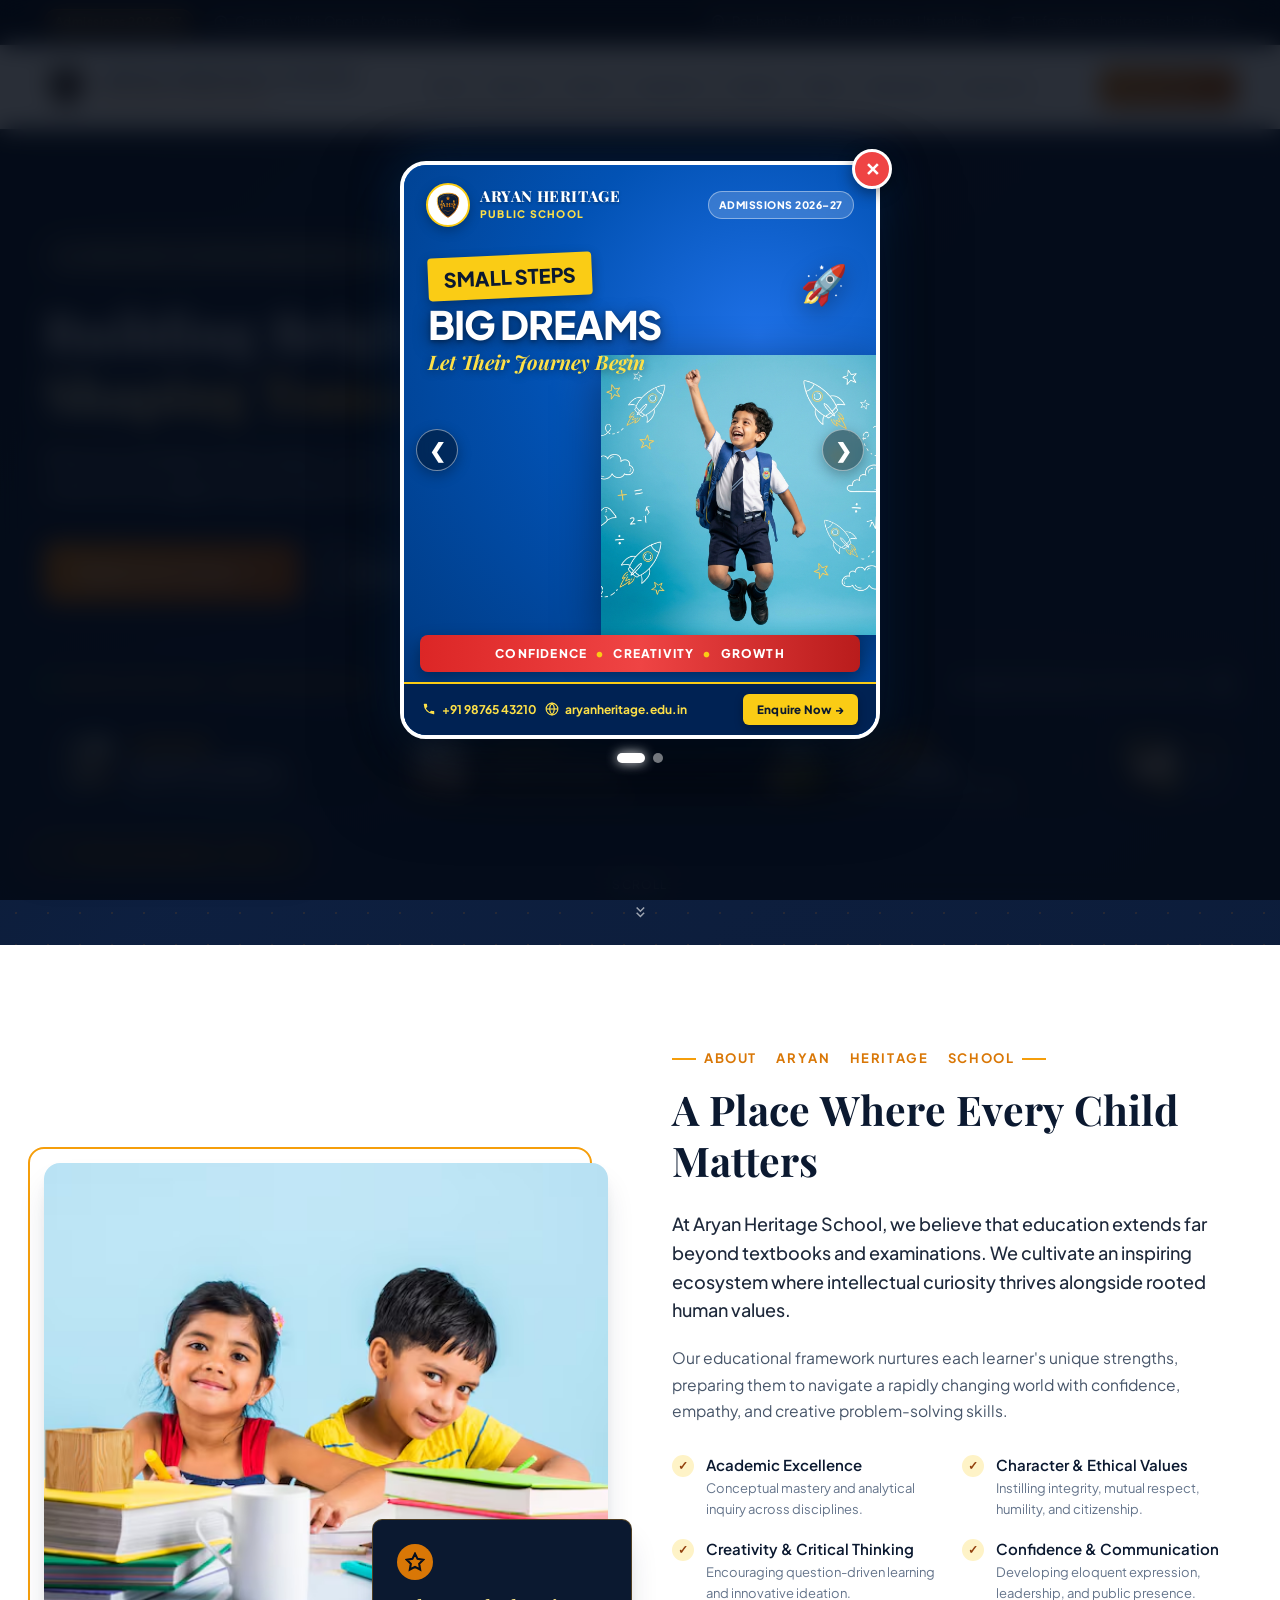
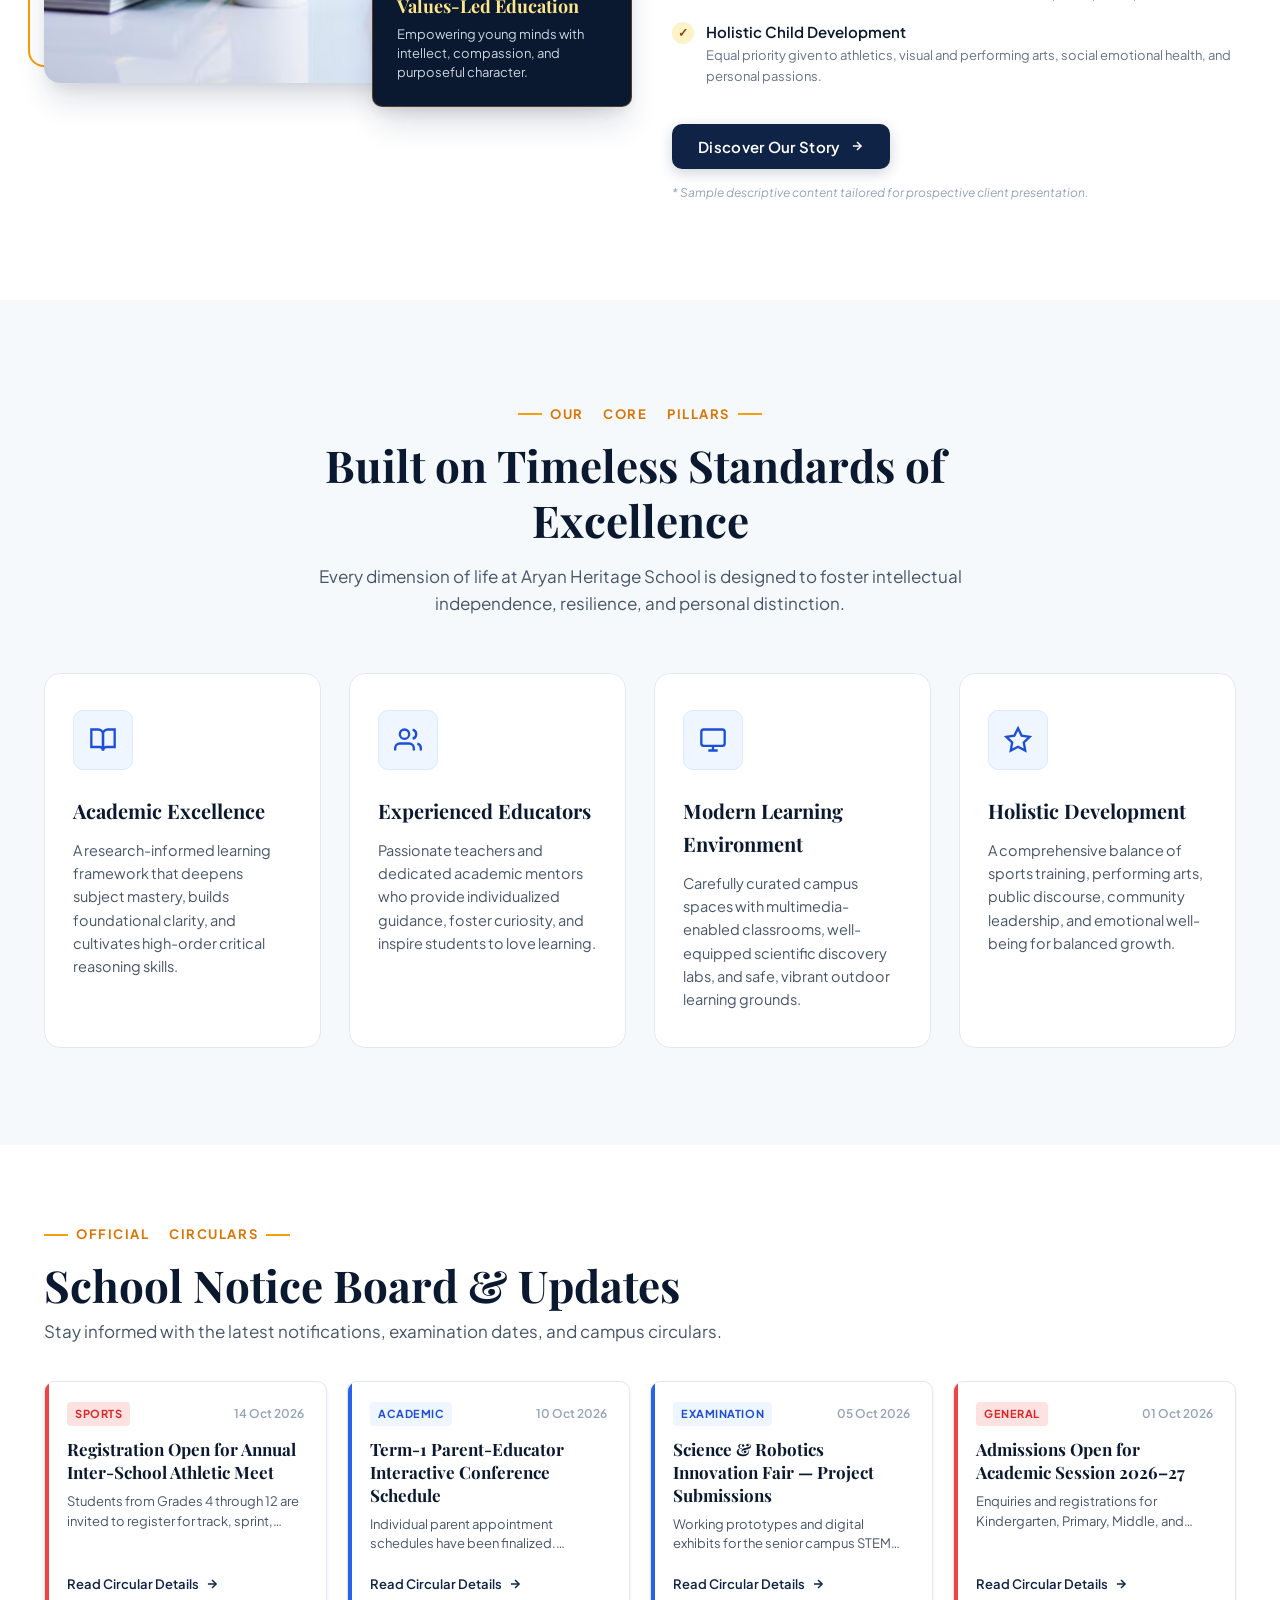
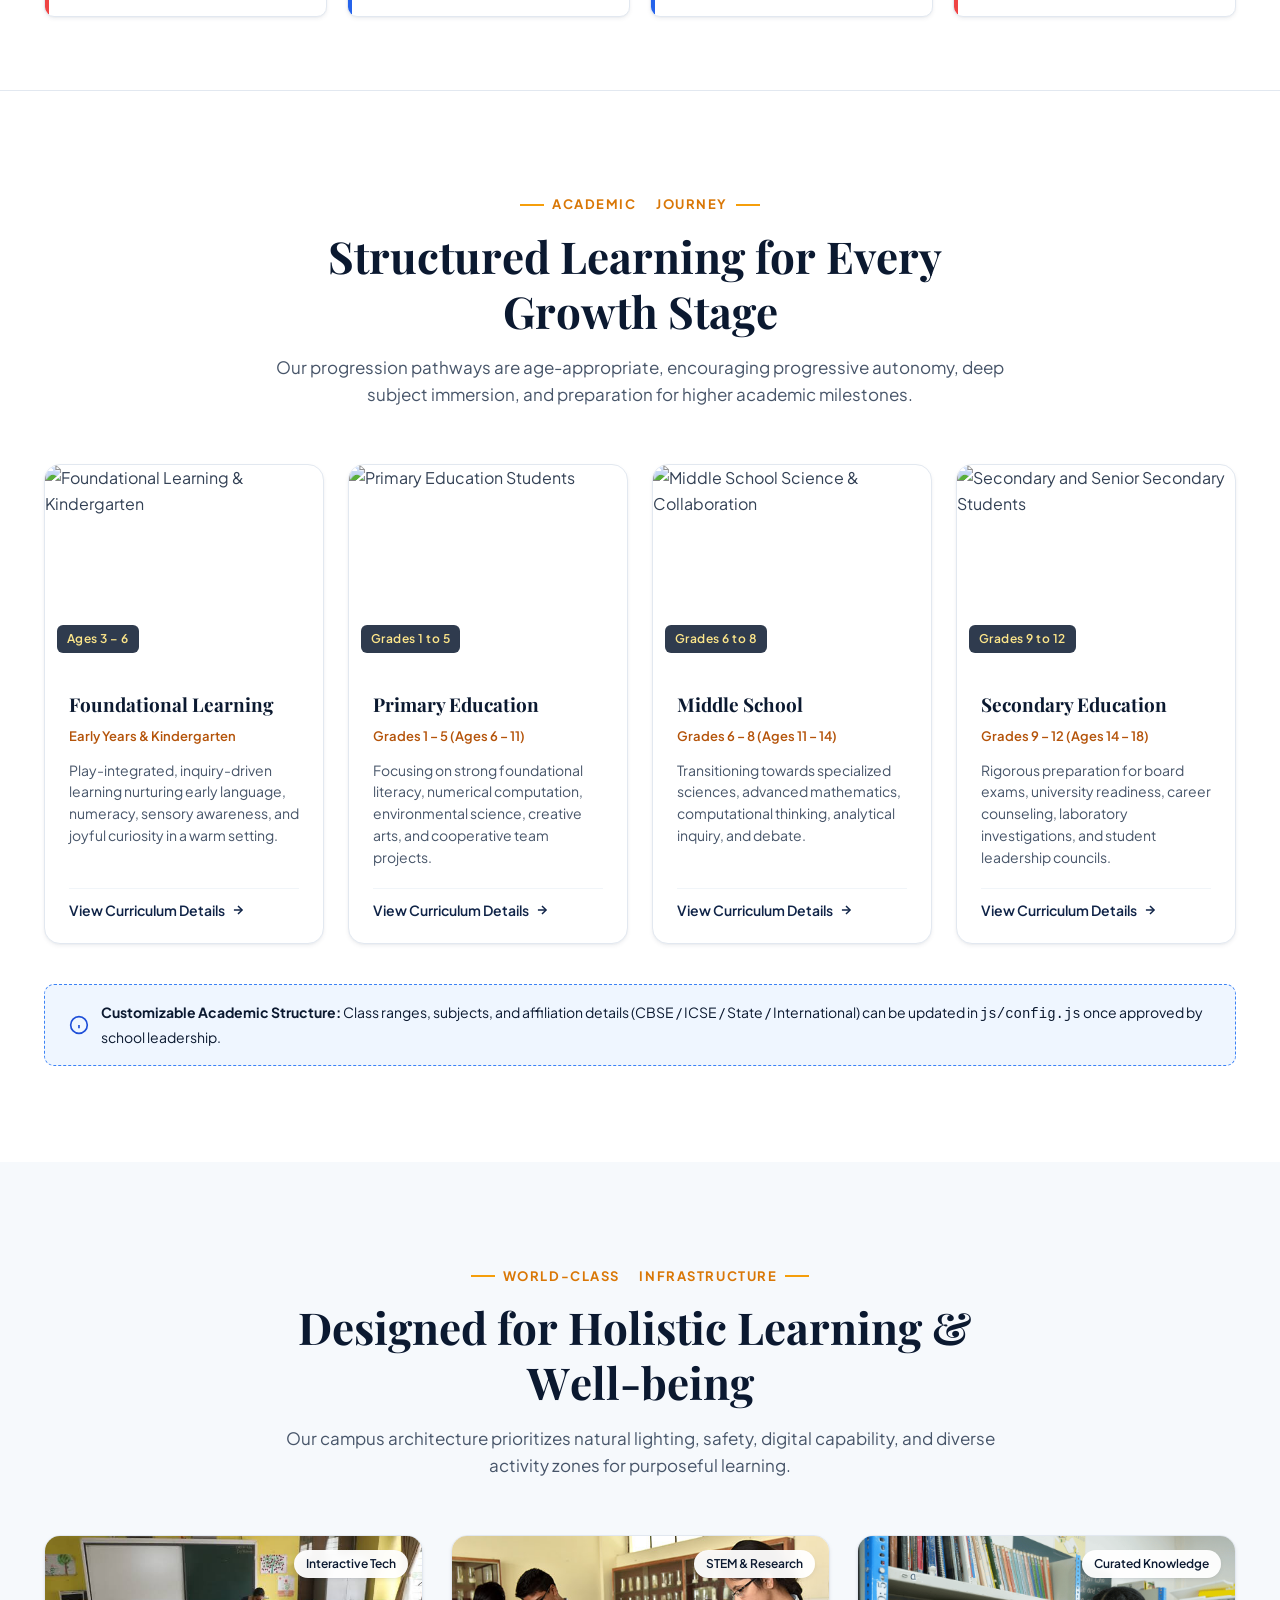
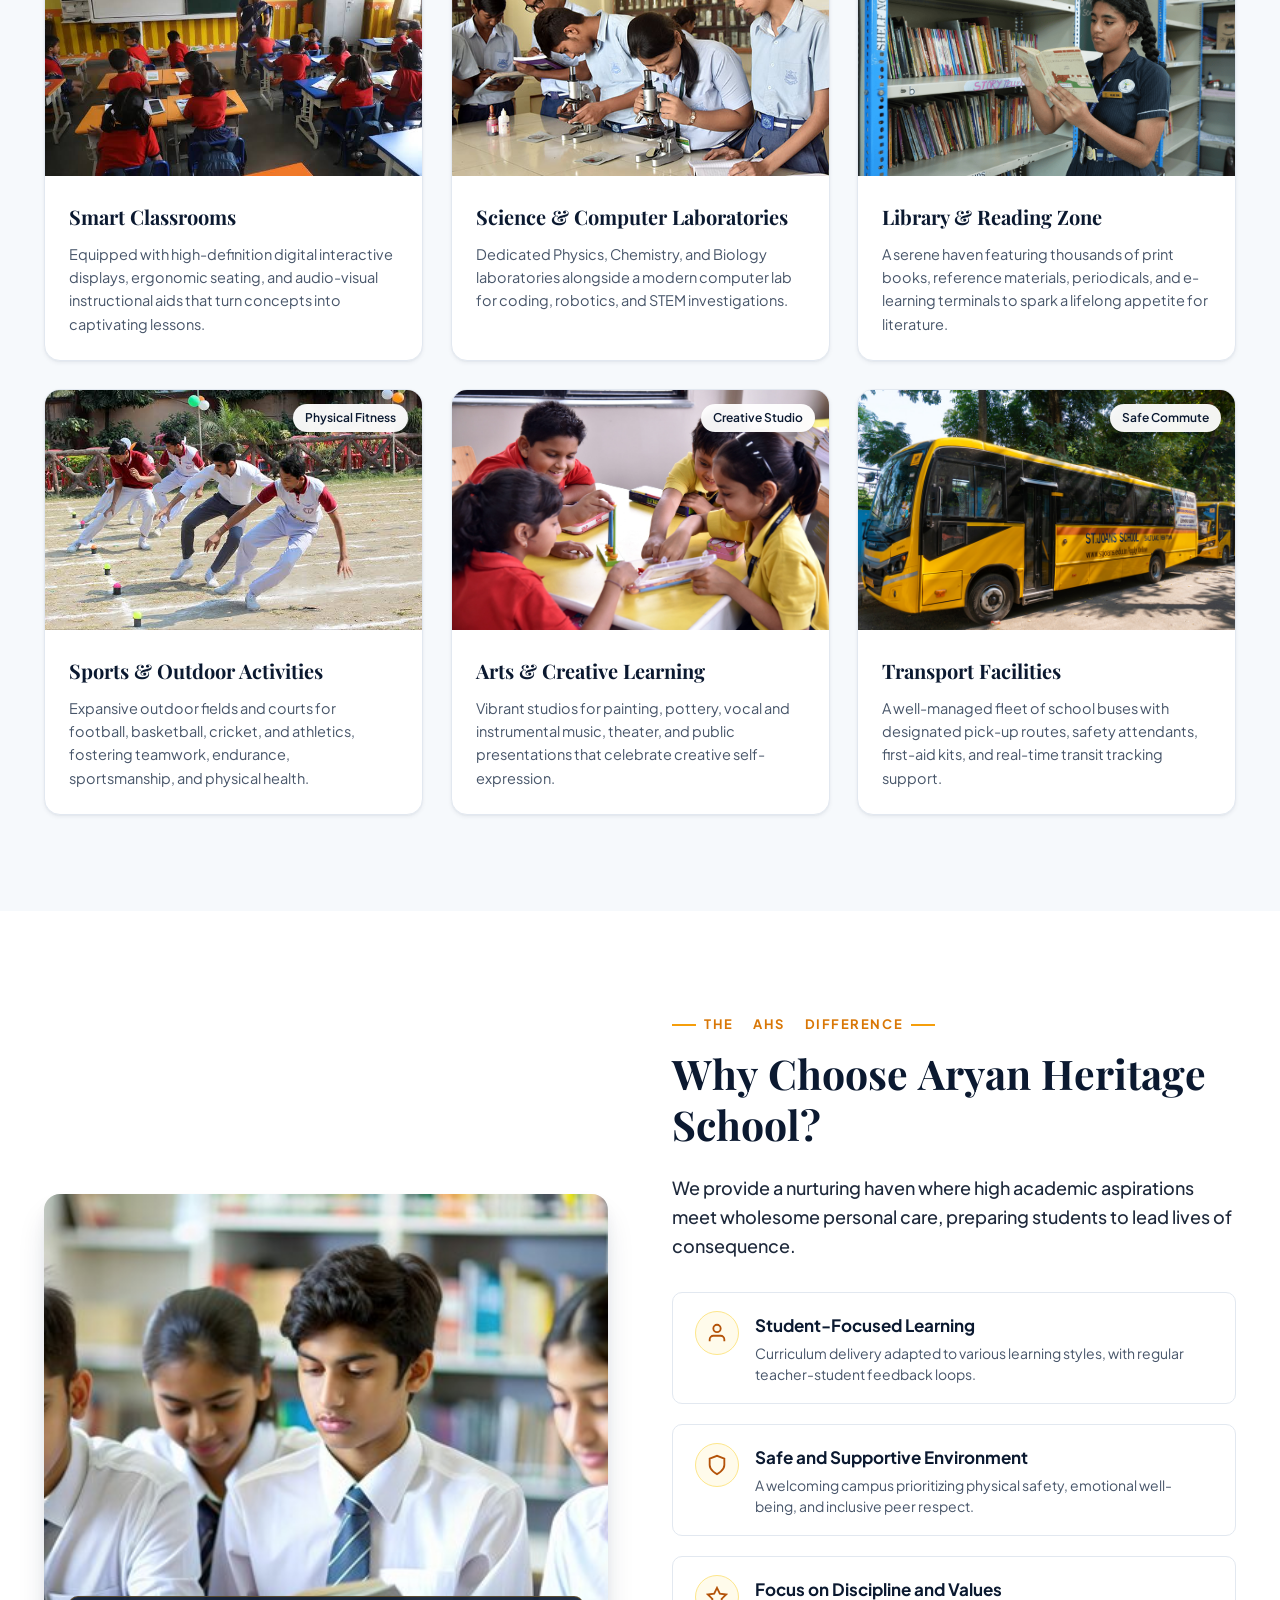
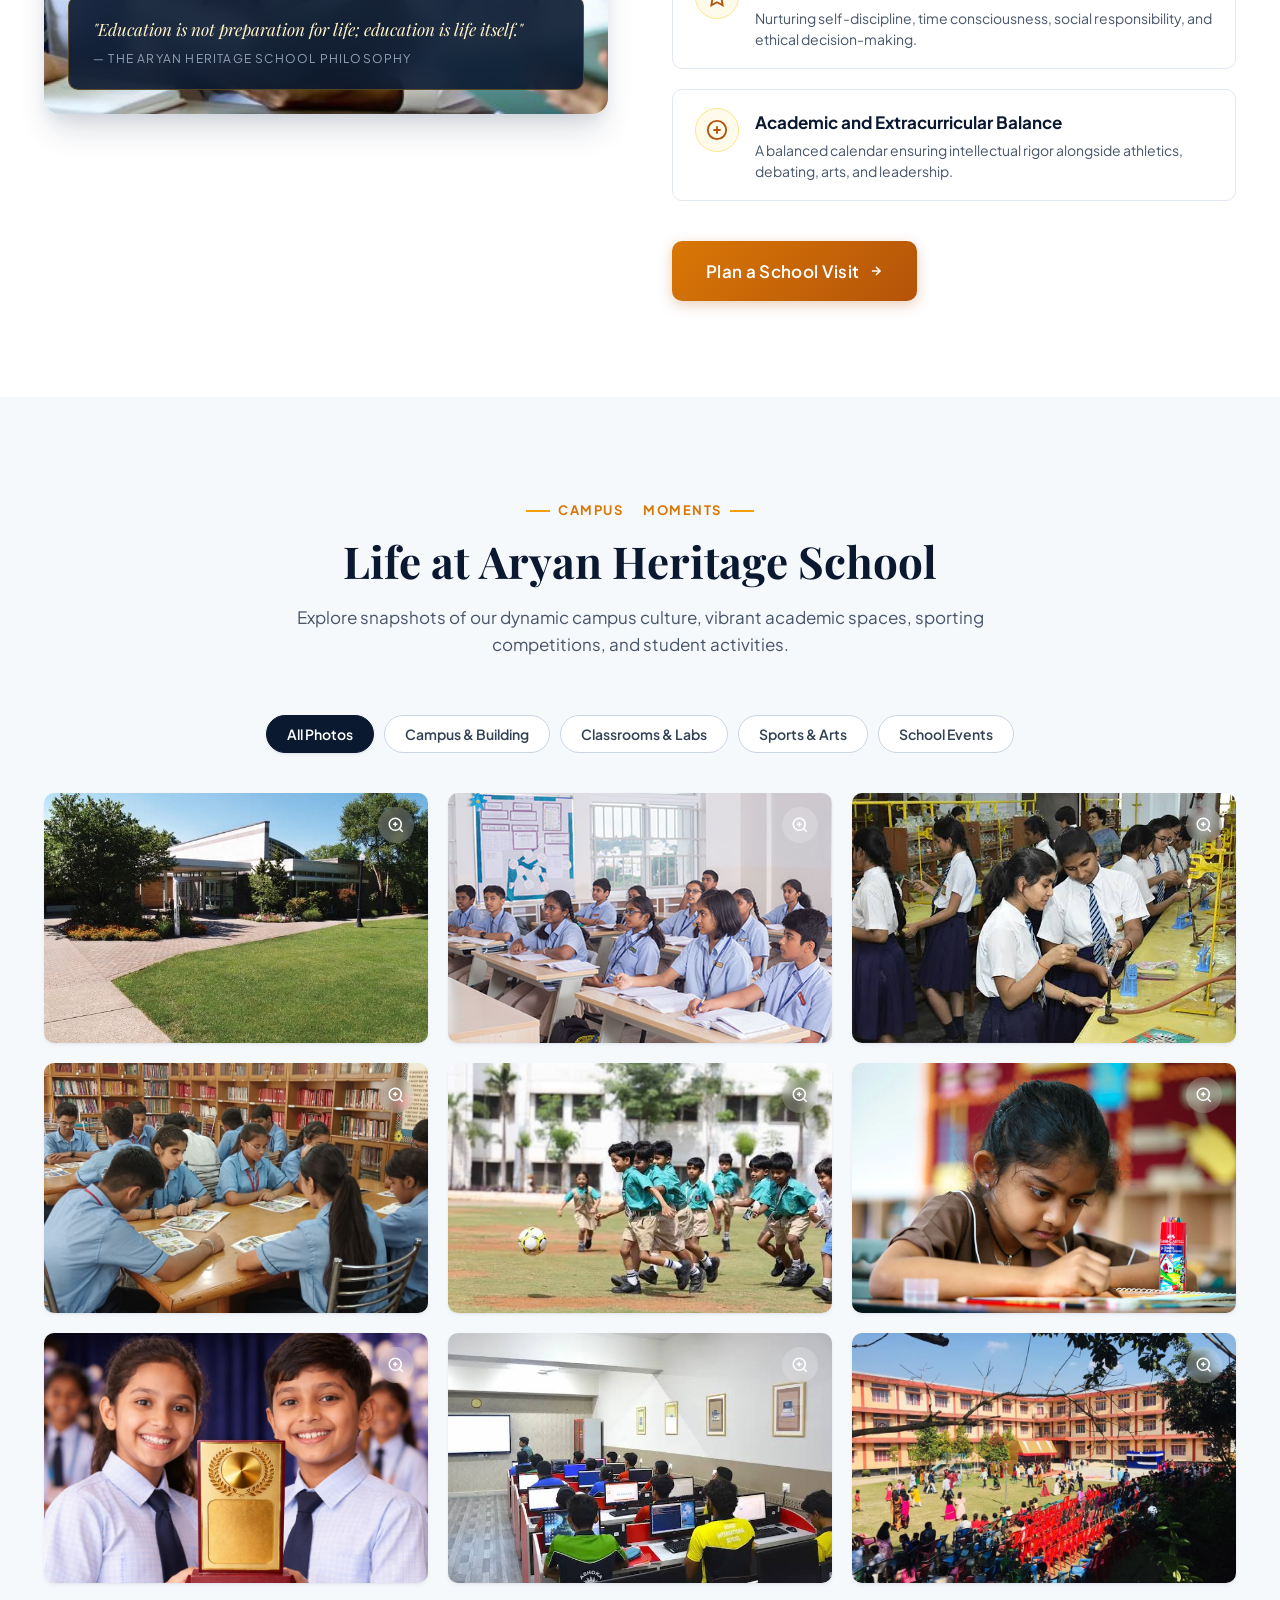
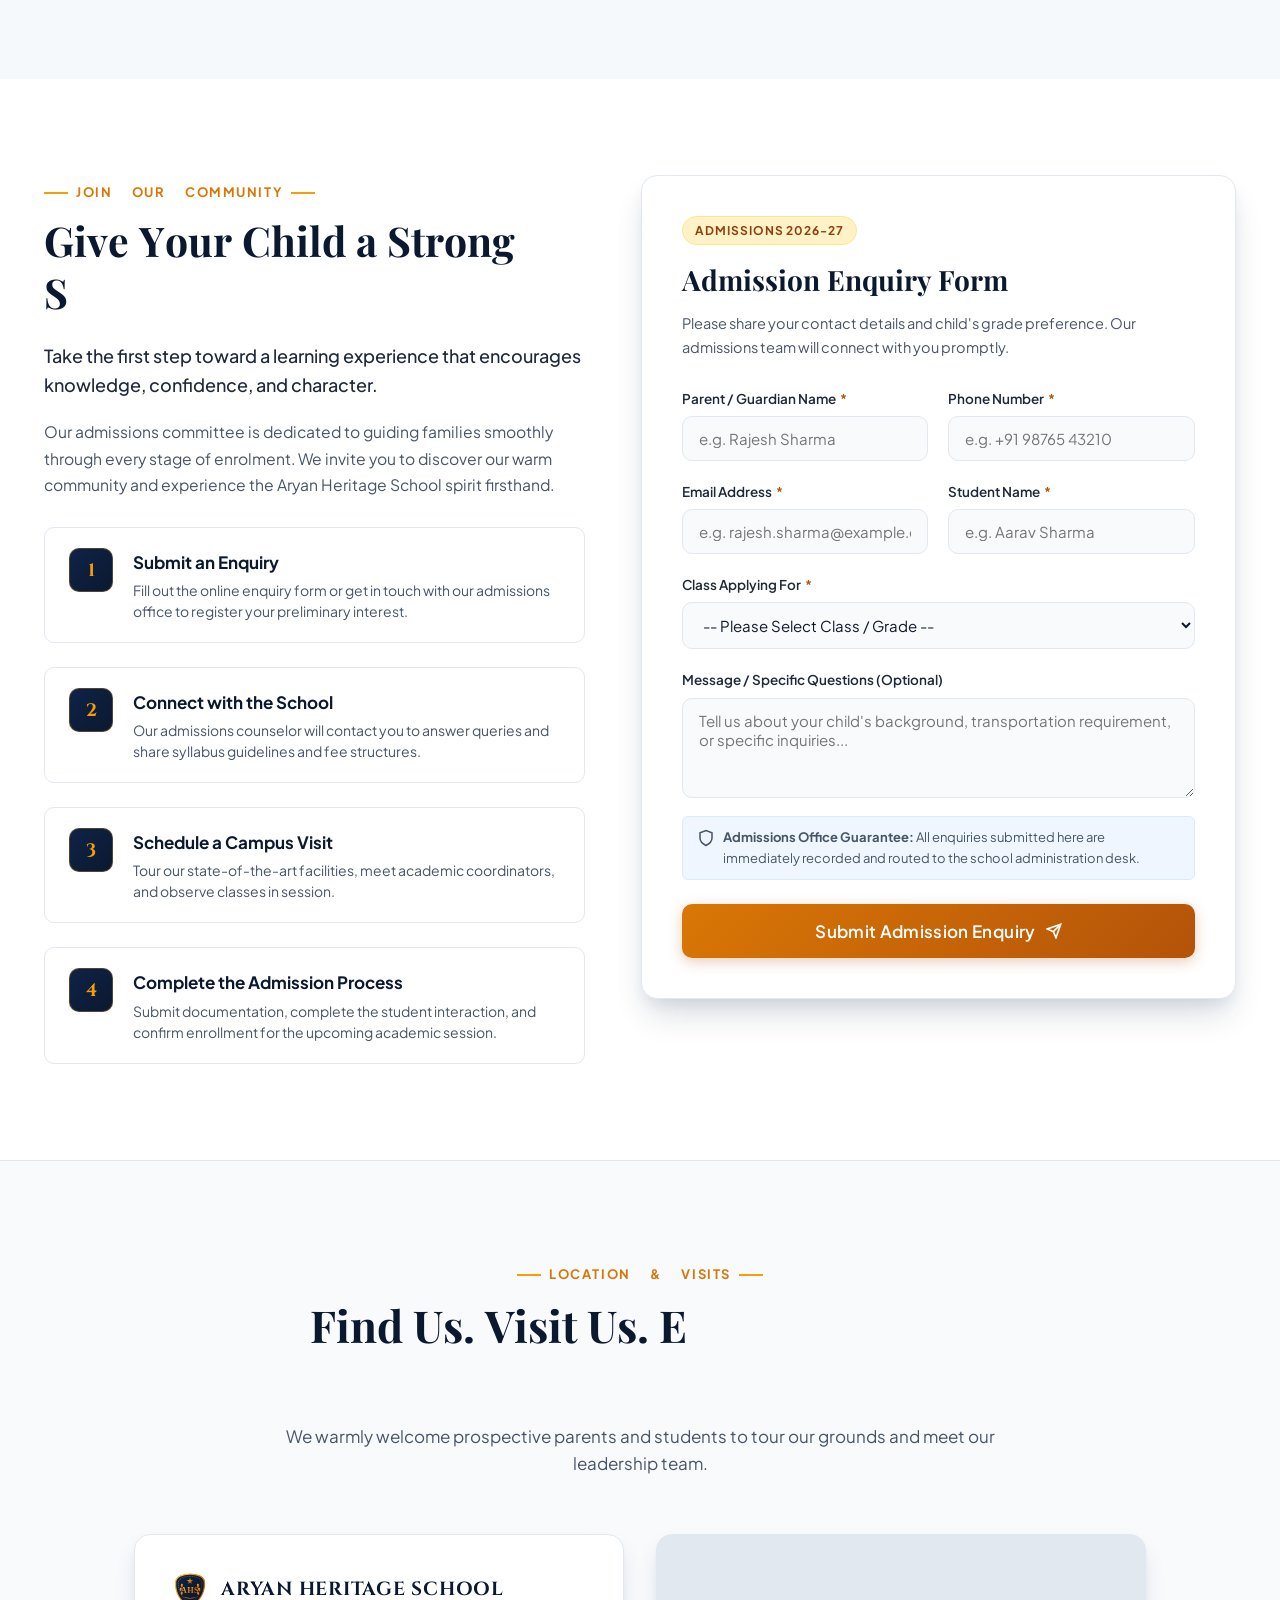
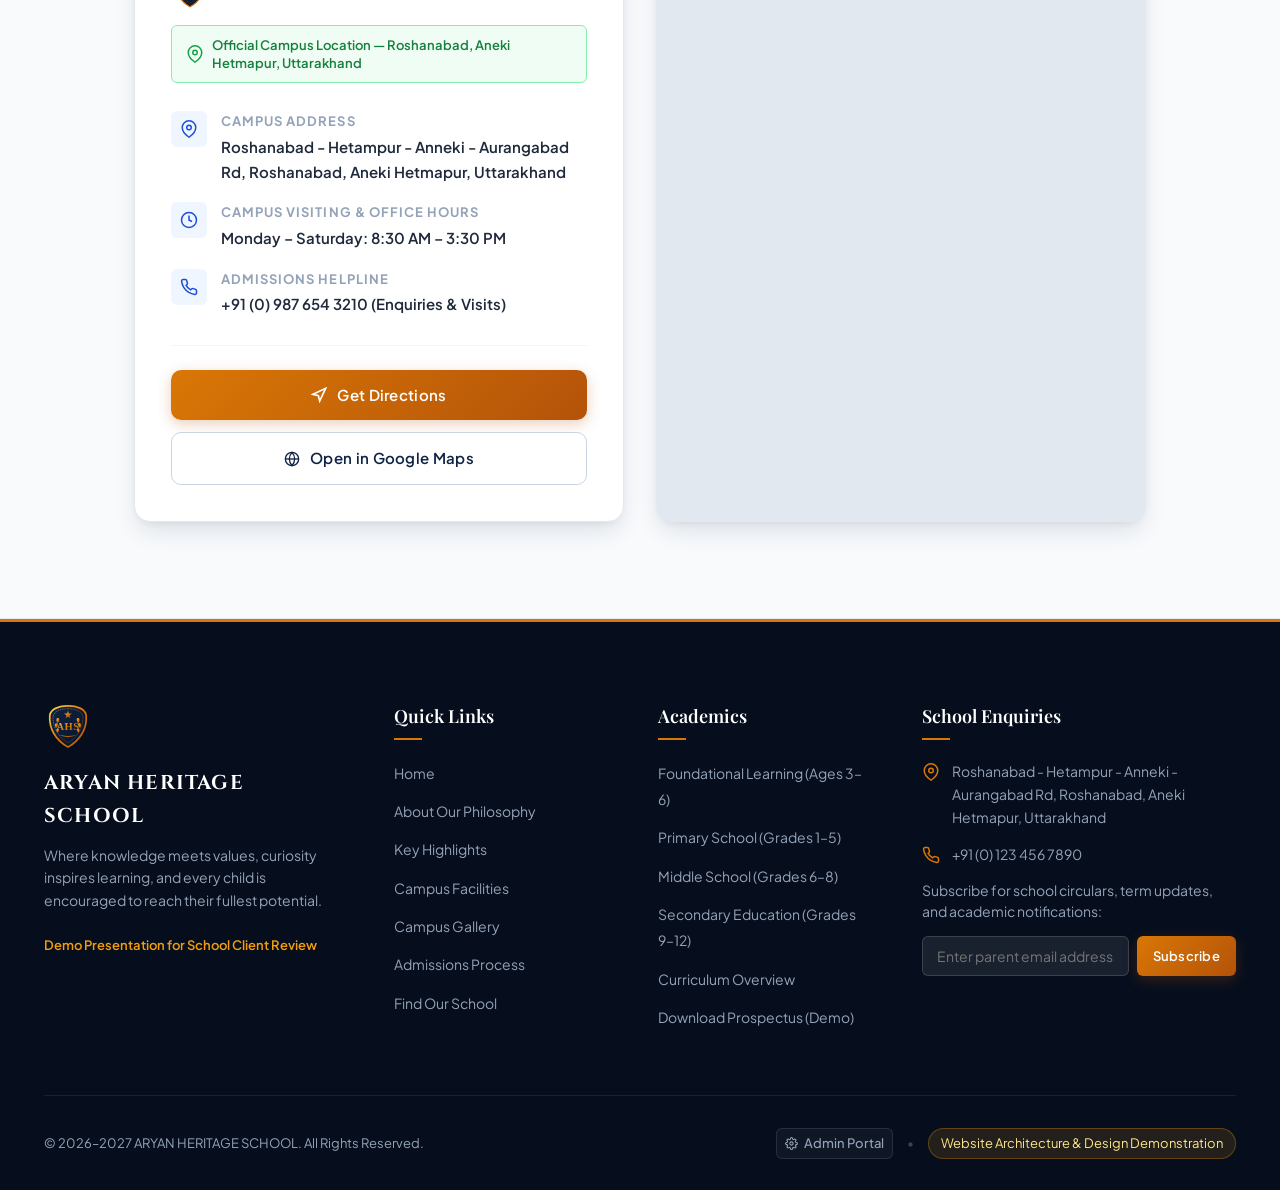
==== index.html @ 0de284b8 "fix" ====
<!DOCTYPE html>
<html lang="en">

<head>
  <meta charset="UTF-8">
  <meta name="viewport" content="width=device-width, initial-scale=1.0">
  <title>Aryan Heritage School | Building Bright Minds. Shaping Tomorrow.</title>
  <meta name="description"
    content="Aryan Heritage School is a premier educational institution committed to academic excellence, character building, modern learning environments, and holistic development.">
  <meta name="keywords"
    content="Aryan Heritage School, AHS, best school, holistic education, academic excellence, admissions, modern campus">

  <!-- Favicon -->
  <link rel="icon" type="image/svg+xml" href="assets/favicon.svg">

  <!-- Google Fonts: Playfair Display, Cinzel & Plus Jakarta Sans -->
  <link rel="preconnect" href="https://fonts.googleapis.com">
  <link rel="preconnect" href="https://fonts.gstatic.com" crossorigin>
  <link
    href="https://fonts.googleapis.com/css2?family=Cinzel:wght@600;700;800&family=Playfair+Display:ital,wght@0,500;0,600;0,700;0,800;1,400;1,600&family=Plus+Jakarta+Sans:wght@300;400;500;600;700&display=swap"
    rel="stylesheet">

  <!-- Stylesheet -->
  <link rel="stylesheet" href="css/style.css">
</head>

<body>

  <!-- Top Announcement Bar -->
  <aside class="top-bar" aria-label="Announcement Bar">
    <div class="container">
      <div class="top-bar-inner">
        <div class="top-bar-left">
          <span class="top-bar-badge">Admissions 2026-27</span>
          <span class="top-bar-item">
            <svg width="14" height="14" viewBox="0 0 24 24" fill="none" stroke="currentColor" stroke-width="2">
              <circle cx="12" cy="12" r="10"></circle>
              <polyline points="12 6 12 12 16 14"></polyline>
            </svg>
            Campus Visits Open by Appointment
          </span>
        </div>
        <div class="top-bar-right">
          <a href="#location" class="top-bar-item">
            <svg width="14" height="14" viewBox="0 0 24 24" fill="none" stroke="currentColor" stroke-width="2">
              <path d="M21 10c0 7-9 13-9 13s-9-6-9-13a9 9 0 0 1 18 0z"></path>
              <circle cx="12" cy="10" r="3"></circle>
            </svg>
            <span>Roshanabad, Aneki Hetmapur, Uttarakhand</span>
          </a>
          <a href="#contact" class="top-bar-item">
            <svg width="14" height="14" viewBox="0 0 24 24" fill="none" stroke="currentColor" stroke-width="2">
              <path d="M4 4h16c1.1 0 2 .9 2 2v12c0 1.1-.9 2-2 2H4c-1.1 0-2-.9-2-2V6c0-1.1.9-2 2-2z"></path>
              <polyline points="22,6 12,13 2,6"></polyline>
            </svg>
            <span>info@aryanheritageschool.demo</span>
          </a>
        </div>
      </div>
    </div>
  </aside>

  <!-- Sticky Navbar -->
  <header class="navbar-wrapper" id="mainHeader">
    <div class="container">
      <div class="navbar-inner">

        <!-- School Crest Logo -->
        <a href="#home" class="brand" aria-label="Aryan Heritage School Homepage">
          <img src="assets/favicon.svg" alt="AHS Crest Emblem" class="brand-crest" width="52" height="52">
          <div class="brand-info">
            <span class="brand-name">ARYAN HERITAGE SCHOOL</span>
            <span class="brand-tagline">Excellence in Education</span>
          </div>
        </a>

        <!-- Desktop Navigation Links -->
        <nav aria-label="Main Navigation">
          <ul class="nav-menu">
            <li><a href="#home" class="nav-link active">Home</a></li>
            <li><a href="#about" class="nav-link">About Us</a></li>
            <li><a href="#notices" class="nav-link">Notices</a></li>
            <li><a href="#academics" class="nav-link">Academics</a></li>
            <li><a href="#facilities" class="nav-link">Facilities</a></li>
            <li><a href="#gallery" class="nav-link">Gallery</a></li>
            <li><a href="#admissions" class="nav-link">Admissions</a></li>
            <li><a href="#location" class="nav-link">Contact Us</a></li>
          </ul>
        </nav>

        <!-- CTA Button -->
        <div class="nav-cta-wrapper">
          <a href="#admissions" class="btn btn-primary btn-sm">
            <span>Enquire Now</span>
            <svg width="14" height="14" viewBox="0 0 24 24" fill="none" stroke="currentColor" stroke-width="2.5">
              <line x1="5" y1="12" x2="19" y2="12"></line>
              <polyline points="12 5 19 12 12 19"></polyline>
            </svg>
          </a>
        </div>

        <!-- Mobile Hamburger Button -->
        <button class="mobile-toggle" id="mobileToggle" aria-label="Toggle navigation menu" aria-expanded="false">
          <span></span>
          <span></span>
          <span></span>
        </button>

      </div>
    </div>
  </header>

  <!-- Mobile Menu Drawer & Backdrop -->
  <div class="mobile-backdrop" id="mobileBackdrop"></div>
  <aside class="mobile-drawer" id="mobileDrawer" aria-label="Mobile Navigation Drawer">
    <!-- Drawer Header with School Branding & Close Cross Button -->
    <div class="mobile-drawer-header">
      <div class="mobile-drawer-brand">
        <img src="assets/favicon.svg" alt="AHS Crest" width="40" height="40" class="drawer-crest">
        <div>
          <div class="drawer-brand-name">ARYAN HERITAGE</div>
          <div class="drawer-brand-sub">SCHOOL</div>
        </div>
      </div>
      <button class="mobile-drawer-close" id="mobileDrawerClose" aria-label="Close navigation menu">
        <svg width="20" height="20" viewBox="0 0 24 24" fill="none" stroke="currentColor" stroke-width="2.5"
          stroke-linecap="round" stroke-linejoin="round">
          <line x1="18" y1="6" x2="6" y2="18"></line>
          <line x1="6" y1="6" x2="18" y2="18"></line>
        </svg>
      </button>
    </div>

    <!-- Quick Award Badge -->
    <div class="drawer-award-pill">
      <span class="drawer-award-icon">🏆</span>
      <span>Ranked #1 School in Holistic Excellence</span>
    </div>

    <!-- Scrollable Nav Links with Icons -->
    <div class="mobile-drawer-body">
      <ul class="mobile-nav-links">
        <li>
          <a href="#home" class="mobile-nav-link">
            <span class="mobile-nav-icon">
              <svg width="17" height="17" viewBox="0 0 24 24" fill="none" stroke="currentColor" stroke-width="2">
                <path d="M3 9l9-7 9 7v11a2 2 0 0 1-2 2H5a2 2 0 0 1-2-2z"></path>
                <polyline points="9 22 9 12 15 12 15 22"></polyline>
              </svg>
            </span>
            <span class="mobile-nav-text">Home</span>
            <span class="mobile-nav-chevron">›</span>
          </a>
        </li>
        <li>
          <a href="#about" class="mobile-nav-link">
            <span class="mobile-nav-icon">
              <svg width="17" height="17" viewBox="0 0 24 24" fill="none" stroke="currentColor" stroke-width="2">
                <circle cx="12" cy="12" r="10"></circle>
                <line x1="12" y1="16" x2="12" y2="12"></line>
                <line x1="12" y1="8" x2="12.01" y2="8"></line>
              </svg>
            </span>
            <span class="mobile-nav-text">About Us</span>
            <span class="mobile-nav-chevron">›</span>
          </a>
        </li>
        <li>
          <a href="#notices" class="mobile-nav-link">
            <span class="mobile-nav-icon">
              <svg width="17" height="17" viewBox="0 0 24 24" fill="none" stroke="currentColor" stroke-width="2">
                <path d="M18 8A6 6 0 0 0 6 8c0 7-3 9-3 9h18s-3-2-3-9"></path>
                <path d="M13.73 21a2 2 0 0 1-3.46 0"></path>
              </svg>
            </span>
            <span class="mobile-nav-text">Notice Board</span>
            <span class="drawer-badge-pill">New</span>
            <span class="mobile-nav-chevron">›</span>
          </a>
        </li>
        <li>
          <a href="#academics" class="mobile-nav-link">
            <span class="mobile-nav-icon">
              <svg width="17" height="17" viewBox="0 0 24 24" fill="none" stroke="currentColor" stroke-width="2">
                <path d="M22 10v6M2 10l10-5 10 5-10 5z"></path>
                <path d="M6 12v5c3 3 9 3 12 0v-5"></path>
              </svg>
            </span>
            <span class="mobile-nav-text">Academics</span>
            <span class="mobile-nav-chevron">›</span>
          </a>
        </li>
        <li>
          <a href="#facilities" class="mobile-nav-link">
            <span class="mobile-nav-icon">
              <svg width="17" height="17" viewBox="0 0 24 24" fill="none" stroke="currentColor" stroke-width="2">
                <rect x="3" y="3" width="18" height="18" rx="2" ry="2"></rect>
                <line x1="3" y1="9" x2="21" y2="9"></line>
                <line x1="9" y1="21" x2="9" y2="9"></line>
              </svg>
            </span>
            <span class="mobile-nav-text">Facilities</span>
            <span class="mobile-nav-chevron">›</span>
          </a>
        </li>
        <li>
          <a href="#gallery" class="mobile-nav-link">
            <span class="mobile-nav-icon">
              <svg width="17" height="17" viewBox="0 0 24 24" fill="none" stroke="currentColor" stroke-width="2">
                <rect x="3" y="3" width="18" height="18" rx="2" ry="2"></rect>
                <circle cx="8.5" cy="8.5" r="1.5"></circle>
                <polyline points="21 15 16 10 5 21"></polyline>
              </svg>
            </span>
            <span class="mobile-nav-text">Campus Gallery</span>
            <span class="mobile-nav-chevron">›</span>
          </a>
        </li>
        <li>
          <a href="#admissions" class="mobile-nav-link">
            <span class="mobile-nav-icon">
              <svg width="17" height="17" viewBox="0 0 24 24" fill="none" stroke="currentColor" stroke-width="2">
                <path d="M14 2H6a2 2 0 0 0-2 2v16a2 2 0 0 0 2 2h12a2 2 0 0 0 2-2V8z"></path>
                <polyline points="14 2 14 8 20 8"></polyline>
                <line x1="16" y1="13" x2="8" y2="13"></line>
                <line x1="16" y1="17" x2="8" y2="17"></line>
              </svg>
            </span>
            <span class="mobile-nav-text">Admissions</span>
            <span class="mobile-nav-chevron">›</span>
          </a>
        </li>
        <li>
          <a href="#location" class="mobile-nav-link">
            <span class="mobile-nav-icon">
              <svg width="17" height="17" viewBox="0 0 24 24" fill="none" stroke="currentColor" stroke-width="2">
                <path d="M21 10c0 7-9 13-9 13s-9-6-9-13a9 9 0 0 1 18 0z"></path>
                <circle cx="12" cy="10" r="3"></circle>
              </svg>
            </span>
            <span class="mobile-nav-text">Find Our School</span>
            <span class="mobile-nav-chevron">›</span>
          </a>
        </li>
      </ul>
    </div>

    <!-- Drawer Footer with CTAs & Quick Info -->
    <div class="mobile-drawer-footer">
      <a href="#admissions" class="btn btn-primary drawer-enquire-btn">
        <span>Enquire Now</span>
        <svg width="14" height="14" viewBox="0 0 24 24" fill="none" stroke="currentColor" stroke-width="2.5">
          <polyline points="9 18 15 12 9 6"></polyline>
        </svg>
      </a>

      <div class="drawer-contact-quick">
        <a href="tel:+911234567890" class="drawer-phone-link" title="Call School Office">
          <svg width="13" height="13" viewBox="0 0 24 24" fill="none" stroke="currentColor" stroke-width="2">
            <path
              d="M22 16.92v3a2 2 0 0 1-2.18 2 19.79 19.79 0 0 1-8.63-3.07 19.5 19.5 0 0 1-6-6 19.79 19.79 0 0 1-3.07-8.67A2 2 0 0 1 4.11 2h3a2 2 0 0 1 2 1.72 12.84 12.84 0 0 0 .7 2.81 2 2 0 0 1-.45 2.11L8.09 9.91a16 16 0 0 0 6 6l1.27-1.27a2 2 0 0 1 2.11-.45 12.84 12.84 0 0 0 2.81.7A2 2 0 0 1 22 16.92z">
            </path>
          </svg>
          <span>+91 123 456 7890</span>
        </a>
        <a href="admin.html" class="drawer-admin-link">
          <span>Admin Portal</span>
        </a>
      </div>
      <div class="drawer-preview-note">Demo Presentation for School Client Review</div>
    </div>
  </aside>

  <!-- =========================================================================
       HERO SECTION
       ========================================================================= -->
  <section class="hero-section" id="home">
    <!-- Campus Photography Background -->
    <img src="https://images.unsplash.com/photo-1562774053-701939374585?auto=format&fit=crop&w=2000&q=80"
      alt="Aryan Heritage School Modern Campus and Grounds" class="hero-bg" loading="eager">
    <div class="hero-overlay"></div>
    <div class="hero-pattern"></div>

    <div class="container hero-container-inner">
      <div class="hero-grid">

        <!-- Left Column: Hero Text & Action Buttons -->
        <div class="hero-content">

          <!-- Small Heading Eyebrow -->
          <div class="hero-eyebrow-badge">
            <svg width="14" height="14" viewBox="0 0 24 24" fill="currentColor">
              <polygon
                points="12 2 15.09 8.26 22 9.27 17 14.14 18.18 21.02 12 17.77 5.82 21.02 7 14.14 2 9.27 8.91 8.26 12 2">
              </polygon>
            </svg>
            <span>WELCOME TO ARYAN HERITAGE SCHOOL</span>
          </div>

          <!-- Main Heading -->
          <h1 class="hero-title">
            Building Bright Minds.<br>
            <span>Shaping Tomorrow.</span>
          </h1>

          <!-- Supporting Text -->
          <p class="hero-lead">
            Where knowledge meets values, curiosity inspires learning, and every child is encouraged to reach their
            fullest potential.
          </p>

          <!-- CTA Dual Buttons -->
          <div class="hero-actions">
            <a href="#about" class="btn btn-primary btn-lg">
              <span>Explore Our School</span>
              <svg width="16" height="16" viewBox="0 0 24 24" fill="none" stroke="currentColor" stroke-width="2.5">
                <path d="M7 17l9.2-9.2M17 17V8H8"></path>
              </svg>
            </a>
            <a href="#admissions" class="btn btn-outline-white btn-lg">
              <span>Enquire About Admissions</span>
            </a>
          </div>

        </div>

      </div>

      <!-- 4 Divs Continuous Running Marquee Showcase at Hero Bottom -->
      <div class="hero-pillars-rotator-container" id="heroPillarsRotator"
        aria-label="Campus Core Pillars Running Showcase">

        <!-- Live Status & Controls Header -->
        <div class="hero-pillars-header">
          <div class="hero-pillars-live-badge">
            <span class="live-pulse-dot"></span>
            <span class="live-badge-text">CAMPUS SPOTLIGHT • CORE FOUNDATIONS</span>
          </div>
          <div class="hero-pillars-nav">
            <span class="hero-pillars-cycle-text" id="pillarsCycleIndicator">Running Continuously • Hover to
              Pause</span>
            <button class="hero-pillars-pause-btn" id="pillarsPauseBtn" aria-label="Pause / Play Marquee"
              title="Pause Marquee">
              <svg width="12" height="12" viewBox="0 0 24 24" fill="currentColor" id="pillarsPauseIcon">
                <rect x="6" y="4" width="4" height="16"></rect>
                <rect x="14" y="4" width="4" height="16"></rect>
              </svg>
            </button>
          </div>
        </div>

        <!-- Marquee Viewport with Edge Fade Masks -->
        <div class="hero-pillars-marquee-viewport" id="heroPillarsViewport">
          <div class="hero-pillars-marquee-track" id="heroPillarsTrack">

            <!-- Group 1: 7 Cards with Images -->
            <div class="hero-marquee-group">
              <!-- Card 1 -->
              <div class="hero-pillar-item" data-target="#academics" role="button" tabindex="0"
                title="Click to view Academics">
                <div class="hero-pillar-media">
                  <img src="assets/library.png" alt="Academic Excellence" class="hero-pillar-img" loading="lazy">
                </div>
                <div class="hero-pillar-text">
                  <span class="pillar-tag">✦ Intellect</span>
                  <h4>Academic Excellence</h4>
                  <p>Rigorous conceptual growth</p>
                </div>
                <div class="hero-pillar-arrow">
                  <svg width="14" height="14" viewBox="0 0 24 24" fill="none" stroke="currentColor" stroke-width="2.5">
                    <path d="M5 12h14M12 5l7 7-7 7"></path>
                  </svg>
                </div>
              </div>

              <!-- Card 2 -->
              <div class="hero-pillar-item" data-target="#about" role="button" tabindex="0"
                title="Click to view Values & Heritage">
                <div class="hero-pillar-media">
                  <img src="assets/school-classrooms.jpg" alt="Character and Ethics" class="hero-pillar-img"
                    loading="lazy">
                </div>
                <div class="hero-pillar-text">
                  <span class="pillar-tag">✦ Integrity</span>
                  <h4>Character & Ethics</h4>
                  <p>Lifelong moral grounding</p>
                </div>
                <div class="hero-pillar-arrow">
                  <svg width="14" height="14" viewBox="0 0 24 24" fill="none" stroke="currentColor" stroke-width="2.5">
                    <path d="M5 12h14M12 5l7 7-7 7"></path>
                  </svg>
                </div>
              </div>

              <!-- Card 3 -->
              <div class="hero-pillar-item" data-target="#facilities" role="button" tabindex="0"
                title="Click to view Modern Campus">
                <div class="hero-pillar-media">
                  <img src="assets/school-grounds.jpg" alt="Modern Campus and STEM Labs" class="hero-pillar-img"
                    loading="lazy">
                </div>
                <div class="hero-pillar-text">
                  <span class="pillar-tag">✦ Innovation</span>
                  <h4>Modern Campus</h4>
                  <p>Equipped STEM & smart spaces</p>
                </div>
                <div class="hero-pillar-arrow">
                  <svg width="14" height="14" viewBox="0 0 24 24" fill="none" stroke="currentColor" stroke-width="2.5">
                    <path d="M5 12h14M12 5l7 7-7 7"></path>
                  </svg>
                </div>
              </div>

              <!-- Card 4 -->
              <div class="hero-pillar-item" data-target="#highlights" role="button" tabindex="0"
                title="Click to view Student Life">
                <div class="hero-pillar-media">
                  <img src="assets/school-labs.jpg" alt="Holistic Well-being" class="hero-pillar-img" loading="lazy">
                </div>
                <div class="hero-pillar-text">
                  <span class="pillar-tag">✦ Flourish</span>
                  <h4>Holistic Well-being</h4>
                  <p>Nurturing every individuality</p>
                </div>
                <div class="hero-pillar-arrow">
                  <svg width="14" height="14" viewBox="0 0 24 24" fill="none" stroke="currentColor" stroke-width="2.5">
                    <path d="M5 12h14M12 5l7 7-7 7"></path>
                  </svg>
                </div>
              </div>

              <!-- Card 5 (Added) -->
              <div class="hero-pillar-item" data-target="#facilities" role="button" tabindex="0"
                title="Click to view Sports Facilities">
                <div class="hero-pillar-media">
                  <img
                    src="https://images.unsplash.com/photo-1574629810360-7efbbe195018?auto=format&fit=crop&w=300&q=80"
                    alt="Sports and Athletics" class="hero-pillar-img" loading="lazy">
                </div>
                <div class="hero-pillar-text">
                  <span class="pillar-tag">✦ Champions</span>
                  <h4>Sports & Athletics</h4>
                  <p>Turfs, stamina & team spirit</p>
                </div>
                <div class="hero-pillar-arrow">
                  <svg width="14" height="14" viewBox="0 0 24 24" fill="none" stroke="currentColor" stroke-width="2.5">
                    <path d="M5 12h14M12 5l7 7-7 7"></path>
                  </svg>
                </div>
              </div>

              <!-- Card 6 (Added) -->
              <div class="hero-pillar-item" data-target="#gallery" role="button" tabindex="0"
                title="Click to view Arts and Gallery">
                <div class="hero-pillar-media">
                  <img src="assets/school-craft.webp" alt="Creative Arts Studio" class="hero-pillar-img" loading="lazy">
                </div>
                <div class="hero-pillar-text">
                  <span class="pillar-tag">✦ Creativity</span>
                  <h4>Creative Arts</h4>
                  <p>Visual arts, music & theatre</p>
                </div>
                <div class="hero-pillar-arrow">
                  <svg width="14" height="14" viewBox="0 0 24 24" fill="none" stroke="currentColor" stroke-width="2.5">
                    <path d="M5 12h14M12 5l7 7-7 7"></path>
                  </svg>
                </div>
              </div>

              <!-- Card 7 (Added) -->
              <div class="hero-pillar-item" data-target="#about" role="button" tabindex="0"
                title="Click to view Student Leadership">
                <div class="hero-pillar-media">
                  <img
                    src="https://images.unsplash.com/photo-1523240795612-9a054b0db644?auto=format&fit=crop&w=300&q=80"
                    alt="Global Leadership" class="hero-pillar-img" loading="lazy">
                </div>
                <div class="hero-pillar-text">
                  <span class="pillar-tag">✦ Leadership</span>
                  <h4>Global Leadership</h4>
                  <p>Public speaking, MUNs & vision</p>
                </div>
                <div class="hero-pillar-arrow">
                  <svg width="14" height="14" viewBox="0 0 24 24" fill="none" stroke="currentColor" stroke-width="2.5">
                    <path d="M5 12h14M12 5l7 7-7 7"></path>
                  </svg>
                </div>
              </div>
            </div>

            <!-- Group 2: Duplicate for seamless infinite loop -->
            <div class="hero-marquee-group" aria-hidden="true">
              <!-- Card 1 -->
              <div class="hero-pillar-item" data-target="#academics" role="button" tabindex="-1">
                <div class="hero-pillar-media">
                  <img
                    src="https://images.unsplash.com/photo-1509062522246-3755977927d7?auto=format&fit=crop&w=300&q=80"
                    alt="Academic Excellence" class="hero-pillar-img" loading="lazy">
                </div>
                <div class="hero-pillar-text">
                  <span class="pillar-tag">✦ Intellect</span>
                  <h4>Academic Excellence</h4>
                  <p>Rigorous conceptual growth</p>
                </div>
                <div class="hero-pillar-arrow">
                  <svg width="14" height="14" viewBox="0 0 24 24" fill="none" stroke="currentColor" stroke-width="2.5">
                    <path d="M5 12h14M12 5l7 7-7 7"></path>
                  </svg>
                </div>
              </div>

              <!-- Card 2 -->
              <div class="hero-pillar-item" data-target="#about" role="button" tabindex="-1">
                <div class="hero-pillar-media">
                  <img
                    src="https://images.unsplash.com/photo-1577896851231-70ef18881754?auto=format&fit=crop&w=300&q=80"
                    alt="Character and Ethics" class="hero-pillar-img" loading="lazy">
                </div>
                <div class="hero-pillar-text">
                  <span class="pillar-tag">✦ Integrity</span>
                  <h4>Character & Ethics</h4>
                  <p>Lifelong moral grounding</p>
                </div>
                <div class="hero-pillar-arrow">
                  <svg width="14" height="14" viewBox="0 0 24 24" fill="none" stroke="currentColor" stroke-width="2.5">
                    <path d="M5 12h14M12 5l7 7-7 7"></path>
                  </svg>
                </div>
              </div>

              <!-- Card 3 -->
              <div class="hero-pillar-item" data-target="#facilities" role="button" tabindex="-1">
                <div class="hero-pillar-media">
                  <img
                    src="https://images.unsplash.com/photo-1580582932707-520aed937b7b?auto=format&fit=crop&w=300&q=80"
                    alt="Modern Campus and STEM Labs" class="hero-pillar-img" loading="lazy">
                </div>
                <div class="hero-pillar-text">
                  <span class="pillar-tag">✦ Innovation</span>
                  <h4>Modern Campus</h4>
                  <p>Equipped STEM & smart spaces</p>
                </div>
                <div class="hero-pillar-arrow">
                  <svg width="14" height="14" viewBox="0 0 24 24" fill="none" stroke="currentColor" stroke-width="2.5">
                    <path d="M5 12h14M12 5l7 7-7 7"></path>
                  </svg>
                </div>
              </div>

              <!-- Card 4 -->
              <div class="hero-pillar-item" data-target="#highlights" role="button" tabindex="-1">
                <div class="hero-pillar-media">
                  <img src="https://images.unsplash.com/photo-1544717305-2782549b5136?auto=format&fit=crop&w=300&q=80"
                    alt="Holistic Well-being" class="hero-pillar-img" loading="lazy">
                </div>
                <div class="hero-pillar-text">
                  <span class="pillar-tag">✦ Flourish</span>
                  <h4>Holistic Well-being</h4>
                  <p>Nurturing every individuality</p>
                </div>
                <div class="hero-pillar-arrow">
                  <svg width="14" height="14" viewBox="0 0 24 24" fill="none" stroke="currentColor" stroke-width="2.5">
                    <path d="M5 12h14M12 5l7 7-7 7"></path>
                  </svg>
                </div>
              </div>

              <!-- Card 5 (Added) -->
              <div class="hero-pillar-item" data-target="#facilities" role="button" tabindex="-1">
                <div class="hero-pillar-media">
                  <img
                    src="https://images.unsplash.com/photo-1574629810360-7efbbe195018?auto=format&fit=crop&w=300&q=80"
                    alt="Sports and Athletics" class="hero-pillar-img" loading="lazy">
                </div>
                <div class="hero-pillar-text">
                  <span class="pillar-tag">✦ Champions</span>
                  <h4>Sports & Athletics</h4>
                  <p>Turfs, stamina & team spirit</p>
                </div>
                <div class="hero-pillar-arrow">
                  <svg width="14" height="14" viewBox="0 0 24 24" fill="none" stroke="currentColor" stroke-width="2.5">
                    <path d="M5 12h14M12 5l7 7-7 7"></path>
                  </svg>
                </div>
              </div>

              <!-- Card 6 (Added) -->
              <div class="hero-pillar-item" data-target="#gallery" role="button" tabindex="-1">
                <div class="hero-pillar-media">
                  <img
                    src="https://images.unsplash.com/photo-1513364776144-60967b0f800f?auto=format&fit=crop&w=300&q=80"
                    alt="Creative Arts Studio" class="hero-pillar-img" loading="lazy">
                </div>
                <div class="hero-pillar-text">
                  <span class="pillar-tag">✦ Creativity</span>
                  <h4>Creative Arts</h4>
                  <p>Visual arts, music & theatre</p>
                </div>
                <div class="hero-pillar-arrow">
                  <svg width="14" height="14" viewBox="0 0 24 24" fill="none" stroke="currentColor" stroke-width="2.5">
                    <path d="M5 12h14M12 5l7 7-7 7"></path>
                  </svg>
                </div>
              </div>

              <!-- Card 7 (Added) -->
              <div class="hero-pillar-item" data-target="#about" role="button" tabindex="-1">
                <div class="hero-pillar-media">
                  <img
                    src="https://images.unsplash.com/photo-1523240795612-9a054b0db644?auto=format&fit=crop&w=300&q=80"
                    alt="Global Leadership" class="hero-pillar-img" loading="lazy">
                </div>
                <div class="hero-pillar-text">
                  <span class="pillar-tag">✦ Leadership</span>
                  <h4>Global Leadership</h4>
                  <p>Public speaking, MUNs & vision</p>
                </div>
                <div class="hero-pillar-arrow">
                  <svg width="14" height="14" viewBox="0 0 24 24" fill="none" stroke="currentColor" stroke-width="2.5">
                    <path d="M5 12h14M12 5l7 7-7 7"></path>
                  </svg>
                </div>
              </div>
            </div>

            <!-- Group 3: Duplicate for ultra-wide screen seamlessness -->
            <div class="hero-marquee-group" aria-hidden="true">
              <!-- Card 1 -->
              <div class="hero-pillar-item" data-target="#academics" role="button" tabindex="-1">
                <div class="hero-pillar-media">
                  <img
                    src="https://images.unsplash.com/photo-1509062522246-3755977927d7?auto=format&fit=crop&w=300&q=80"
                    alt="Academic Excellence" class="hero-pillar-img" loading="lazy">
                </div>
                <div class="hero-pillar-text">
                  <span class="pillar-tag">✦ Intellect</span>
                  <h4>Academic Excellence</h4>
                  <p>Rigorous conceptual growth</p>
                </div>
                <div class="hero-pillar-arrow">
                  <svg width="14" height="14" viewBox="0 0 24 24" fill="none" stroke="currentColor" stroke-width="2.5">
                    <path d="M5 12h14M12 5l7 7-7 7"></path>
                  </svg>
                </div>
              </div>

              <!-- Card 2 -->
              <div class="hero-pillar-item" data-target="#about" role="button" tabindex="-1">
                <div class="hero-pillar-media">
                  <img
                    src="https://images.unsplash.com/photo-1577896851231-70ef18881754?auto=format&fit=crop&w=300&q=80"
                    alt="Character and Ethics" class="hero-pillar-img" loading="lazy">
                </div>
                <div class="hero-pillar-text">
                  <span class="pillar-tag">✦ Integrity</span>
                  <h4>Character & Ethics</h4>
                  <p>Lifelong moral grounding</p>
                </div>
                <div class="hero-pillar-arrow">
                  <svg width="14" height="14" viewBox="0 0 24 24" fill="none" stroke="currentColor" stroke-width="2.5">
                    <path d="M5 12h14M12 5l7 7-7 7"></path>
                  </svg>
                </div>
              </div>

              <!-- Card 3 -->
              <div class="hero-pillar-item" data-target="#facilities" role="button" tabindex="-1">
                <div class="hero-pillar-media">
                  <img
                    src="https://images.unsplash.com/photo-1580582932707-520aed937b7b?auto=format&fit=crop&w=300&q=80"
                    alt="Modern Campus and STEM Labs" class="hero-pillar-img" loading="lazy">
                </div>
                <div class="hero-pillar-text">
                  <span class="pillar-tag">✦ Innovation</span>
                  <h4>Modern Campus</h4>
                  <p>Equipped STEM & smart spaces</p>
                </div>
                <div class="hero-pillar-arrow">
                  <svg width="14" height="14" viewBox="0 0 24 24" fill="none" stroke="currentColor" stroke-width="2.5">
                    <path d="M5 12h14M12 5l7 7-7 7"></path>
                  </svg>
                </div>
              </div>

              <!-- Card 4 -->
              <div class="hero-pillar-item" data-target="#highlights" role="button" tabindex="-1">
                <div class="hero-pillar-media">
                  <img src="https://images.unsplash.com/photo-1544717305-2782549b5136?auto=format&fit=crop&w=300&q=80"
                    alt="Holistic Well-being" class="hero-pillar-img" loading="lazy">
                </div>
                <div class="hero-pillar-text">
                  <span class="pillar-tag">✦ Flourish</span>
                  <h4>Holistic Well-being</h4>
                  <p>Nurturing every individuality</p>
                </div>
                <div class="hero-pillar-arrow">
                  <svg width="14" height="14" viewBox="0 0 24 24" fill="none" stroke="currentColor" stroke-width="2.5">
                    <path d="M5 12h14M12 5l7 7-7 7"></path>
                  </svg>
                </div>
              </div>

              <!-- Card 5 (Added) -->
              <div class="hero-pillar-item" data-target="#facilities" role="button" tabindex="-1">
                <div class="hero-pillar-media">
                  <img
                    src="https://images.unsplash.com/photo-1574629810360-7efbbe195018?auto=format&fit=crop&w=300&q=80"
                    alt="Sports and Athletics" class="hero-pillar-img" loading="lazy">
                </div>
                <div class="hero-pillar-text">
                  <span class="pillar-tag">✦ Champions</span>
                  <h4>Sports & Athletics</h4>
                  <p>Turfs, stamina & team spirit</p>
                </div>
                <div class="hero-pillar-arrow">
                  <svg width="14" height="14" viewBox="0 0 24 24" fill="none" stroke="currentColor" stroke-width="2.5">
                    <path d="M5 12h14M12 5l7 7-7 7"></path>
                  </svg>
                </div>
              </div>

              <!-- Card 6 (Added) -->
              <div class="hero-pillar-item" data-target="#gallery" role="button" tabindex="-1">
                <div class="hero-pillar-media">
                  <img
                    src="https://images.unsplash.com/photo-1513364776144-60967b0f800f?auto=format&fit=crop&w=300&q=80"
                    alt="Creative Arts Studio" class="hero-pillar-img" loading="lazy">
                </div>
                <div class="hero-pillar-text">
                  <span class="pillar-tag">✦ Creativity</span>
                  <h4>Creative Arts</h4>
                  <p>Visual arts, music & theatre</p>
                </div>
                <div class="hero-pillar-arrow">
                  <svg width="14" height="14" viewBox="0 0 24 24" fill="none" stroke="currentColor" stroke-width="2.5">
                    <path d="M5 12h14M12 5l7 7-7 7"></path>
                  </svg>
                </div>
              </div>

              <!-- Card 7 (Added) -->
              <div class="hero-pillar-item" data-target="#about" role="button" tabindex="-1">
                <div class="hero-pillar-media">
                  <img
                    src="https://images.unsplash.com/photo-1523240795612-9a054b0db644?auto=format&fit=crop&w=300&q=80"
                    alt="Global Leadership" class="hero-pillar-img" loading="lazy">
                </div>
                <div class="hero-pillar-text">
                  <span class="pillar-tag">✦ Leadership</span>
                  <h4>Global Leadership</h4>
                  <p>Public speaking, MUNs & vision</p>
                </div>
                <div class="hero-pillar-arrow">
                  <svg width="14" height="14" viewBox="0 0 24 24" fill="none" stroke="currentColor" stroke-width="2.5">
                    <path d="M5 12h14M12 5l7 7-7 7"></path>
                  </svg>
                </div>
              </div>
            </div>

          </div>
        </div>
      </div>
    </div>

    <!-- Scroll Indicator -->
    <a href="#about" class="scroll-indicator" aria-label="Scroll down to About section">
      <span>Scroll</span>
      <svg width="18" height="18" viewBox="0 0 24 24" fill="none" stroke="currentColor" stroke-width="2">
        <path d="M7 13l5 5 5-5M7 6l5 5 5-5" />
      </svg>
    </a>
  </section>

  <!-- =========================================================================
       WELCOME / ABOUT OUR SCHOOL
       ========================================================================= -->
  <section class="section section-light" id="about">
    <div class="container">
      <div class="about-grid">

        <!-- School Image with Accent & Floating Card -->
        <div class="about-image-wrapper">
          <div class="about-image-accent"></div>
          <img src="assets/child-matters.avif" alt="Students engaged in dynamic interactive classroom discussion"
            class="about-image-main" loading="lazy">
          <div class="about-floating-card">
            <div class="about-floating-card-icon">
              <svg width="20" height="20" viewBox="0 0 24 24" fill="none" stroke="currentColor" stroke-width="2.5">
                <path d="M12 2l3.09 6.26L22 9.27l-5 4.87 1.18 6.88L12 17.77l-6.18 3.25L7 14.14 2 9.27l6.91-1.01L12 2z">
                </path>
              </svg>
            </div>
            <h4>Values-Led Education</h4>
            <p>Empowering young minds with intellect, compassion, and purposeful character.</p>
          </div>
        </div>

        <!-- Text & Pillars -->
        <div class="about-content">
          <div class="section-eyebrow">ABOUT ARYAN HERITAGE SCHOOL</div>
          <h2 class="about-title">A Place Where Every Child Matters</h2>

          <p class="about-lead">
            At Aryan Heritage School, we believe that education extends far beyond textbooks and examinations. We
            cultivate an inspiring ecosystem where intellectual curiosity thrives alongside rooted human values.
          </p>

          <p class="about-text">
            Our educational framework nurtures each learner's unique strengths, preparing them to navigate a rapidly
            changing world with confidence, empathy, and creative problem-solving skills.
          </p>

          <!-- Core Commitments -->
          <div class="about-commitments">
            <div class="commitment-item">
              <div class="commitment-dot">✓</div>
              <div class="commitment-text">
                <h5>Academic Excellence</h5>
                <p>Conceptual mastery and analytical inquiry across disciplines.</p>
              </div>
            </div>

            <div class="commitment-item">
              <div class="commitment-dot">✓</div>
              <div class="commitment-text">
                <h5>Character & Ethical Values</h5>
                <p>Instilling integrity, mutual respect, humility, and citizenship.</p>
              </div>
            </div>

            <div class="commitment-item">
              <div class="commitment-dot">✓</div>
              <div class="commitment-text">
                <h5>Creativity & Critical Thinking</h5>
                <p>Encouraging question-driven learning and innovative ideation.</p>
              </div>
            </div>

            <div class="commitment-item">
              <div class="commitment-dot">✓</div>
              <div class="commitment-text">
                <h5>Confidence & Communication</h5>
                <p>Developing eloquent expression, leadership, and public presence.</p>
              </div>
            </div>

            <div class="commitment-item" style="grid-column: span 2;">
              <div class="commitment-dot">✓</div>
              <div class="commitment-text">
                <h5>Holistic Child Development</h5>
                <p>Equal priority given to athletics, visual and performing arts, social emotional health, and personal
                  passions.</p>
              </div>
            </div>
          </div>

          <div>
            <button class="btn btn-navy" id="discoverStoryBtn">
              <span>Discover Our Story</span>
              <svg width="14" height="14" viewBox="0 0 24 24" fill="none" stroke="currentColor" stroke-width="2.5">
                <line x1="5" y1="12" x2="19" y2="12"></line>
                <polyline points="12 5 19 12 12 19"></polyline>
              </svg>
            </button>
          </div>

          <div class="sample-disclaimer">
            * Sample descriptive content tailored for prospective client presentation.
          </div>

        </div>

      </div>
    </div>
  </section>

  <!-- =========================================================================
       KEY HIGHLIGHTS (4 CARDS)
       ========================================================================= -->
  <section class="section section-soft-blue" id="highlights">
    <div class="container">

      <div class="section-header">
        <div class="section-eyebrow">OUR CORE PILLARS</div>
        <h2 class="section-title">Built on Timeless Standards of Excellence</h2>
        <p class="section-subtitle">
          Every dimension of life at Aryan Heritage School is designed to foster intellectual independence, resilience,
          and personal distinction.
        </p>
      </div>

      <div class="highlights-grid">

        <!-- Card 1: Academic Excellence -->
        <div class="highlight-card">
          <div class="highlight-icon-box">
            <svg width="28" height="28" viewBox="0 0 24 24" fill="none" stroke="currentColor" stroke-width="2">
              <path d="M2 3h6a4 4 0 0 1 4 4v14a3 3 0 0 0-3-3H2z"></path>
              <path d="M22 3h-6a4 4 0 0 0-4 4v14a3 3 0 0 1 3-3h7z"></path>
            </svg>
          </div>
          <h3 class="highlight-title">Academic Excellence</h3>
          <p class="highlight-desc">
            A research-informed learning framework that deepens subject mastery, builds foundational clarity, and
            cultivates high-order critical reasoning skills.
          </p>
        </div>

        <!-- Card 2: Experienced Educators -->
        <div class="highlight-card">
          <div class="highlight-icon-box">
            <svg width="28" height="28" viewBox="0 0 24 24" fill="none" stroke="currentColor" stroke-width="2">
              <path d="M17 21v-2a4 4 0 0 0-4-4H5a4 4 0 0 0-4 4v2"></path>
              <circle cx="9" cy="7" r="4"></circle>
              <path d="M23 21v-2a4 4 0 0 0-3-3.87"></path>
              <path d="M16 3.13a4 4 0 0 1 0 7.75"></path>
            </svg>
          </div>
          <h3 class="highlight-title">Experienced Educators</h3>
          <p class="highlight-desc">
            Passionate teachers and dedicated academic mentors who provide individualized guidance, foster curiosity,
            and inspire students to love learning.
          </p>
        </div>

        <!-- Card 3: Modern Learning Environment -->
        <div class="highlight-card">
          <div class="highlight-icon-box">
            <svg width="28" height="28" viewBox="0 0 24 24" fill="none" stroke="currentColor" stroke-width="2">
              <rect x="2" y="3" width="20" height="14" rx="2" ry="2"></rect>
              <line x1="8" y1="21" x2="16" y2="21"></line>
              <line x1="12" y1="17" x2="12" y2="21"></line>
            </svg>
          </div>
          <h3 class="highlight-title">Modern Learning Environment</h3>
          <p class="highlight-desc">
            Carefully curated campus spaces with multimedia-enabled classrooms, well-equipped scientific discovery labs,
            and safe, vibrant outdoor learning grounds.
          </p>
        </div>

        <!-- Card 4: Holistic Development -->
        <div class="highlight-card">
          <div class="highlight-icon-box">
            <svg width="28" height="28" viewBox="0 0 24 24" fill="none" stroke="currentColor" stroke-width="2">
              <polygon
                points="12 2 15.09 8.26 22 9.27 17 14.14 18.18 21.02 12 17.77 5.82 21.02 7 14.14 2 9.27 8.91 8.26 12 2">
              </polygon>
            </svg>
          </div>
          <h3 class="highlight-title">Holistic Development</h3>
          <p class="highlight-desc">
            A comprehensive balance of sports training, performing arts, public discourse, community leadership, and
            emotional well-being for balanced growth.
          </p>
        </div>

      </div>

    </div>
  </section>

  <!-- =========================================================================
       SCHOOL NOTICES & CIRCULARS (LIVE CONTENT MANAGER)
       ========================================================================= -->
  <section class="section section-light" id="notices"
    style="padding-top: 72px; padding-bottom: 72px; border-bottom: 1px solid var(--color-slate-200);">
    <div class="container">

      <div
        style="display: flex; align-items: flex-end; justify-content: space-between; flex-wrap: wrap; gap: 16px; margin-bottom: 36px;">
        <div>
          <div class="section-eyebrow">OFFICIAL CIRCULARS</div>
          <h2 class="section-title" style="margin-bottom: 6px;">School Notice Board & Updates</h2>
          <p class="section-subtitle" style="margin-bottom: 0;">Stay informed with the latest notifications, examination
            dates, and campus circulars.</p>
        </div>
      </div>

      <!-- Live Dynamic Notices Grid -->
      <div class="notices-grid" id="liveNoticesGrid">
        <!-- Rendered dynamically by JavaScript -->
      </div>

    </div>
  </section>

  <!-- =========================================================================
       ACADEMICS SECTION
       ========================================================================= -->
  <section class="section section-light" id="academics">
    <div class="container">

      <div class="section-header">
        <div class="section-eyebrow">ACADEMIC JOURNEY</div>
        <h2 class="section-title">Structured Learning for Every Growth Stage</h2>
        <p class="section-subtitle">
          Our progression pathways are age-appropriate, encouraging progressive autonomy, deep subject immersion, and
          preparation for higher academic milestones.
        </p>
      </div>

      <!-- Configurable Academic Stages -->
      <div class="academics-grid">

        <!-- Stage 1: Foundational -->
        <div class="academic-card">
          <div class="academic-img-wrapper">
            <img src="https://images.unsplash.com/photo-1503676260728-1c00da094a0b?auto=format&fit=crop&w=800&q=80"
              alt="Foundational Learning & Kindergarten" class="academic-img" loading="lazy">
            <span class="academic-badge">Ages 3 – 6</span>
          </div>
          <div class="academic-body">
            <h3 class="academic-stage-title">Foundational Learning</h3>
            <div class="academic-stage-sub">Early Years & Kindergarten</div>
            <p class="academic-stage-desc">
              Play-integrated, inquiry-driven learning nurturing early language, numeracy, sensory awareness, and joyful
              curiosity in a warm setting.
            </p>
            <button class="academic-btn academic-learn-more-btn" data-stage="foundational">
              <span>View Curriculum Details</span>
              <svg width="14" height="14" viewBox="0 0 24 24" fill="none" stroke="currentColor" stroke-width="2.5">
                <line x1="5" y1="12" x2="19" y2="12"></line>
                <polyline points="12 5 19 12 12 19"></polyline>
              </svg>
            </button>
          </div>
        </div>

        <!-- Stage 2: Primary -->
        <div class="academic-card">
          <div class="academic-img-wrapper">
            <img src="https://images.unsplash.com/photo-1580582932707-520aed937b7b?auto=format&fit=crop&w=800&q=80"
              alt="Primary Education Students" class="academic-img" loading="lazy">
            <span class="academic-badge">Grades 1 to 5</span>
          </div>
          <div class="academic-body">
            <h3 class="academic-stage-title">Primary Education</h3>
            <div class="academic-stage-sub">Grades 1 – 5 (Ages 6 – 11)</div>
            <p class="academic-stage-desc">
              Focusing on strong foundational literacy, numerical computation, environmental science, creative arts, and
              cooperative team projects.
            </p>
            <button class="academic-btn academic-learn-more-btn" data-stage="primary">
              <span>View Curriculum Details</span>
              <svg width="14" height="14" viewBox="0 0 24 24" fill="none" stroke="currentColor" stroke-width="2.5">
                <line x1="5" y1="12" x2="19" y2="12"></line>
                <polyline points="12 5 19 12 12 19"></polyline>
              </svg>
            </button>
          </div>
        </div>

        <!-- Stage 3: Middle School -->
        <div class="academic-card">
          <div class="academic-img-wrapper">
            <img src="https://images.unsplash.com/photo-1577896851231-70ef18881754?auto=format&fit=crop&w=800&q=80"
              alt="Middle School Science & Collaboration" class="academic-img" loading="lazy">
            <span class="academic-badge">Grades 6 to 8</span>
          </div>
          <div class="academic-body">
            <h3 class="academic-stage-title">Middle School</h3>
            <div class="academic-stage-sub">Grades 6 – 8 (Ages 11 – 14)</div>
            <p class="academic-stage-desc">
              Transitioning towards specialized sciences, advanced mathematics, computational thinking, analytical
              inquiry, and debate.
            </p>
            <button class="academic-btn academic-learn-more-btn" data-stage="middle">
              <span>View Curriculum Details</span>
              <svg width="14" height="14" viewBox="0 0 24 24" fill="none" stroke="currentColor" stroke-width="2.5">
                <line x1="5" y1="12" x2="19" y2="12"></line>
                <polyline points="12 5 19 12 12 19"></polyline>
              </svg>
            </button>
          </div>
        </div>

        <!-- Stage 4: Secondary -->
        <div class="academic-card">
          <div class="academic-img-wrapper">
            <img src="https://images.unsplash.com/photo-1523240795612-9a054b0db644?auto=format&fit=crop&w=800&q=80"
              alt="Secondary and Senior Secondary Students" class="academic-img" loading="lazy">
            <span class="academic-badge">Grades 9 to 12</span>
          </div>
          <div class="academic-body">
            <h3 class="academic-stage-title">Secondary Education</h3>
            <div class="academic-stage-sub">Grades 9 – 12 (Ages 14 – 18)</div>
            <p class="academic-stage-desc">
              Rigorous preparation for board exams, university readiness, career counseling, laboratory investigations,
              and student leadership councils.
            </p>
            <button class="academic-btn academic-learn-more-btn" data-stage="secondary">
              <span>View Curriculum Details</span>
              <svg width="14" height="14" viewBox="0 0 24 24" fill="none" stroke="currentColor" stroke-width="2.5">
                <line x1="5" y1="12" x2="19" y2="12"></line>
                <polyline points="12 5 19 12 12 19"></polyline>
              </svg>
            </button>
          </div>
        </div>

      </div>

      <!-- Config Notice Box -->
      <div class="academic-config-notice">
        <div style="display: flex; align-items: center; gap: 12px;">
          <svg width="22" height="22" viewBox="0 0 24 24" fill="none" stroke="var(--color-blue-600)" stroke-width="2">
            <circle cx="12" cy="12" r="10"></circle>
            <line x1="12" y1="16" x2="12" y2="12"></line>
            <line x1="12" y1="8" x2="12.01" y2="8"></line>
          </svg>
          <span><strong>Customizable Academic Structure:</strong> Class ranges, subjects, and affiliation details (CBSE
            / ICSE / State / International) can be updated in <code>js/config.js</code> once approved by school
            leadership.</span>
        </div>
      </div>

    </div>
  </section>

  <!-- =========================================================================
       SCHOOL FACILITIES
       ========================================================================= -->
  <section class="section section-soft-blue" id="facilities">
    <div class="container">

      <div class="section-header">
        <div class="section-eyebrow">WORLD-CLASS INFRASTRUCTURE</div>
        <h2 class="section-title">Designed for Holistic Learning & Well-being</h2>
        <p class="section-subtitle">
          Our campus architecture prioritizes natural lighting, safety, digital capability, and diverse activity zones
          for purposeful learning.
        </p>
      </div>

      <div class="facilities-grid">

        <!-- 1. Smart Classrooms -->
        <div class="facility-card">
          <div class="facility-media">
            <img src="assets/smart-classrooms.jpg" alt="Interactive Smart Classrooms" class="facility-img"
              loading="lazy">
            <span class="facility-tag">Interactive Tech</span>
          </div>
          <div class="facility-body">
            <h3 class="facility-title">Smart Classrooms</h3>
            <p class="facility-desc">
              Equipped with high-definition digital interactive displays, ergonomic seating, and audio-visual
              instructional aids that turn concepts into captivating lessons.
            </p>
          </div>
        </div>

        <!-- 2. Science & Computer Labs -->
        <div class="facility-card">
          <div class="facility-media">
            <img src="assets/laboratory.jpg" alt="Science and Computer Laboratories" class="facility-img"
              loading="lazy">
            <span class="facility-tag">STEM & Research</span>
          </div>
          <div class="facility-body">
            <h3 class="facility-title">Science & Computer Laboratories</h3>
            <p class="facility-desc">
              Dedicated Physics, Chemistry, and Biology laboratories alongside a modern computer lab for coding,
              robotics, and STEM investigations.
            </p>
          </div>
        </div>

        <!-- 3. Library & Reading Zone -->
        <div class="facility-card">
          <div class="facility-media">
            <img src="assets/library.png" alt="Library and Quiet Reading Space" class="facility-img" loading="lazy">
            <span class="facility-tag">Curated Knowledge</span>
          </div>
          <div class="facility-body">
            <h3 class="facility-title">Library & Reading Zone</h3>
            <p class="facility-desc">
              A serene haven featuring thousands of print books, reference materials, periodicals, and e-learning
              terminals to spark a lifelong appetite for literature.
            </p>
          </div>
        </div>

        <!-- 4. Sports & Outdoor Activities -->
        <div class="facility-card">
          <div class="facility-media">
            <img src="assets/sports.jpg" alt="Outdoor Sports Field and Athletics" class="facility-img" loading="lazy">
            <span class="facility-tag">Physical Fitness</span>
          </div>
          <div class="facility-body">
            <h3 class="facility-title">Sports & Outdoor Activities</h3>
            <p class="facility-desc">
              Expansive outdoor fields and courts for football, basketball, cricket, and athletics, fostering teamwork,
              endurance, sportsmanship, and physical health.
            </p>
          </div>
        </div>

        <!-- 5. Arts & Creative Learning -->
        <div class="facility-card">
          <div class="facility-media">
            <img src="assets/creative.jpg" alt="Arts, Music and Creative Workshop" class="facility-img" loading="lazy">
            <span class="facility-tag">Creative Studio</span>
          </div>
          <div class="facility-body">
            <h3 class="facility-title">Arts & Creative Learning</h3>
            <p class="facility-desc">
              Vibrant studios for painting, pottery, vocal and instrumental music, theater, and public presentations
              that celebrate creative self-expression.
            </p>
          </div>
        </div>

        <!-- 6. Transport Facilities -->
        <div class="facility-card">
          <div class="facility-media">
            <img src="assets/transport.jpg" alt="School Safe Bus Transportation" class="facility-img" loading="lazy">
            <span class="facility-tag">Safe Commute</span>
          </div>
          <div class="facility-body">
            <h3 class="facility-title">Transport Facilities</h3>
            <p class="facility-desc">
              A well-managed fleet of school buses with designated pick-up routes, safety attendants, first-aid kits,
              and real-time transit tracking support.
            </p>
          </div>
        </div>

      </div>

    </div>
  </section>

  <!-- WHY CHOOSE ARYAN HERITAGE SCHOOL? -->
  <section class="section section-light" id="why-choose">
    <div class="container">
      <div class="why-us-grid">

        <!-- Left: Image with Quote Overlay -->
        <div class="why-us-image-wrapper">
          <img src="assets/students-studying.jpg" alt="Aryan Heritage School Students Celebrating Knowledge"
            class="why-us-img" loading="lazy">
          <div class="why-quote-card">
            <p class="why-quote-text">
              "Education is not preparation for life; education is life itself."
            </p>
            <div class="why-quote-author">— The Aryan Heritage School Philosophy</div>
          </div>
        </div>

        <!-- Right: Educational Values List -->
        <div>
          <div class="section-eyebrow">THE AHS DIFFERENCE</div>
          <h2 class="about-title">Why Choose Aryan Heritage School?</h2>
          <p class="about-lead">
            We provide a nurturing haven where high academic aspirations meet wholesome personal care, preparing
            students to lead lives of consequence.
          </p>

          <div class="why-values-list">

            <div class="value-item">
              <div class="value-icon">
                <svg width="22" height="22" viewBox="0 0 24 24" fill="none" stroke="currentColor" stroke-width="2">
                  <path d="M20 21v-2a4 4 0 0 0-4-4H8a4 4 0 0 0-4 4v2"></path>
                  <circle cx="12" cy="7" r="4"></circle>
                </svg>
              </div>
              <div class="value-content">
                <h4>Student-Focused Learning</h4>
                <p>Curriculum delivery adapted to various learning styles, with regular teacher-student feedback loops.
                </p>
              </div>
            </div>

            <div class="value-item">
              <div class="value-icon">
                <svg width="22" height="22" viewBox="0 0 24 24" fill="none" stroke="currentColor" stroke-width="2">
                  <path d="M12 22s8-4 8-10V5l-8-3-8 3v7c0 6 8 10 8 10z"></path>
                </svg>
              </div>
              <div class="value-content">
                <h4>Safe and Supportive Environment</h4>
                <p>A welcoming campus prioritizing physical safety, emotional well-being, and inclusive peer respect.
                </p>
              </div>
            </div>

            <div class="value-item">
              <div class="value-icon">
                <svg width="22" height="22" viewBox="0 0 24 24" fill="none" stroke="currentColor" stroke-width="2">
                  <polygon
                    points="12 2 15.09 8.26 22 9.27 17 14.14 18.18 21.02 12 17.77 5.82 21.02 7 14.14 2 9.27 8.91 8.26 12 2">
                  </polygon>
                </svg>
              </div>
              <div class="value-content">
                <h4>Focus on Discipline and Values</h4>
                <p>Nurturing self-discipline, time consciousness, social responsibility, and ethical decision-making.
                </p>
              </div>
            </div>

            <div class="value-item">
              <div class="value-icon">
                <svg width="22" height="22" viewBox="0 0 24 24" fill="none" stroke="currentColor" stroke-width="2">
                  <circle cx="12" cy="12" r="10"></circle>
                  <path d="M8 12h8M12 8v8"></path>
                </svg>
              </div>
              <div class="value-content">
                <h4>Academic and Extracurricular Balance</h4>
                <p>A balanced calendar ensuring intellectual rigor alongside athletics, debating, arts, and leadership.
                </p>
              </div>
            </div>
          </div>

          <div>
            <a href="#admissions" class="btn btn-primary btn-lg">
              <span>Plan a School Visit</span>
              <svg width="14" height="14" viewBox="0 0 24 24" fill="none" stroke="currentColor" stroke-width="2.5">
                <line x1="5" y1="12" x2="19" y2="12"></line>
                <polyline points="12 5 19 12 12 19"></polyline>
              </svg>
            </a>
          </div>

        </div>

      </div>
    </div>
  </section>

  <!-- =========================================================================
       CAMPUS GALLERY
       ========================================================================= -->
  <section class="section section-soft-blue" id="gallery">
    <div class="container">

      <div class="section-header">
        <div class="section-eyebrow">CAMPUS MOMENTS</div>
        <h2 class="section-title">Life at Aryan Heritage School</h2>
        <p class="section-subtitle">
          Explore snapshots of our dynamic campus culture, vibrant academic spaces, sporting competitions, and student
          activities.
        </p>
      </div>

      <!-- Category Filter Pills -->
      <div class="gallery-filters" role="tablist" aria-label="Gallery category filters">
        <button class="gallery-filter-btn active" data-filter="all">All Photos</button>
        <button class="gallery-filter-btn" data-filter="campus">Campus & Building</button>
        <button class="gallery-filter-btn" data-filter="academics">Classrooms & Labs</button>
        <button class="gallery-filter-btn" data-filter="activities">Sports & Arts</button>
        <button class="gallery-filter-btn" data-filter="events">School Events</button>
      </div>

      <!-- Responsive Image Grid (9 Curated Photos) -->
      <div class="gallery-grid" id="galleryGrid">

        <!-- Photo 1: Campus -->
        <div class="gallery-item" data-category="campus" data-title="Main Academic Pavilion & Grounds">
          <img src="assets/school-grounds.jpg" alt="Aryan Heritage School Campus" loading="lazy">
          <div class="gallery-zoom-icon">
            <svg width="18" height="18" viewBox="0 0 24 24" fill="none" stroke="currentColor" stroke-width="2">
              <circle cx="11" cy="11" r="8"></circle>
              <line x1="21" y1="21" x2="16.65" y2="16.65"></line>
              <line x1="11" y1="8" x2="11" y2="14"></line>
              <line x1="8" y1="11" x2="14" y2="11"></line>
            </svg>
          </div>
          <div class="gallery-item-overlay">
            <span class="gallery-item-category">Campus & Building</span>
            <h4 class="gallery-item-title">Main Academic Pavilion & Grounds</h4>
          </div>
        </div>

        <!-- Photo 2: Academics -->
        <div class="gallery-item" data-category="academics" data-title="Interactive Classroom Discussion">
          <img src="assets/school-classrooms.jpg" alt="Students in Classroom" loading="lazy">
          <div class="gallery-zoom-icon">
            <svg width="18" height="18" viewBox="0 0 24 24" fill="none" stroke="currentColor" stroke-width="2">
              <circle cx="11" cy="11" r="8"></circle>
              <line x1="21" y1="21" x2="16.65" y2="16.65"></line>
              <line x1="11" y1="8" x2="11" y2="14"></line>
              <line x1="8" y1="11" x2="14" y2="11"></line>
            </svg>
          </div>
          <div class="gallery-item-overlay">
            <span class="gallery-item-category">Classrooms</span>
            <h4 class="gallery-item-title">Interactive Classroom Discussion</h4>
          </div>
        </div>

        <!-- Photo 3: Academics / Labs -->
        <div class="gallery-item" data-category="academics" data-title="Science Discovery Laboratory">
          <img src="assets/school-labs.jpg" alt="Science Laboratory" loading="lazy">
          <div class="gallery-zoom-icon">
            <svg width="18" height="18" viewBox="0 0 24 24" fill="none" stroke="currentColor" stroke-width="2">
              <circle cx="11" cy="11" r="8"></circle>
              <line x1="21" y1="21" x2="16.65" y2="16.65"></line>
              <line x1="11" y1="8" x2="11" y2="14"></line>
              <line x1="8" y1="11" x2="14" y2="11"></line>
            </svg>
          </div>
          <div class="gallery-item-overlay">
            <span class="gallery-item-category">Laboratories</span>
            <h4 class="gallery-item-title">Science Discovery Laboratory</h4>
          </div>
        </div>

        <!-- Photo 4: Academics / Library -->
        <div class="gallery-item" data-category="academics" data-title="Central Reference Library">
          <img src="assets/school-library.jpeg" alt="Library Hall" loading="lazy">
          <div class="gallery-zoom-icon">
            <svg width="18" height="18" viewBox="0 0 24 24" fill="none" stroke="currentColor" stroke-width="2">
              <circle cx="11" cy="11" r="8"></circle>
              <line x1="21" y1="21" x2="16.65" y2="16.65"></line>
              <line x1="11" y1="8" x2="11" y2="14"></line>
              <line x1="8" y1="11" x2="14" y2="11"></line>
            </svg>
          </div>
          <div class="gallery-item-overlay">
            <span class="gallery-item-category">Library</span>
            <h4 class="gallery-item-title">Central Reference Library</h4>
          </div>
        </div>

        <!-- Photo 5: Activities / Sports -->
        <div class="gallery-item" data-category="activities" data-title="Athletics & Sports League">
          <img src="assets/school-sports.jpg" alt="Athletics and Football Ground" loading="lazy">
          <div class="gallery-zoom-icon">
            <svg width="18" height="18" viewBox="0 0 24 24" fill="none" stroke="currentColor" stroke-width="2">
              <circle cx="11" cy="11" r="8"></circle>
              <line x1="21" y1="21" x2="16.65" y2="16.65"></line>
              <line x1="11" y1="8" x2="11" y2="14"></line>
              <line x1="8" y1="11" x2="14" y2="11"></line>
            </svg>
          </div>
          <div class="gallery-item-overlay">
            <span class="gallery-item-category">Sports</span>
            <h4 class="gallery-item-title">Athletics & Sports League</h4>
          </div>
        </div>

        <!-- Photo 6: Activities / Arts -->
        <div class="gallery-item" data-category="activities" data-title="Visual Arts & Design Studio">
          <img src="assets/school-craft.webp" alt="Creative Arts Studio" loading="lazy">
          <div class="gallery-zoom-icon">
            <svg width="18" height="18" viewBox="0 0 24 24" fill="none" stroke="currentColor" stroke-width="2">
              <circle cx="11" cy="11" r="8"></circle>
              <line x1="21" y1="21" x2="16.65" y2="16.65"></line>
              <line x1="11" y1="8" x2="11" y2="14"></line>
              <line x1="8" y1="11" x2="14" y2="11"></line>
            </svg>
          </div>
          <div class="gallery-item-overlay">
            <span class="gallery-item-category">Creative Arts</span>
            <h4 class="gallery-item-title">Visual Arts & Design Studio</h4>
          </div>
        </div>

        <!-- Photo 7: Events -->
        <div class="gallery-item" data-category="events" data-title="Annual School Day & Honors">
          <img src="assets/school-awards.jpg" alt="School Celebration and Awards" class="img-awards" loading="lazy"
            style="object-position: center 6%;">
          <div class="gallery-zoom-icon">
            <svg width="18" height="18" viewBox="0 0 24 24" fill="none" stroke="currentColor" stroke-width="2">
              <circle cx="11" cy="11" r="8"></circle>
              <line x1="21" y1="21" x2="16.65" y2="16.65"></line>
              <line x1="11" y1="8" x2="11" y2="14"></line>
              <line x1="8" y1="11" x2="14" y2="11"></line>
            </svg>
          </div>
          <div class="gallery-item-overlay">
            <span class="gallery-item-category">School Events</span>
            <h4 class="gallery-item-title">Annual School Day & Honors</h4>
          </div>
        </div>

        <!-- Photo 8: Campus / Digital Literacy -->
        <div class="gallery-item" data-category="academics" data-title="STEM & Computer Learning Center">
          <img src="assets/school-computer.jpg" alt="Computer Learning Hub" loading="lazy">
          <div class="gallery-zoom-icon">
            <svg width="18" height="18" viewBox="0 0 24 24" fill="none" stroke="currentColor" stroke-width="2">
              <circle cx="11" cy="11" r="8"></circle>
              <line x1="21" y1="21" x2="16.65" y2="16.65"></line>
              <line x1="11" y1="8" x2="11" y2="14"></line>
              <line x1="8" y1="11" x2="14" y2="11"></line>
            </svg>
          </div>
          <div class="gallery-item-overlay">
            <span class="gallery-item-category">STEM</span>
            <h4 class="gallery-item-title">STEM & Computer Learning Center</h4>
          </div>
        </div>

        <!-- Photo 9: Campus / Student Life & Heritage Courtyard -->
        <div class="gallery-item" data-category="campus" data-title="Student Life & Heritage Courtyard">
          <img src="assets/school-campus.avif" alt="Students in Heritage Campus Courtyard" loading="lazy">
          <div class="gallery-zoom-icon">
            <svg width="18" height="18" viewBox="0 0 24 24" fill="none" stroke="currentColor" stroke-width="2">
              <circle cx="11" cy="11" r="8"></circle>
              <line x1="21" y1="21" x2="16.65" y2="16.65"></line>
              <line x1="11" y1="8" x2="11" y2="14"></line>
              <line x1="8" y1="11" x2="14" y2="11"></line>
            </svg>
          </div>
          <div class="gallery-item-overlay">
            <span class="gallery-item-category">Campus & Community</span>
            <h4 class="gallery-item-title">Student Lift & Heritage Courtyard</h4>
          </div>
        </div>
      </div>

    </div>
  </section>

  <!-- Lightbox Modal -->
  <div class="lightbox-modal" id="galleryLightbox" role="dialog" aria-modal="true" aria-label="Campus Photo Viewer">
    <div class="lightbox-content-box">
      <button class="lightbox-close-btn" id="lightboxClose" aria-label="Close photo preview">✕</button>

      <button class="lightbox-nav-btn lightbox-prev" id="lightboxPrev" aria-label="Previous photo">❮</button>
      <button class="lightbox-nav-btn lightbox-next" id="lightboxNext" aria-label="Next photo">❯</button>

      <div class="lightbox-img-wrapper">
        <img src="" alt="" id="lightboxImg" class="lightbox-img">
      </div>

      <div class="lightbox-caption-bar">
        <h4 class="lightbox-caption-title" id="lightboxTitle">Campus Photography</h4>
        <span class="lightbox-counter" id="lightboxCounter">1 of 9</span>
      </div>
    </div>
  </div>

  <!-- =========================================================================
       ADMISSIONS SECTION & ENQUIRY FORM
       ========================================================================= -->
  <section class="section section-light" id="admissions">
    <div class="container">

      <div class="admissions-wrapper">

        <!-- Left: Process Information -->
        <div>
          <div class="section-eyebrow">JOIN OUR COMMUNITY</div>
          <h2 class="about-title">Give Your Child a Strong Start.</h2>
          <p class="about-lead">
            Take the first step toward a learning experience that encourages knowledge, confidence, and character.
          </p>

          <p class="about-text">
            Our admissions committee is dedicated to guiding families smoothly through every stage of enrolment. We
            invite you to discover our warm community and experience the Aryan Heritage School spirit firsthand.
          </p>

          <!-- 4-Step Process -->
          <div class="admissions-steps">

            <div class="step-card">
              <div class="step-number">1</div>
              <div class="step-info">
                <h4>Submit an Enquiry</h4>
                <p>Fill out the online enquiry form or get in touch with our admissions office to register your
                  preliminary interest.</p>
              </div>
            </div>

            <div class="step-card">
              <div class="step-number">2</div>
              <div class="step-info">
                <h4>Connect with the School</h4>
                <p>Our admissions counselor will contact you to answer queries and share syllabus guidelines and fee
                  structures.</p>
              </div>
            </div>

            <div class="step-card">
              <div class="step-number">3</div>
              <div class="step-info">
                <h4>Schedule a Campus Visit</h4>
                <p>Tour our state-of-the-art facilities, meet academic coordinators, and observe classes in session.</p>
              </div>
            </div>

            <div class="step-card">
              <div class="step-number">4</div>
              <div class="step-info">
                <h4>Complete the Admission Process</h4>
                <p>Submit documentation, complete the student interaction, and confirm enrollment for the upcoming
                  academic session.</p>
              </div>
            </div>

          </div>
        </div>

        <!-- Right: Frontend Enquiry Form Card -->
        <div class="enquiry-card">
          <div class="enquiry-header">
            <span class="enquiry-badge">Admissions 2026-27</span>
            <h3 class="enquiry-card-title">Admission Enquiry Form</h3>
            <p class="enquiry-card-desc">
              Please share your contact details and child's grade preference. Our admissions team will connect with
              you
              promptly.
            </p>
          </div>

          <!-- Form Element -->
          <form id="enquiryForm" novalidate>
            <div class="form-grid">

              <!-- Parent Name -->
              <div class="form-group">
                <label for="parentName" class="form-label">
                  Parent / Guardian Name <span class="required">*</span>
                </label>
                <input type="text" id="parentName" class="form-input" placeholder="e.g. Rajesh Sharma" required>
                <span class="error-text" id="parentName-error">Parent name is required.</span>
              </div>

              <!-- Phone Number -->
              <div class="form-group">
                <label for="phone" class="form-label">
                  Phone Number <span class="required">*</span>
                </label>
                <input type="tel" id="phone" class="form-input" placeholder="e.g. +91 98765 43210" required>
                <span class="error-text" id="phone-error">Please provide a valid phone number.</span>
              </div>

              <!-- Email Address -->
              <div class="form-group">
                <label for="email" class="form-label">
                  Email Address <span class="required">*</span>
                </label>
                <input type="email" id="email" class="form-input" placeholder="e.g. rajesh.sharma@example.com" required>
                <span class="error-text" id="email-error">Please enter a valid email address.</span>
              </div>

              <!-- Student Name -->
              <div class="form-group">
                <label for="studentName" class="form-label">
                  Student Name <span class="required">*</span>
                </label>
                <input type="text" id="studentName" class="form-input" placeholder="e.g. Aarav Sharma" required>
                <span class="error-text" id="studentName-error">Student name is required.</span>
              </div>

              <!-- Class Applying For -->
              <div class="form-group form-group-full">
                <label for="classApplying" class="form-label">
                  Class Applying For <span class="required">*</span>
                </label>
                <select id="classApplying" class="form-select" required>
                  <option value="">-- Please Select Class / Grade --</option>
                  <option value="kindergarten">Kindergarten / Foundational</option>
                  <option value="grade1">Grade 1</option>
                  <option value="grade2">Grade 2</option>
                  <option value="grade3">Grade 3</option>
                  <option value="grade4">Grade 4</option>
                  <option value="grade5">Grade 5</option>
                  <option value="grade6">Grade 6</option>
                  <option value="grade7">Grade 7</option>
                  <option value="grade8">Grade 8</option>
                  <option value="grade9">Grade 9</option>
                  <option value="grade10">Grade 10</option>
                  <option value="grade11">Grade 11 (Science / Commerce / Arts)</option>
                  <option value="grade12">Grade 12</option>
                </select>
                <span class="error-text" id="classApplying-error">Please select the applying class.</span>
              </div>

              <!-- Message / Queries -->
              <div class="form-group form-group-full">
                <label for="message" class="form-label">
                  Message / Specific Questions (Optional)
                </label>
                <textarea id="message" class="form-textarea"
                  placeholder="Tell us about your child's background, transportation requirement, or specific inquiries..."></textarea>
              </div>

            </div>

            <!-- Admissions Notice Badge -->
            <div class="demo-form-badge">
              <svg width="18" height="18" viewBox="0 0 24 24" fill="none" stroke="currentColor" stroke-width="2"
                style="flex-shrink: 0; margin-top: 2px;">
                <path d="M12 22s8-4 8-10V5l-8-3-8 3v7c0 6 8 10 8 10z"></path>
              </svg>
              <span><strong>Admissions Office Guarantee:</strong> All enquiries submitted here are immediately recorded
                and routed to the school administration desk.</span>
            </div>

            <div style="margin-top: 24px;">
              <button type="submit" class="btn btn-primary btn-lg" id="submitEnquiryBtn" style="width: 100%;">
                <span>Submit Admission Enquiry</span>
                <svg width="16" height="16" viewBox="0 0 24 24" fill="none" stroke="currentColor" stroke-width="2.5">
                  <line x1="22" y1="2" x2="11" y2="13"></line>
                  <polygon points="22 2 15 22 11 13 2 9 22 2"></polygon>
                </svg>
              </button>
            </div>
          </form>

          <!-- Success State -->
          <div class="form-success-box" id="enquirySuccessBox">
            <div class="success-icon-wrap">
              <svg width="34" height="34" viewBox="0 0 24 24" fill="none" stroke="currentColor" stroke-width="3">
                <polyline points="20 6 9 17 4 12"></polyline>
              </svg>
            </div>
            <h4 class="success-title">Enquiry Successfully Received!</h4>
            <p class="success-desc">
              Thank you for your enquiry. Your application has been securely recorded and routed to the Aryan Heritage
              School Admissions Office. Our admissions counselor will review the details and get in touch shortly.
            </p>
            <button class="btn btn-navy btn-sm" id="resetEnquiryBtn">
              <span>Submit Another Enquiry</span>
            </button>
          </div>

        </div>

      </div>

    </div>
  </section>

  <!-- =========================================================================
       GOOGLE MAPS — FIND OUR SCHOOL
       ========================================================================= -->
  <section class="section map-section" id="location">
    <div class="container">

      <div class="section-header">
        <div class="section-eyebrow">LOCATION & VISITS</div>
        <h2 class="section-title">Find Us. Visit Us. Experience the Difference.</h2>
        <p class="section-subtitle">
          We warmly welcome prospective parents and students to tour our grounds and meet our leadership team.
        </p>
      </div>

      <div class="map-layout">

        <!-- Location Information Card -->
        <div class="location-info-card">
          <div class="location-card-top">

            <div class="school-name-badge">
              <img src="assets/favicon.svg" alt="AHS Crest" class="school-crest-mini">
              <span class="location-school-name">ARYAN HERITAGE SCHOOL</span>
            </div>

            <!-- Verified Location Banner -->
            <div class="official-location-banner" id="locationDemoNotice">
              <svg width="18" height="18" viewBox="0 0 24 24" fill="none" stroke="currentColor" stroke-width="2"
                style="flex-shrink: 0;">
                <path d="M21 10c0 7-9 13-9 13s-9-6-9-13a9 9 0 0 1 18 0z"></path>
                <circle cx="12" cy="10" r="3"></circle>
              </svg>
              <span>Verified Campus Location — Roshanabad, Aneki Hetmapur, Uttarakhand</span>
            </div>

            <div class="location-details-list">

              <!-- Verified School Address -->
              <div class="location-detail-item">
                <div class="location-detail-icon">
                  <svg width="18" height="18" viewBox="0 0 24 24" fill="none" stroke="currentColor" stroke-width="2">
                    <path d="M21 10c0 7-9 13-9 13s-9-6-9-13a9 9 0 0 1 18 0z"></path>
                    <circle cx="12" cy="10" r="3"></circle>
                  </svg>
                </div>
                <div class="location-detail-text">
                  <h5>Campus Address</h5>
                  <p id="locationAddressText">Roshanabad - Hetampur - Anneki - Aurangabad Rd, Roshanabad, Aneki
                    Hetmapur, Uttarakhand</p>
                </div>
              </div>

              <!-- Campus Visiting Hours -->
              <div class="location-detail-item">
                <div class="location-detail-icon">
                  <svg width="18" height="18" viewBox="0 0 24 24" fill="none" stroke="currentColor" stroke-width="2">
                    <circle cx="12" cy="12" r="10"></circle>
                    <polyline points="12 6 12 12 16 14"></polyline>
                  </svg>
                </div>
                <div class="location-detail-text">
                  <h5>Campus Visiting & Office Hours</h5>
                  <p>Monday – Saturday: 8:30 AM – 3:30 PM</p>
                </div>
              </div>

              <!-- Direct Contact -->
              <div class="location-detail-item">
                <div class="location-detail-icon">
                  <svg width="18" height="18" viewBox="0 0 24 24" fill="none" stroke="currentColor" stroke-width="2">
                    <path
                      d="M22 16.92v3a2 2 0 0 1-2.18 2 19.79 19.79 0 0 1-8.63-3.07 19.5 19.5 0 0 1-6-6 19.79 19.79 0 0 1-3.07-8.67A2 2 0 0 1 4.11 2h3a2 2 0 0 1 2 1.72 12.84 12.84 0 0 0 .7 2.81 2 2 0 0 1-.45 2.11L8.09 9.91a16 16 0 0 0 6 6l1.27-1.27a2 2 0 0 1 2.11-.45 12.84 12.84 0 0 0 2.81.7A2 2 0 0 1 22 16.92z">
                    </path>
                  </svg>
                </div>
                <div class="location-detail-text">
                  <h5>Admissions Helpline</h5>
                  <p>+91 (0) 987 654 3210 (Enquiries & Visits)</p>
                </div>
              </div>

            </div>
          </div>

          <!-- Actions: Get Directions & Open Maps -->
          <div class="location-actions">
            <a href="https://www.google.com/maps/dir/?api=1&destination=Aryan+Heritage+School,+Roshanabad+-+Hetampur+-+Anneki+-+Aurangabad+Rd,+Roshanabad,+Aneki+Hetmapur,+Uttarakhand"
              target="_blank" rel="noopener noreferrer" class="btn btn-primary" id="getDirectionsBtn">
              <svg width="16" height="16" viewBox="0 0 24 24" fill="none" stroke="currentColor" stroke-width="2.5">
                <polygon points="3 11 22 2 13 21 11 13 3 11"></polygon>
              </svg>
              <span>Get Directions</span>
            </a>

            <a href="https://maps.google.com/maps?cid=15473775087595393311&q=Aryan+Heritage+School,+Roshanabad+-+Hetampur+-+Anneki+-+Aurangabad+Rd,+Roshanabad,+Aneki+Hetmapur,+Uttarakhand"
              target="_blank" rel="noopener noreferrer" class="btn btn-outline" id="openGoogleMapsLink">
              <svg width="16" height="16" viewBox="0 0 24 24" fill="none" stroke="currentColor" stroke-width="2">
                <circle cx="12" cy="12" r="10"></circle>
                <line x1="2" y1="12" x2="22" y2="12"></line>
                <path d="M12 2a15.3 15.3 0 0 1 4 10 15.3 15.3 0 0 1-4 10 15.3 15.3 0 0 1-4-10 15.3 15.3 0 0 1 4-10z">
                </path>
              </svg>
              <span>Open in Google Maps</span>
            </a>
          </div>

        </div>

        <!-- Embedded Google Map Direct to Aryan Heritage School -->
        <div class="map-container">
          <iframe id="mapEmbedIframe" class="map-iframe" title="Aryan Heritage School Campus Map Location"
            src="https://maps.google.com/maps?q=Aryan+Heritage+School,+Roshanabad+-+Hetampur+-+Anneki+-+Aurangabad+Rd,+Roshanabad,+Aneki+Hetmapur,+Uttarakhand&t=&z=16&ie=UTF8&iwloc=&output=embed"
            allowfullscreen="" loading="lazy" referrerpolicy="no-referrer-when-downgrade"></iframe>
        </div>

      </div>

    </div>
  </section>

  <!-- =========================================================================
       FOOTER
       ========================================================================= -->
  <footer class="footer" id="contact">
    <div class="container">

      <div class="footer-top">

        <!-- Col 1: Brand & Bio -->
        <div class="footer-col-brand">
          <img src="assets/favicon.svg" alt="AHS Crest Emblem" class="footer-brand-crest">
          <div class="footer-brand-title">ARYAN HERITAGE SCHOOL</div>
          <p class="footer-brand-desc">
            Where knowledge meets values, curiosity inspires learning, and every child is encouraged to reach their
            fullest potential.
          </p>
          <div style="font-size: 0.8125rem; color: var(--color-gold-300); font-weight: 600;">
            Demo Presentation for School Client Review
          </div>
        </div>

        <!-- Col 2: Quick Links -->
        <div class="footer-col-links">
          <h4 class="footer-title">Quick Links</h4>
          <ul class="footer-links">
            <li><a href="#home">Home</a></li>
            <li><a href="#about">About Our Philosophy</a></li>
            <li><a href="#highlights">Key Highlights</a></li>
            <li><a href="#facilities">Campus Facilities</a></li>
            <li><a href="#gallery">Campus Gallery</a></li>
            <li><a href="#admissions">Admissions Process</a></li>
            <li><a href="#location">Find Our School</a></li>
          </ul>
        </div>

        <!-- Col 3: Academic Stages -->
        <div class="footer-col-academics">
          <h4 class="footer-title">Academics</h4>
          <ul class="footer-links">
            <li><a href="#academics">Foundational Learning (Ages 3–6)</a></li>
            <li><a href="#academics">Primary School (Grades 1–5)</a></li>
            <li><a href="#academics">Middle School (Grades 6–8)</a></li>
            <li><a href="#academics">Secondary Education (Grades 9–12)</a></li>
            <li><a href="#academics">Curriculum Overview</a></li>
            <li><a href="#admissions">Download Prospectus (Demo)</a></li>
          </ul>
        </div>

        <!-- Col 4: Newsletter & Contact -->
        <div class="footer-col-contact">
          <h4 class="footer-title">School Enquiries</h4>
          <div class="footer-contact-item">
            <svg width="18" height="18" viewBox="0 0 24 24" fill="none" stroke="currentColor" stroke-width="2">
              <path d="M21 10c0 7-9 13-9 13s-9-6-9-13a9 9 0 0 1 18 0z"></path>
              <circle cx="12" cy="10" r="3"></circle>
            </svg>
            <span>Roshanabad - Hetampur - Anneki - Aurangabad Rd, Roshanabad, Aneki Hetmapur, Uttarakhand</span>
          </div>

          <div class="footer-contact-item">
            <svg width="18" height="18" viewBox="0 0 24 24" fill="none" stroke="currentColor" stroke-width="2">
              <path
                d="M22 16.92v3a2 2 0 0 1-2.18 2 19.79 19.79 0 0 1-8.63-3.07 19.5 19.5 0 0 1-6-6 19.79 19.79 0 0 1-3.07-8.67A2 2 0 0 1 4.11 2h3a2 2 0 0 1 2 1.72 12.84 12.84 0 0 0 .7 2.81 2 2 0 0 1-.45 2.11L8.09 9.91a16 16 0 0 0 6 6l1.27-1.27a2 2 0 0 1 2.11-.45 12.84 12.84 0 0 0 2.81.7A2 2 0 0 1 22 16.92z">
              </path>
            </svg>
            <span>+91 (0) 123 456 7890</span>
          </div>

          <p class="footer-newsletter-text">
            Subscribe for school circulars, term updates, and academic notifications:
          </p>
          <form class="footer-newsletter-form" id="newsletterForm">
            <input type="email" placeholder="Enter parent email address" class="footer-newsletter-input" required>
            <button type="submit" class="btn btn-primary btn-sm">Subscribe</button>
          </form>
        </div>

      </div>

      <div class="footer-bottom">
        <div>
          © 2026–2027 ARYAN HERITAGE SCHOOL. All Rights Reserved.
        </div>
        <div style="display: flex; align-items: center; gap: 14px; flex-wrap: wrap;">
          <a href="admin.html" class="footer-admin-link admin-trigger-btn" title="Open School Admin Portal">
            <svg width="13" height="13" viewBox="0 0 24 24" fill="none" stroke="currentColor" stroke-width="2">
              <circle cx="12" cy="12" r="3"></circle>
              <path
                d="M19.4 15a1.65 1.65 0 0 0 .33 1.82l.06.06a2 2 0 0 1 0 2.83 2 2 0 0 1-2.83 0l-.06-.06a1.65 1.65 0 0 0-1.82-.33 1.65 1.65 0 0 0-1 1.51V21a2 2 0 0 1-2 2 2 2 0 0 1-2-2v-.09A1.65 1.65 0 0 0 9 19.4a1.65 1.65 0 0 0-1.82.33l-.06.06a2 2 0 0 1-2.83 0 2 2 0 0 1 0-2.83l.06-.06a1.65 1.65 0 0 0 .33-1.82 1.65 1.65 0 0 0-1.51-1H3a2 2 0 0 1-2-2 2 2 0 0 1 2-2h.09A1.65 1.65 0 0 0 4.6 9a1.65 1.65 0 0 0-.33-1.82l-.06-.06a2 2 0 0 1 0-2.83 2 2 0 0 1 2.83 0l.06.06a1.65 1.65 0 0 0 1.82.33H9a1.65 1.65 0 0 0 1-1.51V3a2 2 0 0 1 2-2 2 2 0 0 1 2 2v.09a1.65 1.65 0 0 0 1 1.51 1.65 1.65 0 0 0 1.82-.33l.06-.06a2 2 0 0 1 2.83 0 2 2 0 0 1 0 2.83l-.06.06a1.65 1.65 0 0 0-.33 1.82V9a1.65 1.65 0 0 0 1.51 1H21a2 2 0 0 1 2 2 2 2 0 0 1-2 2h-.09a1.65 1.65 0 0 0-1.51 1z">
              </path>
            </svg>
            <span>Admin Portal</span>
          </a>
          <span style="opacity: 0.35;">•</span>
          <div class="footer-client-badge">
            Website Architecture & Design Demonstration
          </div>
        </div>
      </div>

    </div>
  </footer>

  <!-- =========================================================================
       MODALS
       ========================================================================= -->

  <!-- Modal 1: Academic Stage Details -->
  <div class="modal-overlay" id="stageModal" role="dialog" aria-modal="true" aria-labelledby="modalStageTitle">
    <div class="modal-dialog">
      <button class="modal-close-btn" aria-label="Close modal dialog">✕</button>

      <span class="modal-header-badge" id="modalStageBadge">Stage Overview</span>
      <h3 class="modal-title" id="modalStageTitle">Academic Stage</h3>
      <div class="modal-subtitle" id="modalStageSub">Detailed Learning Program</div>

      <p class="modal-body-text" id="modalStageDesc">
        Program curriculum and developmental milestones overview.
      </p>

      <h4 class="modal-highlights-title">Key Learning Pillars</h4>
      <ul class="modal-list" id="modalStageHighlights">
        <!-- Injected via JavaScript -->
      </ul>

      <div class="modal-footer-note">
        <strong>Curriculum Specification:</strong> <span id="modalStageNote">Configurable upon official school board
          affiliation.</span>
      </div>

      <div style="margin-top: 24px; text-align: right;">
        <a href="#admissions" class="btn btn-primary btn-sm"
          onclick="closeModal(document.getElementById('stageModal'))">
          Apply For This Stage
        </a>
      </div>
    </div>
  </div>

  <!-- Modal 2: Discover Our Story / Mission -->
  <div class="modal-overlay" id="storyModal" role="dialog" aria-modal="true" aria-labelledby="storyModalTitle">
    <div class="modal-dialog">
      <button class="modal-close-btn" aria-label="Close modal dialog">✕</button>

      <span class="modal-header-badge">Our Educational Creed</span>
      <h3 class="modal-title" id="storyModalTitle">The Aryan Heritage Philosophy</h3>
      <div class="modal-subtitle">Nurturing Intellect, Cultivating Character</div>

      <p class="modal-body-text">
        Aryan Heritage School was conceived with a vision to deliver comprehensive education that marries rigorous
        modern academic standards with time-honored human values.
      </p>

      <h4 class="modal-highlights-title">Our Guiding Tenets</h4>
      <ul class="modal-list">
        <li class="modal-list-item">
          <svg width="18" height="18" viewBox="0 0 24 24" fill="none" stroke="currentColor" stroke-width="2.5">
            <polyline points="20 6 9 17 4 12"></polyline>
          </svg>
          <span><strong>Intellectual Autonomy:</strong> Encouraging children to question, experiment, and derive
            understanding rather than passive rote memorization.</span>
        </li>
        <li class="modal-list-item">
          <svg width="18" height="18" viewBox="0 0 24 24" fill="none" stroke="currentColor" stroke-width="2.5">
            <polyline points="20 6 9 17 4 12"></polyline>
          </svg>
          <span><strong>Ethical Citizenship:</strong> Building a strong moral compass that champions empathy,
            inclusivity, and integrity in every action.</span>
        </li>
        <li class="modal-list-item">
          <svg width="18" height="18" viewBox="0 0 24 24" fill="none" stroke="currentColor" stroke-width="2.5">
            <polyline points="20 6 9 17 4 12"></polyline>
          </svg>
          <span><strong>Equitable Growth:</strong> Ensuring each child receives personal encouragement regardless of
            whether their natural forte is academics, sports, or the arts.</span>
        </li>
      </ul>

      <div class="modal-footer-note">
        <strong>Client Demonstration Note:</strong> This philosophy and mission statement can be adapted to mirror the
        specific charter, vision, and heritage of your institution.
      </div>

      <div style="margin-top: 24px; text-align: right;">
        <a href="#admissions" class="btn btn-navy btn-sm" onclick="closeModal(document.getElementById('storyModal'))">
          Schedule a Campus Visit
        </a>
      </div>
    </div>
  </div>

  <!-- Modal 3: Notice Circular Detail View -->
  <div class="modal-overlay" id="noticeDetailModal" role="dialog" aria-modal="true" aria-labelledby="noticeModalTitle">
    <div class="modal-dialog">
      <button class="modal-close-btn" aria-label="Close circular dialog">✕</button>
      <div style="display: flex; align-items: center; justify-content: space-between; margin-bottom: 12px;">
        <span class="modal-header-badge" id="noticeModalCategory">Official Circular</span>
        <span id="noticeModalDate" style="font-size: 0.8125rem; color: var(--color-slate-400); font-weight: 600;">14 Oct
          2026</span>
      </div>
      <h3 class="modal-title" id="noticeModalTitle">Circular Headline</h3>
      <div id="noticeModalPriority" style="margin-bottom: 16px;"></div>
      <div class="modal-body-text" id="noticeModalBody"
        style="font-size: 1rem; line-height: 1.7; white-space: pre-line;">
        Circular content...
      </div>
      <div class="modal-footer-note" style="margin-top: 24px;">
        Issued by the Academic Directorate, Aryan Heritage School.
      </div>
    </div>
  </div>

  <!-- Modal 4: Admin Quick Showcase Modal -->
  <div class="modal-overlay" id="adminQuickModal" role="dialog" aria-modal="true" aria-labelledby="adminModalHeading">
    <div class="modal-dialog" style="max-width: 680px;">
      <button class="modal-close-btn" aria-label="Close admin modal">✕</button>

      <!-- Admin Top Header -->
      <div
        style="display: flex; align-items: center; justify-content: space-between; border-bottom: 1px solid var(--color-slate-200); padding-bottom: 16px; margin-bottom: 20px;">
        <div style="display: flex; align-items: center; gap: 10px;">
          <div
            style="width: 36px; height: 36px; border-radius: 8px; background: var(--color-navy-900); color: var(--color-gold-400); display: flex; align-items: center; justify-content: center; font-size: 1.1rem;">
            ⚙️</div>
          <div>
            <h3 class="modal-title" id="adminModalHeading" style="font-size: 1.35rem; margin-bottom: 2px;">School Admin
              Showcase</h3>
            <div style="font-size: 0.75rem; color: var(--color-slate-500);">Live Content Management Demonstration</div>
          </div>
        </div>
        <a href="admin.html" class="btn btn-outline btn-sm" style="font-size: 0.75rem;">
          <span>Open Full Dashboard ↗</span>
        </a>
      </div>

      <!-- Tab Buttons: Notice vs Gallery -->
      <div
        style="display: flex; gap: 8px; margin-bottom: 24px; border-bottom: 1px solid var(--color-slate-200); padding-bottom: 12px;">
        <button type="button" class="btn btn-primary btn-sm admin-tab-btn active" id="tabBtnNotice" data-tab="notice">
          <span>📢 Add Notice / Circular</span>
        </button>
        <button type="button" class="btn btn-outline btn-sm admin-tab-btn" id="tabBtnGallery" data-tab="gallery">
          <span>🖼️ Add Gallery Photo</span>
        </button>
      </div>

      <!-- Tab Content: Add Notice -->
      <div id="adminTabContentNotice" class="admin-tab-pane">
        <form id="quickNoticeForm">
          <div class="form-group" style="margin-bottom: 14px;">
            <label class="form-label">Notice Title <span class="required">*</span></label>
            <input type="text" id="quickNoticeTitle" class="form-input"
              placeholder="e.g. Annual Sports Meet Schedule & Guidelines" required>
          </div>

          <div style="display: grid; grid-template-columns: 1fr 1fr; gap: 14px; margin-bottom: 14px;">
            <div class="form-group">
              <label class="form-label">Category</label>
              <select id="quickNoticeCategory" class="form-select">
                <option value="Academic">Academic Notice</option>
                <option value="Examination">Examinations</option>
                <option value="Events">School Events</option>
                <option value="Sports">Sports & Athletics</option>
                <option value="General">General Circular</option>
              </select>
            </div>
            <div class="form-group">
              <label class="form-label">Priority</label>
              <select id="quickNoticePriority" class="form-select">
                <option value="Normal">Standard</option>
                <option value="Urgent">Important / Urgent Pin</option>
              </select>
            </div>
          </div>

          <div class="form-group" style="margin-bottom: 18px;">
            <label class="form-label">Notice Details <span class="required">*</span></label>
            <textarea id="quickNoticeContent" class="form-textarea"
              placeholder="Enter circular instructions for parents and students..." style="min-height: 90px;"
              required></textarea>
          </div>

          <button type="submit" class="btn btn-primary btn-sm" style="width: 100%;">
            <span>Publish Notice Live to Website</span>
          </button>
        </form>
      </div>

      <!-- Tab Content: Add Gallery Photo -->
      <div id="adminTabContentGallery" class="admin-tab-pane" style="display: none;">
        <form id="quickGalleryForm">
          <div class="form-group" style="margin-bottom: 14px;">
            <label class="form-label">Photo Title / Caption <span class="required">*</span></label>
            <input type="text" id="quickGalleryTitle" class="form-input"
              placeholder="e.g. Science Discovery Lab Session" required>
          </div>

          <div class="form-group" style="margin-bottom: 14px;">
            <label class="form-label">Gallery Category</label>
            <select id="quickGalleryCategory" class="form-select">
              <option value="campus">Campus & Grounds</option>
              <option value="academics">Classrooms & Laboratories</option>
              <option value="activities">Sports & Creative Arts</option>
              <option value="events">School Events & Celebrations</option>
            </select>
          </div>

          <div class="form-group" style="margin-bottom: 10px;">
            <label class="form-label">Image Source URL</label>
            <input type="url" id="quickGalleryUrl" class="form-input"
              placeholder="Paste image web link or pick preset below...">
          </div>

          <!-- Quick Presets -->
          <div style="display: flex; gap: 6px; flex-wrap: wrap; margin-bottom: 14px;">
            <button type="button" class="quick-preset-btn btn-sm"
              data-url="https://images.unsplash.com/photo-1577896851231-70ef18881754?auto=format&fit=crop&w=800&q=80">Classroom
              Debate</button>
            <button type="button" class="quick-preset-btn btn-sm"
              data-url="https://images.unsplash.com/photo-1544717305-2782549b5136?auto=format&fit=crop&w=800&q=80">Library
              Reading</button>
            <button type="button" class="quick-preset-btn btn-sm"
              data-url="https://images.unsplash.com/photo-1511632765486-a01980e01a18?auto=format&fit=crop&w=800&q=80">Auditorium
              Event</button>
            <button type="button" class="quick-preset-btn btn-sm"
              data-url="https://images.unsplash.com/photo-1546519638-68e109498ffc?auto=format&fit=crop&w=800&q=80">Basketball
              Court</button>
          </div>

          <button type="submit" class="btn btn-navy btn-sm" style="width: 100%;">
            <span>Add Photo to Live Campus Gallery</span>
          </button>
        </form>
      </div>

    </div>
  </div>

  <!-- DYNAMIC ANNOUNCEMENT & CITATION POPUP CAROUSEL (LOOPING 2 CARDS) -->
  <div class="welcome-modal-overlay" id="bestSchoolModalOverlay" role="dialog" aria-modal="true"
    aria-labelledby="modalPosterTitle1">

    <div class="poster-modal-container" id="posterModalContainer">
      <!-- Floating Red Circular Close Button (top-right as in screenshot) -->
      <button class="poster-modal-close" id="closeBestSchoolCardBtn" aria-label="Close Announcement">
        ✕
      </button>

      <!-- Prev & Next Arrows (matching screenshot) -->
      <button class="poster-nav-btn poster-prev" id="posterPrevBtn" aria-label="Previous Slide">
        ❮
      </button>
      <button class="poster-nav-btn poster-next" id="posterNextBtn" aria-label="Next Slide">
        ❯
      </button>

      <!-- Slides Track -->
      <div class="poster-slides-viewport">
        <div class="poster-slides-track" id="posterSlidesTrack">

          <!-- ==================== CARD 1: ADMISSIONS POSTER ==================== -->
          <div class="poster-slide active" data-slide-index="0">
            <div class="poster-card poster-card-admissions">

              <!-- Header Bar with School Logo & Name -->
              <div class="poster-header-bar">
                <div class="poster-brand">
                  <div class="poster-crest">
                    <img src="assets/favicon.svg" alt="Aryan Heritage School Crest" width="28" height="28">
                  </div>
                  <div class="poster-brand-text">
                    <span class="poster-brand-name">ARYAN HERITAGE</span>
                    <span class="poster-brand-sub">PUBLIC SCHOOL</span>
                  </div>
                </div>
                <div class="poster-header-tag">
                  <span>ADMISSIONS 2026–27</span>
                </div>
              </div>

              <!-- Main Visual & Typography Section -->
              <div class="poster-content-area">
                <!-- Left/Floating Poster Graphics & Headings -->
                <div class="poster-copy-box">
                  <div class="poster-badge-yellow">
                    <span>SMALL STEPS</span>
                  </div>
                  <h2 class="poster-headline-white" id="modalPosterTitle1">
                    BIG DREAMS
                  </h2>
                  <div class="poster-script-yellow">
                    Let Their Journey Begin
                  </div>
                </div>

                <!-- Featured Hero Student Illustration -->
                <div class="poster-hero-image-wrap">
                  <img src="assets/admission-poster-boy.jpg" alt="Student Reaching for Big Dreams"
                    class="poster-hero-img">
                </div>

                <!-- Floating Doodles / Rocket Accent -->
                <div class="poster-rocket-badge">
                  <span class="rocket-icon">🚀</span>
                </div>
              </div>

              <!-- Ribbon Banner -->
              <div class="poster-ribbon-bar">
                <span>CONFIDENCE</span>
                <span class="poster-ribbon-dot">•</span>
                <span>CREATIVITY</span>
                <span class="poster-ribbon-dot">•</span>
                <span>GROWTH</span>
              </div>

              <!-- Bottom Gold Strip Contact Bar -->
              <div class="poster-footer-strip">
                <div class="poster-contact-item">
                  <svg width="14" height="14" viewBox="0 0 24 24" fill="currentColor">
                    <path
                      d="M6.62 10.79a15.053 15.053 0 006.59 6.59l2.2-2.2a1 1 0 011.01-.24c1.12.37 2.33.57 3.58.57a1 1 0 011 1V20a1 1 0 01-1 1A17 17 0 013 4a1 1 0 011-1h3.5a1 1 0 011 1c0 1.25.2 2.46.57 3.58a1 1 0 01-.24 1.01l-2.2 2.2z" />
                  </svg>
                  <span>+91 98765 43210</span>
                </div>
                <div class="poster-contact-item">
                  <svg width="14" height="14" viewBox="0 0 24 24" fill="currentColor">
                    <circle cx="12" cy="12" r="10" fill="none" stroke="currentColor" stroke-width="2" />
                    <line x1="2" y1="12" x2="22" y2="12" stroke="currentColor" stroke-width="2" />
                    <path d="M12 2a15.3 15.3 0 014 10 15.3 15.3 0 01-4 10 15.3 15.3 0 01-4-10 15.3 15.3 0 014-10z"
                      fill="none" stroke="currentColor" stroke-width="2" />
                  </svg>
                  <span>aryanheritage.edu.in</span>
                </div>
                <a href="#admissions" class="poster-cta-btn" id="welcomeAdmissionsBtn">
                  <span>Enquire Now →</span>
                </a>
              </div>

            </div>
          </div>

          <!-- ==================== CARD 2: EXCELLENCE CITATION POSTER ==================== -->
          <div class="poster-slide" data-slide-index="1">
            <div class="poster-card poster-card-awards">

              <!-- Header Bar with Crest & Accreditation Seal -->
              <div class="poster-header-bar">
                <div class="poster-brand">
                  <div class="poster-crest">
                    <img src="assets/favicon.svg" alt="Aryan Heritage School Crest" width="28" height="28">
                  </div>
                  <div class="poster-brand-text">
                    <span class="poster-brand-name">ARYAN HERITAGE</span>
                    <span class="poster-brand-sub">NATIONAL CITATION</span>
                  </div>
                </div>
                <div class="poster-header-tag poster-tag-gold">
                  <span>ANNUAL RANKING 2026–27</span>
                </div>
              </div>

              <!-- Main Visual & Typography Section -->
              <div class="poster-content-area">
                <!-- Left/Floating Poster Graphics & Headings -->
                <div class="poster-copy-box">
                  <div class="poster-badge-yellow poster-badge-amber">
                    <span>CONFERRED #1 RANK</span>
                  </div>
                  <h2 class="poster-headline-white">
                    ACADEMIC EXCELLENCE
                  </h2>
                  <div class="poster-script-yellow poster-script-gold">
                    Shaping Tomorrow's Leaders
                  </div>
                </div>

                <!-- Featured Hero Students with Trophy Illustration -->
                <div class="poster-hero-image-wrap">
                  <img src="assets/school-awards.jpg" alt="Students with Academic Excellence Trophy"
                    class="poster-hero-img poster-hero-awards">
                </div>

                <!-- Floating Trophy Accent Badge -->
                <div class="poster-rocket-badge poster-trophy-badge">
                  <span class="rocket-icon">🏆</span>
                </div>
              </div>

              <!-- Ribbon Banner -->
              <div class="poster-ribbon-bar poster-ribbon-gold">
                <span>100% DISTINCTIONS</span>
                <span class="poster-ribbon-dot">•</span>
                <span>12-ACRE CAMPUS</span>
                <span class="poster-ribbon-dot">•</span>
                <span>15:1 MENTORSHIP</span>
              </div>

              <!-- Bottom Gold Strip Contact Bar -->
              <div class="poster-footer-strip poster-footer-gold">
                <div class="poster-contact-item">
                  <svg width="14" height="14" viewBox="0 0 24 24" fill="none" stroke="currentColor" stroke-width="2.5">
                    <path d="M12 22s8-4 8-10V5l-8-3-8 3v7c0 6 8 10 8 10z"></path>
                  </svg>
                  <span>Accredited Honor</span>
                </div>
                <div class="poster-contact-item citation-quote-mini">
                  <span>“The benchmark in modern K-12 education”</span>
                </div>
                <a href="#about" class="poster-cta-btn poster-cta-gold" id="welcomeExploreBtn">
                  <span>Explore Vision →</span>
                </a>
              </div>

            </div>
          </div>

        </div>
      </div>

      <!-- Bottom Carousel Dots Indicator -->
      <div class="poster-dots" id="posterDots">
        <button class="poster-dot active" data-slide="0" aria-label="Go to slide 1"></button>
        <button class="poster-dot" data-slide="1" aria-label="Go to slide 2"></button>
      </div>

    </div>
  </div>

  <!-- Docked Re-open Floating Pill (Bottom-Left) -->
  <button class="best-school-floating-badge" id="reopenBestSchoolCardBtn" title="View National Excellence Citation">
    <img src="assets/favicon.svg" alt="AHS Crest" width="18" height="18" class="badge-crest-icon">
    <span class="badge-pill-text">#1 School of Excellence • 2026–27</span>
  </button>

  <!-- Back to Top Floating Button -->
  <button class="back-to-top" id="backToTop" aria-label="Return to top of page">
    <svg width="20" height="20" viewBox="0 0 24 24" fill="none" stroke="currentColor" stroke-width="2.5">
      <polyline points="18 15 12 9 6 15"></polyline>
    </svg>
  </button>

  <!-- Scripts -->
  <script src="js/config.js"></script>
  <script src="js/main.js"></script>
</body>

</html>
---- css/style.css ----
/* ==========================================================================
   ARYAN HERITAGE SCHOOL - Premium Stylesheet
   Color Palette: Deep Navy, Royal Blue, Pure White, Warm Gold Accents
   Typography: Playfair Display / Cinzel (Headings) & Plus Jakarta Sans (Body)
   ========================================================================== */

/* --------------------------------------------------------------------------
   CSS Variables & Design Tokens
   -------------------------------------------------------------------------- */
:root {
  /* Brand Primary - Deep Navy */
  --color-navy-950: #060e1d;
  --color-navy-900: #0b1930;
  --color-navy-800: #0f2347;
  --color-navy-700: #173266;
  --color-navy-600: #1f4287;
  
  /* Brand Secondary - Royal Blue */
  --color-blue-600: #1d4ed8;
  --color-blue-500: #2563eb;
  --color-blue-400: #3b82f6;
  --color-blue-100: #dbeafe;
  --color-blue-50:  #eff6ff;
  
  /* Warm Gold Accents */
  --color-gold-600: #92400e;
  --color-gold-500: #b45309;
  --color-gold-400: #d97706;
  --color-gold-300: #f59e0b;
  --color-gold-200: #fde68a;
  --color-gold-100: #fef3c7;
  --color-gold-50:  #fffbeb;

  /* Neutrals */
  --color-white: #ffffff;
  --color-slate-50:  #f8fafc;
  --color-slate-100: #f1f5f9;
  --color-slate-200: #e2e8f0;
  --color-slate-300: #cbd5e1;
  --color-slate-400: #94a3b8;
  --color-slate-500: #64748b;
  --color-slate-600: #475569;
  --color-slate-700: #334155;
  --color-slate-800: #1e293b;
  --color-slate-900: #0f172a;

  /* Status Colors */
  --color-success: #15803d;
  --color-success-bg: #dcfce7;
  --color-error: #b91c1c;
  --color-error-bg: #fee2e2;

  /* Typography */
  --font-serif: 'Playfair Display', Georgia, serif;
  --font-display: 'Cinzel', 'Playfair Display', serif;
  --font-sans: 'Plus Jakarta Sans', -apple-system, BlinkMacSystemFont, 'Segoe UI', Roboto, Helvetica, Arial, sans-serif;

  /* Shadows */
  --shadow-xs: 0 1px 2px rgba(15, 35, 71, 0.05);
  --shadow-sm: 0 2px 4px rgba(15, 35, 71, 0.06), 0 1px 2px rgba(15, 35, 71, 0.04);
  --shadow-md: 0 4px 12px rgba(15, 35, 71, 0.08), 0 2px 4px rgba(15, 35, 71, 0.04);
  --shadow-lg: 0 12px 24px -4px rgba(15, 35, 71, 0.12), 0 4px 8px -2px rgba(15, 35, 71, 0.06);
  --shadow-xl: 0 20px 32px -6px rgba(15, 35, 71, 0.16), 0 8px 16px -4px rgba(15, 35, 71, 0.08);
  --shadow-gold: 0 4px 16px rgba(217, 119, 6, 0.25);

  /* Radius */
  --radius-sm: 6px;
  --radius-md: 10px;
  --radius-lg: 16px;
  --radius-xl: 24px;
  --radius-full: 9999px;

  /* Layout */
  --container-max: 1240px;
  --navbar-height: 84px;
  --transition: all 0.25s cubic-bezier(0.16, 1, 0.3, 1);
}

/* --------------------------------------------------------------------------
   Reset & Base Styles
   -------------------------------------------------------------------------- */
*, *::before, *::after {
  box-sizing: border-box;
  margin: 0;
  padding: 0;
}

html {
  font-size: 16px;
  scroll-behavior: smooth;
  -webkit-font-smoothing: antialiased;
  -moz-osx-font-smoothing: grayscale;
}

body {
  font-family: var(--font-sans);
  color: var(--color-slate-700);
  background-color: var(--color-white);
  line-height: 1.65;
  overflow-x: hidden;
}

img, svg {
  display: block;
  max-width: 100%;
}

a {
  color: inherit;
  text-decoration: none;
  transition: var(--transition);
}

button {
  font-family: inherit;
  cursor: pointer;
  border: none;
  background: transparent;
}

input, select, textarea {
  font-family: inherit;
}

/* --------------------------------------------------------------------------
   Layout Utilities
   -------------------------------------------------------------------------- */
.container {
  width: 100%;
  max-width: var(--container-max);
  margin-left: auto;
  margin-right: auto;
  padding-left: 24px;
  padding-right: 24px;
}

.section {
  padding-top: 96px;
  padding-bottom: 96px;
  position: relative;
}

.section-light {
  background-color: var(--color-white);
}

.section-soft-blue {
  background-color: #f6f9fc;
}

.section-navy {
  background-color: var(--color-navy-900);
  color: var(--color-white);
}

/* Section Header Typography */
.section-header {
  text-align: center;
  max-width: 760px;
  margin: 0 auto 56px auto;
}

.section-eyebrow {
  display: inline-flex;
  align-items: center;
  gap: 8px;
  font-size: 0.8125rem;
  font-weight: 700;
  letter-spacing: 0.12em;
  text-transform: uppercase;
  color: var(--color-gold-400);
  margin-bottom: 12px;
}

.section-eyebrow::before,
.section-eyebrow::after {
  content: "";
  display: inline-block;
  width: 24px;
  height: 2px;
  background-color: var(--color-gold-300);
}

.section-title {
  font-family: var(--font-serif);
  font-size: clamp(2rem, 3.5vw, 2.75rem);
  font-weight: 700;
  color: var(--color-navy-900);
  line-height: 1.25;
  margin-bottom: 16px;
}

.section-navy .section-title {
  color: var(--color-white);
}

.section-subtitle {
  font-size: 1.0625rem;
  color: var(--color-slate-600);
  line-height: 1.6;
}

.section-navy .section-subtitle {
  color: var(--color-slate-300);
}

/* --------------------------------------------------------------------------
   Buttons & CTAs
   -------------------------------------------------------------------------- */
.btn {
  display: inline-flex;
  align-items: center;
  justify-content: center;
  gap: 10px;
  padding: 13px 26px;
  font-size: 0.9375rem;
  font-weight: 600;
  border-radius: var(--radius-md);
  transition: var(--transition);
  white-space: nowrap;
  letter-spacing: 0.02em;
}

.btn-primary {
  background: linear-gradient(135deg, var(--color-gold-400), var(--color-gold-500));
  color: var(--color-white);
  box-shadow: 0 4px 14px rgba(180, 83, 9, 0.28);
}

.btn-primary:hover {
  background: linear-gradient(135deg, var(--color-gold-300), var(--color-gold-400));
  box-shadow: 0 6px 20px rgba(180, 83, 9, 0.38);
  transform: translateY(-2px);
}

.btn-navy {
  background-color: var(--color-navy-800);
  color: var(--color-white);
  box-shadow: 0 4px 14px rgba(15, 35, 71, 0.2);
}

.btn-navy:hover {
  background-color: var(--color-navy-700);
  box-shadow: 0 6px 20px rgba(15, 35, 71, 0.3);
  transform: translateY(-2px);
}

.btn-outline {
  border: 1.5px solid var(--color-slate-300);
  background-color: var(--color-white);
  color: var(--color-navy-800);
}

.btn-outline:hover {
  border-color: var(--color-gold-400);
  color: var(--color-gold-500);
  transform: translateY(-2px);
  box-shadow: var(--shadow-sm);
}

.btn-outline-white {
  border: 1.5px solid rgba(255, 255, 255, 0.5);
  background-color: rgba(255, 255, 255, 0.08);
  color: var(--color-white);
  backdrop-filter: blur(8px);
}

.btn-outline-white:hover {
  background-color: var(--color-white);
  color: var(--color-navy-900);
  border-color: var(--color-white);
  transform: translateY(-2px);
  box-shadow: 0 8px 24px rgba(0, 0, 0, 0.2);
}

.btn-sm {
  padding: 8px 16px;
  font-size: 0.8125rem;
  border-radius: var(--radius-sm);
}

.btn-lg {
  padding: 16px 34px;
  font-size: 1.0625rem;
}

/* --------------------------------------------------------------------------
   Top Notification Banner
   -------------------------------------------------------------------------- */
.top-bar {
  background-color: var(--color-navy-950);
  color: var(--color-slate-300);
  font-size: 0.8125rem;
  padding: 9px 0;
  border-bottom: 1px solid rgba(255, 255, 255, 0.08);
}

.top-bar-inner {
  display: flex;
  align-items: center;
  justify-content: space-between;
  flex-wrap: wrap;
  gap: 12px;
}

.top-bar-left, .top-bar-right {
  display: flex;
  align-items: center;
  gap: 20px;
}

.top-bar-item {
  display: inline-flex;
  align-items: center;
  gap: 7px;
  color: var(--color-slate-300);
}

.top-bar-item:hover {
  color: var(--color-gold-200);
}

.top-bar-badge {
  background-color: rgba(217, 119, 6, 0.2);
  color: var(--color-gold-200);
  border: 1px solid rgba(217, 119, 6, 0.4);
  padding: 2px 10px;
  border-radius: var(--radius-full);
  font-size: 0.75rem;
  font-weight: 600;
  letter-spacing: 0.04em;
}

/* --------------------------------------------------------------------------
   Sticky Navigation Bar
   -------------------------------------------------------------------------- */
.navbar-wrapper {
  position: sticky;
  top: 0;
  z-index: 1000;
  background-color: rgba(255, 255, 255, 0.98);
  backdrop-filter: blur(12px);
  box-shadow: 0 2px 14px rgba(15, 35, 71, 0.08);
  transition: all 0.3s ease;
}

.navbar-wrapper.scrolled {
  box-shadow: 0 4px 20px rgba(15, 35, 71, 0.12);
  background-color: rgba(255, 255, 255, 0.99);
}

.navbar-container {
  max-width: 1400px;
}

.navbar-inner {
  display: flex;
  align-items: center;
  justify-content: space-between;
  height: var(--navbar-height);
  gap: 16px;
}

/* Brand / Crest */
.brand {
  display: flex;
  align-items: center;
  gap: 12px;
  text-decoration: none;
  flex-shrink: 0;
}

.brand-crest {
  width: 44px;
  height: 44px;
  filter: drop-shadow(0 2px 6px rgba(15, 35, 71, 0.15));
  transition: transform 0.3s ease;
}

.brand:hover .brand-crest {
  transform: scale(1.05);
}

.brand-info {
  display: flex;
  flex-direction: column;
}

.brand-name {
  font-family: var(--font-display);
  font-size: 1.0625rem;
  font-weight: 700;
  letter-spacing: 0.06em;
  color: var(--color-navy-900);
  line-height: 1.15;
  white-space: nowrap;
}

.brand-tagline {
  font-size: 0.625rem;
  font-weight: 600;
  text-transform: uppercase;
  letter-spacing: 0.14em;
  color: var(--color-gold-500);
  margin-top: 2px;
  white-space: nowrap;
}

/* Nav Links Desktop - Single-Line "In One Go" */
.nav-menu {
  display: flex;
  align-items: center;
  list-style: none;
  gap: clamp(10px, 1.35vw, 22px);
  margin: 0;
  padding: 0;
}

.nav-link {
  font-size: 0.875rem;
  font-weight: 500;
  color: var(--color-slate-700);
  position: relative;
  padding: 6px 0;
  transition: var(--transition);
  white-space: nowrap; /* Ensures "About Us", "Contact Us", etc. stay in one go */
  display: inline-block;
  line-height: 1.2;
}

.nav-link::after {
  content: "";
  position: absolute;
  bottom: 0;
  left: 0;
  width: 0%;
  height: 2px;
  background: linear-gradient(90deg, var(--color-gold-400), var(--color-blue-600));
  transition: width 0.3s ease;
  border-radius: 2px;
}

.nav-link:hover,
.nav-link.active {
  color: var(--color-navy-900);
  font-weight: 600;
}

.nav-link:hover::after,
.nav-link.active::after {
  width: 100%;
}

.nav-cta-wrapper {
  display: flex;
  align-items: center;
  gap: 10px;
  flex-shrink: 0;
}

.nav-cta-wrapper .btn-sm {
  padding: 8px 14px;
  font-size: 0.8125rem;
  white-space: nowrap;
}

/* Mobile Hamburger Toggle */
.mobile-toggle {
  display: none;
  flex-direction: column;
  justify-content: center;
  align-items: center;
  width: 44px;
  height: 44px;
  border-radius: var(--radius-sm);
  background-color: var(--color-slate-100);
  border: 1px solid var(--color-slate-200);
  gap: 5px;
  cursor: pointer;
  z-index: 1010;
}

.mobile-toggle span {
  display: block;
  width: 22px;
  height: 2.2px;
  background-color: var(--color-navy-900);
  border-radius: 2px;
  transition: transform 0.3s ease, opacity 0.3s ease;
}

.mobile-toggle.active span:nth-child(1) {
  transform: translateY(7.2px) rotate(45deg);
}

.mobile-toggle.active span:nth-child(2) {
  opacity: 0;
}

.mobile-toggle.active span:nth-child(3) {
  transform: translateY(-7.2px) rotate(-45deg);
}

/* --------------------------------------------------------------------------
   Mobile Menu Drawer (Elevated Design with Header Close Button)
   -------------------------------------------------------------------------- */
.mobile-drawer {
  position: fixed;
  top: 0;
  right: -100%;
  width: 330px;
  max-width: 88vw;
  height: 100vh;
  height: 100dvh;
  background: linear-gradient(180deg, #ffffff 0%, #fafbfc 100%);
  border-left: 1px solid rgba(245, 158, 11, 0.25);
  box-shadow: -14px 0 42px rgba(11, 25, 48, 0.25);
  z-index: 1005;
  padding: 0;
  display: flex;
  flex-direction: column;
  justify-content: space-between;
  transition: right 0.35s cubic-bezier(0.16, 1, 0.3, 1);
  overflow: hidden;
}

.mobile-drawer.active {
  right: 0;
}

.mobile-backdrop {
  position: fixed;
  top: 0;
  left: 0;
  width: 100vw;
  height: 100vh;
  background-color: rgba(9, 21, 41, 0.65);
  backdrop-filter: blur(6px);
  -webkit-backdrop-filter: blur(6px);
  z-index: 1002;
  opacity: 0;
  visibility: hidden;
  transition: opacity 0.3s ease, visibility 0.3s ease;
}

.mobile-backdrop.active {
  opacity: 1;
  visibility: visible;
}

/* Drawer Header with Close Button */
.mobile-drawer-header {
  display: flex;
  align-items: center;
  justify-content: space-between;
  padding: 18px 18px 14px 20px;
  border-bottom: 1px solid var(--color-slate-100);
  background: #ffffff;
  position: relative;
  z-index: 2;
}

.mobile-drawer-brand {
  display: flex;
  align-items: center;
  gap: 12px;
}

.drawer-crest {
  width: 38px;
  height: 38px;
  flex-shrink: 0;
  filter: drop-shadow(0 2px 6px rgba(245, 158, 11, 0.25));
}

.drawer-brand-name {
  font-family: var(--font-display);
  font-weight: 700;
  color: var(--color-navy-900);
  font-size: 1rem;
  letter-spacing: 0.04em;
  line-height: 1.15;
}

.drawer-brand-sub {
  font-size: 0.65rem;
  color: var(--color-gold-500);
  letter-spacing: 0.12em;
  font-weight: 700;
  margin-top: 2px;
}

/* Close (Cross) Button at Upper Right Side */
.mobile-drawer-close {
  width: 36px;
  height: 36px;
  border-radius: 50%;
  background: rgba(11, 25, 48, 0.05);
  border: 1px solid rgba(11, 25, 48, 0.1);
  color: var(--color-navy-900);
  display: flex;
  align-items: center;
  justify-content: center;
  cursor: pointer;
  transition: all 0.25s ease;
  flex-shrink: 0;
  margin-left: 10px;
}

.mobile-drawer-close:hover,
.mobile-drawer-close:active {
  background: rgba(239, 68, 68, 0.12);
  border-color: rgba(239, 68, 68, 0.35);
  color: #dc2626;
  transform: rotate(90deg) scale(1.05);
}

/* Quick Award Banner in Drawer */
.drawer-award-pill {
  display: flex;
  align-items: center;
  gap: 8px;
  background: rgba(245, 158, 11, 0.08);
  border: 1px solid rgba(245, 158, 11, 0.25);
  border-radius: var(--radius-full);
  padding: 6px 12px;
  margin: 12px 18px 4px 18px;
  font-size: 0.72rem;
  font-weight: 700;
  color: var(--color-gold-600);
}

.drawer-award-icon {
  font-size: 0.95rem;
}

/* Scrollable Drawer Body with Custom Smooth Scrollbar */
.mobile-drawer-body {
  flex: 1 1 auto;
  overflow-y: auto;
  -webkit-overflow-scrolling: touch;
  padding: 8px 12px 12px 12px;
  scrollbar-width: thin;
  scrollbar-color: rgba(245, 158, 11, 0.25) transparent;
}

.mobile-drawer-body::-webkit-scrollbar {
  width: 4px;
}

.mobile-drawer-body::-webkit-scrollbar-track {
  background: transparent;
}

.mobile-drawer-body::-webkit-scrollbar-thumb {
  background: rgba(245, 158, 11, 0.25);
  border-radius: 4px;
}

.mobile-nav-links {
  list-style: none;
  display: flex;
  flex-direction: column;
  gap: 3px;
  padding: 0;
  margin: 0;
}

.mobile-nav-link {
  display: flex;
  align-items: center;
  gap: 12px;
  padding: 10px 12px;
  border-radius: 10px;
  font-size: 0.9375rem;
  font-weight: 600;
  color: var(--color-slate-800);
  text-decoration: none;
  transition: all 0.2s cubic-bezier(0.16, 1, 0.3, 1);
  border: 1px solid transparent;
}

.mobile-nav-icon {
  width: 32px;
  height: 32px;
  border-radius: 8px;
  background: rgba(11, 25, 48, 0.04);
  display: flex;
  align-items: center;
  justify-content: center;
  color: var(--color-navy-800);
  flex-shrink: 0;
  transition: all 0.2s ease;
}

.mobile-nav-text {
  flex: 1;
}

.mobile-nav-chevron {
  color: var(--color-slate-400);
  font-size: 1.2rem;
  font-weight: 400;
  line-height: 1;
  transition: transform 0.2s ease, color 0.2s ease;
}

.drawer-badge-pill {
  background: #fee2e2;
  color: #dc2626;
  font-size: 0.65rem;
  font-weight: 800;
  text-transform: uppercase;
  padding: 2px 7px;
  border-radius: 10px;
  letter-spacing: 0.04em;
  margin-right: 4px;
}

.mobile-nav-link:hover,
.mobile-nav-link:active {
  background: rgba(245, 158, 11, 0.09);
  color: var(--color-navy-950);
  border-color: rgba(245, 158, 11, 0.22);
  transform: translateX(3px);
}

.mobile-nav-link:hover .mobile-nav-icon,
.mobile-nav-link:active .mobile-nav-icon {
  background: var(--color-gold-400);
  color: var(--color-navy-950);
}

.mobile-nav-link:hover .mobile-nav-chevron,
.mobile-nav-link:active .mobile-nav-chevron {
  color: var(--color-gold-500);
  transform: translateX(3px);
}

/* Drawer Footer */
.mobile-drawer-footer {
  padding: 14px 18px 18px 18px;
  background: #ffffff;
  border-top: 1px solid var(--color-slate-100);
  box-shadow: 0 -6px 18px rgba(0, 0, 0, 0.03);
  position: relative;
  z-index: 2;
}

.drawer-enquire-btn {
  width: 100%;
  display: flex;
  align-items: center;
  justify-content: center;
  gap: 8px;
  padding: 11px 18px;
  font-size: 0.875rem;
  font-weight: 700;
  border-radius: 10px;
  margin-bottom: 10px;
  box-shadow: 0 4px 14px rgba(217, 119, 6, 0.35);
}

.drawer-contact-quick {
  display: flex;
  align-items: center;
  justify-content: space-between;
  margin-bottom: 6px;
  padding: 0 2px;
}

.drawer-phone-link {
  display: inline-flex;
  align-items: center;
  gap: 6px;
  font-size: 0.78rem;
  font-weight: 600;
  color: var(--color-navy-900);
  text-decoration: none;
  transition: color 0.2s ease;
}

.drawer-phone-link svg {
  color: var(--color-gold-500);
}

.drawer-phone-link:hover {
  color: var(--color-gold-600);
}

.drawer-admin-link {
  font-size: 0.75rem;
  font-weight: 600;
  color: var(--color-slate-500);
  text-decoration: none;
  padding: 2px 6px;
  border-radius: 4px;
  background: var(--color-slate-100);
  transition: all 0.2s ease;
}

.drawer-admin-link:hover {
  background: var(--color-navy-900);
  color: #ffffff;
}

.drawer-preview-note {
  font-size: 0.6875rem;
  color: var(--color-slate-400);
  text-align: center;
  margin-top: 4px;
}

/* --------------------------------------------------------------------------
   Hero Section
   -------------------------------------------------------------------------- */
.hero-section {
  position: relative;
  min-height: calc(100vh - var(--navbar-height));
  display: flex;
  align-items: center;
  background-color: var(--color-navy-950);
  overflow: hidden;
  padding: 100px 0 80px 0;
}

.hero-bg {
  position: absolute;
  top: 0;
  left: 0;
  width: 100%;
  height: 100%;
  object-fit: cover;
  object-position: center;
  transform: scale(1.02);
  transition: transform 10s ease-out;
}

.hero-section:hover .hero-bg {
  transform: scale(1.06);
}

.hero-overlay {
  position: absolute;
  top: 0;
  left: 0;
  width: 100%;
  height: 100%;
  background: linear-gradient(
    135deg,
    rgba(11, 25, 48, 0.92) 0%,
    rgba(15, 35, 71, 0.82) 45%,
    rgba(15, 35, 71, 0.7) 100%
  );
}

.hero-pattern {
  position: absolute;
  inset: 0;
  background-image: radial-gradient(rgba(217, 119, 6, 0.12) 1px, transparent 1px);
  background-size: 32px 32px;
  pointer-events: none;
}

/* Hero Layout with 4 Dynamic Changing Divs */
.hero-container-inner {
  position: relative;
  z-index: 2;
  width: 100%;
}

.hero-grid {
  display: block;
  margin-bottom: 44px;
}

.hero-content {
  position: relative;
  z-index: 2;
  max-width: 820px;
}

.hero-eyebrow-badge {
  display: inline-flex;
  align-items: center;
  gap: 10px;
  background-color: rgba(255, 255, 255, 0.1);
  border: 1px solid rgba(245, 158, 11, 0.4);
  backdrop-filter: blur(8px);
  color: var(--color-gold-200);
  padding: 8px 18px;
  border-radius: var(--radius-full);
  font-size: 0.8125rem;
  font-weight: 700;
  letter-spacing: 0.14em;
  text-transform: uppercase;
  margin-bottom: 24px;
}

.hero-title {
  font-family: var(--font-serif);
  font-size: clamp(2.3rem, 4.2vw, 3.8rem);
  font-weight: 700;
  color: var(--color-white);
  line-height: 1.15;
  margin-bottom: 20px;
}

.hero-title span {
  background: linear-gradient(135deg, #fef3c7 20%, #f59e0b 80%);
  -webkit-background-clip: text;
  -webkit-text-fill-color: transparent;
}

.hero-lead {
  font-size: clamp(1rem, 1.5vw, 1.15rem);
  color: rgba(255, 255, 255, 0.9);
  line-height: 1.65;
  max-width: 600px;
  margin-bottom: 36px;
}

.hero-actions {
  display: flex;
  align-items: center;
  gap: 16px;
  flex-wrap: wrap;
}

/* ==========================================================================
   4 Dynamic Showcase Divs (Auto-Rotating & Changing by Themselves)
   ========================================================================== */
/* =========================================================================
   HERO 4 PILLARS CONTINUOUS RUNNER MARQUEE
   ========================================================================= */
.hero-pillars-rotator-container {
  position: relative;
  padding-top: 22px;
  border-top: 1px solid rgba(255, 255, 255, 0.15);
  margin-top: 28px;
  margin-bottom: 36px;
}

.hero-pillars-header {
  display: flex;
  align-items: center;
  justify-content: space-between;
  margin-bottom: 14px;
  gap: 16px;
}

.hero-pillars-live-badge {
  display: inline-flex;
  align-items: center;
  gap: 8px;
  font-size: 0.75rem;
  font-weight: 700;
  letter-spacing: 0.12em;
  text-transform: uppercase;
  color: var(--color-gold-300);
}

.live-pulse-dot {
  width: 7px;
  height: 7px;
  border-radius: 50%;
  background-color: #22c55e;
  box-shadow: 0 0 10px #22c55e;
  animation: liveDotPulse 2s infinite ease-in-out;
}

@keyframes liveDotPulse {
  0%, 100% { transform: scale(1); opacity: 1; }
  50% { transform: scale(1.4); opacity: 0.6; }
}

.hero-pillars-nav {
  display: flex;
  align-items: center;
  gap: 12px;
}

.hero-pillars-cycle-text {
  font-size: 0.75rem;
  font-weight: 600;
  color: rgba(255, 255, 255, 0.75);
  letter-spacing: 0.04em;
}

.hero-pillars-pause-btn {
  background: rgba(255, 255, 255, 0.08);
  border: 1px solid rgba(255, 255, 255, 0.18);
  color: var(--color-slate-200);
  border-radius: 6px;
  width: 28px;
  height: 28px;
  display: flex;
  align-items: center;
  justify-content: center;
  cursor: pointer;
  transition: all 0.2s ease;
}

.hero-pillars-pause-btn:hover {
  background: rgba(245, 158, 11, 0.2);
  border-color: var(--color-gold-400);
  color: var(--color-gold-300);
  transform: scale(1.05);
}

/* Marquee Viewport with sleek gradient mask fade edges */
.hero-pillars-marquee-viewport {
  width: 100%;
  overflow: hidden;
  position: relative;
  padding: 8px 0 14px 0;
  -webkit-mask-image: linear-gradient(to right, transparent 0%, black 5%, black 95%, transparent 100%);
  mask-image: linear-gradient(to right, transparent 0%, black 5%, black 95%, transparent 100%);
}

.hero-pillars-marquee-track {
  display: flex;
  gap: 20px;
  width: max-content;
  will-change: transform;
}

.hero-marquee-group {
  display: flex;
  gap: 20px;
  flex-shrink: 0;
  animation: heroPillarsScroll 38s linear infinite;
}

/* Infinite continuous scroll loop */
@keyframes heroPillarsScroll {
  0% {
    transform: translateX(0);
  }
  100% {
    transform: translateX(calc(-100% - 20px));
  }
}

/* Pause running when hovered or paused via button */
.hero-pillars-marquee-viewport:hover .hero-marquee-group,
.hero-pillars-marquee-track.is-paused .hero-marquee-group {
  animation-play-state: paused;
}

/* Card Styling */
.hero-pillar-item {
  display: flex;
  align-items: center;
  gap: 14px;
  width: 335px;
  flex-shrink: 0;
  padding: 10px 14px;
  border-radius: var(--radius-md);
  background: rgba(11, 25, 48, 0.5);
  border: 1px solid rgba(255, 255, 255, 0.12);
  backdrop-filter: blur(12px);
  -webkit-backdrop-filter: blur(12px);
  cursor: pointer;
  transition: transform 0.28s cubic-bezier(0.16, 1, 0.3, 1),
              background-color 0.28s ease,
              border-color 0.28s ease,
              box-shadow 0.28s ease;
  position: relative;
  overflow: hidden;
  user-select: none;
}

.hero-pillar-item::before {
  content: "";
  position: absolute;
  top: 0;
  left: 0;
  width: 3px;
  height: 100%;
  background: linear-gradient(180deg, var(--color-gold-400), #f59e0b);
  opacity: 0;
  transition: opacity 0.25s ease;
}

.hero-pillar-item:hover,
.hero-pillar-item:focus-visible {
  background: rgba(15, 35, 71, 0.82);
  border-color: rgba(245, 158, 11, 0.6);
  transform: translateY(-3px);
  box-shadow: 0 12px 28px rgba(0, 0, 0, 0.4), 0 0 20px rgba(245, 158, 11, 0.2);
  outline: none;
}

.hero-pillar-item:hover::before,
.hero-pillar-item:focus-visible::before {
  opacity: 1;
}

/* Card Photo Thumbnail Media */
.hero-pillar-media {
  width: 54px;
  height: 54px;
  border-radius: 10px;
  overflow: hidden;
  position: relative;
  border: 1.5px solid rgba(245, 158, 11, 0.35);
  background: rgba(11, 25, 48, 0.6);
  flex-shrink: 0;
  box-shadow: 0 4px 12px rgba(0, 0, 0, 0.35);
  transition: all 0.28s cubic-bezier(0.16, 1, 0.3, 1);
}

.hero-pillar-img {
  width: 100%;
  height: 100%;
  object-fit: cover;
  display: block;
  transition: transform 0.4s cubic-bezier(0.16, 1, 0.3, 1), filter 0.3s ease;
  filter: brightness(0.92) contrast(1.05);
}

.hero-pillar-item:hover .hero-pillar-media,
.hero-pillar-item:focus-visible .hero-pillar-media {
  border-color: var(--color-gold-300);
  box-shadow: 0 0 16px rgba(245, 158, 11, 0.5);
}

.hero-pillar-item:hover .hero-pillar-img,
.hero-pillar-item:focus-visible .hero-pillar-img {
  transform: scale(1.12);
  filter: brightness(1.05) contrast(1.08);
}

.hero-pillar-icon {
  width: 44px;
  height: 44px;
  border-radius: 10px;
  background: rgba(245, 158, 11, 0.14);
  border: 1.5px solid rgba(245, 158, 11, 0.35);
  display: flex;
  align-items: center;
  justify-content: center;
  color: var(--color-gold-300);
  flex-shrink: 0;
  transition: all 0.28s cubic-bezier(0.16, 1, 0.3, 1);
}

.hero-pillar-item:hover .hero-pillar-icon,
.hero-pillar-item:focus-visible .hero-pillar-icon {
  background: var(--color-gold-400);
  color: var(--color-navy-950);
  border-color: var(--color-gold-200);
  box-shadow: 0 0 16px rgba(245, 158, 11, 0.5);
  transform: scale(1.06);
}

.hero-pillar-text {
  flex: 1;
  min-width: 0;
}

.pillar-tag {
  display: inline-block;
  font-size: 0.65rem;
  font-weight: 700;
  letter-spacing: 0.08em;
  text-transform: uppercase;
  color: var(--color-gold-300);
  background: rgba(245, 158, 11, 0.15);
  padding: 1px 6px;
  border-radius: 4px;
  margin-bottom: 3px;
}

.hero-pillar-text h4 {
  font-size: 0.9375rem;
  font-weight: 600;
  color: var(--color-white);
  line-height: 1.25;
  white-space: nowrap;
  overflow: hidden;
  text-overflow: ellipsis;
}

.hero-pillar-text p {
  font-size: 0.75rem;
  color: rgba(255, 255, 255, 0.75);
  margin-top: 3px;
  line-height: 1.35;
  white-space: nowrap;
  overflow: hidden;
  text-overflow: ellipsis;
}

.hero-pillar-arrow {
  color: rgba(255, 255, 255, 0.35);
  transition: all 0.25s ease;
  display: flex;
  align-items: center;
  margin-left: 4px;
}

.hero-pillar-item:hover .hero-pillar-arrow,
.hero-pillar-item:focus-visible .hero-pillar-arrow {
  color: var(--color-gold-300);
  transform: translateX(3px);
}

.scroll-indicator {
  position: absolute;
  bottom: 24px;
  left: 50%;
  transform: translateX(-50%);
  display: flex;
  flex-direction: column;
  align-items: center;
  gap: 8px;
  color: rgba(255, 255, 255, 0.6);
  font-size: 0.75rem;
  letter-spacing: 0.1em;
  text-transform: uppercase;
  z-index: 2;
  animation: bounce 2s infinite;
}

@keyframes bounce {
  0%, 20%, 50%, 80%, 100% { transform: translate(-50%, 0); }
  40% { transform: translate(-50%, -8px); }
  60% { transform: translate(-50%, -4px); }
}

/* --------------------------------------------------------------------------
   Welcome / About Section
   -------------------------------------------------------------------------- */
.about-grid {
  display: grid;
  grid-template-columns: 1fr 1fr;
  gap: 64px;
  align-items: center;
}

.about-image-wrapper {
  position: relative;
}

.about-image-main {
  width: 100%;
  height: 520px;
  object-fit: cover;
  border-radius: var(--radius-lg);
  box-shadow: var(--shadow-xl);
}

.about-image-accent {
  position: absolute;
  top: -16px;
  left: -16px;
  width: 100%;
  height: 100%;
  border: 2px solid var(--color-gold-300);
  border-radius: var(--radius-lg);
  z-index: -1;
}

.about-floating-card {
  position: absolute;
  bottom: -24px;
  right: -24px;
  background-color: var(--color-navy-900);
  color: var(--color-white);
  padding: 24px;
  border-radius: var(--radius-md);
  box-shadow: var(--shadow-xl);
  max-width: 260px;
  border: 1px solid rgba(245, 158, 11, 0.3);
}

.about-floating-card-icon {
  width: 36px;
  height: 36px;
  background-color: var(--color-gold-400);
  border-radius: 50%;
  display: flex;
  align-items: center;
  justify-content: center;
  margin-bottom: 12px;
  color: var(--color-navy-950);
}

.about-floating-card h4 {
  font-family: var(--font-serif);
  font-size: 1.125rem;
  color: var(--color-gold-200);
  margin-bottom: 4px;
}

.about-floating-card p {
  font-size: 0.8125rem;
  color: var(--color-slate-300);
  line-height: 1.45;
}

.about-content .section-eyebrow {
  margin-bottom: 14px;
}

.about-title {
  font-family: var(--font-serif);
  font-size: clamp(2rem, 3.2vw, 2.75rem);
  color: var(--color-navy-900);
  line-height: 1.25;
  margin-bottom: 24px;
}

.about-lead {
  font-size: 1.125rem;
  color: var(--color-slate-800);
  font-weight: 500;
  margin-bottom: 20px;
  line-height: 1.6;
}

.about-text {
  font-size: 0.98rem;
  color: var(--color-slate-600);
  margin-bottom: 28px;
  line-height: 1.7;
}

.about-commitments {
  display: grid;
  grid-template-columns: repeat(2, 1fr);
  gap: 16px;
  margin-bottom: 36px;
}

.commitment-item {
  display: flex;
  align-items: flex-start;
  gap: 12px;
}

.commitment-dot {
  width: 22px;
  height: 22px;
  border-radius: 50%;
  background-color: var(--color-gold-100);
  color: var(--color-gold-600);
  display: flex;
  align-items: center;
  justify-content: center;
  font-size: 0.75rem;
  font-weight: bold;
  flex-shrink: 0;
  margin-top: 2px;
}

.commitment-text h5 {
  font-size: 0.9375rem;
  font-weight: 600;
  color: var(--color-navy-900);
}

.commitment-text p {
  font-size: 0.8125rem;
  color: var(--color-slate-500);
}

.sample-disclaimer {
  display: inline-flex;
  align-items: center;
  gap: 6px;
  font-size: 0.75rem;
  color: var(--color-slate-400);
  margin-top: 14px;
  font-style: italic;
}

/* --------------------------------------------------------------------------
   Key Highlights (4 Cards)
   -------------------------------------------------------------------------- */
.highlights-grid {
  display: grid;
  grid-template-columns: repeat(4, 1fr);
  gap: 28px;
}

.highlight-card {
  background-color: var(--color-white);
  border: 1px solid var(--color-slate-200);
  border-radius: var(--radius-lg);
  padding: 36px 28px;
  transition: var(--transition);
  position: relative;
  overflow: hidden;
  display: flex;
  flex-direction: column;
}

.highlight-card::before {
  content: "";
  position: absolute;
  top: 0;
  left: 0;
  width: 100%;
  height: 4px;
  background: linear-gradient(90deg, var(--color-navy-800), var(--color-gold-400));
  opacity: 0;
  transition: opacity 0.3s ease;
}

.highlight-card:hover {
  transform: translateY(-8px);
  box-shadow: var(--shadow-xl);
  border-color: rgba(217, 119, 6, 0.3);
}

.highlight-card:hover::before {
  opacity: 1;
}

.highlight-icon-box {
  width: 60px;
  height: 60px;
  border-radius: var(--radius-md);
  background-color: var(--color-blue-50);
  border: 1px solid var(--color-blue-100);
  color: var(--color-blue-600);
  display: flex;
  align-items: center;
  justify-content: center;
  margin-bottom: 24px;
  transition: var(--transition);
}

.highlight-card:hover .highlight-icon-box {
  background-color: var(--color-navy-900);
  color: var(--color-gold-300);
  border-color: var(--color-navy-800);
}

.highlight-title {
  font-family: var(--font-serif);
  font-size: 1.25rem;
  color: var(--color-navy-900);
  font-weight: 700;
  margin-bottom: 12px;
}

.highlight-desc {
  font-size: 0.90625rem;
  color: var(--color-slate-600);
  line-height: 1.6;
}

/* --------------------------------------------------------------------------
   Academics Section
   -------------------------------------------------------------------------- */
.academics-grid {
  display: grid;
  grid-template-columns: repeat(4, 1fr);
  gap: 24px;
  margin-bottom: 40px;
}

.academic-card {
  background-color: var(--color-white);
  border-radius: var(--radius-lg);
  overflow: hidden;
  box-shadow: var(--shadow-sm);
  border: 1px solid var(--color-slate-200);
  transition: var(--transition);
  display: flex;
  flex-direction: column;
}

.academic-card:hover {
  transform: translateY(-6px);
  box-shadow: var(--shadow-xl);
  border-color: var(--color-blue-400);
}

.academic-img-wrapper {
  position: relative;
  height: 200px;
  overflow: hidden;
}

.academic-img {
  width: 100%;
  height: 100%;
  object-fit: cover;
  transition: transform 0.6s ease;
}

.academic-card:hover .academic-img {
  transform: scale(1.08);
}

.academic-badge {
  position: absolute;
  bottom: 12px;
  left: 12px;
  background-color: rgba(11, 25, 48, 0.85);
  backdrop-filter: blur(4px);
  color: var(--color-gold-200);
  padding: 4px 10px;
  border-radius: var(--radius-sm);
  font-size: 0.75rem;
  font-weight: 600;
  letter-spacing: 0.04em;
}

.academic-body {
  padding: 24px;
  display: flex;
  flex-direction: column;
  flex-grow: 1;
}

.academic-stage-title {
  font-family: var(--font-serif);
  font-size: 1.1875rem;
  color: var(--color-navy-900);
  font-weight: 700;
  margin-bottom: 6px;
}

.academic-stage-sub {
  font-size: 0.8125rem;
  color: var(--color-gold-500);
  font-weight: 600;
  margin-bottom: 12px;
}

.academic-stage-desc {
  font-size: 0.875rem;
  color: var(--color-slate-600);
  line-height: 1.55;
  margin-bottom: 20px;
  flex-grow: 1;
}

.academic-btn {
  display: inline-flex;
  align-items: center;
  gap: 6px;
  font-size: 0.875rem;
  font-weight: 600;
  color: var(--color-navy-800);
  transition: var(--transition);
  padding-top: 12px;
  border-top: 1px solid var(--color-slate-100);
}

.academic-btn:hover {
  color: var(--color-gold-500);
  gap: 10px;
}

.academic-config-notice {
  background-color: var(--color-blue-50);
  border: 1px dashed var(--color-blue-400);
  border-radius: var(--radius-md);
  padding: 16px 24px;
  display: flex;
  align-items: center;
  justify-content: space-between;
  gap: 16px;
  font-size: 0.875rem;
  color: var(--color-navy-900);
}

/* --------------------------------------------------------------------------
   School Facilities Section
   -------------------------------------------------------------------------- */
.facilities-grid {
  display: grid;
  grid-template-columns: repeat(3, 1fr);
  gap: 28px;
}

.facility-card {
  background-color: var(--color-white);
  border-radius: var(--radius-lg);
  overflow: hidden;
  box-shadow: var(--shadow-sm);
  border: 1px solid var(--color-slate-200);
  transition: var(--transition);
}

.facility-card:hover {
  transform: translateY(-6px);
  box-shadow: var(--shadow-xl);
}

.facility-media {
  position: relative;
  height: 240px;
  overflow: hidden;
}

.facility-img {
  width: 100%;
  height: 100%;
  object-fit: cover;
  transition: transform 0.6s ease;
}

.facility-card:hover .facility-img {
  transform: scale(1.08);
}

.facility-tag {
  position: absolute;
  top: 14px;
  right: 14px;
  background-color: rgba(255, 255, 255, 0.95);
  backdrop-filter: blur(4px);
  color: var(--color-navy-900);
  padding: 4px 12px;
  border-radius: var(--radius-full);
  font-size: 0.75rem;
  font-weight: 600;
  box-shadow: var(--shadow-sm);
}

.facility-body {
  padding: 24px;
}

.facility-title {
  font-family: var(--font-serif);
  font-size: 1.25rem;
  color: var(--color-navy-900);
  font-weight: 700;
  margin-bottom: 10px;
}

.facility-desc {
  font-size: 0.90625rem;
  color: var(--color-slate-600);
  line-height: 1.6;
}

/* --------------------------------------------------------------------------
   Why Choose Aryan Heritage School
   -------------------------------------------------------------------------- */
.why-us-grid {
  display: grid;
  grid-template-columns: 1fr 1fr;
  gap: 64px;
  align-items: center;
}

.why-us-image-wrapper {
  position: relative;
}

.why-us-img {
  width: 100%;
  height: 520px;
  object-fit: cover;
  border-radius: var(--radius-lg);
  box-shadow: var(--shadow-xl);
}

.why-quote-card {
  position: absolute;
  bottom: 24px;
  left: 24px;
  right: 24px;
  background: rgba(11, 25, 48, 0.9);
  backdrop-filter: blur(10px);
  border: 1px solid rgba(245, 158, 11, 0.3);
  padding: 20px 24px;
  border-radius: var(--radius-md);
  color: var(--color-white);
}

.why-quote-text {
  font-family: var(--font-serif);
  font-style: italic;
  font-size: 1.0625rem;
  line-height: 1.5;
  color: var(--color-gold-100);
  margin-bottom: 6px;
}

.why-quote-author {
  font-size: 0.75rem;
  letter-spacing: 0.1em;
  text-transform: uppercase;
  color: var(--color-slate-400);
}

.why-values-list {
  display: flex;
  flex-direction: column;
  gap: 20px;
  margin-top: 32px;
  margin-bottom: 40px;
}

.value-item {
  display: flex;
  align-items: flex-start;
  gap: 16px;
  background-color: var(--color-white);
  padding: 18px 22px;
  border-radius: var(--radius-md);
  border: 1px solid var(--color-slate-200);
  transition: var(--transition);
}

.value-item:hover {
  border-color: var(--color-gold-400);
  transform: translateX(6px);
  box-shadow: var(--shadow-md);
}

.value-icon {
  width: 44px;
  height: 44px;
  border-radius: 50%;
  background-color: var(--color-gold-50);
  border: 1px solid var(--color-gold-200);
  color: var(--color-gold-500);
  display: flex;
  align-items: center;
  justify-content: center;
  flex-shrink: 0;
}

.value-content h4 {
  font-size: 1.0625rem;
  font-weight: 700;
  color: var(--color-navy-900);
  margin-bottom: 4px;
}

.value-content p {
  font-size: 0.875rem;
  color: var(--color-slate-600);
  line-height: 1.5;
}

/* --------------------------------------------------------------------------
   Campus Gallery Section
   -------------------------------------------------------------------------- */
.gallery-filters {
  display: flex;
  align-items: center;
  justify-content: center;
  gap: 10px;
  flex-wrap: wrap;
  margin-bottom: 40px;
}

.gallery-filter-btn {
  padding: 9px 20px;
  font-size: 0.875rem;
  font-weight: 600;
  border-radius: var(--radius-full);
  border: 1px solid var(--color-slate-300);
  background-color: var(--color-white);
  color: var(--color-slate-700);
  transition: var(--transition);
}

.gallery-filter-btn:hover,
.gallery-filter-btn.active {
  background-color: var(--color-navy-900);
  color: var(--color-white);
  border-color: var(--color-navy-900);
  box-shadow: var(--shadow-sm);
}

.gallery-grid {
  display: grid;
  grid-template-columns: repeat(3, 1fr);
  gap: 20px;
}

.gallery-item {
  position: relative;
  height: 250px;
  border-radius: var(--radius-md);
  overflow: hidden;
  cursor: pointer;
  box-shadow: var(--shadow-sm);
  transition: var(--transition);
}

.gallery-item:hover {
  transform: translateY(-4px);
  box-shadow: var(--shadow-lg);
}

.gallery-item img {
  width: 100%;
  height: 100%;
  object-fit: cover;
  transition: transform 0.6s cubic-bezier(0.16, 1, 0.3, 1);
}

.gallery-item img[src*="school-awards"],
.gallery-item img.img-awards,
.gallery-item[data-title*="Honors"] img {
  object-position: center 6%;
}

.gallery-item:hover img {
  transform: scale(1.1);
}

.gallery-item-overlay {
  position: absolute;
  inset: 0;
  background: linear-gradient(to top, rgba(11, 25, 48, 0.85) 0%, rgba(11, 25, 48, 0.2) 60%, transparent 100%);
  opacity: 0;
  display: flex;
  flex-direction: column;
  justify-content: flex-end;
  padding: 20px;
  transition: opacity 0.3s ease;
}

.gallery-item:hover .gallery-item-overlay {
  opacity: 1;
}

.gallery-item-category {
  font-size: 0.6875rem;
  font-weight: 700;
  letter-spacing: 0.1em;
  text-transform: uppercase;
  color: var(--color-gold-300);
  margin-bottom: 4px;
}

.gallery-item-title {
  font-family: var(--font-serif);
  font-size: 1.0625rem;
  color: var(--color-white);
  font-weight: 600;
}

.gallery-zoom-icon {
  position: absolute;
  top: 14px;
  right: 14px;
  width: 36px;
  height: 36px;
  border-radius: 50%;
  background-color: rgba(255, 255, 255, 0.2);
  backdrop-filter: blur(4px);
  display: flex;
  align-items: center;
  justify-content: center;
  color: var(--color-white);
}

/* Custom Emerald & Teal Styled Gallery Card */
.gallery-item.gallery-item-emerald {
  border: 2px solid rgba(16, 185, 129, 0.4);
  box-shadow: 0 4px 16px rgba(16, 185, 129, 0.15);
}

.gallery-item.gallery-item-emerald:hover {
  transform: translateY(-5px);
  border-color: rgba(52, 211, 153, 0.85);
  box-shadow: 0 14px 30px rgba(5, 150, 105, 0.3);
}

.gallery-item .gallery-mint-badge {
  position: absolute;
  top: 14px;
  left: 14px;
  background: linear-gradient(135deg, #059669 0%, #0d9488 100%);
  color: #ffffff;
  font-size: 0.6875rem;
  font-weight: 700;
  letter-spacing: 0.08em;
  text-transform: uppercase;
  padding: 4px 12px;
  border-radius: var(--radius-full);
  box-shadow: 0 4px 12px rgba(5, 150, 105, 0.45);
  border: 1px solid rgba(167, 243, 208, 0.45);
  z-index: 2;
  transition: transform 0.3s ease, box-shadow 0.3s ease;
}

.gallery-item.gallery-item-emerald:hover .gallery-mint-badge {
  transform: translateY(-2px) scale(1.04);
  box-shadow: 0 6px 16px rgba(5, 150, 105, 0.6);
}

.gallery-item.gallery-item-emerald .gallery-item-overlay {
  background: linear-gradient(
    to top,
    rgba(4, 47, 46, 0.94) 0%,
    rgba(13, 148, 136, 0.65) 55%,
    rgba(16, 185, 129, 0.15) 100%
  );
}

.gallery-item.gallery-item-emerald .gallery-item-category {
  color: #6ee7b7;
  font-weight: 800;
  letter-spacing: 0.12em;
}

.gallery-item.gallery-item-emerald .gallery-zoom-icon {
  background-color: rgba(16, 185, 129, 0.35);
  border: 1px solid rgba(110, 231, 183, 0.5);
  color: #ecfdf5;
  transition: transform 0.3s ease, background-color 0.3s ease;
}

.gallery-item.gallery-item-emerald:hover .gallery-zoom-icon {
  background-color: #059669;
  color: #ffffff;
  transform: scale(1.1);
}

/* Lightbox Modal */
.lightbox-modal {
  position: fixed;
  inset: 0;
  background-color: rgba(6, 14, 29, 0.95);
  backdrop-filter: blur(10px);
  z-index: 2000;
  display: flex;
  align-items: center;
  justify-content: center;
  padding: 40px 24px;
  opacity: 0;
  visibility: hidden;
  transition: all 0.3s ease;
}

.lightbox-modal.active {
  opacity: 1;
  visibility: visible;
}

.lightbox-content-box {
  position: relative;
  max-width: 960px;
  width: 100%;
  display: flex;
  flex-direction: column;
  align-items: center;
}

.lightbox-img-wrapper {
  position: relative;
  max-height: 70vh;
  width: 100%;
  display: flex;
  justify-content: center;
}

.lightbox-img {
  max-height: 70vh;
  max-width: 100%;
  border-radius: var(--radius-md);
  box-shadow: 0 20px 50px rgba(0, 0, 0, 0.5);
  object-fit: contain;
}

.lightbox-caption-bar {
  width: 100%;
  display: flex;
  align-items: center;
  justify-content: space-between;
  margin-top: 16px;
  color: var(--color-white);
}

.lightbox-caption-title {
  font-family: var(--font-serif);
  font-size: 1.25rem;
  color: var(--color-gold-200);
}

.lightbox-counter {
  font-size: 0.875rem;
  color: var(--color-slate-400);
}

.lightbox-close-btn {
  position: absolute;
  top: -44px;
  right: 0;
  width: 40px;
  height: 40px;
  border-radius: 50%;
  background-color: rgba(255, 255, 255, 0.15);
  color: var(--color-white);
  display: flex;
  align-items: center;
  justify-content: center;
  cursor: pointer;
  transition: var(--transition);
}

.lightbox-close-btn:hover {
  background-color: var(--color-gold-500);
  transform: rotate(9deg);
}

.lightbox-nav-btn {
  position: absolute;
  top: 50%;
  transform: translateY(-50%);
  width: 48px;
  height: 48px;
  border-radius: 50%;
  background-color: rgba(255, 255, 255, 0.15);
  color: var(--color-white);
  display: flex;
  align-items: center;
  justify-content: center;
  cursor: pointer;
  transition: var(--transition);
  border: 1px solid rgba(255, 255, 255, 0.2);
}

.lightbox-nav-btn:hover {
  background-color: var(--color-gold-500);
  border-color: var(--color-gold-400);
}

.lightbox-prev {
  left: -64px;
}

.lightbox-next {
  right: -64px;
}

/* --------------------------------------------------------------------------
   Admissions Section
   -------------------------------------------------------------------------- */
.admissions-wrapper {
  display: grid;
  grid-template-columns: 1fr 1.1fr;
  gap: 56px;
  align-items: flex-start;
}

.admissions-steps {
  display: flex;
  flex-direction: column;
  gap: 24px;
  margin-top: 28px;
}

.step-card {
  display: flex;
  align-items: flex-start;
  gap: 20px;
  background-color: var(--color-white);
  border: 1px solid var(--color-slate-200);
  border-radius: var(--radius-md);
  padding: 20px 24px;
  transition: var(--transition);
}

.step-card:hover {
  border-color: var(--color-gold-400);
  box-shadow: var(--shadow-md);
  transform: translateY(-2px);
}

.step-number {
  width: 44px;
  height: 44px;
  border-radius: var(--radius-md);
  background: linear-gradient(135deg, var(--color-navy-800), var(--color-navy-900));
  color: var(--color-gold-300);
  display: flex;
  align-items: center;
  justify-content: center;
  font-family: var(--font-display);
  font-weight: 700;
  font-size: 1.125rem;
  flex-shrink: 0;
  border: 1px solid rgba(245, 158, 11, 0.3);
}

.step-info h4 {
  font-size: 1.0625rem;
  font-weight: 700;
  color: var(--color-navy-900);
  margin-bottom: 4px;
}

.step-info p {
  font-size: 0.875rem;
  color: var(--color-slate-600);
  line-height: 1.5;
}

/* Enquiry Form Card */
.enquiry-card {
  background-color: var(--color-white);
  border-radius: var(--radius-lg);
  padding: 40px;
  box-shadow: var(--shadow-xl);
  border: 1px solid var(--color-slate-200);
  position: relative;
}

.enquiry-header {
  margin-bottom: 28px;
}

.enquiry-badge {
  display: inline-block;
  background-color: var(--color-gold-100);
  color: var(--color-gold-600);
  border: 1px solid var(--color-gold-200);
  padding: 4px 12px;
  border-radius: var(--radius-full);
  font-size: 0.75rem;
  font-weight: 700;
  text-transform: uppercase;
  letter-spacing: 0.08em;
  margin-bottom: 12px;
}

.enquiry-card-title {
  font-family: var(--font-serif);
  font-size: 1.75rem;
  color: var(--color-navy-900);
  margin-bottom: 8px;
}

.enquiry-card-desc {
  font-size: 0.90625rem;
  color: var(--color-slate-600);
}

.form-grid {
  display: grid;
  grid-template-columns: 1fr 1fr;
  gap: 20px;
}

.form-group-full {
  grid-column: span 2;
}

.form-group {
  display: flex;
  flex-direction: column;
  gap: 6px;
}

.form-label {
  font-size: 0.84375rem;
  font-weight: 600;
  color: var(--color-slate-800);
  display: flex;
  align-items: center;
  gap: 4px;
}

.form-label .required {
  color: var(--color-gold-500);
}

.form-input,
.form-select,
.form-textarea {
  width: 100%;
  padding: 12px 16px;
  border: 1.5px solid var(--color-slate-200);
  border-radius: var(--radius-md);
  font-size: 0.9375rem;
  color: var(--color-slate-900);
  background-color: var(--color-slate-50);
  transition: var(--transition);
}

.form-input:focus,
.form-select:focus,
.form-textarea:focus {
  outline: none;
  border-color: var(--color-blue-500);
  background-color: var(--color-white);
  box-shadow: 0 0 0 3px rgba(37, 99, 235, 0.12);
}

.form-input.error,
.form-select.error {
  border-color: var(--color-error);
  background-color: #fffaf0;
}

.error-text {
  font-size: 0.75rem;
  color: var(--color-error);
  display: none;
}

.error-text.show {
  display: block;
}

.form-textarea {
  resize: vertical;
  min-height: 100px;
}

.demo-form-badge {
  background-color: var(--color-blue-50);
  border: 1px solid var(--color-blue-100);
  border-radius: var(--radius-sm);
  padding: 10px 14px;
  font-size: 0.8125rem;
  color: var(--color-slate-600);
  margin-top: 18px;
  display: flex;
  align-items: flex-start;
  gap: 8px;
}

/* Success Card */
.form-success-box {
  display: none;
  text-align: center;
  padding: 36px 20px;
}

.form-success-box.show {
  display: block;
}

.success-icon-wrap {
  width: 68px;
  height: 68px;
  border-radius: 50%;
  background-color: var(--color-success-bg);
  color: var(--color-success);
  display: flex;
  align-items: center;
  justify-content: center;
  margin: 0 auto 20px auto;
}

.success-title {
  font-family: var(--font-serif);
  font-size: 1.625rem;
  color: var(--color-navy-900);
  margin-bottom: 12px;
}

.success-desc {
  font-size: 0.9375rem;
  color: var(--color-slate-600);
  max-width: 440px;
  margin: 0 auto 24px auto;
  line-height: 1.6;
}

/* --------------------------------------------------------------------------
   Google Maps & Location Section
   -------------------------------------------------------------------------- */
.map-section {
  background-color: var(--color-slate-50);
  border-top: 1px solid var(--color-slate-200);
  border-bottom: 1px solid var(--color-slate-200);
}

.map-layout {
  display: grid;
  grid-template-columns: repeat(2, minmax(320px, 490px));
  justify-content: center;
  gap: 32px;
  align-items: stretch;
  max-width: 1040px;
  margin: 0 auto;
}

.location-info-card {
  background-color: var(--color-white);
  border-radius: var(--radius-lg);
  padding: 36px;
  border: 1px solid var(--color-slate-200);
  box-shadow: var(--shadow-lg);
  display: flex;
  flex-direction: column;
  justify-content: space-between;
  height: 100%;
}

.location-card-top {
  display: flex;
  flex-direction: column;
  gap: 16px;
}

.school-name-badge {
  display: flex;
  align-items: center;
  gap: 12px;
}

.school-crest-mini {
  width: 38px;
  height: 38px;
}

.location-school-name {
  font-family: var(--font-display);
  font-size: 1.1875rem;
  font-weight: 700;
  color: var(--color-navy-900);
  letter-spacing: 0.04em;
}

.demo-location-banner {
  background-color: var(--color-gold-50);
  border: 1px dashed var(--color-gold-400);
  color: var(--color-gold-600);
  padding: 10px 14px;
  border-radius: var(--radius-sm);
  font-size: 0.78125rem;
  font-weight: 600;
  display: flex;
  align-items: center;
  gap: 8px;
  line-height: 1.4;
}

.official-location-banner {
  background-color: #f0fdf4;
  border: 1px solid #86efac;
  color: #15803d;
  padding: 10px 14px;
  border-radius: var(--radius-sm);
  font-size: 0.8125rem;
  font-weight: 600;
  display: flex;
  align-items: center;
  gap: 8px;
  line-height: 1.4;
}

.official-location-banner svg {
  color: #16a34a;
}

.location-details-list {
  display: flex;
  flex-direction: column;
  gap: 18px;
  margin-top: 12px;
}

.location-detail-item {
  display: flex;
  align-items: flex-start;
  gap: 14px;
}

.location-detail-icon {
  width: 36px;
  height: 36px;
  border-radius: var(--radius-sm);
  background-color: var(--color-blue-50);
  color: var(--color-blue-600);
  display: flex;
  align-items: center;
  justify-content: center;
  flex-shrink: 0;
}

.location-detail-text h5 {
  font-size: 0.8125rem;
  text-transform: uppercase;
  letter-spacing: 0.08em;
  color: var(--color-slate-400);
  margin-bottom: 2px;
}

.location-detail-text p {
  font-size: 0.9375rem;
  font-weight: 600;
  color: var(--color-slate-800);
}

.location-actions {
  display: flex;
  flex-direction: column;
  gap: 12px;
  margin-top: 28px;
  padding-top: 24px;
  border-top: 1px solid var(--color-slate-100);
}

.map-container {
  width: 100%;
  height: 100%;
  min-height: 100%;
  border-radius: var(--radius-lg);
  overflow: hidden;
  box-shadow: var(--shadow-lg);
  border: 1px solid var(--color-slate-200);
  position: relative;
  background-color: var(--color-slate-200);
  display: flex;
}

.map-iframe {
  width: 100%;
  height: 100%;
  min-height: 100%;
  border: none;
  display: block;
  flex: 1;
}

/* --------------------------------------------------------------------------
   Footer
   -------------------------------------------------------------------------- */
.footer {
  background-color: var(--color-navy-950);
  color: var(--color-slate-400);
  padding: 80px 0 32px 0;
  border-top: 3px solid var(--color-gold-400);
}

.footer-top {
  display: grid;
  grid-template-columns: 1.4fr 1fr 1fr 1.2fr;
  gap: 48px;
  margin-bottom: 64px;
}

.footer-brand-crest {
  width: 48px;
  height: 48px;
  margin-bottom: 16px;
}

.footer-brand-title {
  font-family: var(--font-display);
  font-size: 1.25rem;
  color: var(--color-white);
  font-weight: 700;
  letter-spacing: 0.06em;
  margin-bottom: 12px;
}

.footer-brand-desc {
  font-size: 0.875rem;
  color: var(--color-slate-400);
  line-height: 1.6;
  margin-bottom: 24px;
}

.footer-title {
  font-family: var(--font-serif);
  font-size: 1.125rem;
  color: var(--color-white);
  font-weight: 600;
  margin-bottom: 20px;
  position: relative;
  padding-bottom: 8px;
}

.footer-title::after {
  content: "";
  position: absolute;
  bottom: 0;
  left: 0;
  width: 28px;
  height: 2px;
  background-color: var(--color-gold-400);
}

.footer-links {
  list-style: none;
  display: flex;
  flex-direction: column;
  gap: 12px;
}

.footer-links a {
  font-size: 0.875rem;
  color: var(--color-slate-400);
  transition: var(--transition);
}

.footer-links a:hover {
  color: var(--color-gold-300);
  padding-left: 6px;
}

.footer-contact-item {
  display: flex;
  align-items: flex-start;
  gap: 12px;
  font-size: 0.875rem;
  color: var(--color-slate-400);
  margin-bottom: 14px;
}

.footer-contact-item svg {
  color: var(--color-gold-400);
  flex-shrink: 0;
  margin-top: 3px;
}

.footer-newsletter-text {
  font-size: 0.875rem;
  color: var(--color-slate-400);
  margin-bottom: 14px;
  line-height: 1.5;
}

.footer-newsletter-form {
  display: flex;
  gap: 8px;
}

.footer-newsletter-input {
  flex-grow: 1;
  padding: 10px 14px;
  background-color: rgba(255, 255, 255, 0.08);
  border: 1px solid rgba(255, 255, 255, 0.15);
  border-radius: var(--radius-sm);
  color: var(--color-white);
  font-size: 0.875rem;
}

.footer-newsletter-input:focus {
  outline: none;
  border-color: var(--color-gold-400);
}

.footer-bottom {
  padding-top: 32px;
  border-top: 1px solid rgba(255, 255, 255, 0.08);
  display: flex;
  align-items: center;
  justify-content: space-between;
  flex-wrap: wrap;
  gap: 16px;
  font-size: 0.8125rem;
}

.footer-client-badge {
  background-color: rgba(245, 158, 11, 0.12);
  border: 1px solid rgba(245, 158, 11, 0.3);
  color: var(--color-gold-200);
  padding: 4px 12px;
  border-radius: var(--radius-full);
}

.footer-admin-link {
  display: inline-flex;
  align-items: center;
  gap: 6px;
  color: var(--color-slate-400);
  font-size: 0.8125rem;
  font-weight: 500;
  text-decoration: none;
  transition: all 0.2s ease;
  padding: 4px 8px;
  border-radius: var(--radius-sm);
  background: rgba(255, 255, 255, 0.04);
  border: 1px solid rgba(255, 255, 255, 0.1);
}

.footer-admin-link:hover {
  color: var(--color-gold-300);
  background: rgba(245, 158, 11, 0.12);
  border-color: rgba(245, 158, 11, 0.35);
  transform: translateY(-1px);
}

/* --------------------------------------------------------------------------
   Modal Component (For Stage Learn More & Story)
   -------------------------------------------------------------------------- */
.modal-overlay {
  position: fixed;
  inset: 0;
  background-color: rgba(6, 14, 29, 0.8);
  backdrop-filter: blur(8px);
  z-index: 2100;
  display: flex;
  align-items: center;
  justify-content: center;
  padding: 24px;
  opacity: 0;
  visibility: hidden;
  transition: all 0.3s ease;
}

.modal-overlay.active {
  opacity: 1;
  visibility: visible;
}

.modal-dialog {
  background-color: var(--color-white);
  border-radius: var(--radius-lg);
  max-width: 640px;
  width: 100%;
  max-height: 90vh;
  overflow-y: auto;
  box-shadow: 0 24px 60px rgba(0, 0, 0, 0.3);
  position: relative;
  padding: 36px;
  transform: translateY(20px);
  transition: transform 0.3s ease;
}

.modal-overlay.active .modal-dialog {
  transform: translateY(0);
}

.modal-close-btn {
  position: absolute;
  top: 20px;
  right: 20px;
  width: 36px;
  height: 36px;
  border-radius: 50%;
  background-color: var(--color-slate-100);
  color: var(--color-slate-600);
  display: flex;
  align-items: center;
  justify-content: center;
  cursor: pointer;
  transition: var(--transition);
}

.modal-close-btn:hover {
  background-color: var(--color-navy-900);
  color: var(--color-white);
}

.modal-header-badge {
  display: inline-block;
  background-color: var(--color-gold-100);
  color: var(--color-gold-600);
  padding: 4px 12px;
  border-radius: var(--radius-full);
  font-size: 0.75rem;
  font-weight: 700;
  text-transform: uppercase;
  margin-bottom: 12px;
}

.modal-title {
  font-family: var(--font-serif);
  font-size: 1.75rem;
  color: var(--color-navy-900);
  margin-bottom: 8px;
}

.modal-subtitle {
  font-size: 0.9375rem;
  color: var(--color-gold-500);
  font-weight: 600;
  margin-bottom: 20px;
}

.modal-body-text {
  font-size: 0.9375rem;
  color: var(--color-slate-600);
  line-height: 1.65;
  margin-bottom: 24px;
}

.modal-highlights-title {
  font-size: 0.9375rem;
  font-weight: 700;
  color: var(--color-navy-900);
  margin-bottom: 12px;
  text-transform: uppercase;
  letter-spacing: 0.04em;
}

.modal-list {
  list-style: none;
  display: flex;
  flex-direction: column;
  gap: 10px;
  margin-bottom: 28px;
}

.modal-list-item {
  display: flex;
  align-items: center;
  gap: 10px;
  font-size: 0.875rem;
  color: var(--color-slate-700);
}

.modal-list-item svg {
  color: var(--color-gold-400);
  flex-shrink: 0;
}

.modal-footer-note {
  background-color: var(--color-slate-50);
  border: 1px dashed var(--color-slate-300);
  padding: 12px 16px;
  border-radius: var(--radius-md);
  font-size: 0.8125rem;
  color: var(--color-slate-500);
}

/* Back to Top Floating Button */
.back-to-top {
  position: fixed;
  bottom: 28px;
  right: 28px;
  width: 46px;
  height: 46px;
  border-radius: 50%;
  background-color: var(--color-navy-900);
  color: var(--color-gold-300);
  border: 1.5px solid var(--color-gold-400);
  box-shadow: var(--shadow-lg);
  display: flex;
  align-items: center;
  justify-content: center;
  cursor: pointer;
  z-index: 990;
  opacity: 0;
  visibility: hidden;
  transform: translateY(12px);
  transition: all 0.3s ease;
}

.back-to-top.show {
  opacity: 1;
  visibility: visible;
  transform: translateY(0);
}

.back-to-top:hover {
  background-color: var(--color-gold-400);
  color: var(--color-navy-950);
  transform: translateY(-4px);
}

/* --------------------------------------------------------------------------
   School Notice Board Section & Cards
   -------------------------------------------------------------------------- */
.notices-grid {
  display: grid;
  grid-template-columns: repeat(auto-fill, minmax(280px, 1fr));
  gap: 20px;
}

.notice-card {
  background-color: var(--color-white);
  border: 1px solid var(--color-slate-200);
  border-radius: var(--radius-md);
  padding: 20px 22px;
  box-shadow: var(--shadow-sm);
  transition: var(--transition);
  display: flex;
  flex-direction: column;
  justify-content: space-between;
  position: relative;
  overflow: hidden;
}

.notice-card::before {
  content: "";
  position: absolute;
  top: 0;
  left: 0;
  width: 4px;
  height: 100%;
  background-color: var(--color-blue-500);
}

.notice-card.urgent::before {
  background-color: #ef4444;
}

.notice-card:hover {
  transform: translateY(-4px);
  box-shadow: var(--shadow-md);
  border-color: var(--color-gold-400);
}

.notice-card-header {
  display: flex;
  align-items: center;
  justify-content: space-between;
  margin-bottom: 12px;
}

.notice-badge {
  font-size: 0.6875rem;
  font-weight: 700;
  text-transform: uppercase;
  letter-spacing: 0.05em;
  padding: 3px 8px;
  border-radius: 4px;
  background-color: var(--color-blue-50);
  color: var(--color-blue-600);
}

.notice-badge.urgent-badge {
  background-color: #fee2e2;
  color: #dc2626;
}

.notice-date {
  font-size: 0.75rem;
  color: var(--color-slate-400);
  font-weight: 600;
}

.notice-title {
  font-family: var(--font-serif);
  font-size: 1.0625rem;
  font-weight: 700;
  color: var(--color-navy-900);
  line-height: 1.35;
  margin-bottom: 8px;
}

.notice-snippet {
  font-size: 0.8125rem;
  color: var(--color-slate-600);
  line-height: 1.5;
  margin-bottom: 16px;
  display: -webkit-box;
  -webkit-line-clamp: 2;
  -webkit-box-orient: vertical;
  overflow: hidden;
}

.notice-read-btn {
  display: inline-flex;
  align-items: center;
  gap: 6px;
  font-size: 0.8125rem;
  font-weight: 600;
  color: var(--color-navy-800);
  cursor: pointer;
  transition: var(--transition);
  padding: 0;
}

.notice-read-btn:hover {
  color: var(--color-gold-500);
  gap: 8px;
}

/* --------------------------------------------------------------------------
   Floating Admin Portal Button (Bottom Left)
   -------------------------------------------------------------------------- */
.floating-admin-btn {
  position: fixed;
  bottom: 28px;
  left: 28px;
  background: var(--color-navy-900);
  color: var(--color-gold-300);
  border: 1.5px solid var(--color-gold-400);
  box-shadow: 0 8px 24px rgba(11, 25, 48, 0.4);
  border-radius: var(--radius-full);
  padding: 10px 18px;
  display: flex;
  align-items: center;
  gap: 8px;
  font-size: 0.8125rem;
  font-weight: 700;
  letter-spacing: 0.04em;
  cursor: pointer;
  z-index: 990;
  transition: var(--transition);
}

.floating-admin-btn:hover {
  background: var(--color-gold-400);
  color: var(--color-navy-950);
  transform: translateY(-3px);
  box-shadow: 0 12px 30px rgba(217, 119, 6, 0.4);
}

.floating-admin-icon {
  font-size: 1rem;
}

.quick-preset-btn {
  background: var(--color-slate-100);
  border: 1px solid var(--color-slate-200);
  border-radius: var(--radius-sm);
  padding: 4px 10px;
  font-size: 0.75rem;
  color: var(--color-slate-700);
  cursor: pointer;
  transition: var(--transition);
}

.quick-preset-btn:hover {
  background: var(--color-navy-900);
  color: #fff;
}

/* --------------------------------------------------------------------------
   Responsive Media Queries (Desktop, Tablet & Mobile Views)
   -------------------------------------------------------------------------- */

/* Large Tablets & Small Laptops (1025px - 1200px) */
@media (max-width: 1200px) {
  .container {
    padding-left: 20px;
    padding-right: 20px;
  }
  .nav-menu {
    gap: 10px;
  }
  .nav-link {
    font-size: 0.8125rem;
  }
  .brand-name {
    font-size: 0.95rem;
  }
  .why-us-grid,
  .about-grid {
    gap: 40px;
  }
}

/* Tablet Landscape & Portrait View (768px - 1024px) */
@media (max-width: 1024px) {
  .nav-menu,
  .nav-cta-wrapper {
    display: none;
  }

  .mobile-toggle {
    display: flex;
  }

  .section {
    padding-top: 76px;
    padding-bottom: 76px;
  }

  .highlights-grid {
    grid-template-columns: repeat(2, 1fr);
    gap: 20px;
  }

  .academics-grid {
    grid-template-columns: repeat(2, 1fr);
    gap: 20px;
  }

  .facilities-grid {
    grid-template-columns: repeat(2, 1fr);
    gap: 20px;
  }

  .gallery-grid {
    grid-template-columns: repeat(2, 1fr);
    gap: 18px;
  }

  .notices-grid {
    grid-template-columns: repeat(2, 1fr);
    gap: 18px;
  }

  .footer-top {
    grid-template-columns: repeat(2, 1fr);
    gap: 40px;
  }

  .about-grid,
  .why-us-grid,
  .admissions-wrapper {
    grid-template-columns: 1fr;
    gap: 40px;
  }

  .about-image-accent {
    display: none;
  }

  .about-image-main,
  .why-us-img {
    height: 380px;
  }

  .about-floating-card {
    position: relative;
    right: auto;
    bottom: auto;
    left: auto;
    margin: -36px auto 0 auto;
    width: calc(100% - 32px);
    max-width: 420px;
    z-index: 2;
    box-shadow: 0 16px 36px rgba(11, 25, 48, 0.35);
  }

  .map-layout {
    grid-template-columns: 1fr;
    max-width: 620px;
    margin: 0 auto;
    gap: 28px;
  }

  .map-container {
    width: 100%;
    height: 380px;
    min-height: 360px;
  }

  .hero-grid {
    grid-template-columns: 1fr;
    gap: 36px;
  }

  .hero-content {
    max-width: 100%;
  }

  .hero-pillar-item {
    width: 310px;
  }

  .welcome-card-dialog {
    max-width: 520px;
    padding: 32px 26px;
  }
}

/* Intermediate Tablet & Large Phone (641px - 820px) */
@media (max-width: 820px) {
  .section-title,
  .about-title {
    font-size: 1.85rem;
  }

  .hero-title {
    font-size: 2.35rem;
  }

  .form-grid {
    grid-template-columns: 1fr;
  }

  .form-group-full {
    grid-column: span 1;
  }
}

/* Mobile Devices View (< 640px) */
@media (max-width: 640px) {
  :root {
    --navbar-height: 72px;
  }

  .section {
    padding-top: 56px;
    padding-bottom: 56px;
  }

  .top-bar {
    display: none; /* Hide top bar on mobile for clean screen space */
  }

  .container {
    padding-left: 16px;
    padding-right: 16px;
  }

  .section-header {
    margin-bottom: 36px;
  }

  .section-title,
  .about-title {
    font-size: clamp(1.45rem, 5.5vw, 1.85rem);
    line-height: 1.3;
  }

  .section-subtitle,
  .about-lead {
    font-size: 0.9rem;
    line-height: 1.6;
  }

  .hero-section {
    padding-top: 100px;
    padding-bottom: 32px;
  }

  .hero-eyebrow-badge {
    font-size: 0.72rem;
    padding: 5px 12px;
  }

  .hero-title {
    font-size: clamp(1.75rem, 7vw, 2.35rem);
    line-height: 1.25;
  }

  .hero-lead {
    font-size: 0.9375rem;
    margin-bottom: 24px;
  }

  .hero-actions {
    flex-direction: column;
    width: 100%;
    gap: 12px;
  }

  .hero-actions .btn {
    width: 100%;
    justify-content: center;
  }

  .hero-pillar-item {
    width: 275px;
    padding: 8px 12px;
    gap: 10px;
  }

  .hero-pillar-media {
    width: 46px;
    height: 46px;
  }

  .highlights-grid,
  .academics-grid,
  .facilities-grid,
  .gallery-grid,
  .notices-grid {
    grid-template-columns: 1fr;
    gap: 16px;
  }

  .gallery-filters {
    display: flex;
    gap: 8px;
    overflow-x: auto;
    padding-bottom: 8px;
    flex-wrap: nowrap;
    -webkit-overflow-scrolling: touch;
    justify-content: flex-start;
  }

  .gallery-filter-btn {
    padding: 7px 14px;
    font-size: 0.78rem;
    white-space: nowrap;
    flex-shrink: 0;
  }

  .about-image-accent {
    display: none !important;
  }

  .about-image-main {
    height: 260px;
    border-radius: var(--radius-md);
  }

  .about-floating-card {
    position: relative !important;
    right: auto !important;
    bottom: auto !important;
    left: auto !important;
    margin: -24px auto 0 auto !important;
    width: calc(100% - 20px) !important;
    max-width: 100% !important;
    padding: 16px 18px !important;
    border-radius: var(--radius-md);
    box-shadow: 0 12px 30px rgba(11, 25, 48, 0.4) !important;
    z-index: 2;
  }

  .about-floating-card-icon {
    width: 32px;
    height: 32px;
    margin-bottom: 8px;
  }

  .about-floating-card h4 {
    font-size: 1.05rem;
    margin-bottom: 4px;
  }

  .about-floating-card p {
    font-size: 0.8125rem;
    line-height: 1.45;
  }

  .about-commitments {
    grid-template-columns: 1fr;
    gap: 12px;
  }

  .commitment-item[style*="grid-column: span 2"] {
    grid-column: span 1 !important;
  }

  .why-us-img {
    height: 280px;
  }

  .why-quote-card {
    position: static;
    margin-top: 12px;
    padding: 14px 16px;
  }

  .why-quote-text {
    font-size: 0.9375rem;
  }

  .enquiry-card {
    padding: 22px 16px;
  }

  .step-card {
    padding: 16px;
    gap: 14px;
  }

  .step-number {
    width: 38px;
    height: 38px;
    font-size: 1rem;
  }

  .location-info-card {
    padding: 22px 16px;
  }

  .map-container {
    height: 300px;
    min-height: 280px;
  }

  /* --------------------------------------------------------------------------
     Compact & Streamlined Footer on Mobile (2-column layout + clearance for badges)
     -------------------------------------------------------------------------- */
  .footer {
    padding-top: 36px !important;
    padding-bottom: 96px !important; /* Prevents floating badge and back-to-top overlap */
  }

  .footer-top {
    display: grid !important;
    grid-template-columns: 1fr 1fr !important;
    gap: 22px 14px !important;
    margin-bottom: 20px !important;
  }

  .footer-col-brand {
    grid-column: span 2 !important;
    text-align: center;
    padding-bottom: 12px;
    border-bottom: 1px solid rgba(255, 255, 255, 0.08);
  }

  .footer-brand-crest {
    width: 38px !important;
    height: 38px !important;
    margin: 0 auto 8px auto !important;
    display: block;
  }

  .footer-brand-title {
    font-size: 1.05rem !important;
    margin-bottom: 6px !important;
    letter-spacing: 0.04em;
  }

  .footer-brand-desc {
    font-size: 0.8125rem !important;
    line-height: 1.45 !important;
    margin-bottom: 8px !important;
    max-width: 360px;
    margin-left: auto;
    margin-right: auto;
  }

  .footer-col-brand > div[style*="color: var(--color-gold-300)"] {
    font-size: 0.75rem !important;
  }

  .footer-col-links,
  .footer-col-academics {
    grid-column: span 1 !important;
  }

  .footer-title {
    font-size: 0.9375rem !important;
    margin-bottom: 10px !important;
    padding-bottom: 5px !important;
  }

  .footer-title::after {
    width: 20px !important;
    height: 2px !important;
  }

  .footer-links {
    gap: 7px !important;
  }

  .footer-links a {
    font-size: 0.8rem !important;
    line-height: 1.35 !important;
    color: var(--color-slate-300);
  }

  .footer-col-contact {
    grid-column: span 2 !important;
    padding-top: 10px;
    border-top: 1px solid rgba(255, 255, 255, 0.08);
  }

  .footer-contact-item {
    font-size: 0.8rem !important;
    margin-bottom: 6px !important;
    gap: 8px !important;
    line-height: 1.4 !important;
  }

  .footer-contact-item svg {
    width: 14px !important;
    height: 14px !important;
    margin-top: 2px !important;
  }

  .footer-newsletter-text {
    font-size: 0.8rem !important;
    margin-bottom: 8px !important;
    line-height: 1.4 !important;
  }

  .footer-newsletter-form {
    display: flex;
    gap: 6px !important;
  }

  .footer-newsletter-input {
    padding: 8px 10px !important;
    font-size: 0.8rem !important;
  }

  .footer-newsletter-form .btn {
    padding: 8px 12px !important;
    font-size: 0.78rem !important;
    white-space: nowrap;
  }

  .footer-bottom {
    padding-top: 16px !important;
    flex-direction: column !important;
    text-align: center !important;
    gap: 10px !important;
    font-size: 0.72rem !important;
  }

  .footer-admin-link {
    justify-content: center !important;
    font-size: 0.75rem !important;
    padding: 4px 10px !important;
  }

  .footer-client-badge {
    font-size: 0.72rem !important;
    padding: 2px 10px !important;
  }

  /* Institutional Citation Card on Mobile (Clean, Non-Scrollable & Prestigious) */
  .welcome-modal-overlay {
    padding: 12px;
    align-items: center;
    justify-content: center;
    overflow: hidden !important;
    overflow-y: hidden !important;
  }

  .citation-card {
    grid-template-columns: 1fr;
    margin: 0 auto;
    width: calc(100% - 16px);
    max-width: 360px;
    padding: 0;
    border-radius: 18px;
    overflow-y: auto !important;
    box-shadow: 0 20px 48px rgba(11, 25, 48, 0.25), 0 0 24px rgba(212, 175, 55, 0.2);
  }

  .citation-media-frame {
    height: 140px;
    min-height: 140px;
  }

  .citation-seal-pill {
    display: none;
  }

  .citation-honor-pill {
    top: 10px;
    left: 10px;
    font-size: 0.58rem;
    padding: 3px 8px;
  }

  .citation-content-col {
    padding: 14px 14px 16px 14px;
    text-align: center;
  }

  .welcome-card-close {
    top: 8px;
    right: 8px;
    width: 28px;
    height: 28px;
    background: rgba(11, 25, 48, 0.65);
    color: #ffffff;
    border-color: rgba(255, 255, 255, 0.3);
  }

  .welcome-card-close svg {
    width: 14px;
    height: 14px;
  }

  .citation-header {
    text-align: center;
    margin-bottom: 6px;
  }

  .citation-eyebrow {
    font-size: 0.58rem;
    letter-spacing: 0.1em;
    margin-bottom: 4px;
  }

  .citation-title {
    font-size: 1.15rem;
    line-height: 1.25;
    margin-bottom: 4px;
  }

  .citation-lead {
    display: none !important; /* Hide long paragraph on mobile so modal stays compact */
  }

  .citation-metrics-row {
    display: grid;
    grid-template-columns: repeat(3, 1fr);
    gap: 6px;
    margin-top: 6px;
    margin-bottom: 10px;
  }

  .citation-metric-col {
    padding: 7px 4px;
    border-radius: 8px;
    background: #ffffff;
    border: 1px solid rgba(212, 175, 55, 0.35);
    text-align: center;
  }

  .citation-stat-number {
    font-size: 1.15rem;
    line-height: 1.15;
    margin-bottom: 2px;
  }

  .citation-stat-label {
    font-size: 0.65rem;
    font-weight: 700;
    line-height: 1.15;
    color: #0b1930;
  }

  .citation-stat-desc {
    display: none !important; /* Hide subtitle on mobile for single-screen fit */
  }

  .citation-endorsement-bar {
    display: none !important; /* Hide extra ribbon on small mobile screens */
  }

  /* Compact side-by-side action buttons with exact equal height and styling */
  .welcome-card-actions {
    display: flex !important;
    flex-direction: row !important;
    align-items: center !important;
    justify-content: center !important;
    width: 100% !important;
    gap: 8px !important;
    margin-top: 10px !important;
    margin-bottom: 2px !important;
  }

  .welcome-action-btn {
    flex: 1 1 0 !important;
    width: 50% !important;
    min-width: 0 !important;
    height: 40px !important;
    min-height: 40px !important;
    max-height: 40px !important;
    padding: 0 8px !important;
    font-size: 0.75rem !important;
    font-weight: 700 !important;
    border-radius: 8px !important;
    border-width: 1.5px !important;
    box-sizing: border-box !important;
    line-height: 1 !important;
    white-space: nowrap !important;
    text-align: center !important;
    justify-content: center !important;
  }

  .welcome-action-btn span {
    white-space: nowrap !important;
    overflow: hidden !important;
    text-overflow: ellipsis !important;
  }

  .best-school-floating-badge {
    bottom: 12px !important;
    left: 10px !important;
    padding: 6px 12px !important;
    font-size: 0.72rem !important;
    gap: 6px !important;
    border-width: 1px !important;
    box-shadow: 0 4px 16px rgba(0, 0, 0, 0.4) !important;
  }

  .badge-crest-icon {
    width: 15px;
    height: 15px;
  }

  .back-to-top {
    bottom: 12px !important;
    right: 10px !important;
    width: 38px !important;
    height: 38px !important;
  }

  .lightbox-content-box {
    padding: 0 10px;
  }

  .lightbox-prev {
    left: 8px;
  }

  .lightbox-next {
    right: 8px;
  }
}

/* Small Smartphone View (< 380px) */
@media (max-width: 380px) {
  .brand-name {
    font-size: 0.875rem;
  }

  .hero-title {
    font-size: 1.65rem;
  }

  .hero-lead {
    font-size: 0.84rem;
  }

  .welcome-card-actions {
    gap: 6px !important;
  }

  .welcome-action-btn {
    height: 38px !important;
    min-height: 38px !important;
    max-height: 38px !important;
    padding: 0 4px !important;
    font-size: 0.7rem !important;
  }

  .about-floating-card {
    width: 100% !important;
    margin: -14px 0 0 0 !important;
    padding: 14px !important;
  }

  .footer-top {
    gap: 16px 10px !important;
  }

  .footer-links a {
    font-size: 0.75rem !important;
  }

  .best-school-floating-badge {
    bottom: 10px !important;
    left: 8px !important;
    padding: 5px 10px !important;
    font-size: 0.68rem !important;
  }

  .best-school-floating-badge .badge-pill-text {
    font-size: 0.68rem;
  }

  .back-to-top {
    bottom: 10px !important;
    right: 8px !important;
    width: 34px !important;
    height: 34px !important;
  }
}

/* --------------------------------------------------------------------------
   Typewriter & Scroll-Triggered Reveal Animations
   -------------------------------------------------------------------------- */
.tw-word {
  display: inline-block;
  white-space: nowrap;
}

.tw-space {
  display: inline-block;
}

.tw-char {
  display: inline-block;
  opacity: 0;
  transform: translateY(4px);
  filter: blur(3px);
  transition: opacity 0.18s cubic-bezier(0.16, 1, 0.3, 1),
              transform 0.18s cubic-bezier(0.16, 1, 0.3, 1),
              filter 0.18s cubic-bezier(0.16, 1, 0.3, 1);
  will-change: opacity, transform, filter;
}

.tw-char.typed {
  opacity: 1;
  transform: translateY(0);
  filter: blur(0);
}

.tw-cursor {
  display: none !important;
}

/* Staggered Cards & Divs Appearing as User Reaches Section */
.typewriter-div {
  opacity: 0;
  transform: translateY(28px) scale(0.98);
  filter: blur(4px);
  transition: opacity 0.65s cubic-bezier(0.16, 1, 0.3, 1),
              transform 0.65s cubic-bezier(0.16, 1, 0.3, 1),
              filter 0.65s cubic-bezier(0.16, 1, 0.3, 1);
  will-change: opacity, transform, filter;
}

.typewriter-div.div-revealed {
  opacity: 1;
  transform: translateY(0) scale(1);
  filter: blur(0);
}

/* Respect user preference for reduced motion */
@media (prefers-reduced-motion: reduce) {
  .tw-char {
    opacity: 1 !important;
    transform: none !important;
    filter: none !important;
  }
  .tw-cursor {
    display: none !important;
  }
  .typewriter-div {
    opacity: 1 !important;
    transform: none !important;
    filter: none !important;
    transition: none !important;
  }
}

/* --------------------------------------------------------------------------
   Creative Welcome Spotlight Modal: #1 Best School Card
   -------------------------------------------------------------------------- */
/* --------------------------------------------------------------------------
   Institutional Accreditation & Academic Excellence Citation Card
   (Authentic, Human-Crafted Editorial Prestige Design - No Emojis)
   -------------------------------------------------------------------------- */
.welcome-modal-overlay {
  position: fixed;
  inset: 0;
  background-color: rgba(4, 10, 20, 0.85);
  backdrop-filter: blur(12px);
  -webkit-backdrop-filter: blur(12px);
  z-index: 2500;
  display: flex;
  align-items: center;
  justify-content: center;
  padding: 20px;
  overflow-y: auto;
  -webkit-overflow-scrolling: touch;
  opacity: 0;
  visibility: hidden;
  transition: opacity 0.35s ease, visibility 0.35s ease;
}

.welcome-modal-overlay.active {
  opacity: 1;
  visibility: visible;
}

/* ==========================================================================
   Announcement & Citation Poster Modal Carousel (Looping 2 Cards)
   ========================================================================== */
.poster-modal-container {
  position: relative;
  max-width: 480px;
  width: calc(100% - 28px);
  margin: auto;
  border: 4px solid #ffffff;
  border-radius: 26px;
  box-shadow: 0 32px 80px rgba(0, 0, 0, 0.7), 0 0 50px rgba(2, 82, 180, 0.35);
  background: #0252b4;
  overflow: visible;
  transform: translateY(20px) scale(0.96);
  transition: transform 0.4s cubic-bezier(0.16, 1, 0.3, 1), opacity 0.35s ease;
}

.welcome-modal-overlay.active .poster-modal-container {
  transform: translateY(0) scale(1);
}

/* Floating Red Circular Close Button matching user screenshot */
.poster-modal-close {
  position: absolute;
  top: -16px;
  right: -16px;
  width: 40px;
  height: 40px;
  border-radius: 50%;
  background: #ef4444;
  border: 3.5px solid #ffffff;
  color: #ffffff;
  font-size: 1.15rem;
  font-weight: 900;
  display: flex;
  align-items: center;
  justify-content: center;
  cursor: pointer;
  z-index: 60;
  box-shadow: 0 4px 16px rgba(0, 0, 0, 0.45);
  transition: transform 0.25s ease, background 0.25s ease;
  line-height: 1;
}

.poster-modal-close:hover {
  background: #dc2626;
  transform: scale(1.12) rotate(90deg);
}

/* Navigation Arrow Buttons matching user screenshot */
.poster-nav-btn {
  position: absolute;
  top: 50%;
  transform: translateY(-50%);
  width: 42px;
  height: 42px;
  border-radius: 50%;
  background: rgba(0, 0, 0, 0.42);
  backdrop-filter: blur(6px);
  border: 1.5px solid rgba(255, 255, 255, 0.45);
  color: #ffffff;
  font-size: 1.25rem;
  font-weight: 700;
  display: flex;
  align-items: center;
  justify-content: center;
  cursor: pointer;
  z-index: 45;
  transition: all 0.25s ease;
  box-shadow: 0 4px 14px rgba(0, 0, 0, 0.3);
  line-height: 1;
}

.poster-prev {
  left: 12px;
}

.poster-next {
  right: 12px;
}

.poster-nav-btn:hover {
  background: rgba(0, 0, 0, 0.8);
  border-color: #ffffff;
  transform: translateY(-50%) scale(1.12);
}

/* Slides Viewport & Track */
.poster-slides-viewport {
  position: relative;
  width: 100%;
  border-radius: 22px;
  overflow: hidden;
  min-height: 570px;
}

.poster-slides-track {
  position: relative;
  width: 100%;
  height: 100%;
}

.poster-slide {
  position: absolute;
  inset: 0;
  opacity: 0;
  visibility: hidden;
  transform: scale(0.96) translateX(20px);
  transition: opacity 0.55s cubic-bezier(0.16, 1, 0.3, 1), transform 0.55s cubic-bezier(0.16, 1, 0.3, 1), visibility 0.55s;
  pointer-events: none;
}

.poster-slide.active {
  opacity: 1;
  visibility: visible;
  transform: scale(1) translateX(0);
  pointer-events: auto;
  position: relative;
}

/* Card Shell */
.poster-card {
  display: flex;
  flex-direction: column;
  width: 100%;
  min-height: 570px;
  color: #ffffff;
  position: relative;
  overflow: hidden;
  user-select: none;
}

.poster-card-admissions {
  background: radial-gradient(circle at 75% 30%, #1e70e6 0%, #0252b4 40%, #003e8a 85%, #002c66 100%);
}

.poster-card-awards {
  background: radial-gradient(circle at 75% 30%, #173673 0%, #0b1d47 40%, #071330 85%, #030a1c 100%);
}

/* Header Bar */
.poster-header-bar {
  display: flex;
  align-items: center;
  justify-content: space-between;
  padding: 18px 22px 10px 22px;
  position: relative;
  z-index: 15;
}

.poster-brand {
  display: flex;
  align-items: center;
  gap: 10px;
}

.poster-crest {
  width: 44px;
  height: 44px;
  border-radius: 50%;
  background: #ffffff;
  border: 2px solid #facc15;
  display: flex;
  align-items: center;
  justify-content: center;
  box-shadow: 0 4px 12px rgba(0, 0, 0, 0.25);
  flex-shrink: 0;
}

.poster-brand-text {
  display: flex;
  flex-direction: column;
}

.poster-brand-name {
  font-family: var(--font-serif);
  font-size: 0.95rem;
  font-weight: 800;
  letter-spacing: 0.04em;
  color: #ffffff;
  line-height: 1.15;
  text-shadow: 0 1px 3px rgba(0, 0, 0, 0.4);
}

.poster-brand-sub {
  font-size: 0.65rem;
  font-weight: 800;
  letter-spacing: 0.12em;
  color: #fde047;
  text-transform: uppercase;
}

.poster-header-tag {
  background: rgba(255, 255, 255, 0.18);
  backdrop-filter: blur(6px);
  border: 1px solid rgba(255, 255, 255, 0.4);
  padding: 4px 10px;
  border-radius: 9999px;
  font-size: 0.65rem;
  font-weight: 800;
  letter-spacing: 0.05em;
  color: #ffffff;
}

.poster-tag-gold {
  background: rgba(212, 175, 55, 0.25);
  border-color: #d4af37;
  color: #fef08a;
}

/* Poster Content Area */
.poster-content-area {
  position: relative;
  flex: 1;
  display: flex;
  flex-direction: column;
  padding: 8px 24px;
  min-height: 350px;
}

.poster-copy-box {
  position: relative;
  z-index: 15;
  margin-top: 10px;
  max-width: 250px;
}

/* Yellow Angled Ribbon Badge */
.poster-badge-yellow {
  display: inline-block;
  background: #facc15;
  color: #0b1930;
  font-family: var(--font-sans);
  font-size: 1.25rem;
  font-weight: 900;
  letter-spacing: -0.01em;
  padding: 5px 16px;
  transform: rotate(-2.5deg);
  box-shadow: 0 4px 12px rgba(0, 0, 0, 0.3);
  border-radius: 4px;
  margin-bottom: 6px;
}

.poster-badge-amber {
  background: linear-gradient(135deg, #f59e0b, #d97706);
  color: #ffffff;
  font-size: 1.05rem;
}

/* Bold White 3D Headline */
.poster-headline-white {
  font-family: var(--font-sans);
  font-size: 2.45rem;
  font-weight: 950;
  letter-spacing: -0.03em;
  color: #ffffff;
  line-height: 1.02;
  text-shadow: 0 4px 16px rgba(0, 0, 0, 0.5), 0 2px 4px rgba(0, 0, 0, 0.3);
  margin: 0 0 6px 0;
}

/* Yellow Script Subtitle */
.poster-script-yellow {
  font-family: 'Playfair Display', cursive, serif;
  font-style: italic;
  font-size: 1.25rem;
  color: #fde047;
  font-weight: 700;
  text-shadow: 0 2px 8px rgba(0, 0, 0, 0.4);
  line-height: 1.2;
}

.poster-script-gold {
  color: #fef08a;
}

/* Hero Character Image */
.poster-hero-image-wrap {
  position: absolute;
  right: -5px;
  bottom: 0;
  width: 280px;
  height: 330px;
  z-index: 10;
  pointer-events: none;
}

.poster-hero-img {
  width: 100%;
  height: 100%;
  object-fit: contain;
  object-position: right bottom;
  filter: drop-shadow(0 14px 24px rgba(0, 0, 0, 0.45));
}

.poster-hero-awards {
  border-radius: 18px;
  object-fit: cover;
  object-position: center 6%;
  width: 240px;
  height: 250px;
  border: 3px solid rgba(212, 175, 55, 0.7);
  box-shadow: 0 16px 36px rgba(0, 0, 0, 0.55);
}

/* Floating Rocket Badge */
.poster-rocket-badge {
  position: absolute;
  top: 14px;
  right: 28px;
  font-size: 2.4rem;
  filter: drop-shadow(0 6px 12px rgba(0, 0, 0, 0.35));
  z-index: 12;
  animation: floatRocketAnim 3s ease-in-out infinite alternate;
}

.poster-trophy-badge {
  font-size: 2.2rem;
}

@keyframes floatRocketAnim {
  0% { transform: translateY(0) rotate(0deg); }
  100% { transform: translateY(-8px) rotate(6deg); }
}

/* Ribbon Banner */
.poster-ribbon-bar {
  background: linear-gradient(90deg, #dc2626 0%, #ef4444 50%, #b91c1c 100%);
  color: #ffffff;
  font-weight: 900;
  font-size: 0.75rem;
  letter-spacing: 0.1em;
  text-align: center;
  padding: 8px 14px;
  margin: 0 16px 10px 16px;
  border-radius: 8px;
  box-shadow: 0 6px 16px rgba(0, 0, 0, 0.35);
  position: relative;
  z-index: 20;
  display: flex;
  align-items: center;
  justify-content: center;
  gap: 8px;
  text-transform: uppercase;
}

.poster-ribbon-gold {
  background: linear-gradient(90deg, #b45309 0%, #d97706 50%, #b45309 100%);
  border: 1px solid rgba(254, 240, 138, 0.4);
}

.poster-ribbon-dot {
  color: #facc15;
  font-size: 0.8rem;
}

/* Bottom Gold Strip Contact Bar */
.poster-footer-strip {
  background: #002253;
  border-top: 2.5px solid #facc15;
  padding: 10px 18px;
  display: flex;
  align-items: center;
  justify-content: space-between;
  gap: 8px;
  font-size: 0.75rem;
  font-weight: 700;
  color: #fde047;
  position: relative;
  z-index: 20;
}

.poster-footer-gold {
  background: #050e1f;
  border-top-color: #d4af37;
  color: #fef08a;
}

.poster-contact-item {
  display: inline-flex;
  align-items: center;
  gap: 6px;
  color: inherit;
}

.poster-contact-item.citation-quote-mini {
  font-style: italic;
  font-size: 0.7rem;
  color: #e2e8f0;
  max-width: 170px;
  white-space: nowrap;
  overflow: hidden;
  text-overflow: ellipsis;
}

.poster-cta-btn {
  background: #facc15;
  color: #0b1930 !important;
  font-weight: 900;
  font-size: 0.72rem;
  letter-spacing: 0.02em;
  padding: 6px 14px;
  border-radius: 6px;
  text-decoration: none;
  white-space: nowrap;
  box-shadow: 0 3px 8px rgba(0, 0, 0, 0.3);
  transition: transform 0.2s ease, background 0.2s ease, box-shadow 0.2s ease;
  margin-left: auto;
}

.poster-cta-btn:hover {
  background: #fde047;
  transform: translateY(-2px);
  box-shadow: 0 5px 12px rgba(0, 0, 0, 0.4);
}

.poster-cta-gold {
  background: linear-gradient(135deg, #d4af37, #b45309);
  color: #ffffff !important;
  border: 1px solid rgba(254, 240, 138, 0.5);
}

.poster-cta-gold:hover {
  background: linear-gradient(135deg, #f59e0b, #d97706);
  color: #ffffff !important;
}

/* Bottom Carousel Dots Indicator */
.poster-dots {
  position: absolute;
  bottom: -28px;
  left: 50%;
  transform: translateX(-50%);
  display: flex;
  align-items: center;
  gap: 8px;
  z-index: 50;
}

.poster-dot {
  width: 10px;
  height: 10px;
  border-radius: 50%;
  background: rgba(255, 255, 255, 0.45);
  border: none;
  cursor: pointer;
  transition: all 0.25s ease;
  padding: 0;
}

.poster-dot:hover {
  background: rgba(255, 255, 255, 0.8);
}

.poster-dot.active {
  width: 28px;
  border-radius: 9999px;
  background: #ffffff;
  box-shadow: 0 0 12px rgba(255, 255, 255, 0.9);
}

/* Mobile Media Queries */
@media (max-width: 640px) {
  .poster-modal-container {
    max-width: 360px;
    border-width: 3px;
    border-radius: 20px;
  }

  .poster-modal-close {
    top: -12px;
    right: -12px;
    width: 34px;
    height: 34px;
    font-size: 1rem;
    border-width: 2.5px;
  }

  .poster-nav-btn {
    width: 34px;
    height: 34px;
    font-size: 1rem;
  }

  .poster-prev {
    left: 6px;
  }

  .poster-next {
    right: 6px;
  }

  .poster-slides-viewport,
  .poster-card {
    min-height: 500px;
  }

  .poster-headline-white {
    font-size: 1.95rem;
  }

  .poster-badge-yellow {
    font-size: 1.05rem;
    padding: 3px 12px;
  }

  .poster-script-yellow {
    font-size: 1.05rem;
  }

  .poster-hero-image-wrap {
    width: 220px;
    height: 270px;
  }

  .poster-hero-awards {
    width: 190px;
    height: 210px;
  }

  .poster-footer-strip {
    font-size: 0.68rem;
    padding: 8px 12px;
  }

  .poster-contact-item:nth-child(2) {
    display: none;
  }

  .poster-ribbon-bar {
    font-size: 0.68rem;
    padding: 6px 10px;
    margin: 0 10px 8px 10px;
  }
}

/* Docked Re-open Floating Pill (Bottom-Left) */
.best-school-floating-badge {
  position: fixed;
  bottom: 28px;
  left: 28px;
  background: var(--color-navy-900);
  color: var(--color-gold-300);
  border: 1.5px solid var(--color-gold-400);
  border-radius: var(--radius-full);
  padding: 8px 16px;
  display: flex;
  align-items: center;
  gap: 8px;
  font-size: 0.8125rem;
  font-weight: 700;
  cursor: pointer;
  box-shadow: 0 8px 24px rgba(11, 25, 48, 0.45), 0 0 16px rgba(245, 158, 11, 0.2);
  z-index: 990;
  transition: all 0.3s cubic-bezier(0.16, 1, 0.3, 1);
}

.best-school-floating-badge:hover {
  background: var(--color-gold-400);
  color: var(--color-navy-950);
  transform: translateY(-3px) scale(1.02);
  box-shadow: 0 12px 28px rgba(217, 119, 6, 0.45);
}

.badge-crest-icon {
  width: 18px;
  height: 18px;
  object-fit: contain;
  flex-shrink: 0;
}

@media (max-width: 640px) {
  .best-school-floating-badge {
    bottom: 12px !important;
    left: 10px !important;
    padding: 6px 12px !important;
    font-size: 0.72rem !important;
    gap: 6px !important;
  }
}
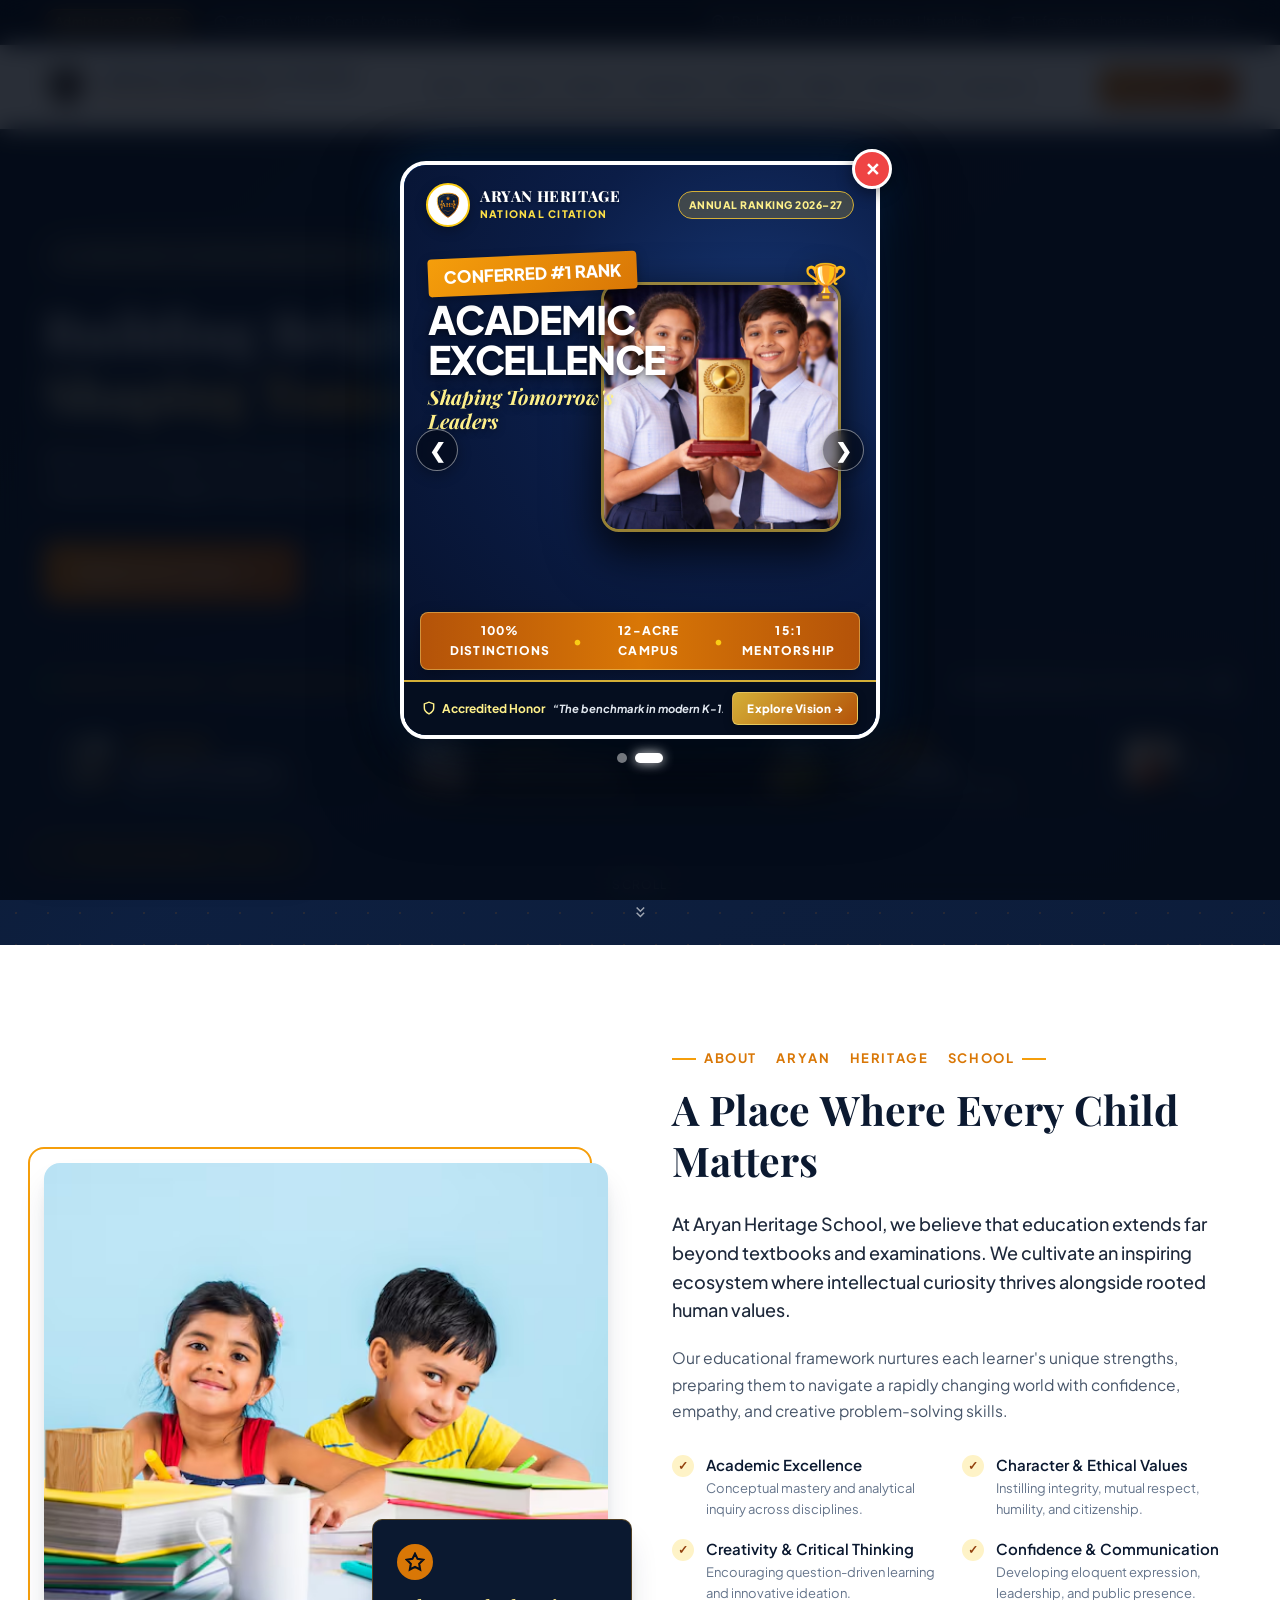
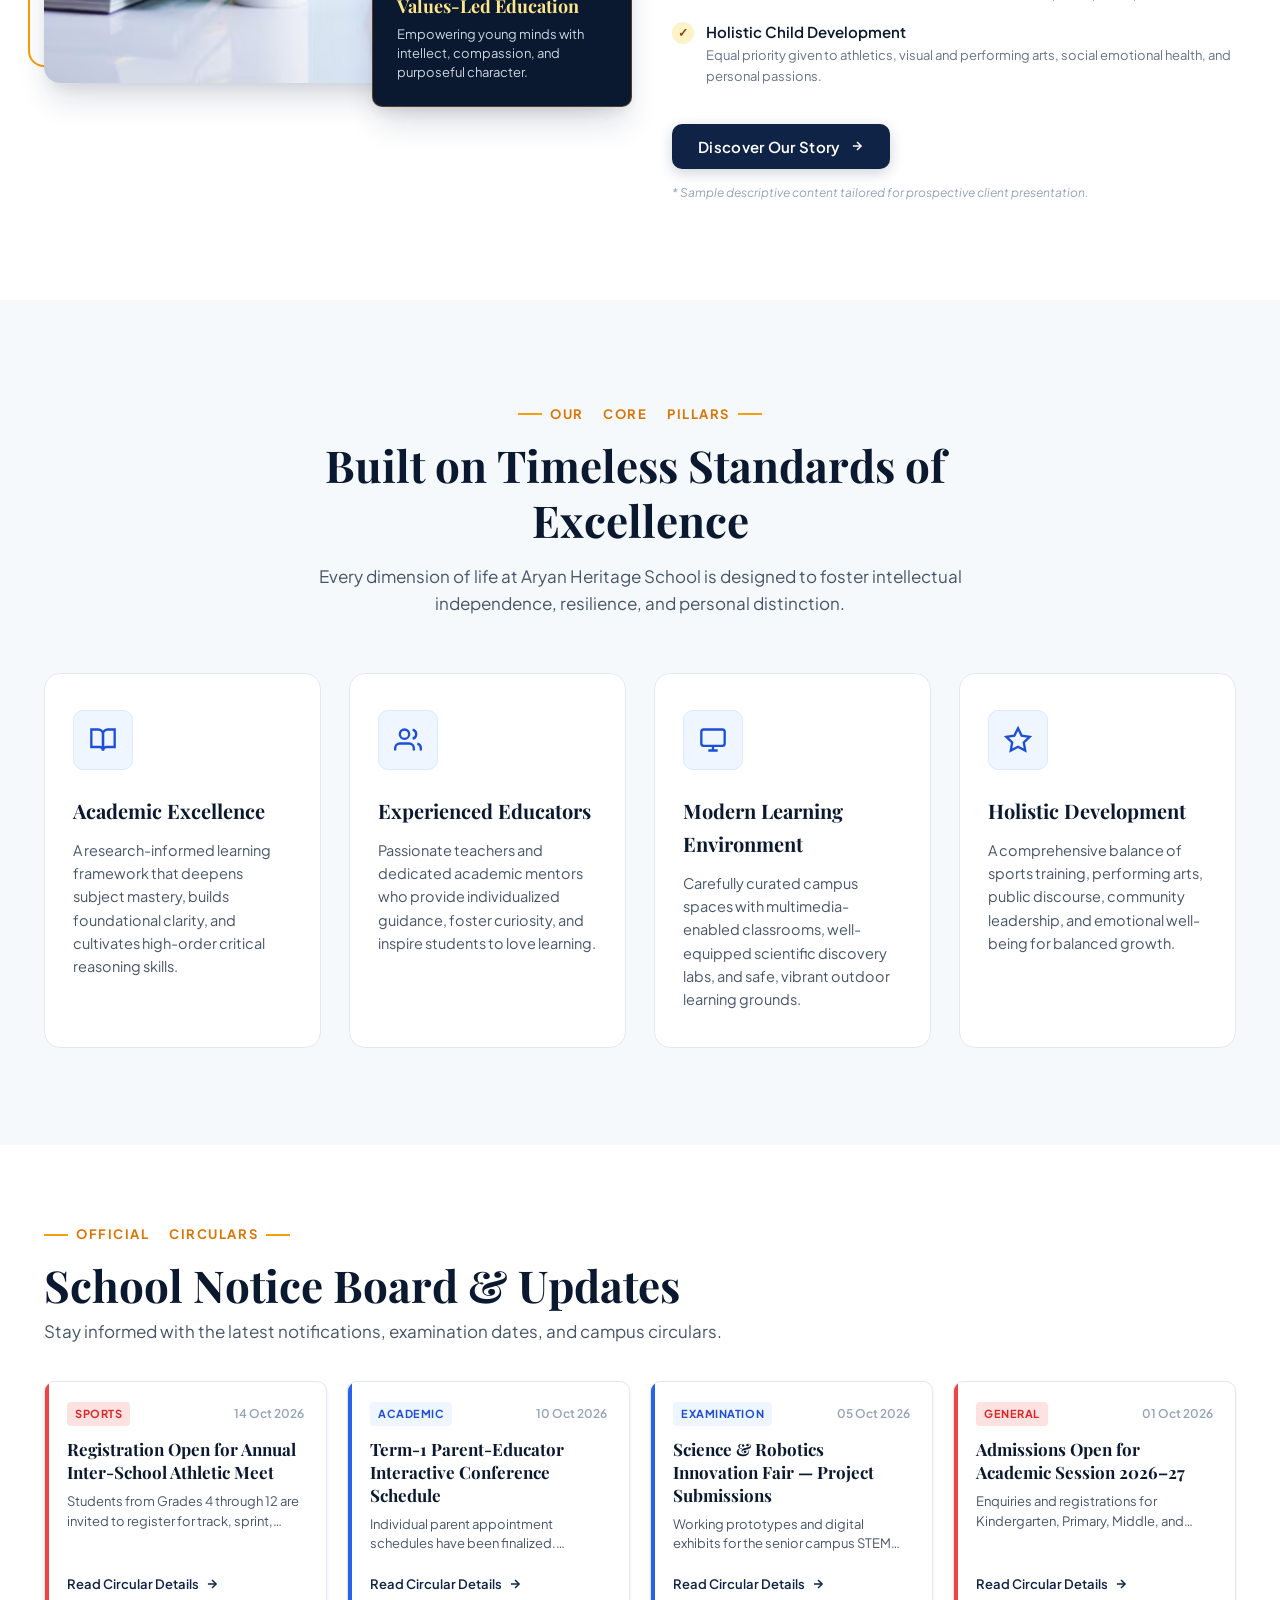
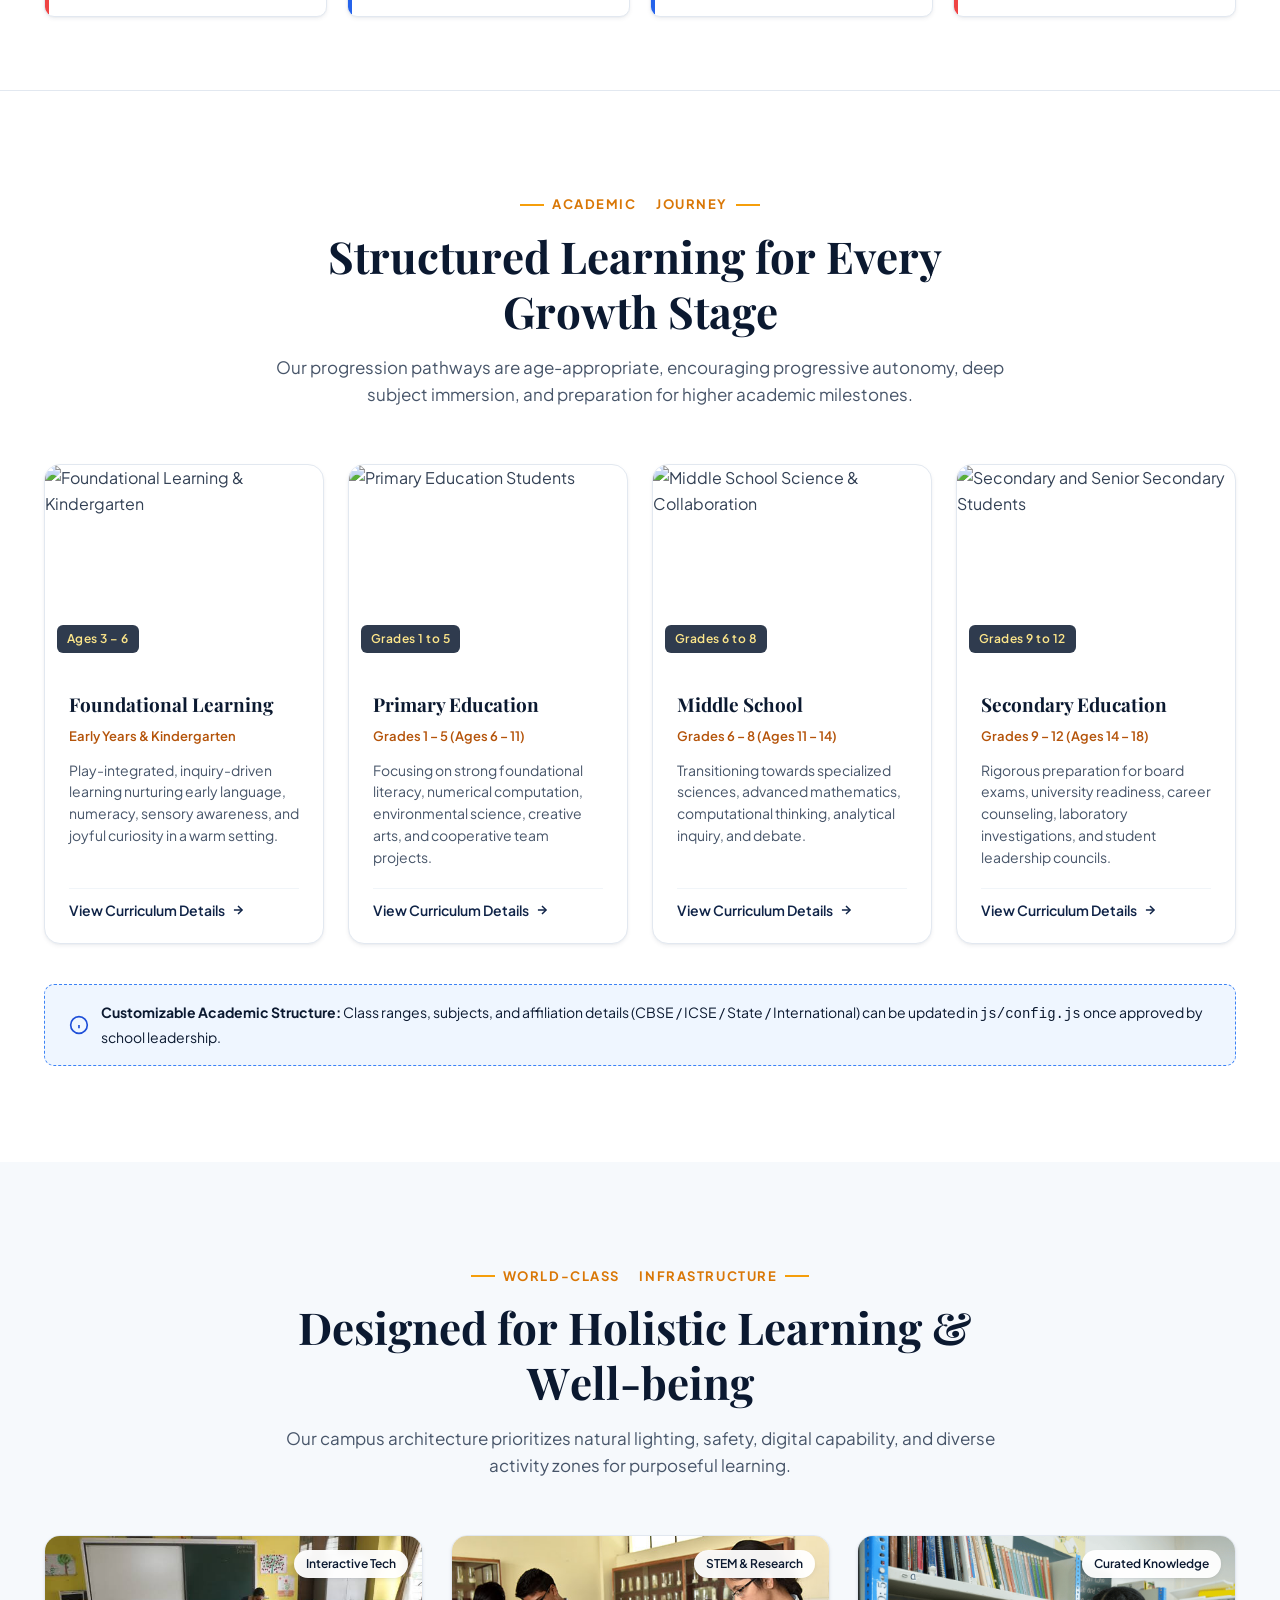
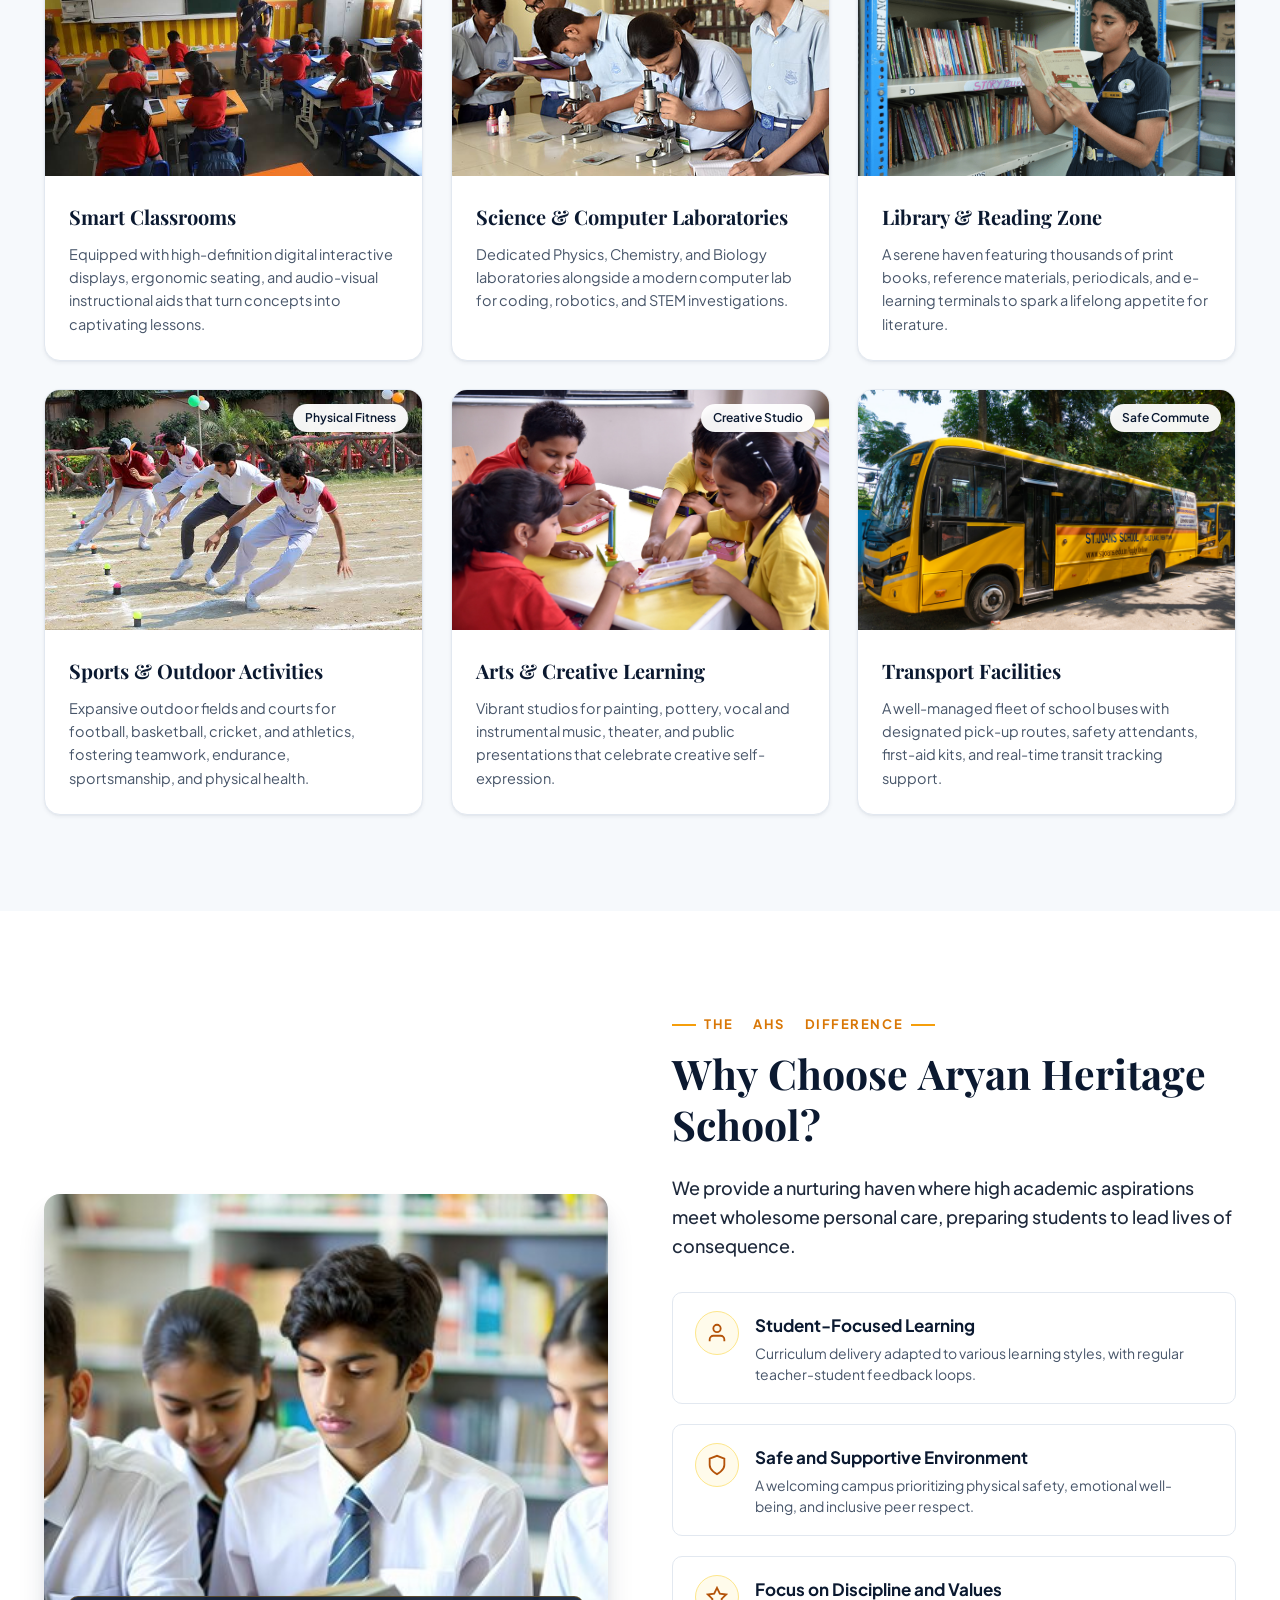
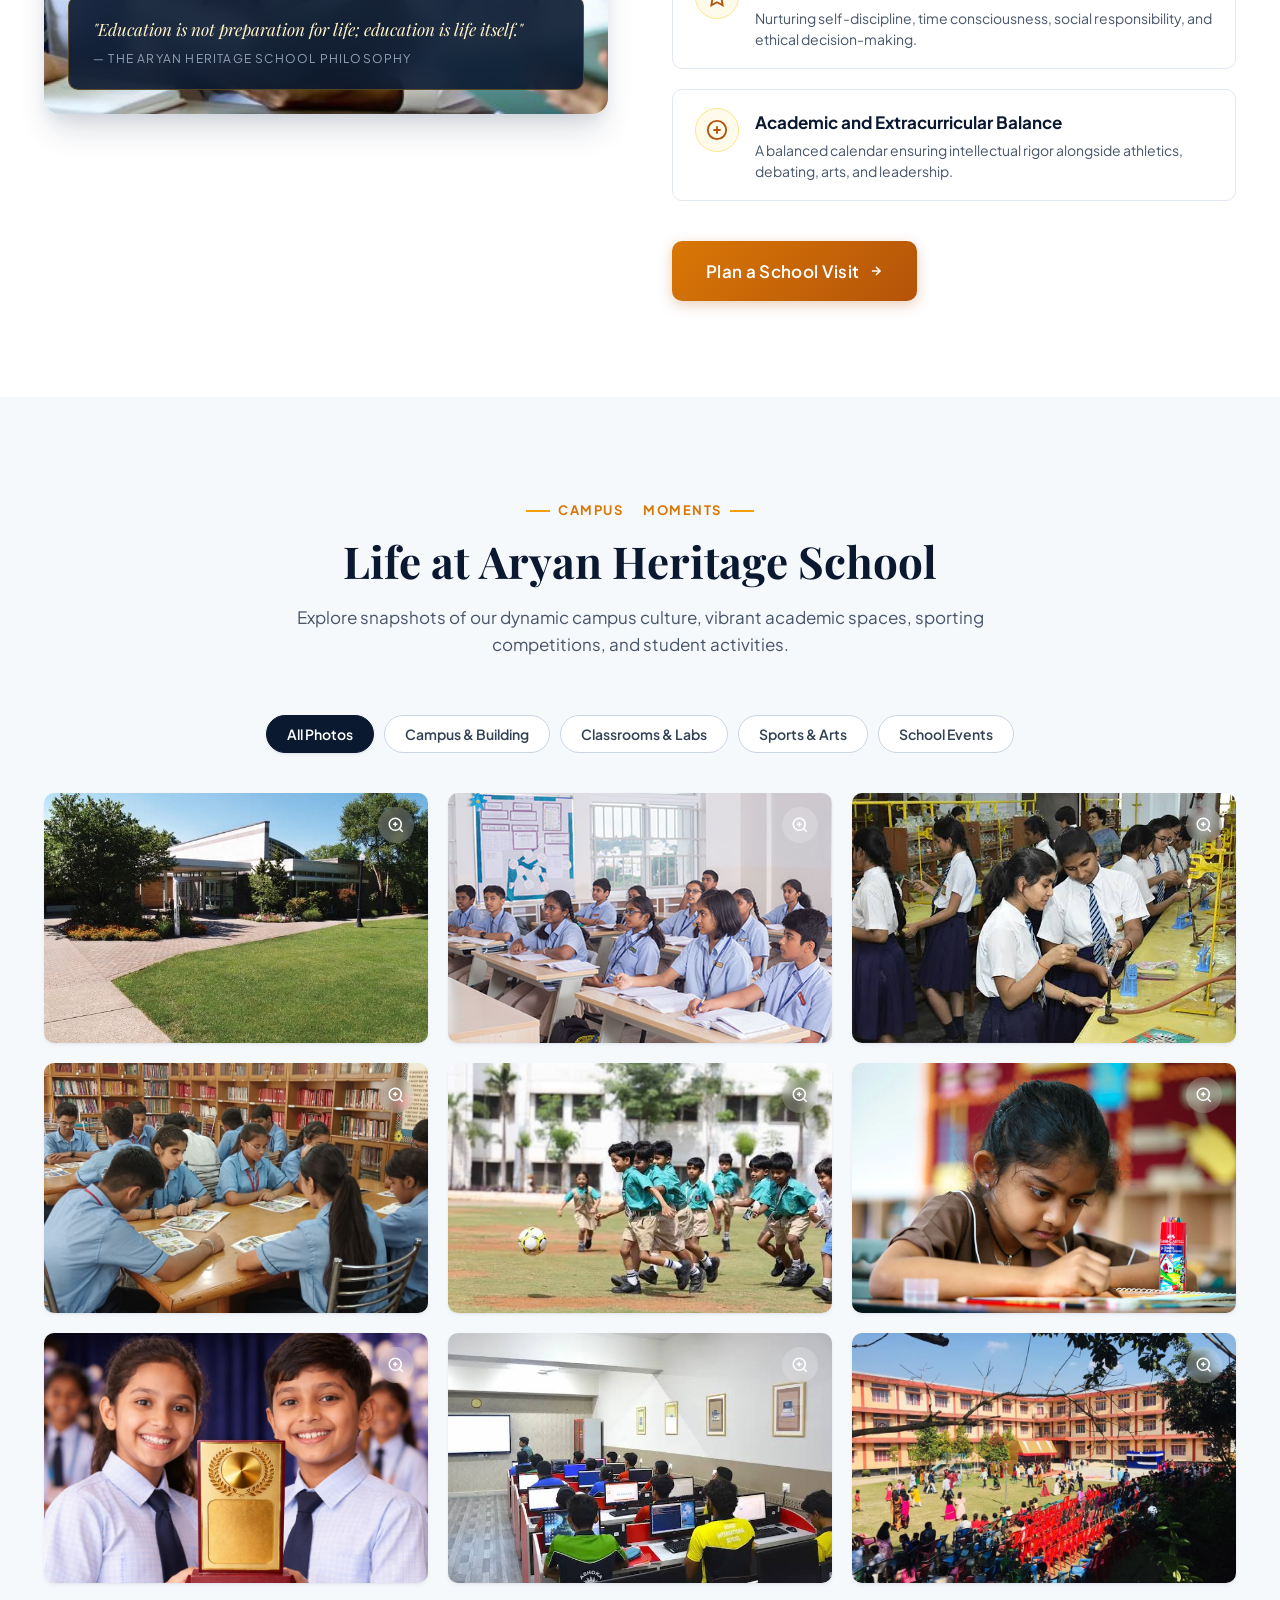
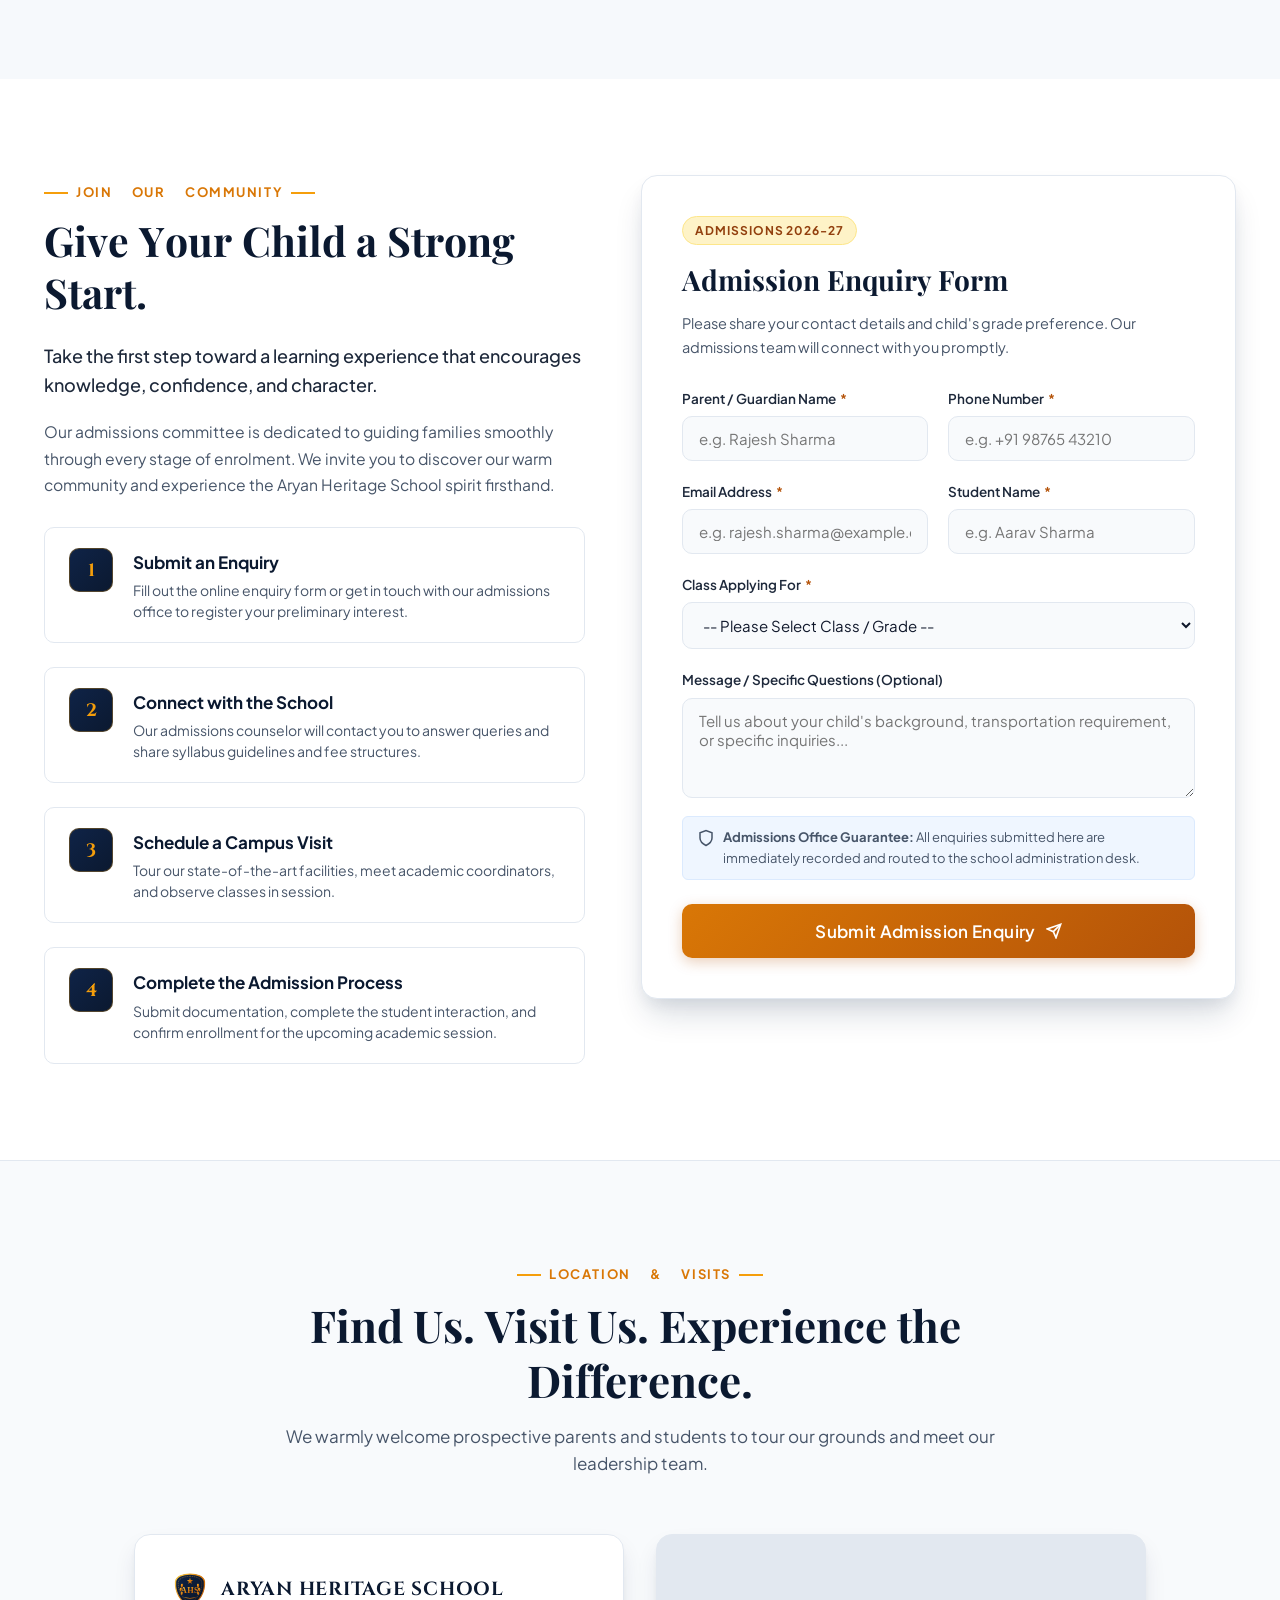
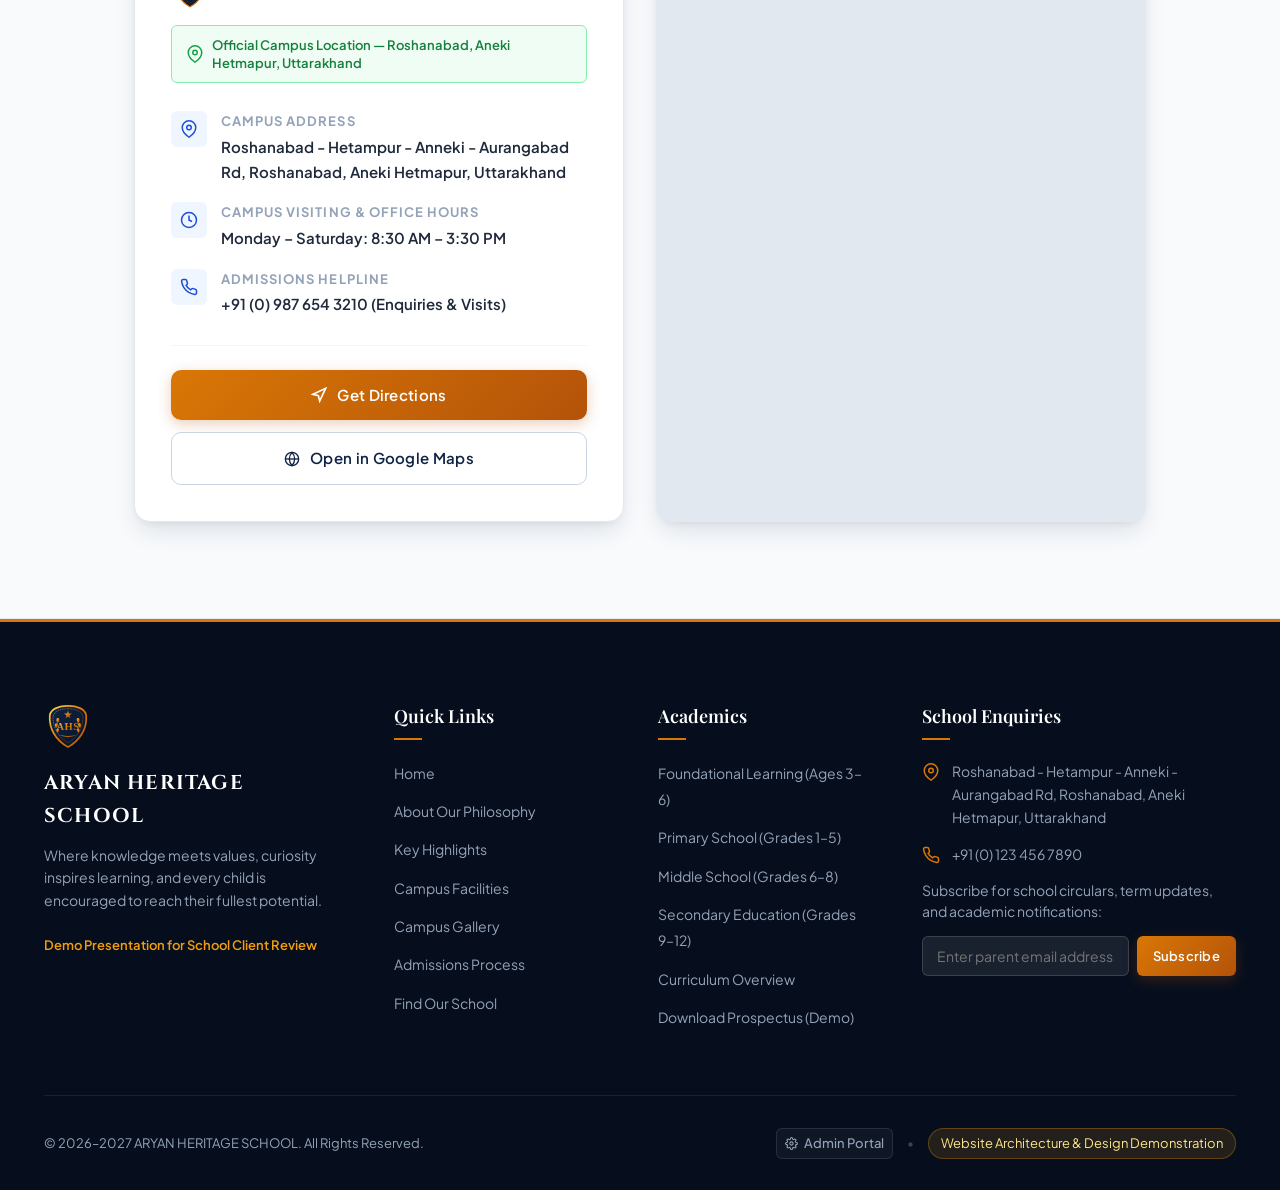
==== commit e1b279df: "fix" ====
--- a/index.html
+++ b/index.html
@@ -415,7 +415,7 @@
               <div class="hero-pillar-item" data-target="#highlights" role="button" tabindex="0"
                 title="Click to view Student Life">
                 <div class="hero-pillar-media">
-                  <img src="assets/school-labs.jpg" alt="Holistic Well-being" class="hero-pillar-img" loading="lazy">
+                  <img src="assets/wellbeing.jpg" alt="Holistic Well-being" class="hero-pillar-img" loading="lazy">
                 </div>
                 <div class="hero-pillar-text">
                   <span class="pillar-tag">✦ Flourish</span>
@@ -433,9 +433,7 @@
               <div class="hero-pillar-item" data-target="#facilities" role="button" tabindex="0"
                 title="Click to view Sports Facilities">
                 <div class="hero-pillar-media">
-                  <img
-                    src="https://images.unsplash.com/photo-1574629810360-7efbbe195018?auto=format&fit=crop&w=300&q=80"
-                    alt="Sports and Athletics" class="hero-pillar-img" loading="lazy">
+                  <img src="assets/sports-ball.jpg" alt="Sports and Athletics" class="hero-pillar-img" loading="lazy">
                 </div>
                 <div class="hero-pillar-text">
                   <span class="pillar-tag">✦ Champions</span>
@@ -453,7 +451,7 @@
               <div class="hero-pillar-item" data-target="#gallery" role="button" tabindex="0"
                 title="Click to view Arts and Gallery">
                 <div class="hero-pillar-media">
-                  <img src="assets/school-craft.webp" alt="Creative Arts Studio" class="hero-pillar-img" loading="lazy">
+                  <img src="assets/art-paint.jpg" alt="Creative Arts Studio" class="hero-pillar-img" loading="lazy">
                 </div>
                 <div class="hero-pillar-text">
                   <span class="pillar-tag">✦ Creativity</span>
@@ -471,9 +469,7 @@
               <div class="hero-pillar-item" data-target="#about" role="button" tabindex="0"
                 title="Click to view Student Leadership">
                 <div class="hero-pillar-media">
-                  <img
-                    src="https://images.unsplash.com/photo-1523240795612-9a054b0db644?auto=format&fit=crop&w=300&q=80"
-                    alt="Global Leadership" class="hero-pillar-img" loading="lazy">
+                  <img src="assets/leadership.jpg" alt="Global Leadership" class="hero-pillar-img" loading="lazy">
                 </div>
                 <div class="hero-pillar-text">
                   <span class="pillar-tag">✦ Leadership</span>
@@ -493,9 +489,7 @@
               <!-- Card 1 -->
               <div class="hero-pillar-item" data-target="#academics" role="button" tabindex="-1">
                 <div class="hero-pillar-media">
-                  <img
-                    src="https://images.unsplash.com/photo-1509062522246-3755977927d7?auto=format&fit=crop&w=300&q=80"
-                    alt="Academic Excellence" class="hero-pillar-img" loading="lazy">
+                  <img src="assets/library.png" alt="Academic Excellence" class="hero-pillar-img" loading="lazy">
                 </div>
                 <div class="hero-pillar-text">
                   <span class="pillar-tag">✦ Intellect</span>
@@ -512,9 +506,7 @@
               <!-- Card 2 -->
               <div class="hero-pillar-item" data-target="#about" role="button" tabindex="-1">
                 <div class="hero-pillar-media">
-                  <img
-                    src="https://images.unsplash.com/photo-1577896851231-70ef18881754?auto=format&fit=crop&w=300&q=80"
-                    alt="Character and Ethics" class="hero-pillar-img" loading="lazy">
+                  <img src="assets/school-classrooms.jpg" alt="Character and Ethics" class="hero-pillar-img" loading="lazy">
                 </div>
                 <div class="hero-pillar-text">
                   <span class="pillar-tag">✦ Integrity</span>
@@ -531,9 +523,7 @@
               <!-- Card 3 -->
               <div class="hero-pillar-item" data-target="#facilities" role="button" tabindex="-1">
                 <div class="hero-pillar-media">
-                  <img
-                    src="https://images.unsplash.com/photo-1580582932707-520aed937b7b?auto=format&fit=crop&w=300&q=80"
-                    alt="Modern Campus and STEM Labs" class="hero-pillar-img" loading="lazy">
+                  <img src="assets/school-grounds.jpg" alt="Modern Campus and STEM Labs" class="hero-pillar-img" loading="lazy">
                 </div>
                 <div class="hero-pillar-text">
                   <span class="pillar-tag">✦ Innovation</span>
@@ -550,8 +540,7 @@
               <!-- Card 4 -->
               <div class="hero-pillar-item" data-target="#highlights" role="button" tabindex="-1">
                 <div class="hero-pillar-media">
-                  <img src="https://images.unsplash.com/photo-1544717305-2782549b5136?auto=format&fit=crop&w=300&q=80"
-                    alt="Holistic Well-being" class="hero-pillar-img" loading="lazy">
+                  <img src="assets/wellbeing.jpg" alt="Holistic Well-being" class="hero-pillar-img" loading="lazy">
                 </div>
                 <div class="hero-pillar-text">
                   <span class="pillar-tag">✦ Flourish</span>
@@ -568,9 +557,7 @@
               <!-- Card 5 (Added) -->
               <div class="hero-pillar-item" data-target="#facilities" role="button" tabindex="-1">
                 <div class="hero-pillar-media">
-                  <img
-                    src="https://images.unsplash.com/photo-1574629810360-7efbbe195018?auto=format&fit=crop&w=300&q=80"
-                    alt="Sports and Athletics" class="hero-pillar-img" loading="lazy">
+                  <img src="assets/sports-ball.jpg" alt="Sports and Athletics" class="hero-pillar-img" loading="lazy">
                 </div>
                 <div class="hero-pillar-text">
                   <span class="pillar-tag">✦ Champions</span>
@@ -587,9 +574,7 @@
               <!-- Card 6 (Added) -->
               <div class="hero-pillar-item" data-target="#gallery" role="button" tabindex="-1">
                 <div class="hero-pillar-media">
-                  <img
-                    src="https://images.unsplash.com/photo-1513364776144-60967b0f800f?auto=format&fit=crop&w=300&q=80"
-                    alt="Creative Arts Studio" class="hero-pillar-img" loading="lazy">
+                  <img src="assets/art-paint.jpg" alt="Creative Arts Studio" class="hero-pillar-img" loading="lazy">
                 </div>
                 <div class="hero-pillar-text">
                   <span class="pillar-tag">✦ Creativity</span>
@@ -606,9 +591,7 @@
               <!-- Card 7 (Added) -->
               <div class="hero-pillar-item" data-target="#about" role="button" tabindex="-1">
                 <div class="hero-pillar-media">
-                  <img
-                    src="https://images.unsplash.com/photo-1523240795612-9a054b0db644?auto=format&fit=crop&w=300&q=80"
-                    alt="Global Leadership" class="hero-pillar-img" loading="lazy">
+                  <img src="assets/leadership.jpg" alt="Global Leadership" class="hero-pillar-img" loading="lazy">
                 </div>
                 <div class="hero-pillar-text">
                   <span class="pillar-tag">✦ Leadership</span>
@@ -628,9 +611,7 @@
               <!-- Card 1 -->
               <div class="hero-pillar-item" data-target="#academics" role="button" tabindex="-1">
                 <div class="hero-pillar-media">
-                  <img
-                    src="https://images.unsplash.com/photo-1509062522246-3755977927d7?auto=format&fit=crop&w=300&q=80"
-                    alt="Academic Excellence" class="hero-pillar-img" loading="lazy">
+                  <img src="assets/library.png" alt="Academic Excellence" class="hero-pillar-img" loading="lazy">
                 </div>
                 <div class="hero-pillar-text">
                   <span class="pillar-tag">✦ Intellect</span>
@@ -647,9 +628,7 @@
               <!-- Card 2 -->
               <div class="hero-pillar-item" data-target="#about" role="button" tabindex="-1">
                 <div class="hero-pillar-media">
-                  <img
-                    src="https://images.unsplash.com/photo-1577896851231-70ef18881754?auto=format&fit=crop&w=300&q=80"
-                    alt="Character and Ethics" class="hero-pillar-img" loading="lazy">
+                  <img src="assets/school-classrooms.jpg" alt="Character and Ethics" class="hero-pillar-img" loading="lazy">
                 </div>
                 <div class="hero-pillar-text">
                   <span class="pillar-tag">✦ Integrity</span>
@@ -666,9 +645,7 @@
               <!-- Card 3 -->
               <div class="hero-pillar-item" data-target="#facilities" role="button" tabindex="-1">
                 <div class="hero-pillar-media">
-                  <img
-                    src="https://images.unsplash.com/photo-1580582932707-520aed937b7b?auto=format&fit=crop&w=300&q=80"
-                    alt="Modern Campus and STEM Labs" class="hero-pillar-img" loading="lazy">
+                  <img src="assets/school-grounds.jpg" alt="Modern Campus and STEM Labs" class="hero-pillar-img" loading="lazy">
                 </div>
                 <div class="hero-pillar-text">
                   <span class="pillar-tag">✦ Innovation</span>
@@ -685,8 +662,7 @@
               <!-- Card 4 -->
               <div class="hero-pillar-item" data-target="#highlights" role="button" tabindex="-1">
                 <div class="hero-pillar-media">
-                  <img src="https://images.unsplash.com/photo-1544717305-2782549b5136?auto=format&fit=crop&w=300&q=80"
-                    alt="Holistic Well-being" class="hero-pillar-img" loading="lazy">
+                  <img src="assets/wellbeing.jpg" alt="Holistic Well-being" class="hero-pillar-img" loading="lazy">
                 </div>
                 <div class="hero-pillar-text">
                   <span class="pillar-tag">✦ Flourish</span>
@@ -703,9 +679,7 @@
               <!-- Card 5 (Added) -->
               <div class="hero-pillar-item" data-target="#facilities" role="button" tabindex="-1">
                 <div class="hero-pillar-media">
-                  <img
-                    src="https://images.unsplash.com/photo-1574629810360-7efbbe195018?auto=format&fit=crop&w=300&q=80"
-                    alt="Sports and Athletics" class="hero-pillar-img" loading="lazy">
+                  <img src="assets/sports-ball.jpg" alt="Sports and Athletics" class="hero-pillar-img" loading="lazy">
                 </div>
                 <div class="hero-pillar-text">
                   <span class="pillar-tag">✦ Champions</span>
@@ -722,9 +696,7 @@
               <!-- Card 6 (Added) -->
               <div class="hero-pillar-item" data-target="#gallery" role="button" tabindex="-1">
                 <div class="hero-pillar-media">
-                  <img
-                    src="https://images.unsplash.com/photo-1513364776144-60967b0f800f?auto=format&fit=crop&w=300&q=80"
-                    alt="Creative Arts Studio" class="hero-pillar-img" loading="lazy">
+                  <img src="assets/art-paint.jpg" alt="Creative Arts Studio" class="hero-pillar-img" loading="lazy">
                 </div>
                 <div class="hero-pillar-text">
                   <span class="pillar-tag">✦ Creativity</span>
@@ -741,9 +713,7 @@
               <!-- Card 7 (Added) -->
               <div class="hero-pillar-item" data-target="#about" role="button" tabindex="-1">
                 <div class="hero-pillar-media">
-                  <img
-                    src="https://images.unsplash.com/photo-1523240795612-9a054b0db644?auto=format&fit=crop&w=300&q=80"
-                    alt="Global Leadership" class="hero-pillar-img" loading="lazy">
+                  <img src="assets/leadership.jpg" alt="Global Leadership" class="hero-pillar-img" loading="lazy">
                 </div>
                 <div class="hero-pillar-text">
                   <span class="pillar-tag">✦ Leadership</span>
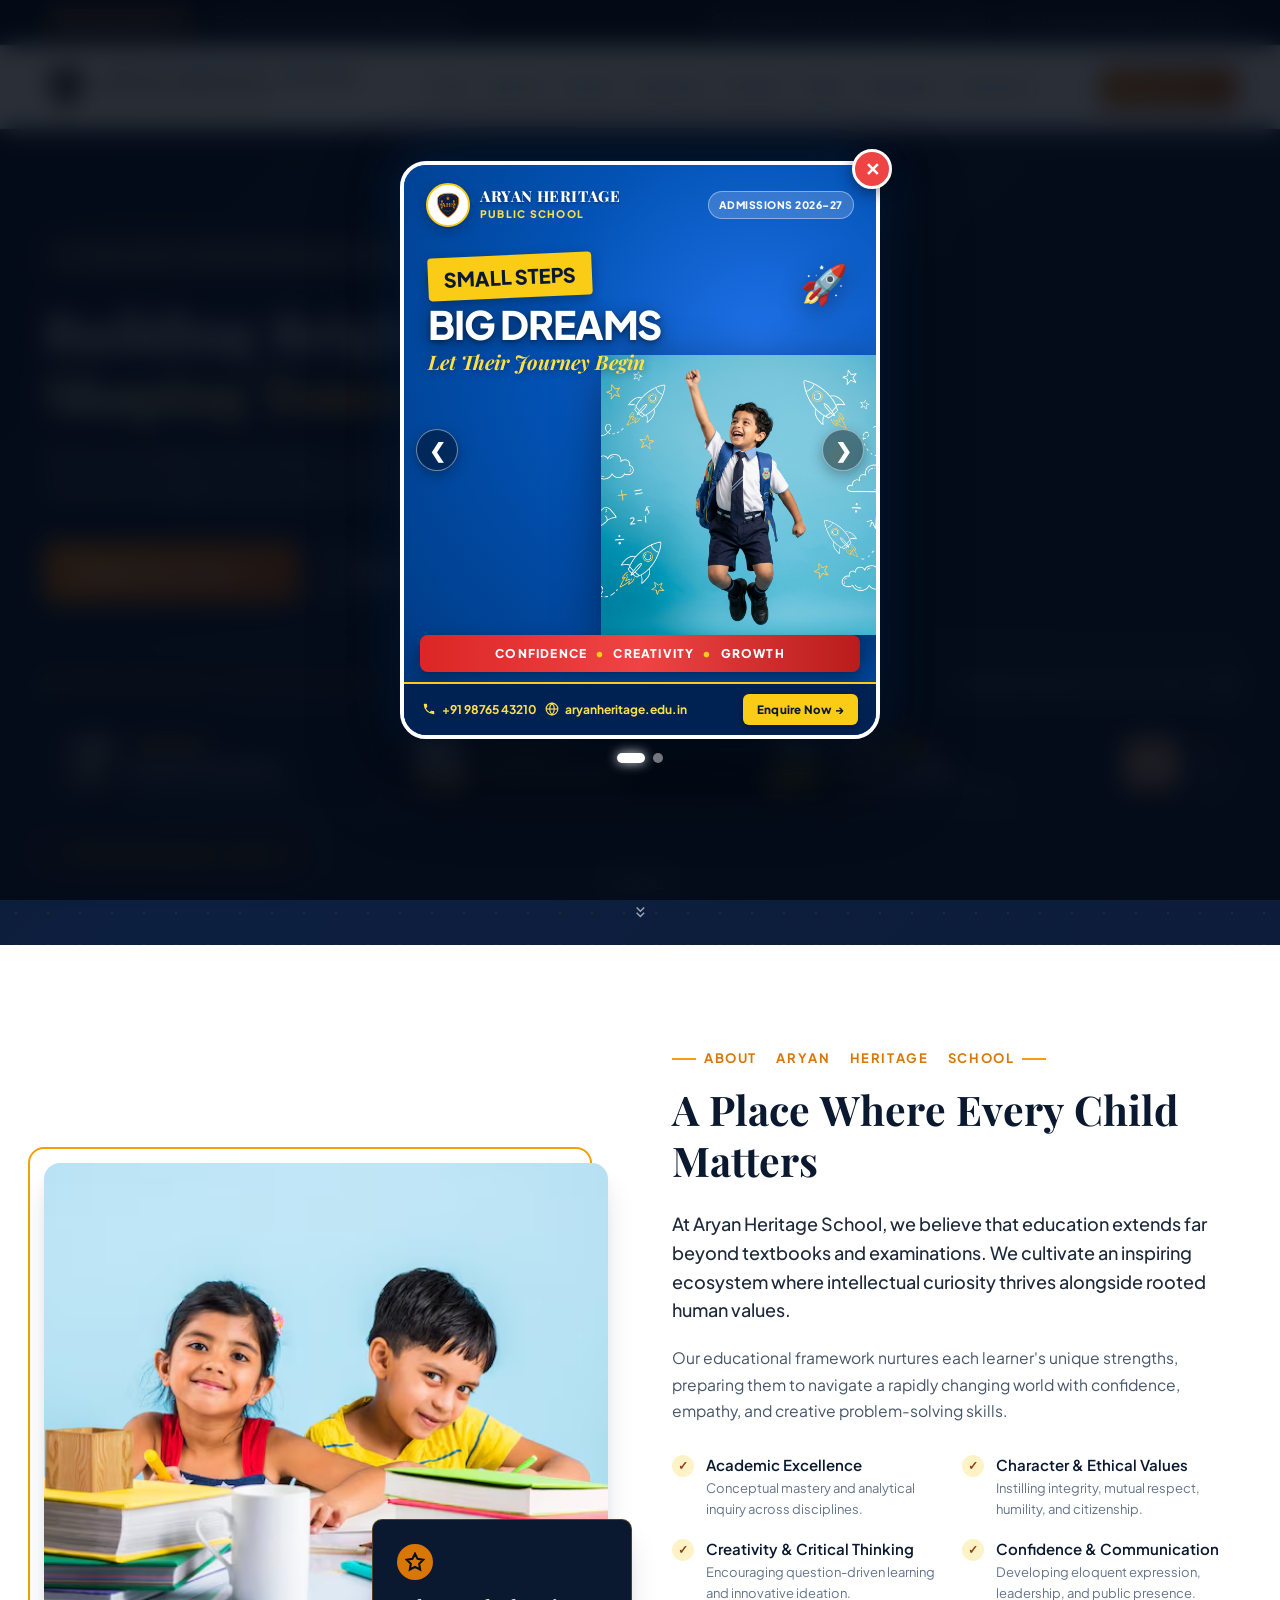
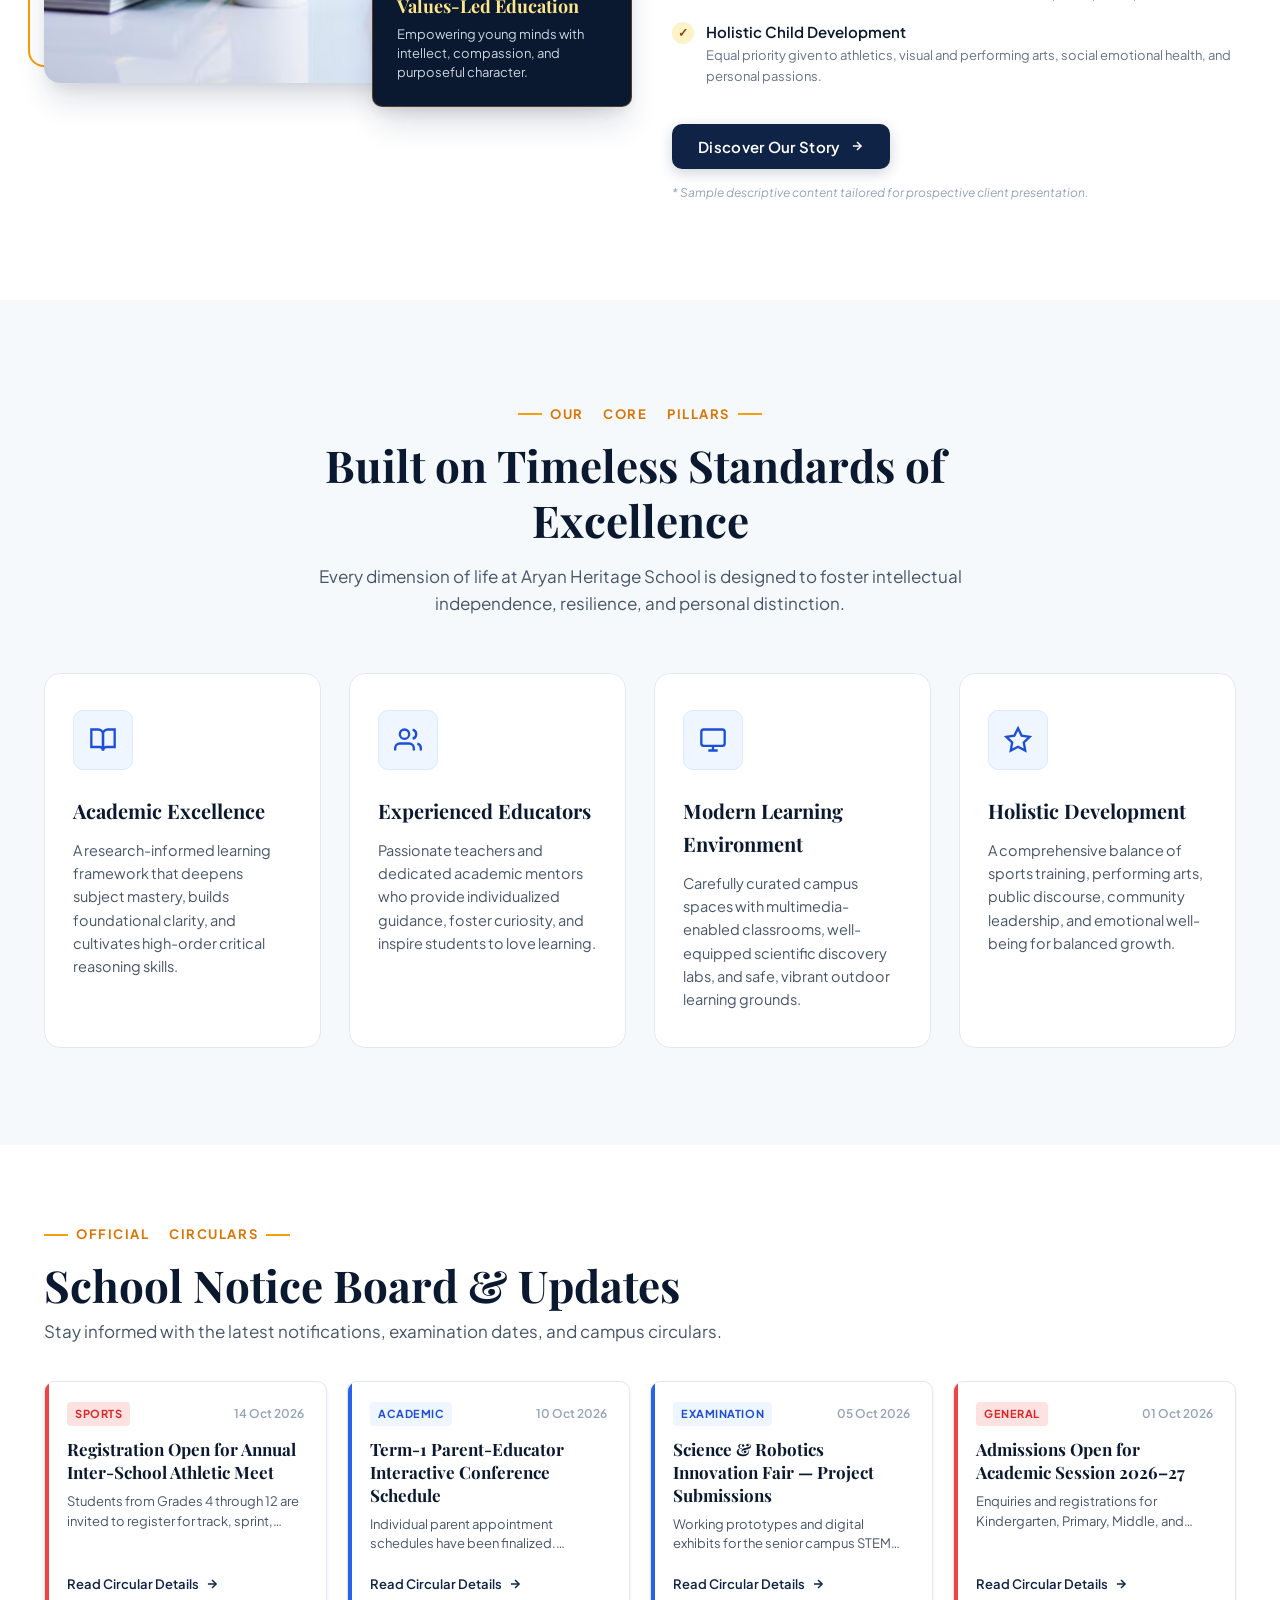
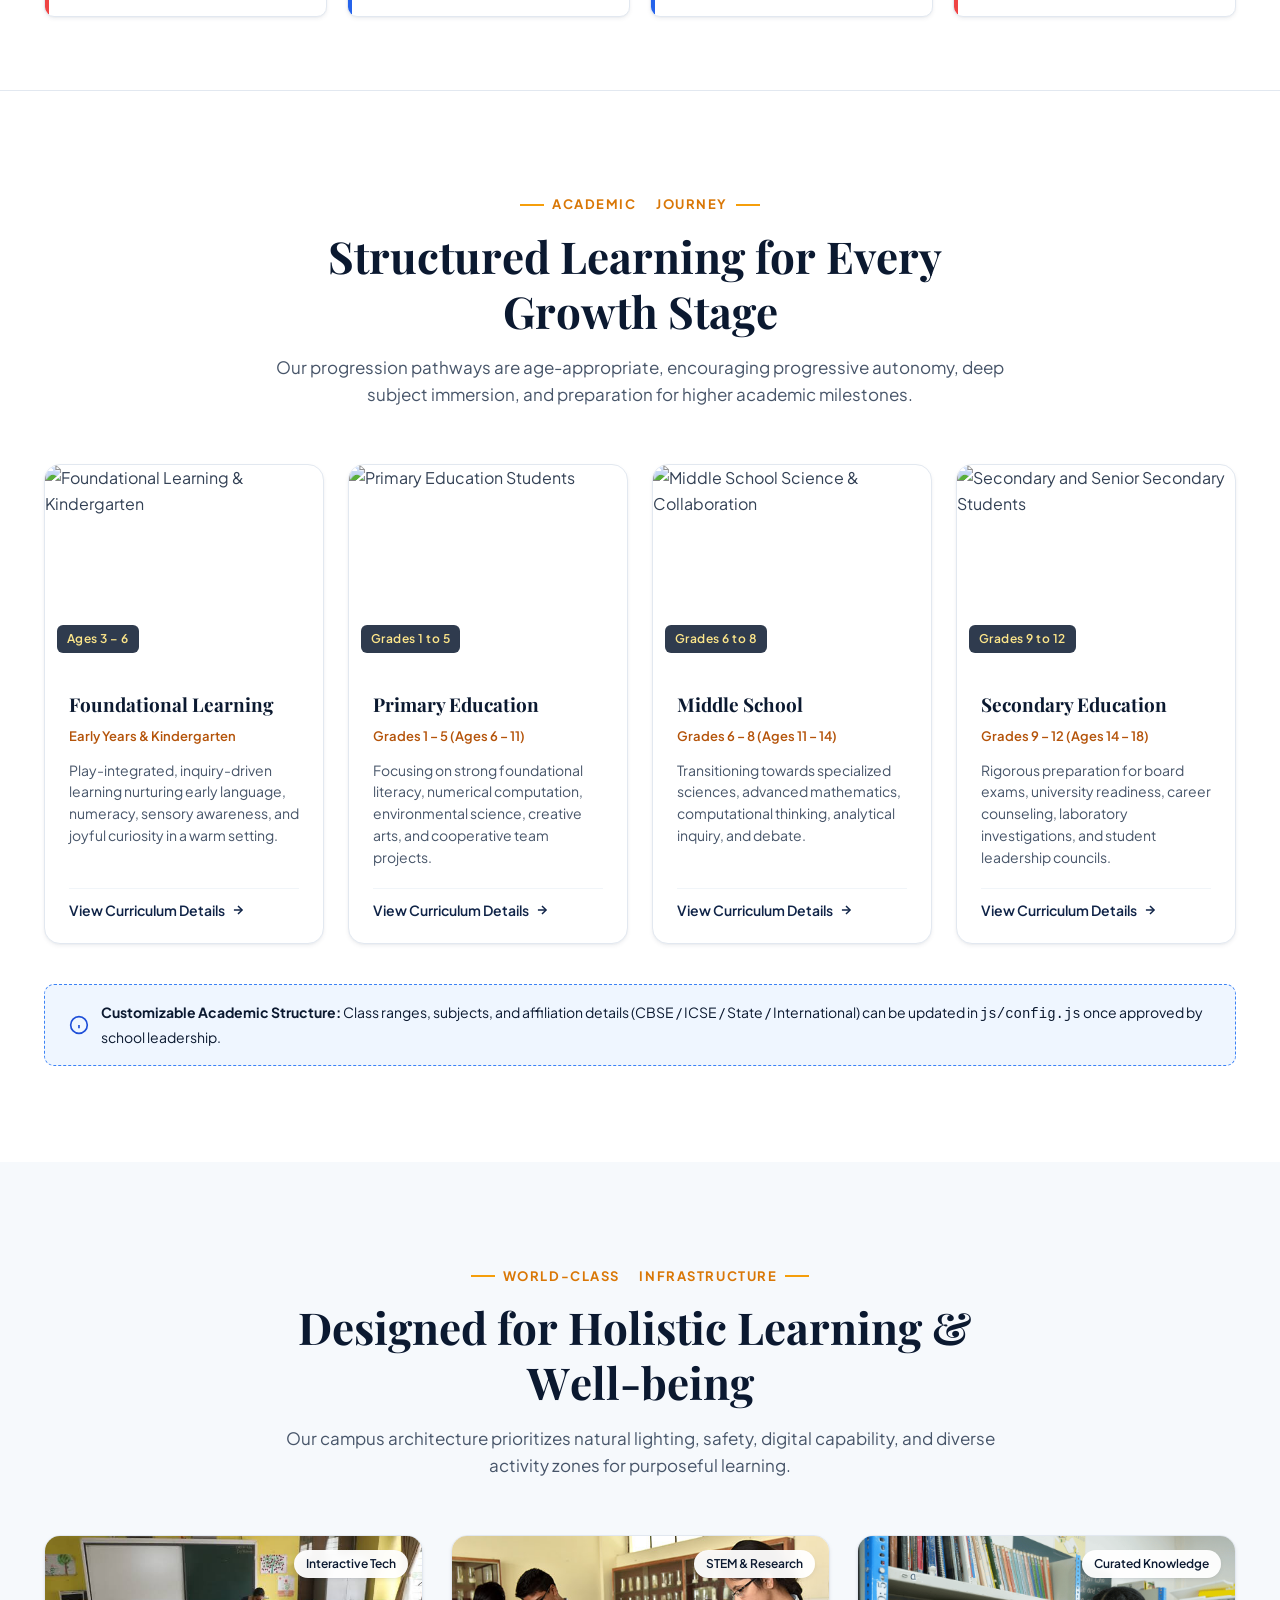
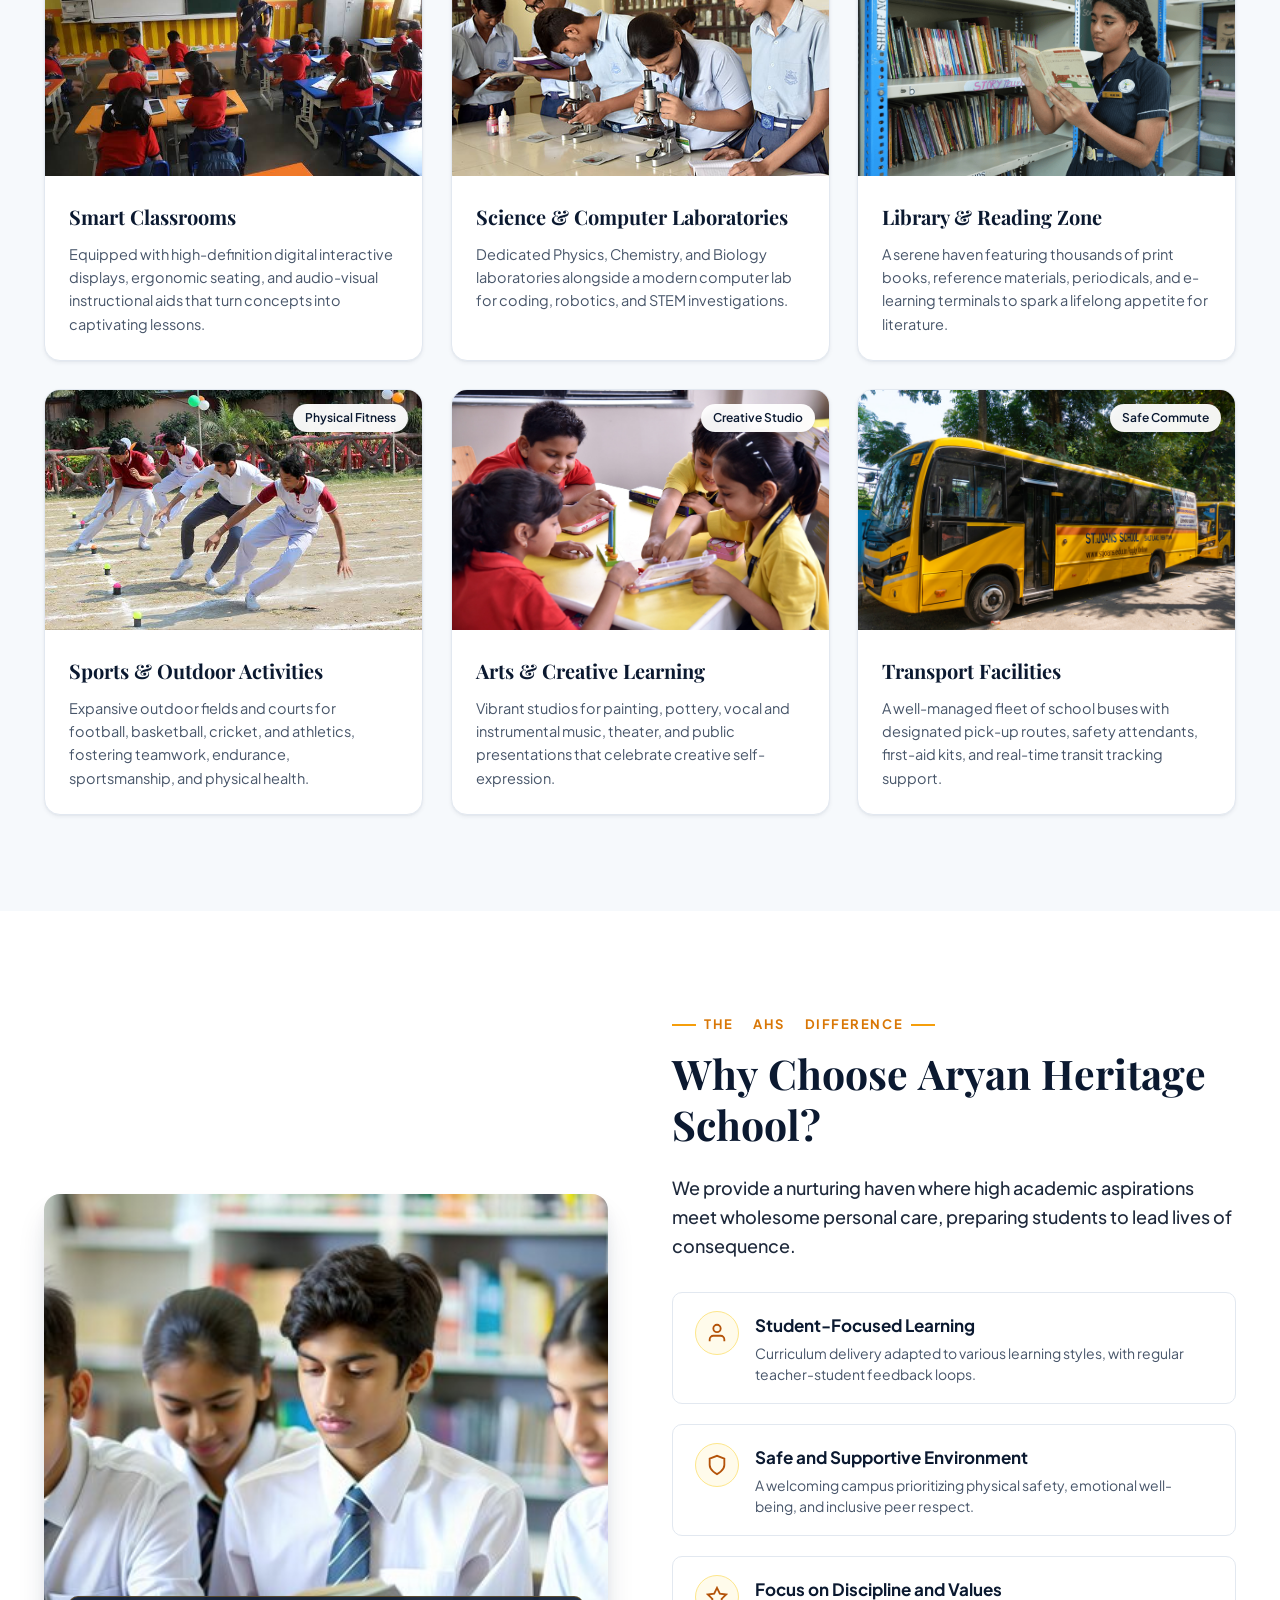
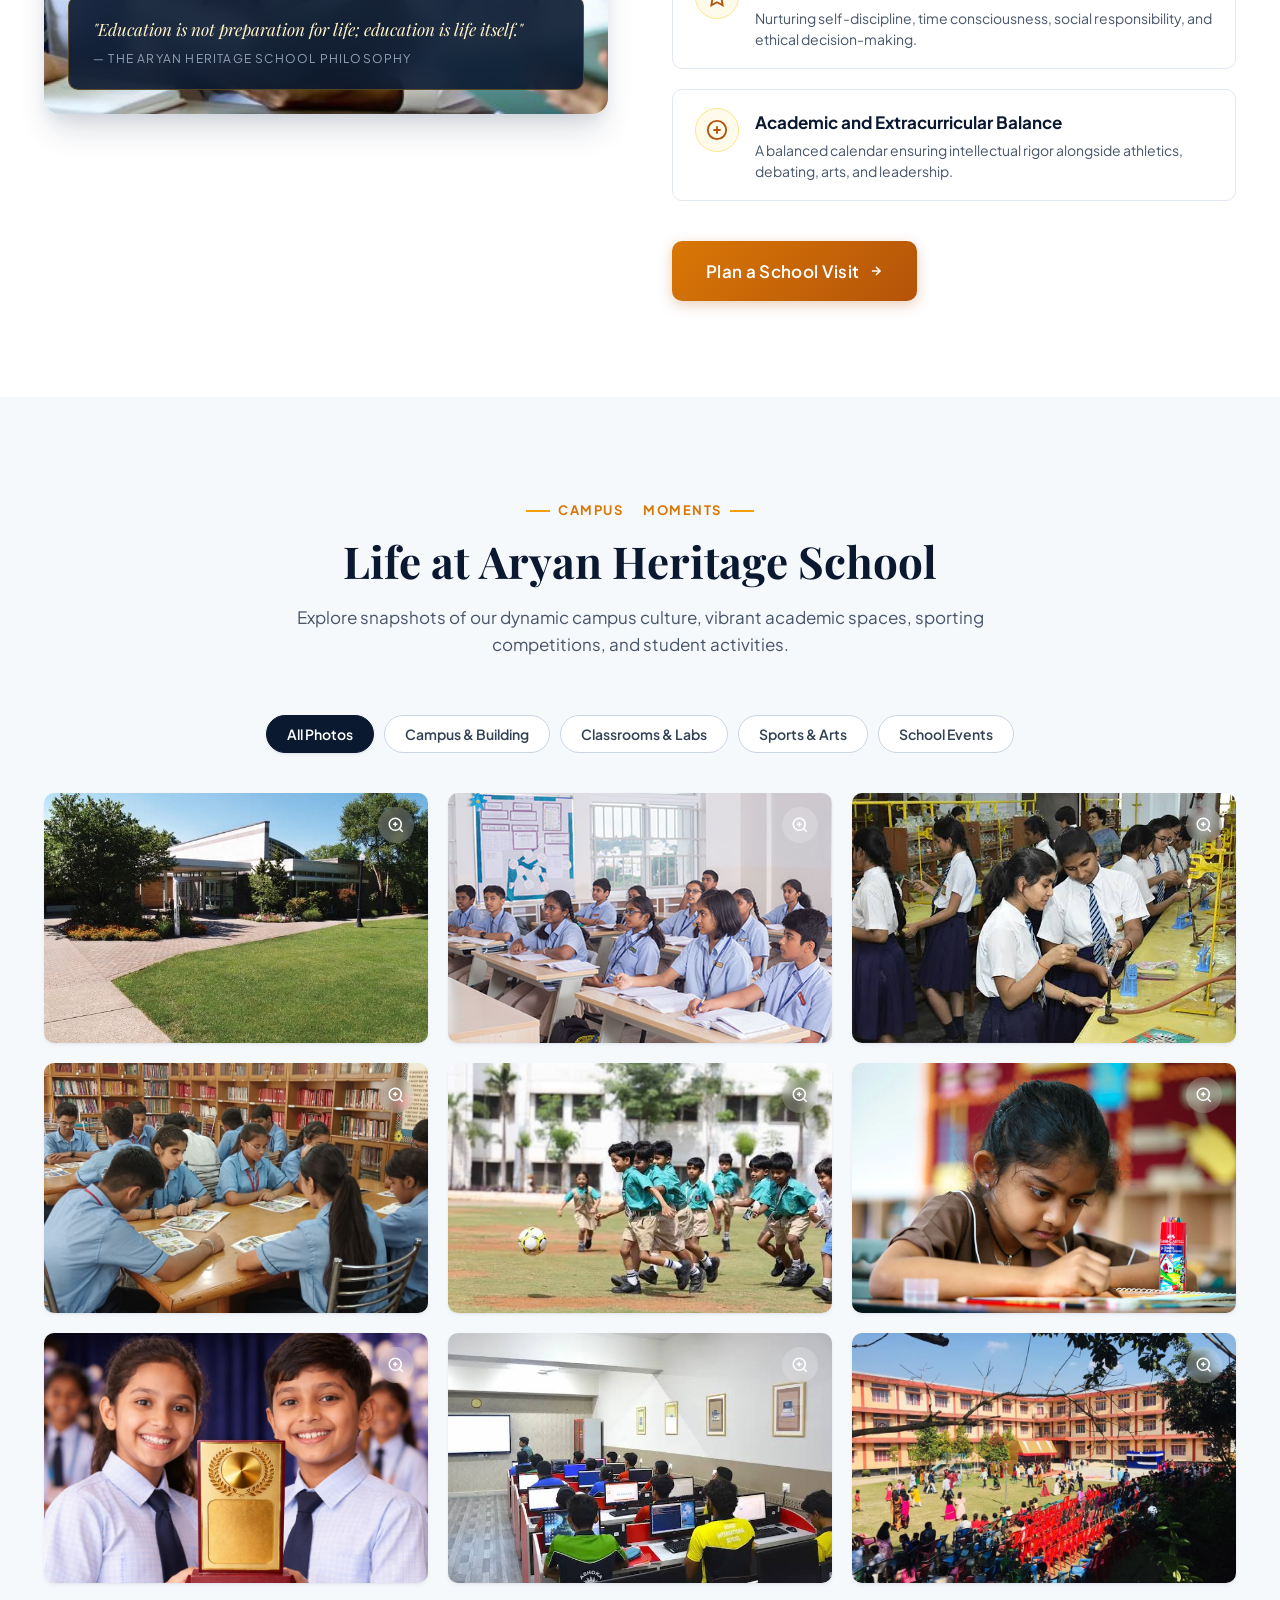
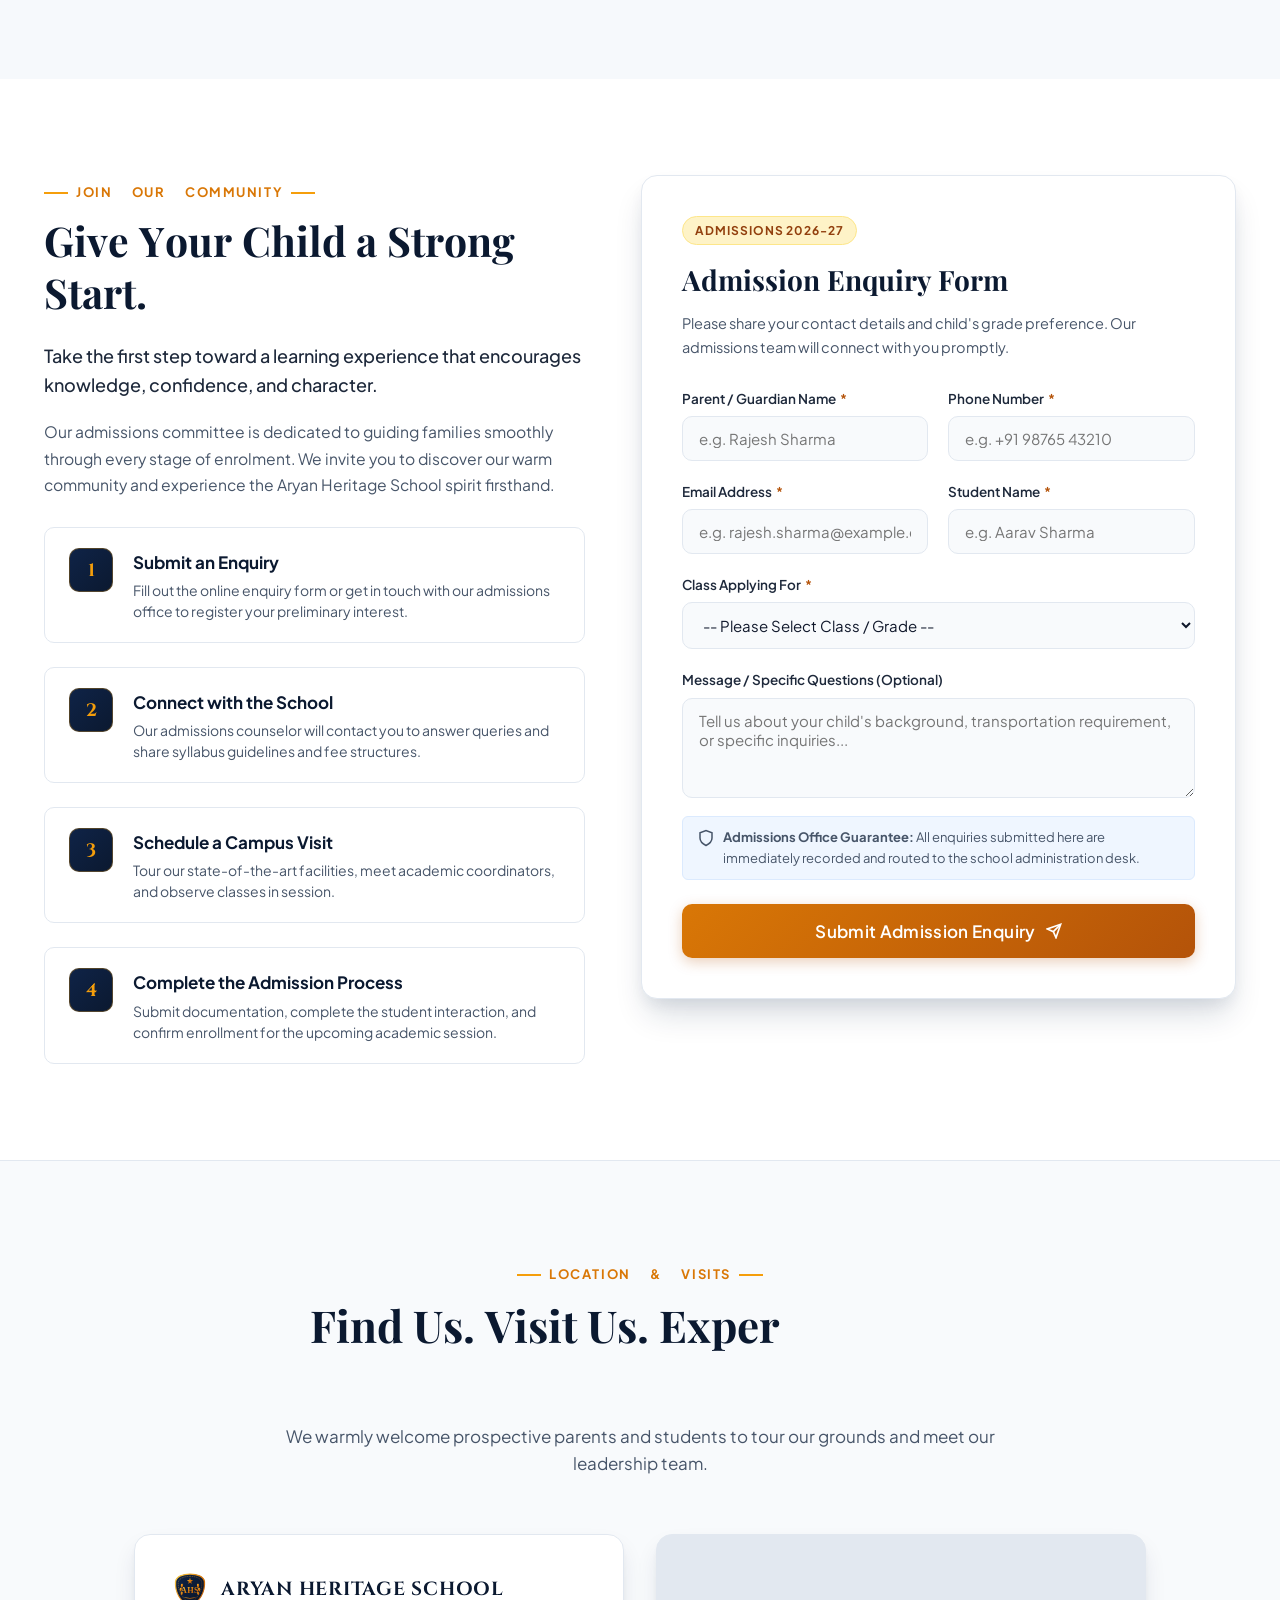
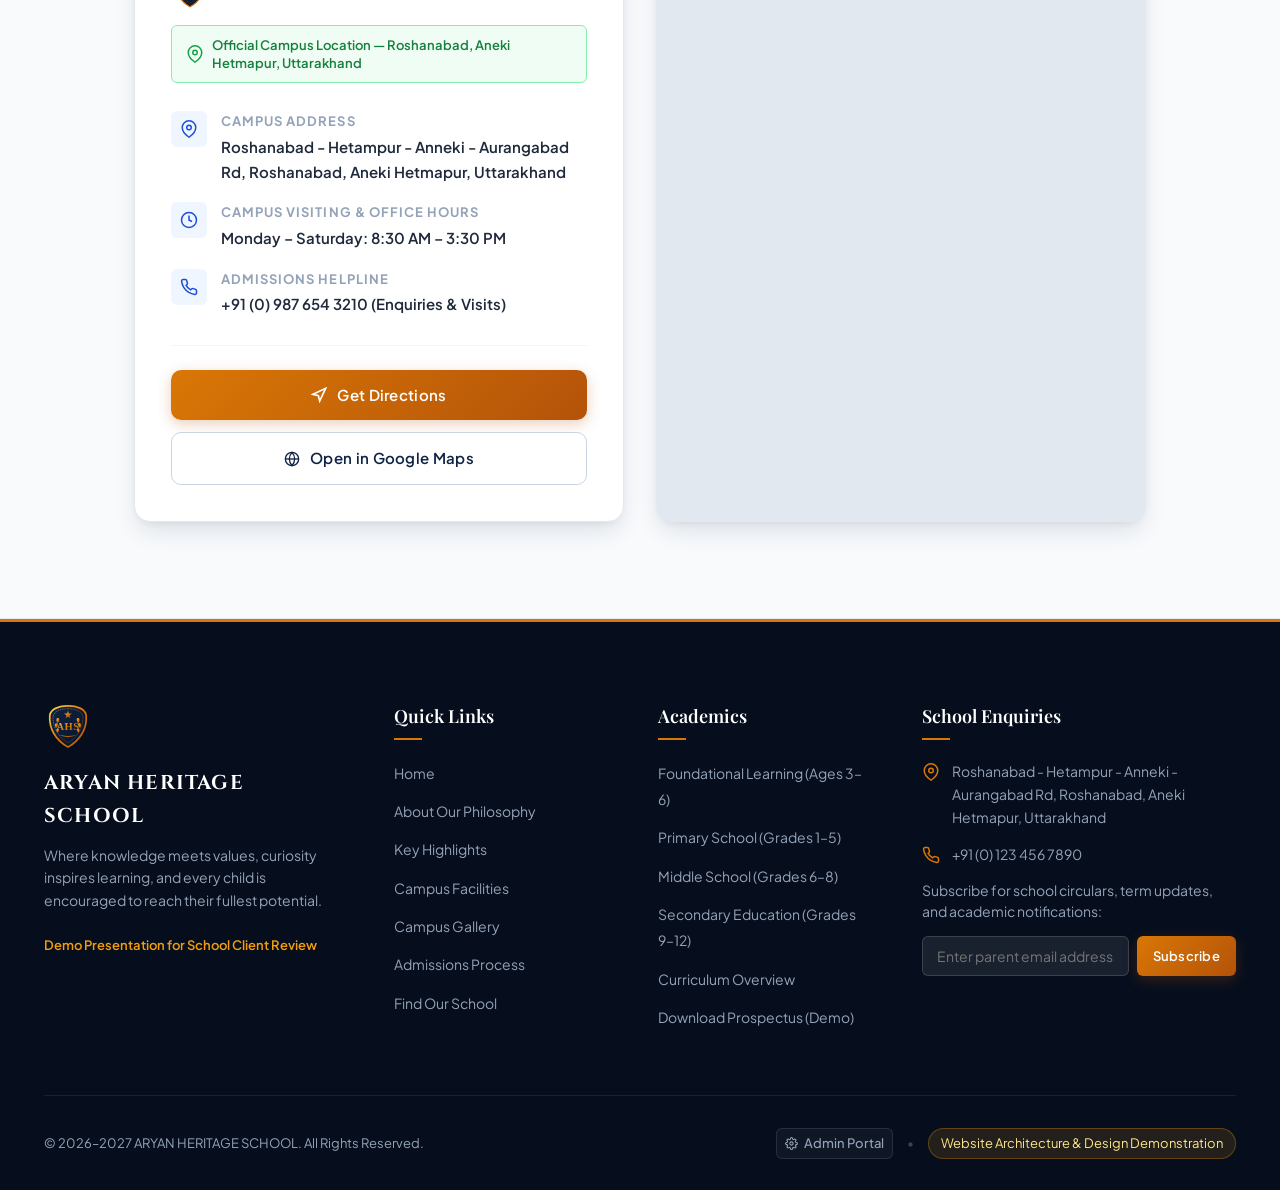
==== commit 0d11b6c3: "fix" ====
--- a/index.html
+++ b/index.html
@@ -415,7 +415,7 @@
               <div class="hero-pillar-item" data-target="#highlights" role="button" tabindex="0"
                 title="Click to view Student Life">
                 <div class="hero-pillar-media">
-                  <img src="assets/wellbeing.jpg" alt="Holistic Well-being" class="hero-pillar-img" loading="lazy">
+                  <img src="assets/card2.jpg" alt="Holistic Well-being" class="hero-pillar-img pillar-img-student-girl" loading="lazy">
                 </div>
                 <div class="hero-pillar-text">
                   <span class="pillar-tag">✦ Flourish</span>
@@ -469,7 +469,7 @@
               <div class="hero-pillar-item" data-target="#about" role="button" tabindex="0"
                 title="Click to view Student Leadership">
                 <div class="hero-pillar-media">
-                  <img src="assets/leadership.jpg" alt="Global Leadership" class="hero-pillar-img" loading="lazy">
+                  <img src="assets/card1.avif" alt="Global Leadership" class="hero-pillar-img pillar-img-student-leaders" loading="lazy">
                 </div>
                 <div class="hero-pillar-text">
                   <span class="pillar-tag">✦ Leadership</span>
--- a/css/style.css
+++ b/css/style.css
@@ -1120,6 +1120,14 @@
   filter: brightness(0.92) contrast(1.05);
 }
 
+.pillar-img-student-girl {
+  object-position: center 20%;
+}
+
+.pillar-img-student-leaders {
+  object-position: center 16%;
+}
+
 .hero-pillar-item:hover .hero-pillar-media,
 .hero-pillar-item:focus-visible .hero-pillar-media {
   border-color: var(--color-gold-300);
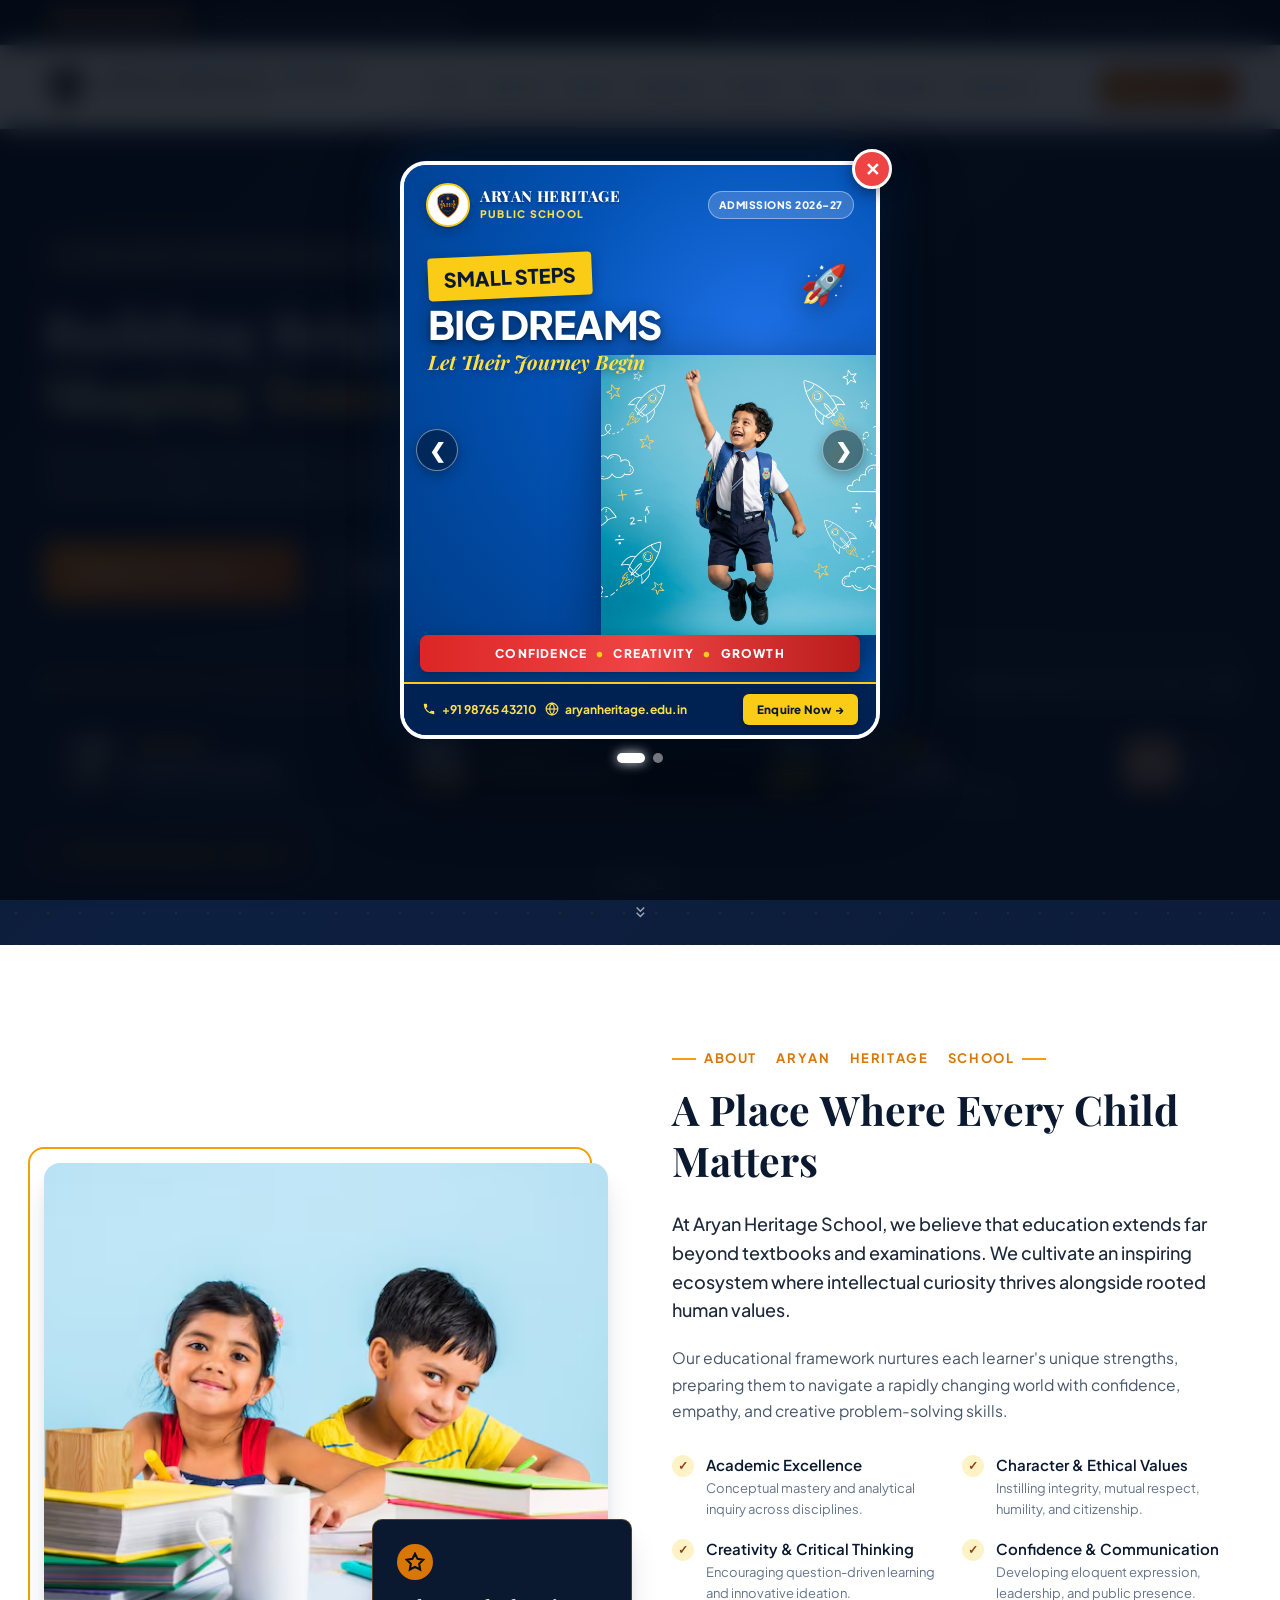
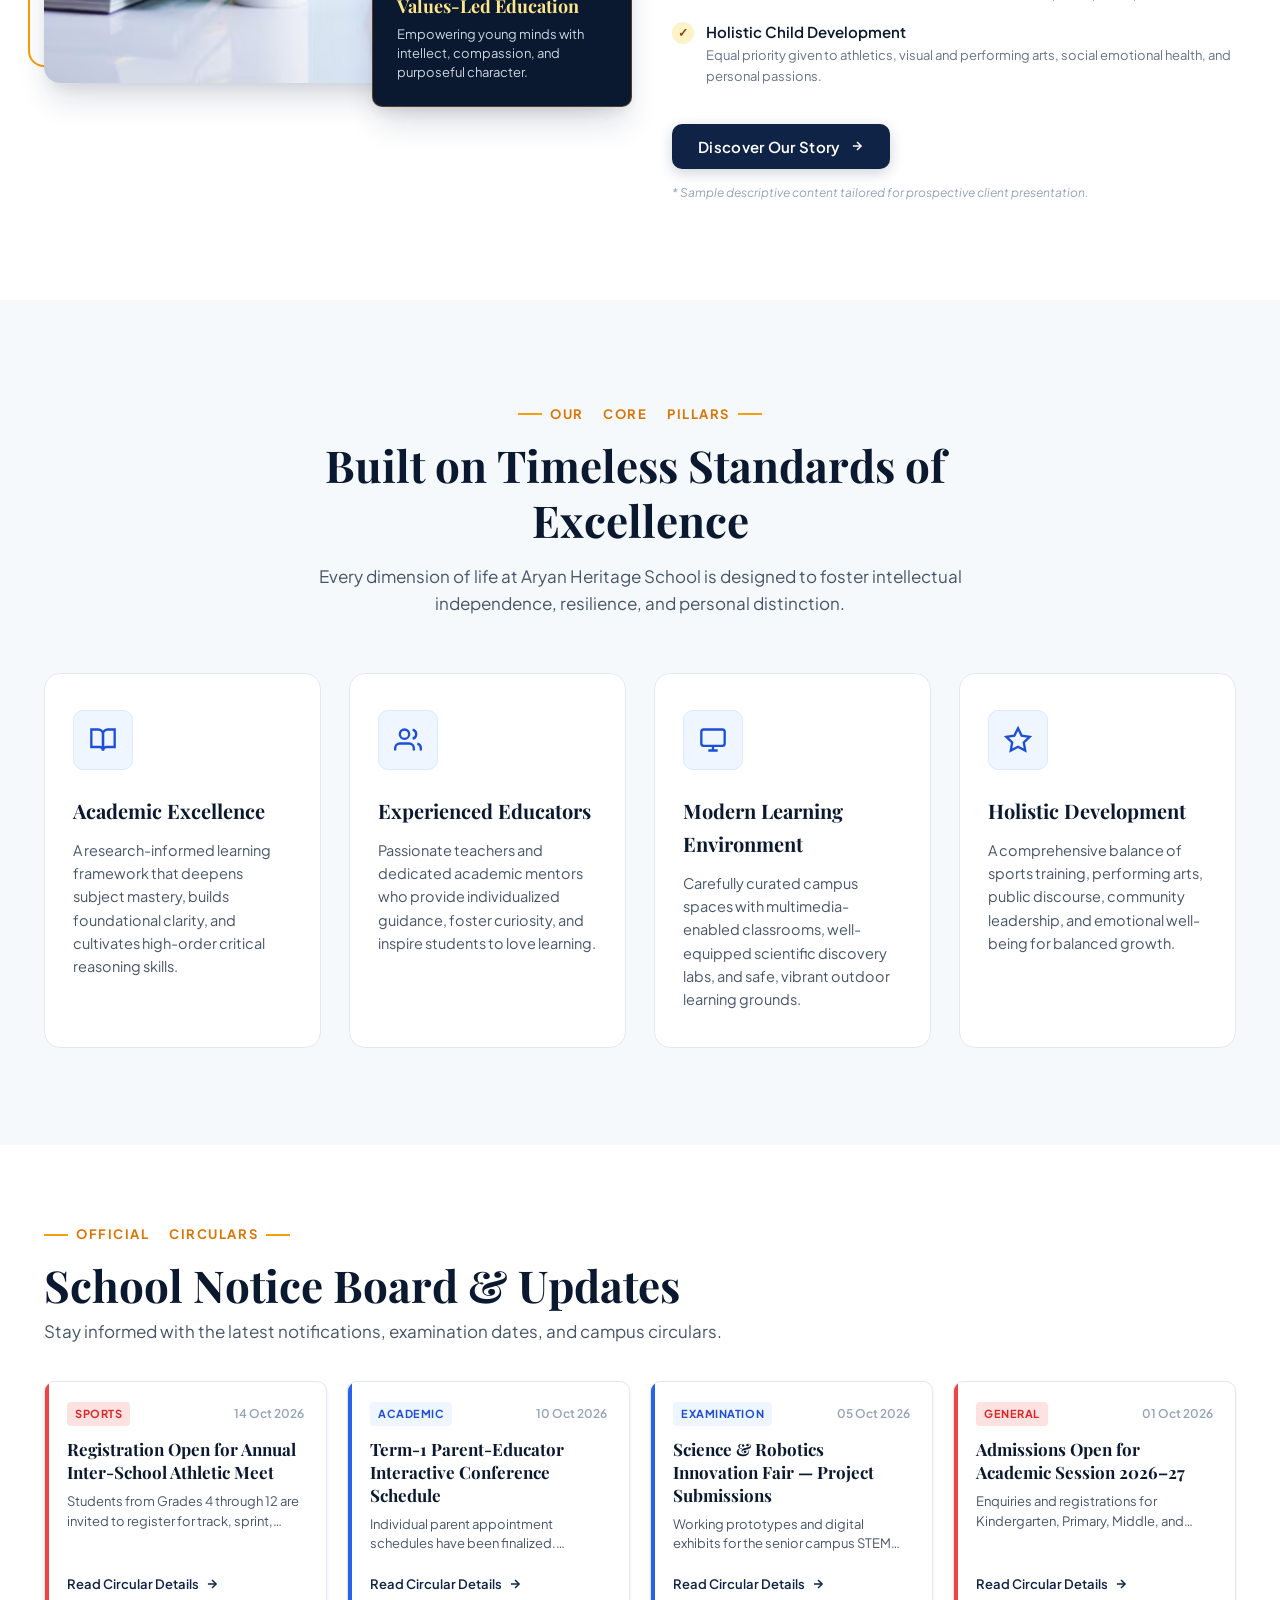
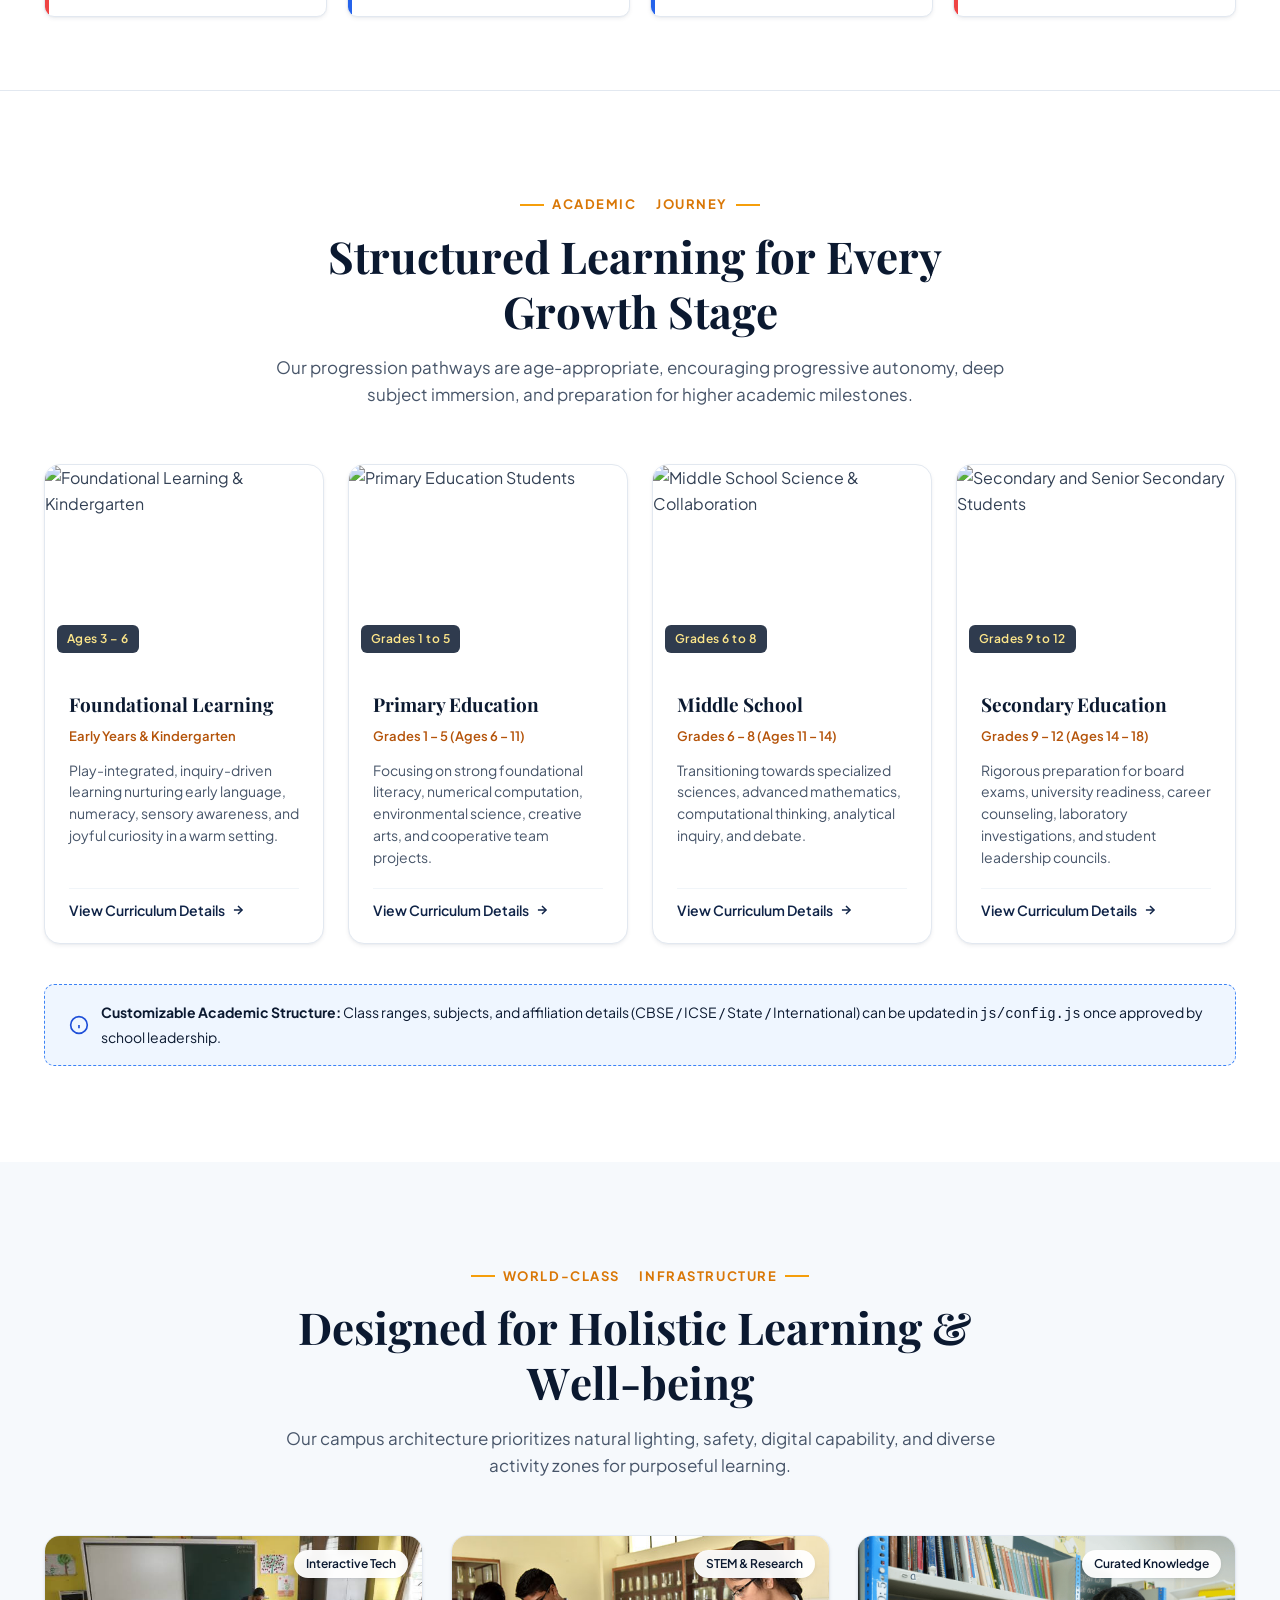
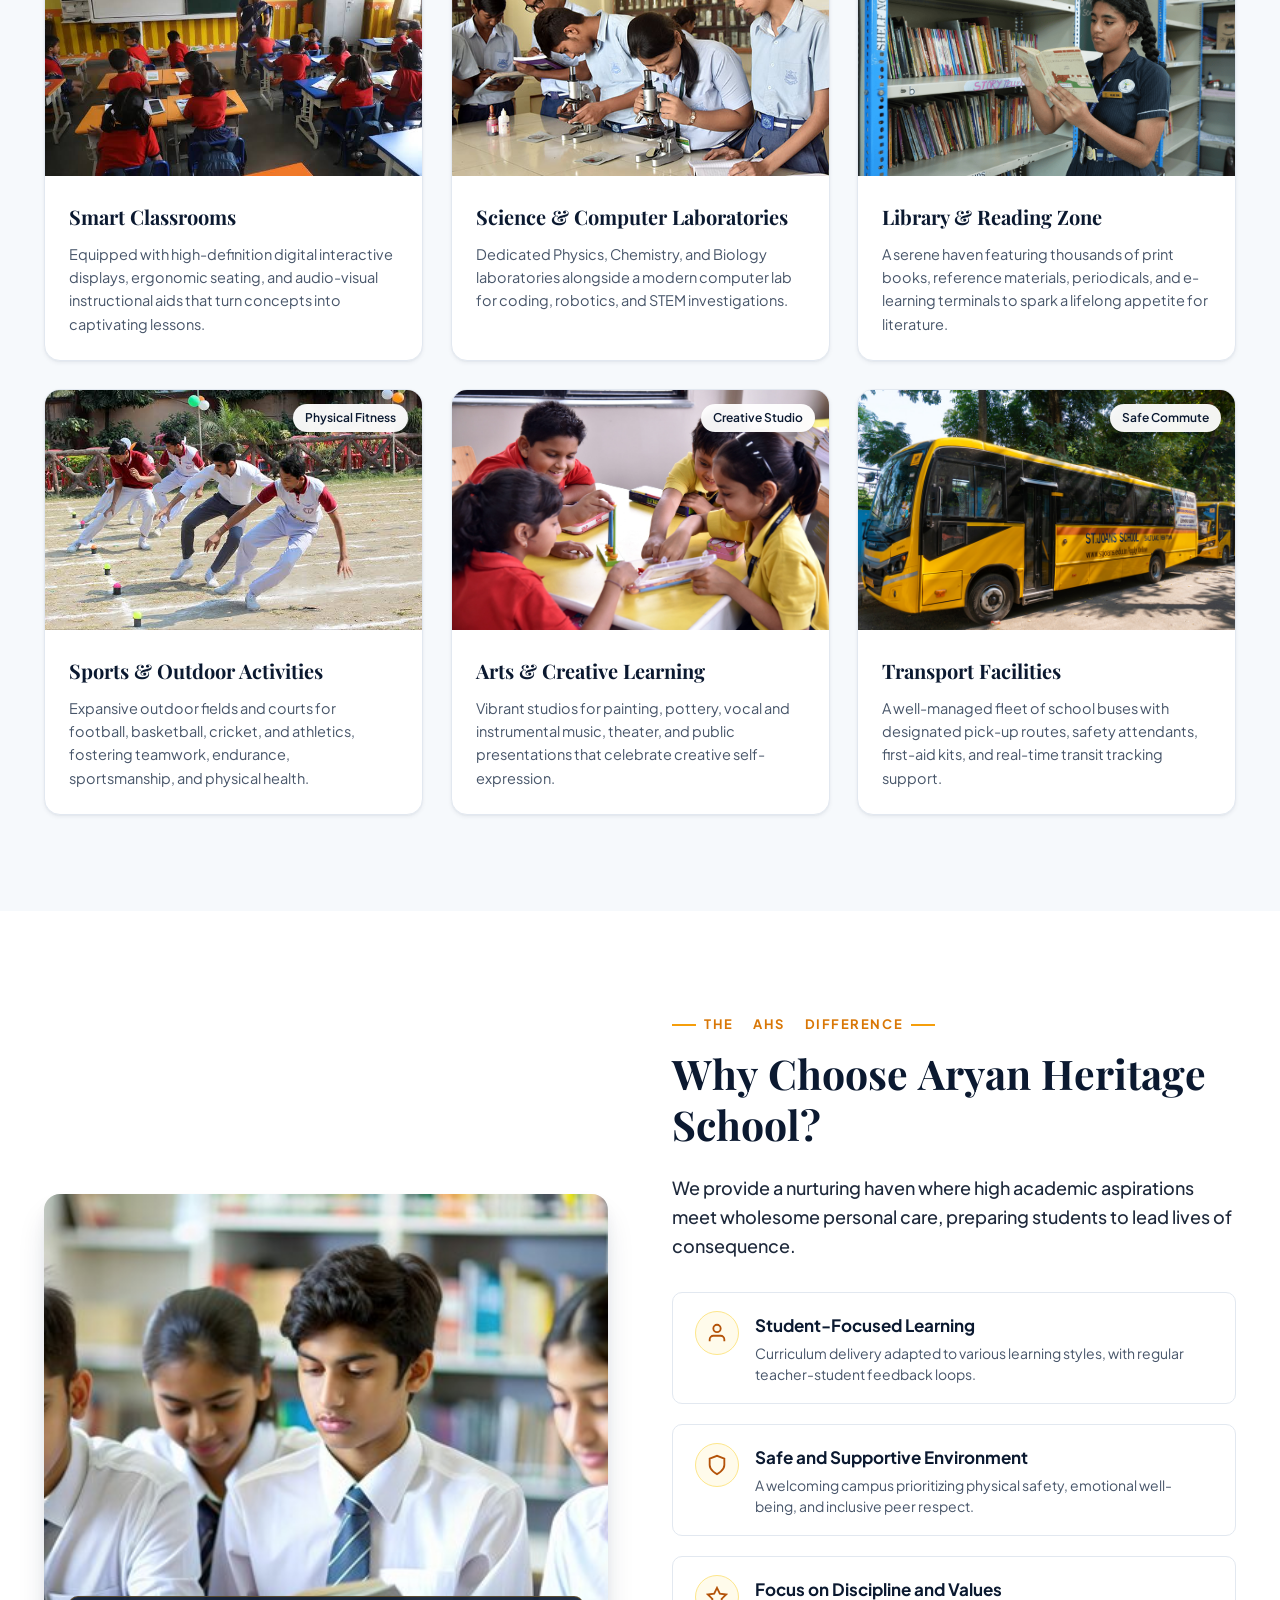
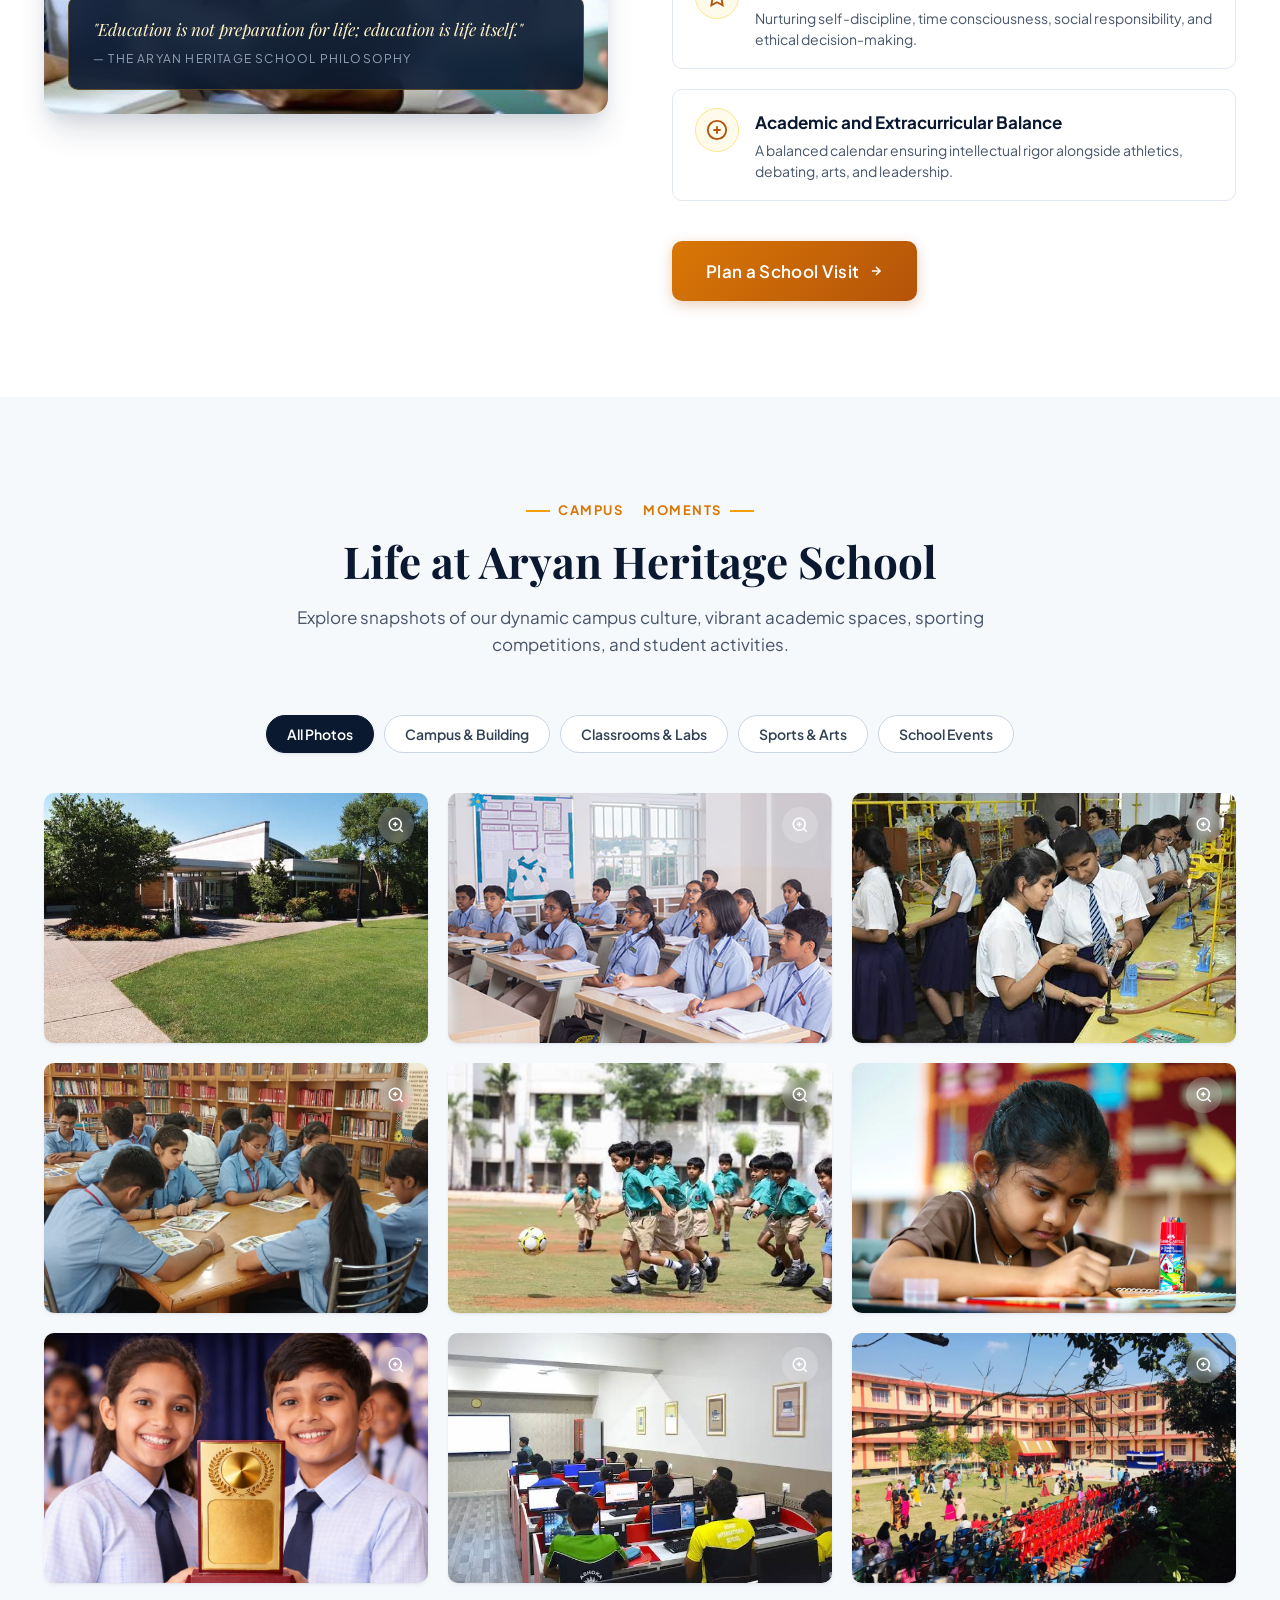
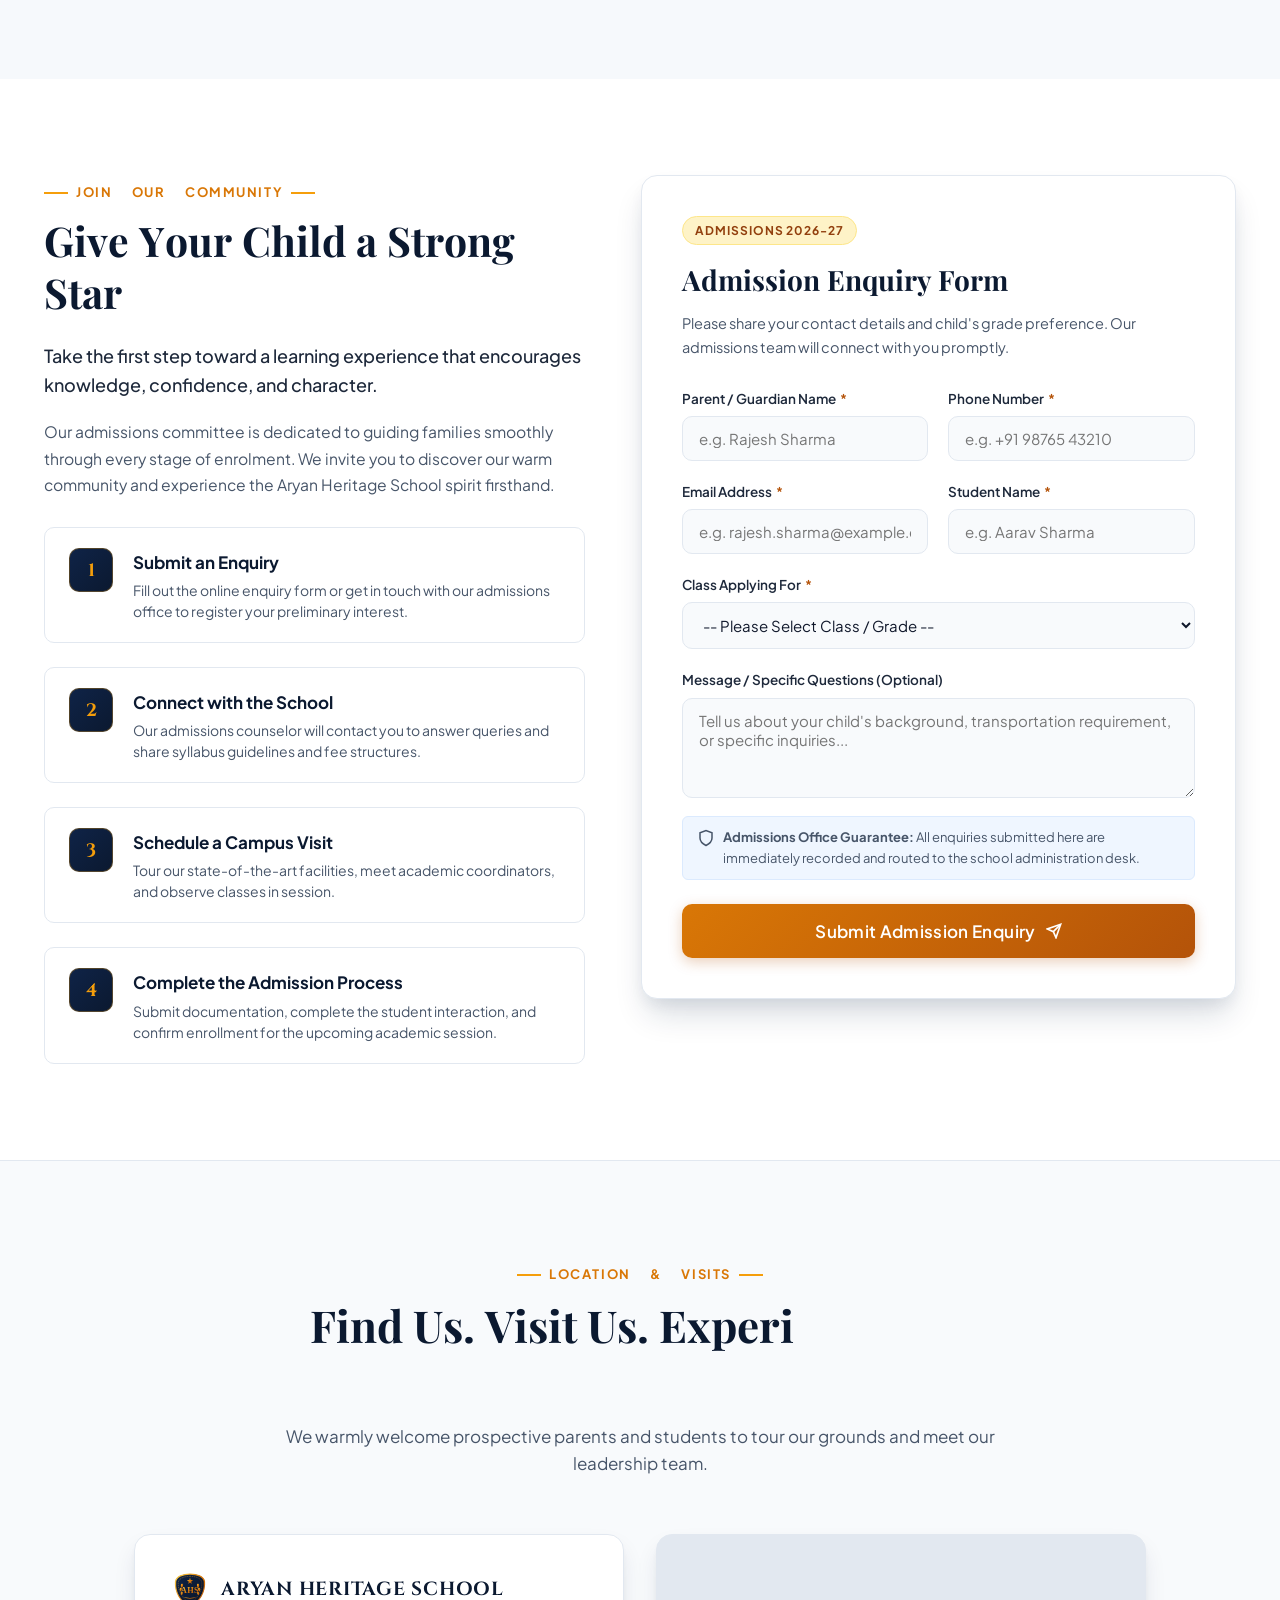
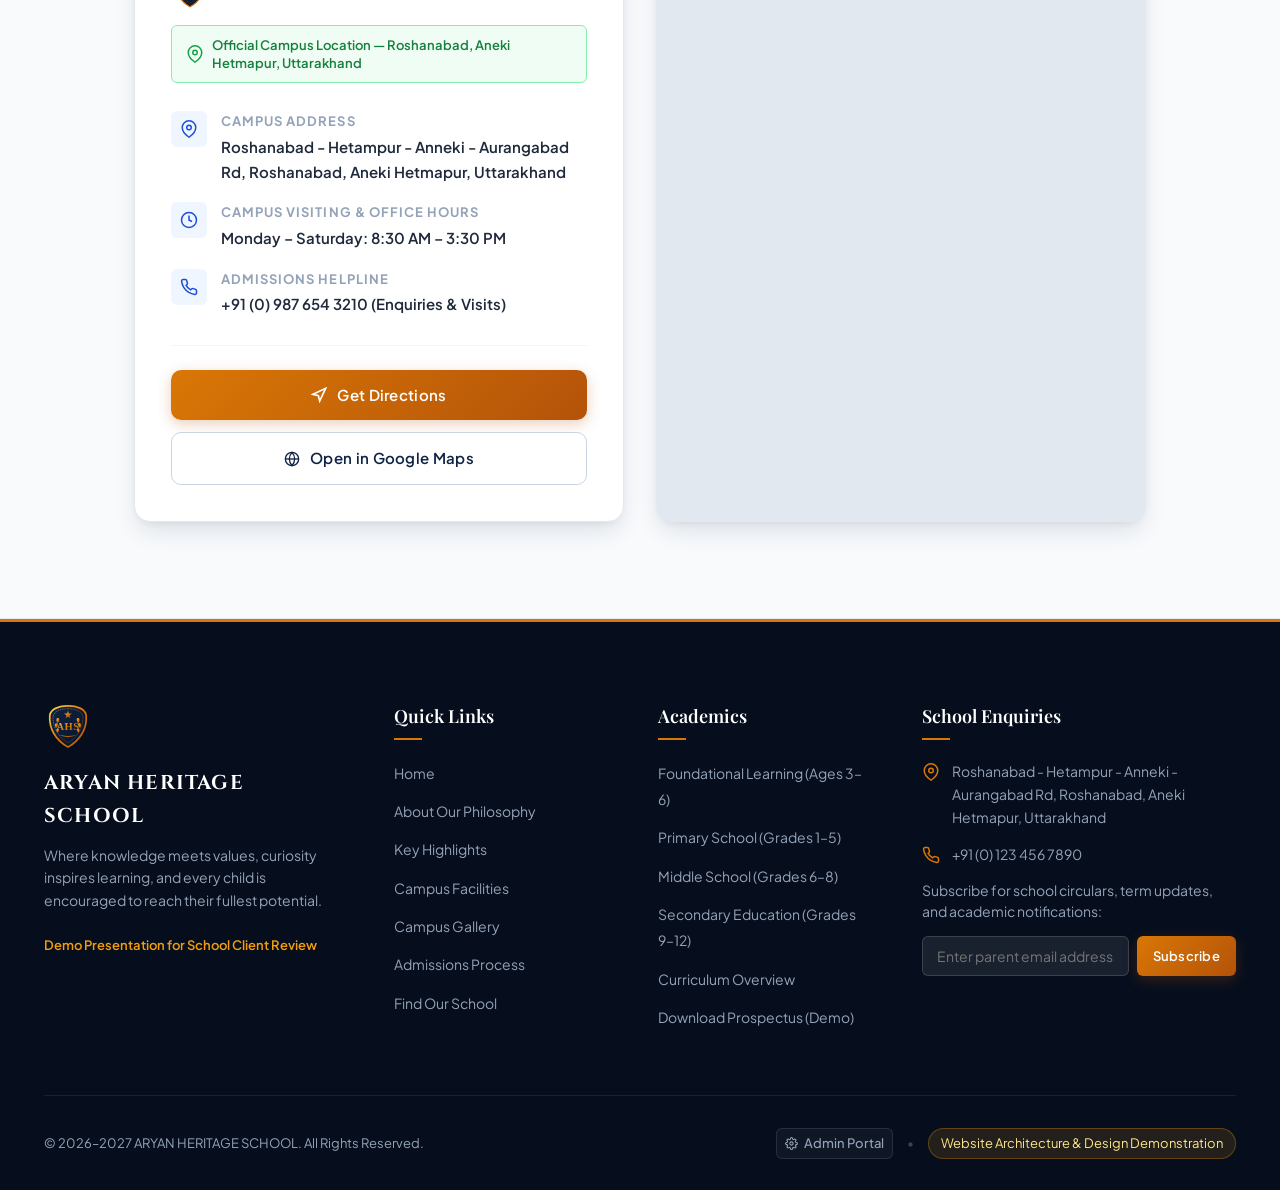
==== commit de82ed23: "fix" ====
--- a/index.html
+++ b/index.html
@@ -540,7 +540,7 @@
               <!-- Card 4 -->
               <div class="hero-pillar-item" data-target="#highlights" role="button" tabindex="-1">
                 <div class="hero-pillar-media">
-                  <img src="assets/wellbeing.jpg" alt="Holistic Well-being" class="hero-pillar-img" loading="lazy">
+                  <img src="assets/card2.jpg" alt="Holistic Well-being" class="hero-pillar-img pillar-img-student-girl" loading="lazy">
                 </div>
                 <div class="hero-pillar-text">
                   <span class="pillar-tag">✦ Flourish</span>
@@ -591,7 +591,7 @@
               <!-- Card 7 (Added) -->
               <div class="hero-pillar-item" data-target="#about" role="button" tabindex="-1">
                 <div class="hero-pillar-media">
-                  <img src="assets/leadership.jpg" alt="Global Leadership" class="hero-pillar-img" loading="lazy">
+                  <img src="assets/card1.avif" alt="Global Leadership" class="hero-pillar-img pillar-img-student-leaders" loading="lazy">
                 </div>
                 <div class="hero-pillar-text">
                   <span class="pillar-tag">✦ Leadership</span>
@@ -662,7 +662,7 @@
               <!-- Card 4 -->
               <div class="hero-pillar-item" data-target="#highlights" role="button" tabindex="-1">
                 <div class="hero-pillar-media">
-                  <img src="assets/wellbeing.jpg" alt="Holistic Well-being" class="hero-pillar-img" loading="lazy">
+                  <img src="assets/card2.jpg" alt="Holistic Well-being" class="hero-pillar-img pillar-img-student-girl" loading="lazy">
                 </div>
                 <div class="hero-pillar-text">
                   <span class="pillar-tag">✦ Flourish</span>
@@ -713,7 +713,7 @@
               <!-- Card 7 (Added) -->
               <div class="hero-pillar-item" data-target="#about" role="button" tabindex="-1">
                 <div class="hero-pillar-media">
-                  <img src="assets/leadership.jpg" alt="Global Leadership" class="hero-pillar-img" loading="lazy">
+                  <img src="assets/card1.avif" alt="Global Leadership" class="hero-pillar-img pillar-img-student-leaders" loading="lazy">
                 </div>
                 <div class="hero-pillar-text">
                   <span class="pillar-tag">✦ Leadership</span>
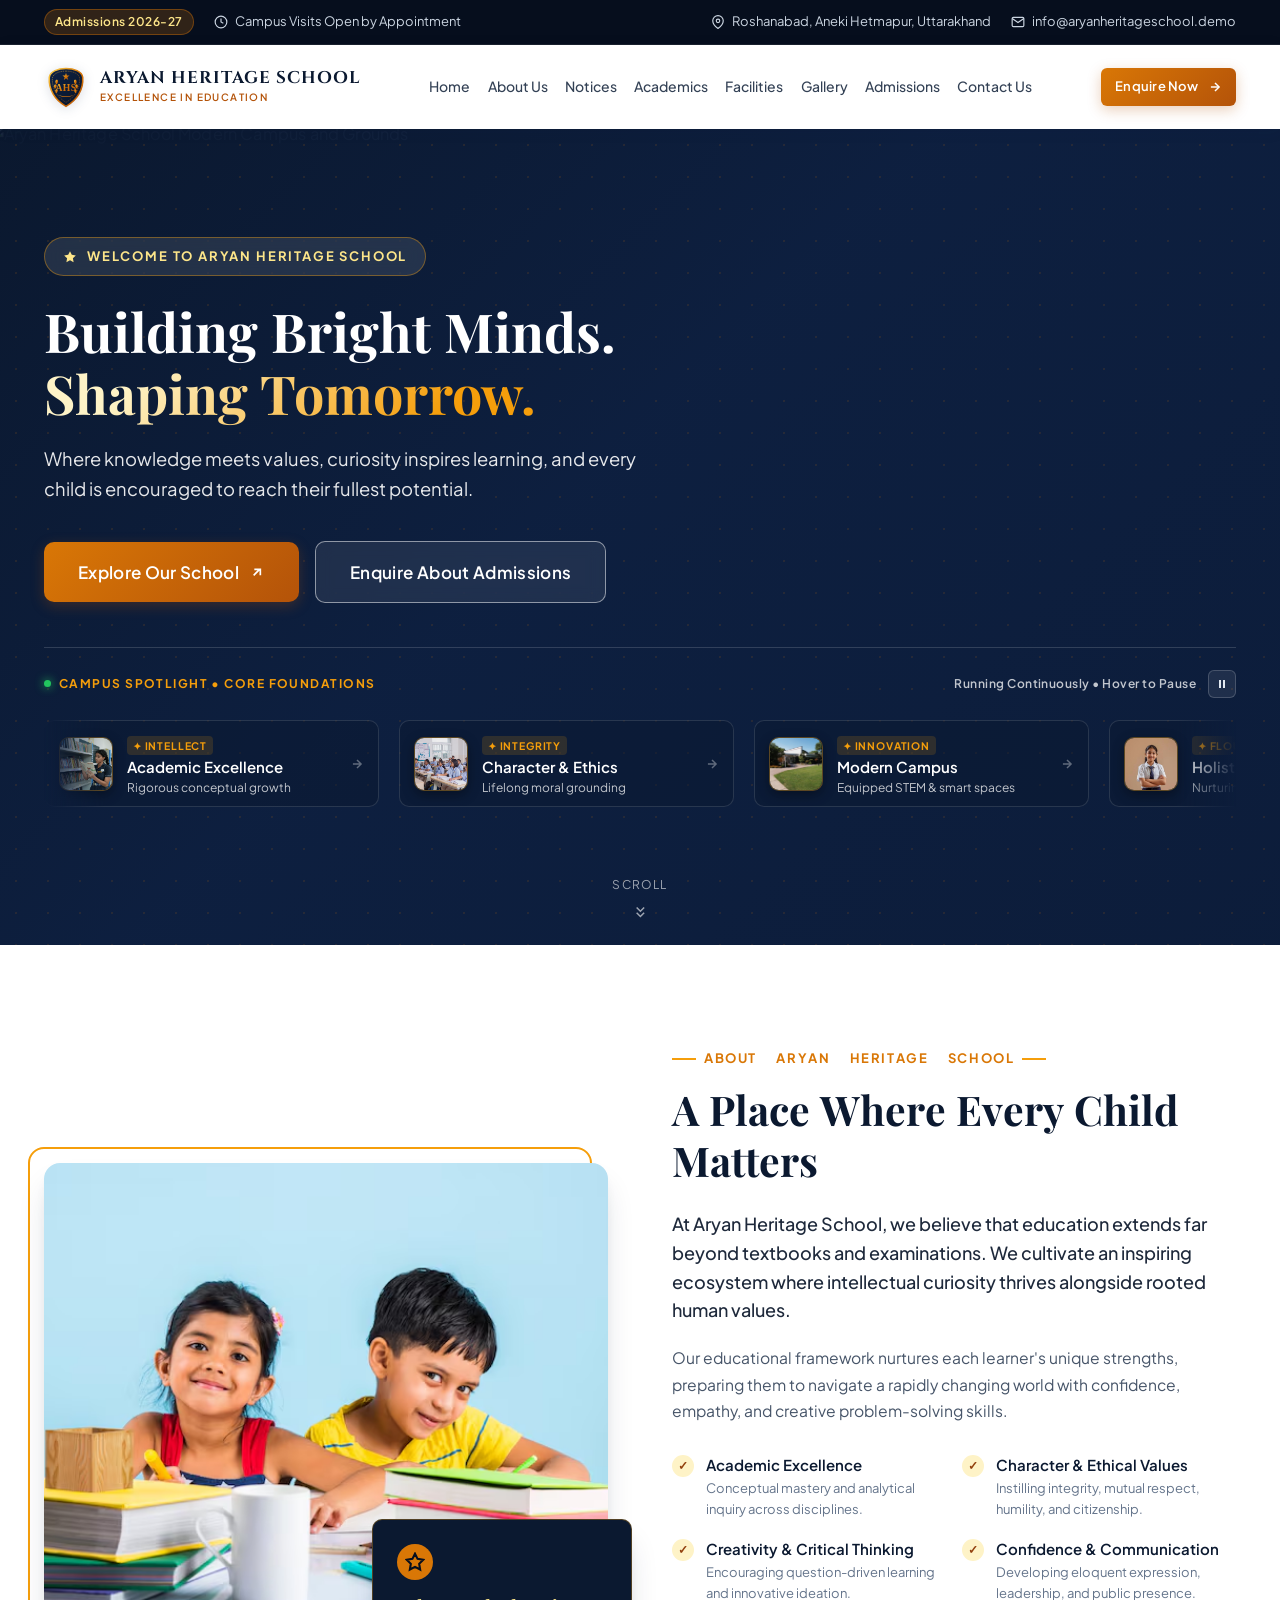
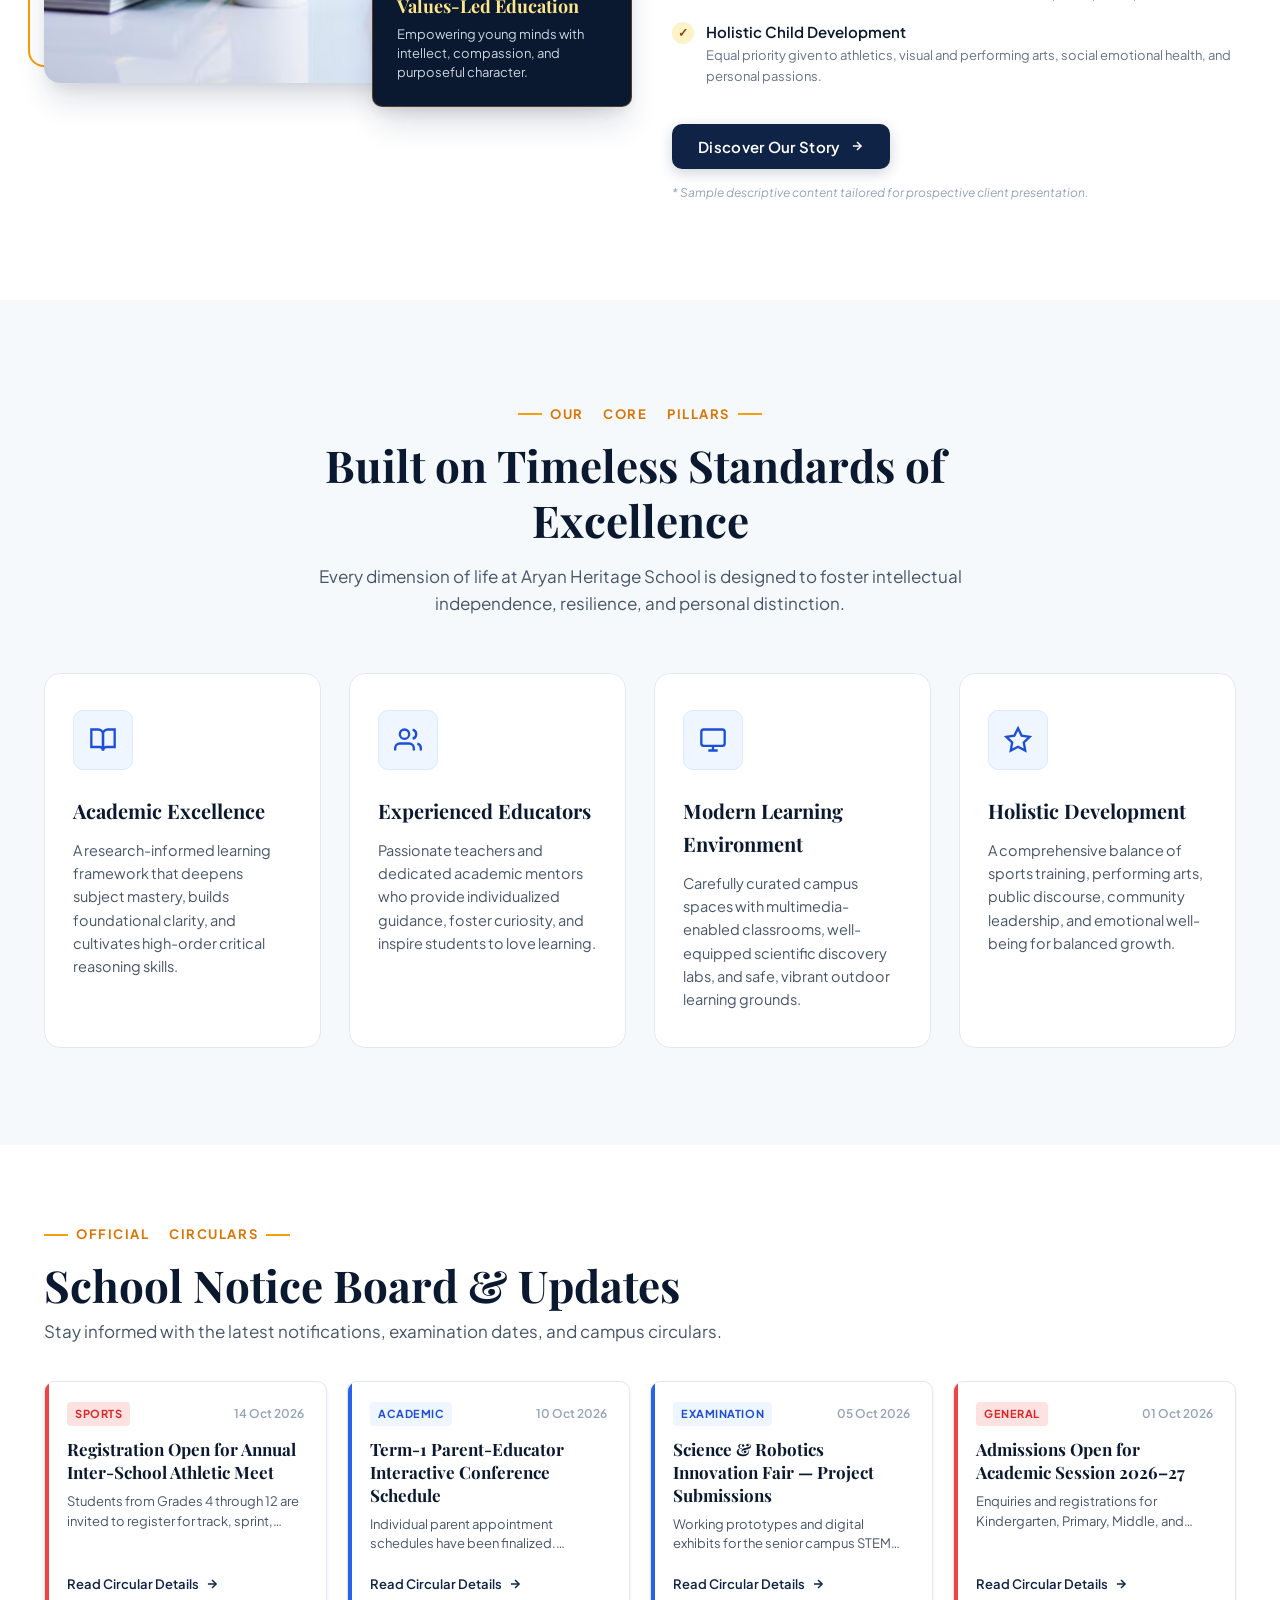
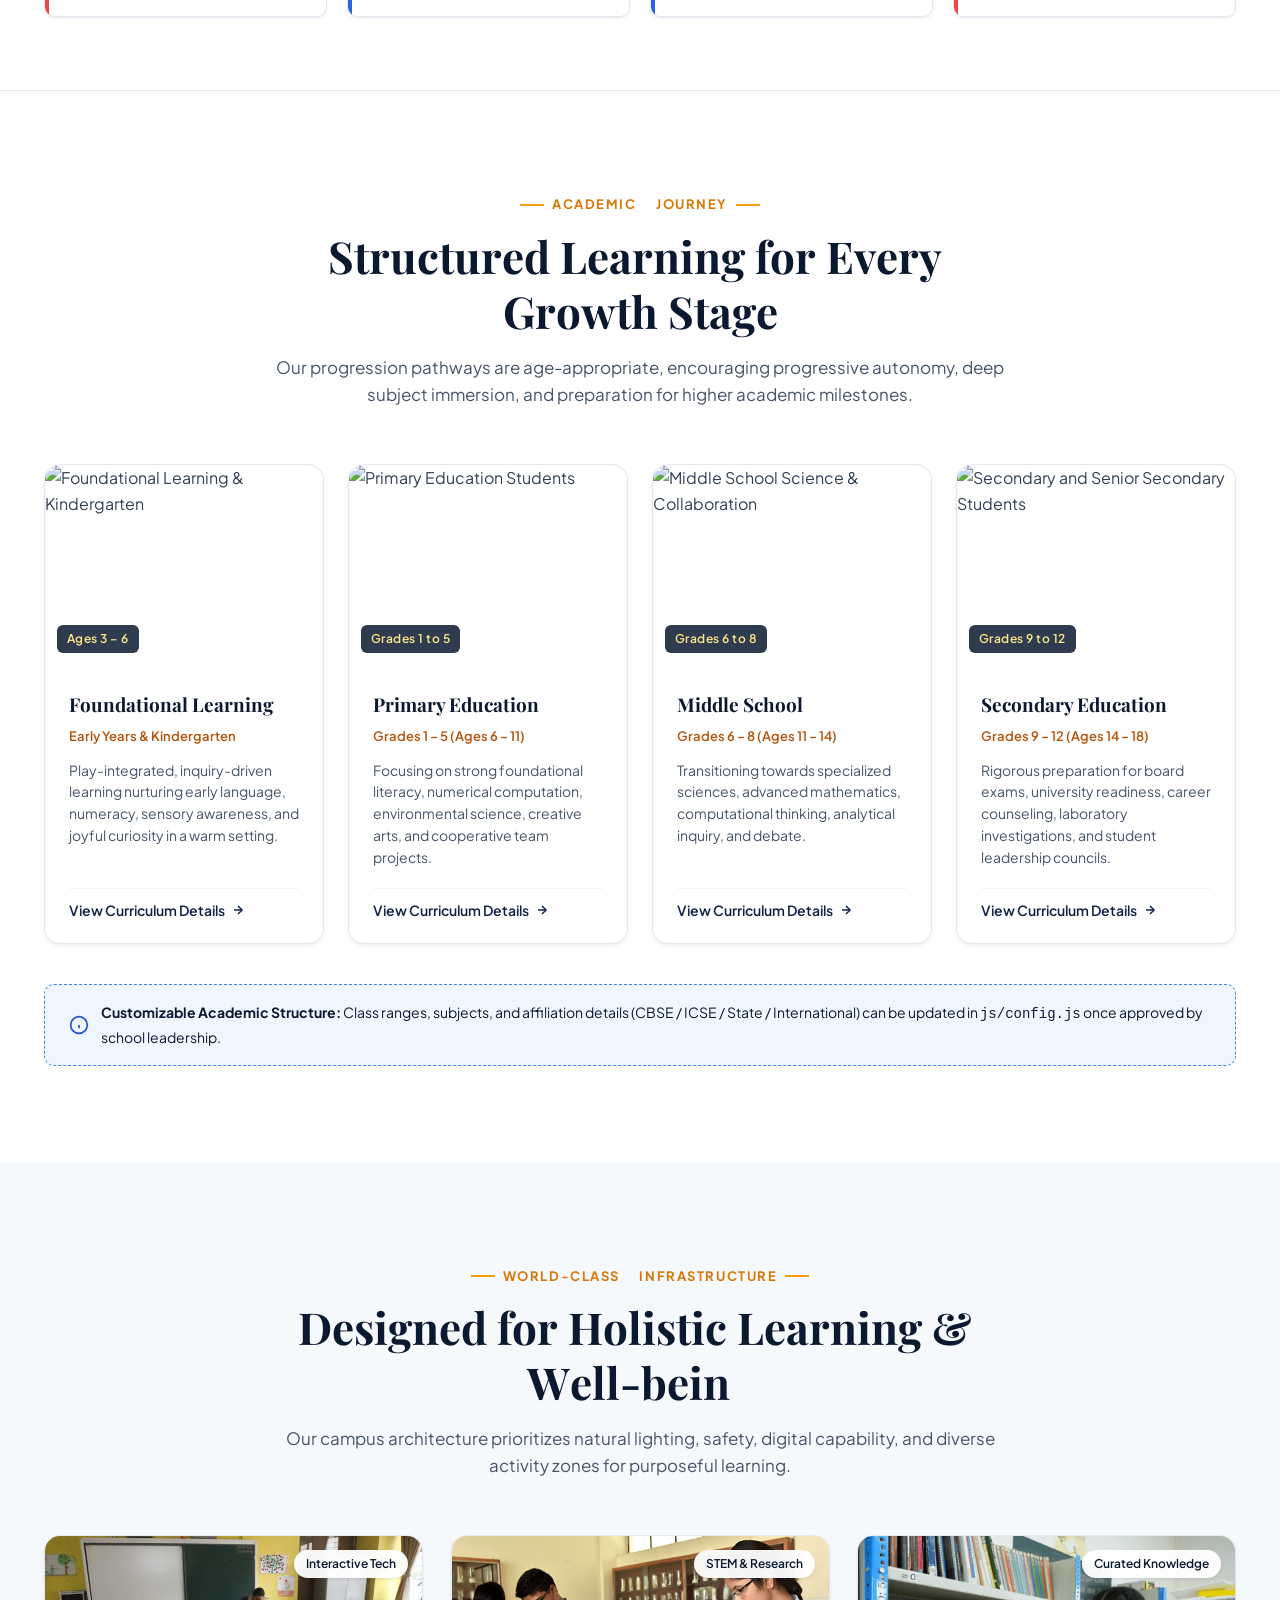
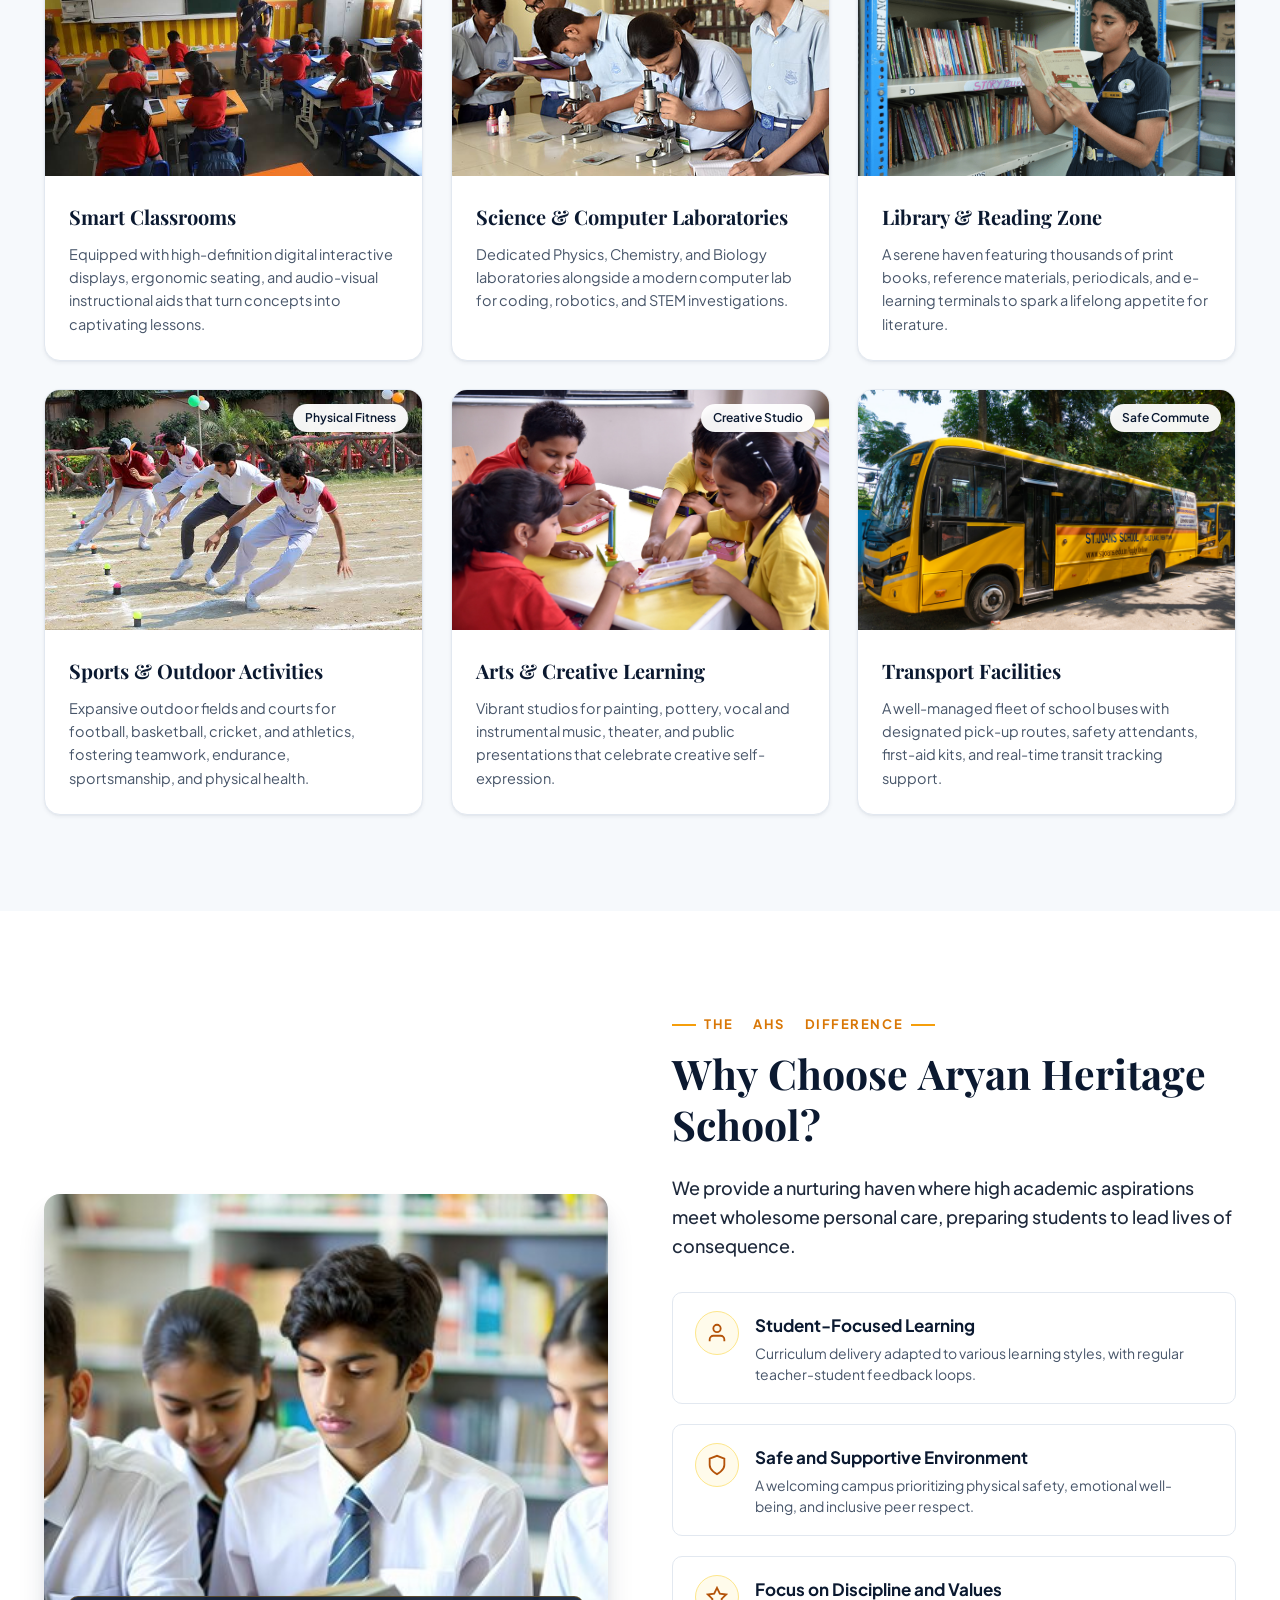
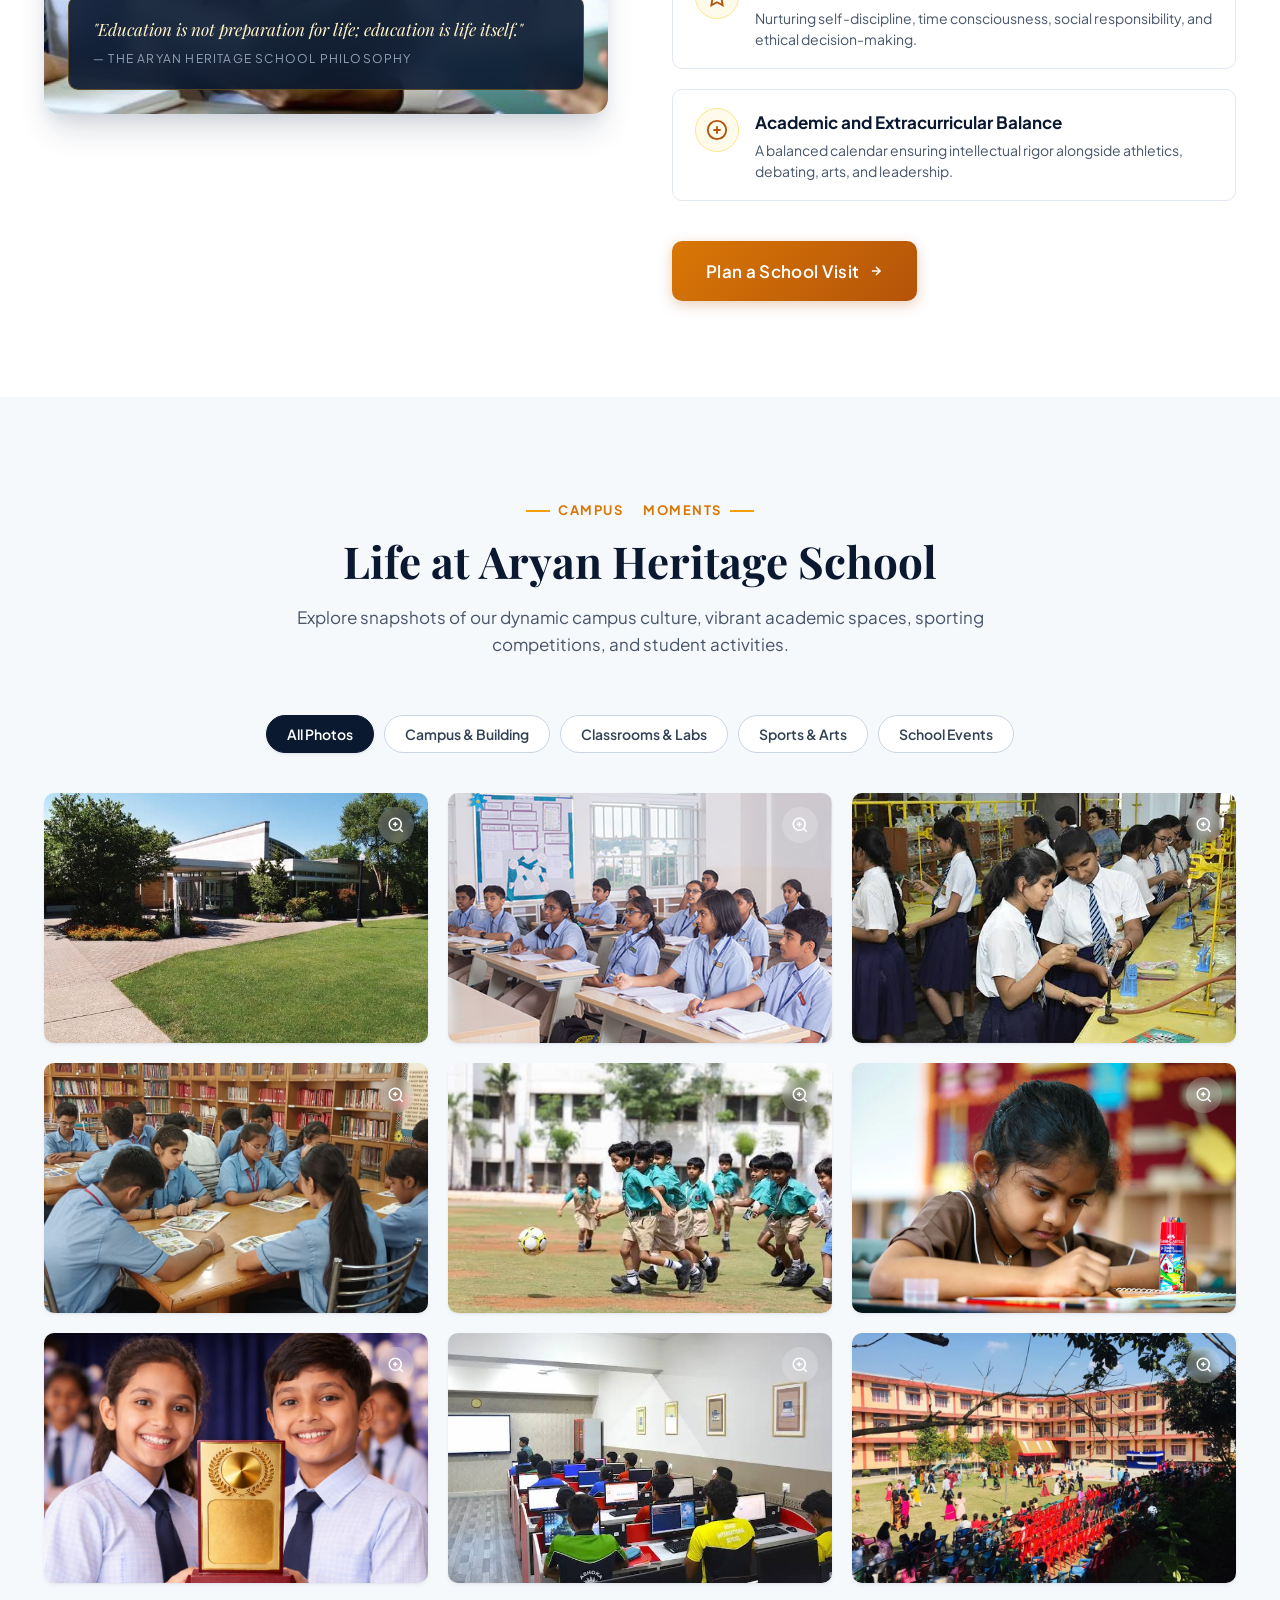
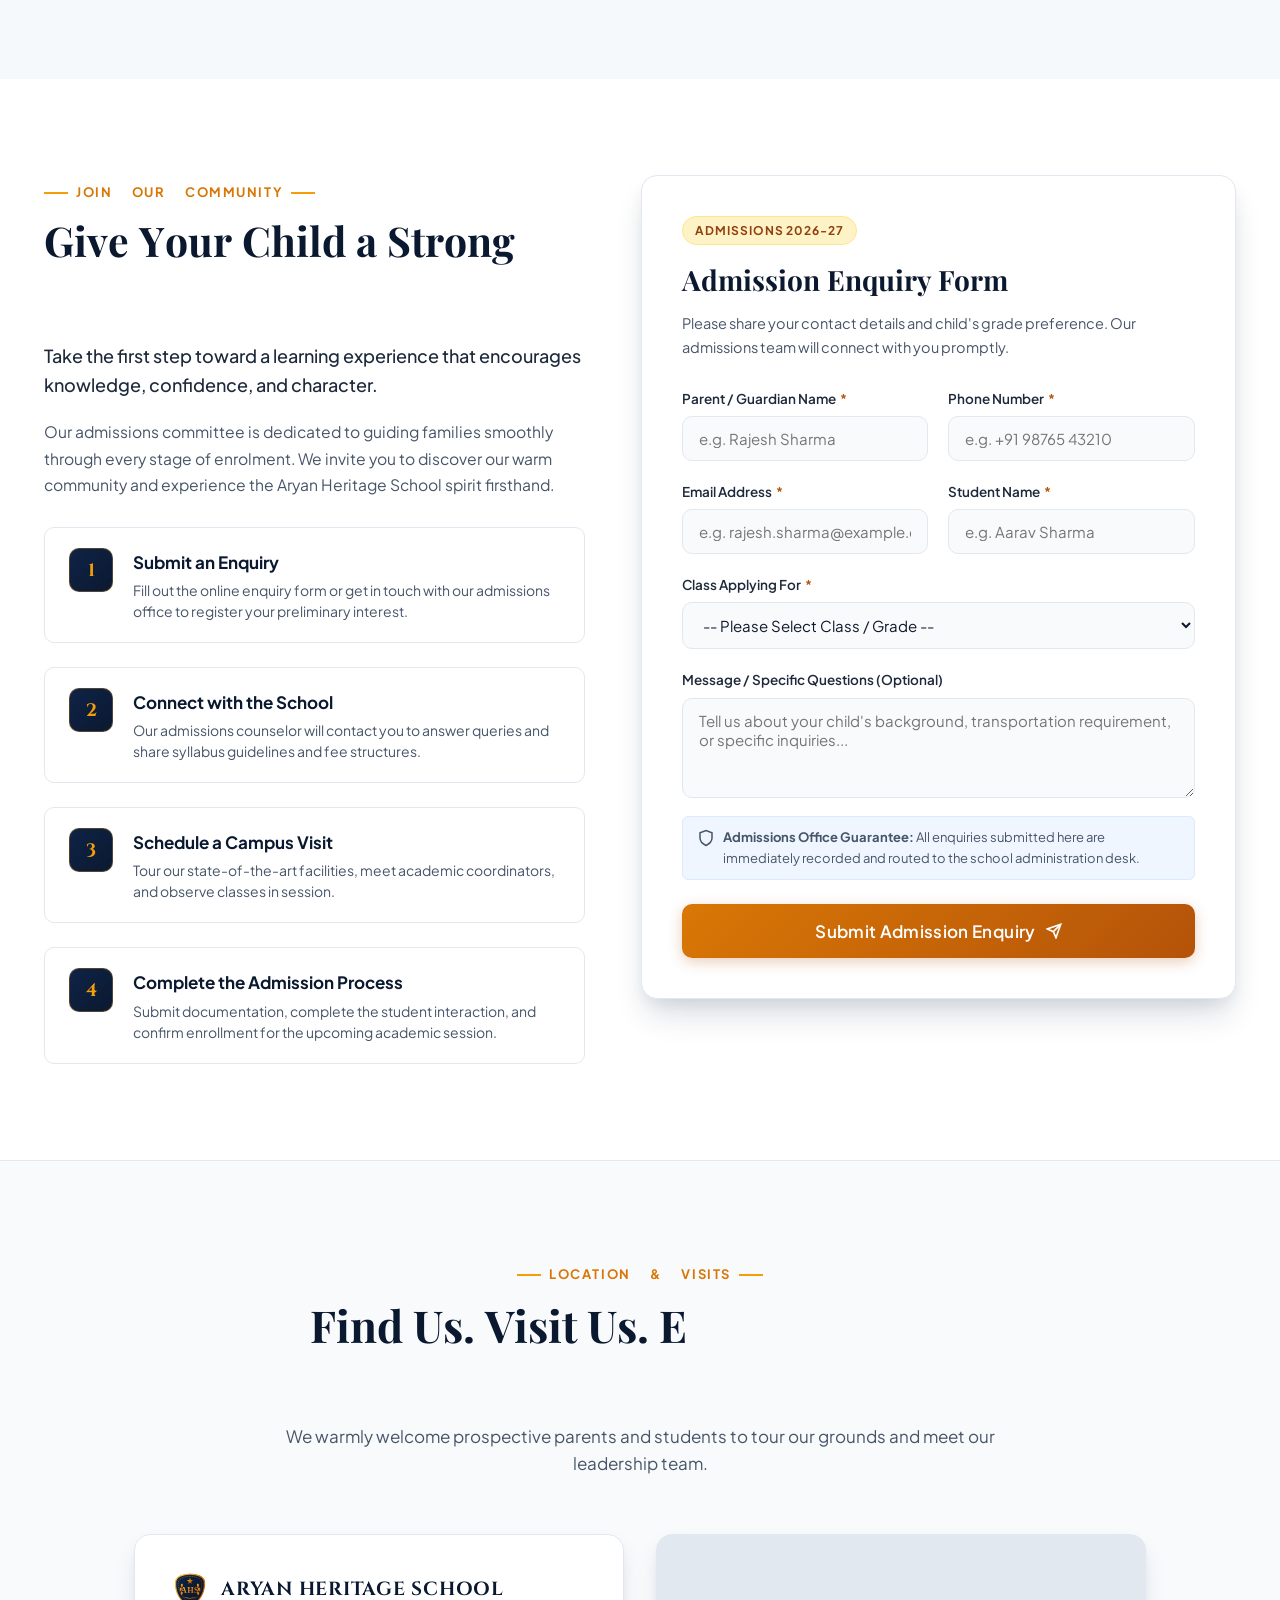
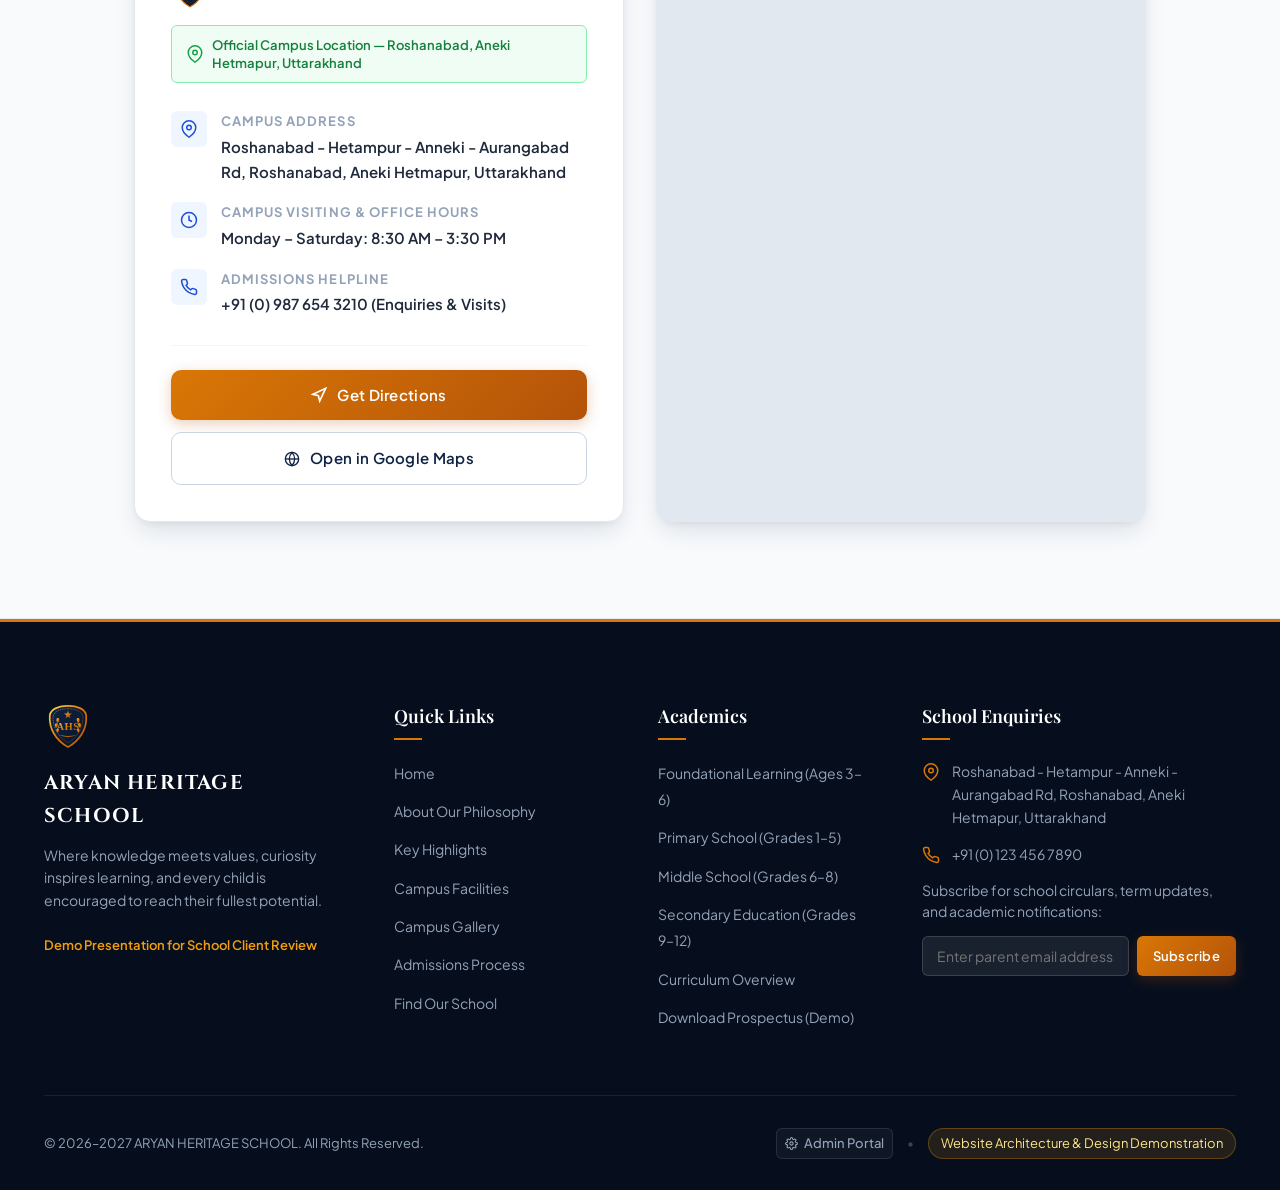
==== commit 86fb3cb1: "fix" ====
--- a/index.html
+++ b/index.html
@@ -2160,9 +2160,9 @@
     </div>
   </div>
 
-  <!-- DYNAMIC ANNOUNCEMENT & CITATION POPUP CAROUSEL (LOOPING 2 CARDS) -->
+  <!-- DYNAMIC ANNOUNCEMENT & CITATION POPUP CAROUSEL (LOOPING 2 CARDS) [DISABLED FOR NOW] -->
   <div class="welcome-modal-overlay" id="bestSchoolModalOverlay" role="dialog" aria-modal="true"
-    aria-labelledby="modalPosterTitle1">
+    aria-labelledby="modalPosterTitle1" style="display: none !important;">
 
     <div class="poster-modal-container" id="posterModalContainer">
       <!-- Floating Red Circular Close Button (top-right as in screenshot) -->
@@ -2351,8 +2351,8 @@
     </div>
   </div>
 
-  <!-- Docked Re-open Floating Pill (Bottom-Left) -->
-  <button class="best-school-floating-badge" id="reopenBestSchoolCardBtn" title="View National Excellence Citation">
+  <!-- Docked Re-open Floating Pill (Bottom-Left) [DISABLED FOR NOW] -->
+  <button class="best-school-floating-badge" id="reopenBestSchoolCardBtn" title="View National Excellence Citation" style="display: none !important;">
     <img src="assets/favicon.svg" alt="AHS Crest" width="18" height="18" class="badge-crest-icon">
     <span class="badge-pill-text">#1 School of Excellence • 2026–27</span>
   </button>
--- a/css/style.css
+++ b/css/style.css
@@ -4277,6 +4277,61 @@
   }
 }
 
+/* Extra Small Smartphones (< 380px) */
+@media (max-width: 380px) {
+  .poster-modal-container {
+    max-width: 300px;
+    border-width: 2.5px;
+    border-radius: 16px;
+  }
+
+  .poster-slides-viewport,
+  .poster-card {
+    min-height: 440px;
+  }
+
+  .poster-headline-white {
+    font-size: 1.62rem;
+  }
+
+  .poster-badge-yellow {
+    font-size: 0.92rem;
+    padding: 3px 10px;
+  }
+
+  .poster-script-yellow {
+    font-size: 0.92rem;
+  }
+
+  .poster-hero-image-wrap {
+    width: 170px;
+    height: 220px;
+  }
+
+  .poster-hero-awards {
+    width: 155px;
+    height: 180px;
+  }
+
+  .poster-ribbon-bar {
+    font-size: 0.6rem;
+    letter-spacing: 0.04em;
+    padding: 5px 8px;
+    gap: 4px;
+    margin: 0 8px 6px 8px;
+  }
+
+  .poster-footer-strip {
+    font-size: 0.64rem;
+    padding: 6px 10px;
+  }
+
+  .poster-cta-btn {
+    font-size: 0.62rem;
+    padding: 4px 8px;
+  }
+}
+
 /* Docked Re-open Floating Pill (Bottom-Left) */
 .best-school-floating-badge {
   position: fixed;
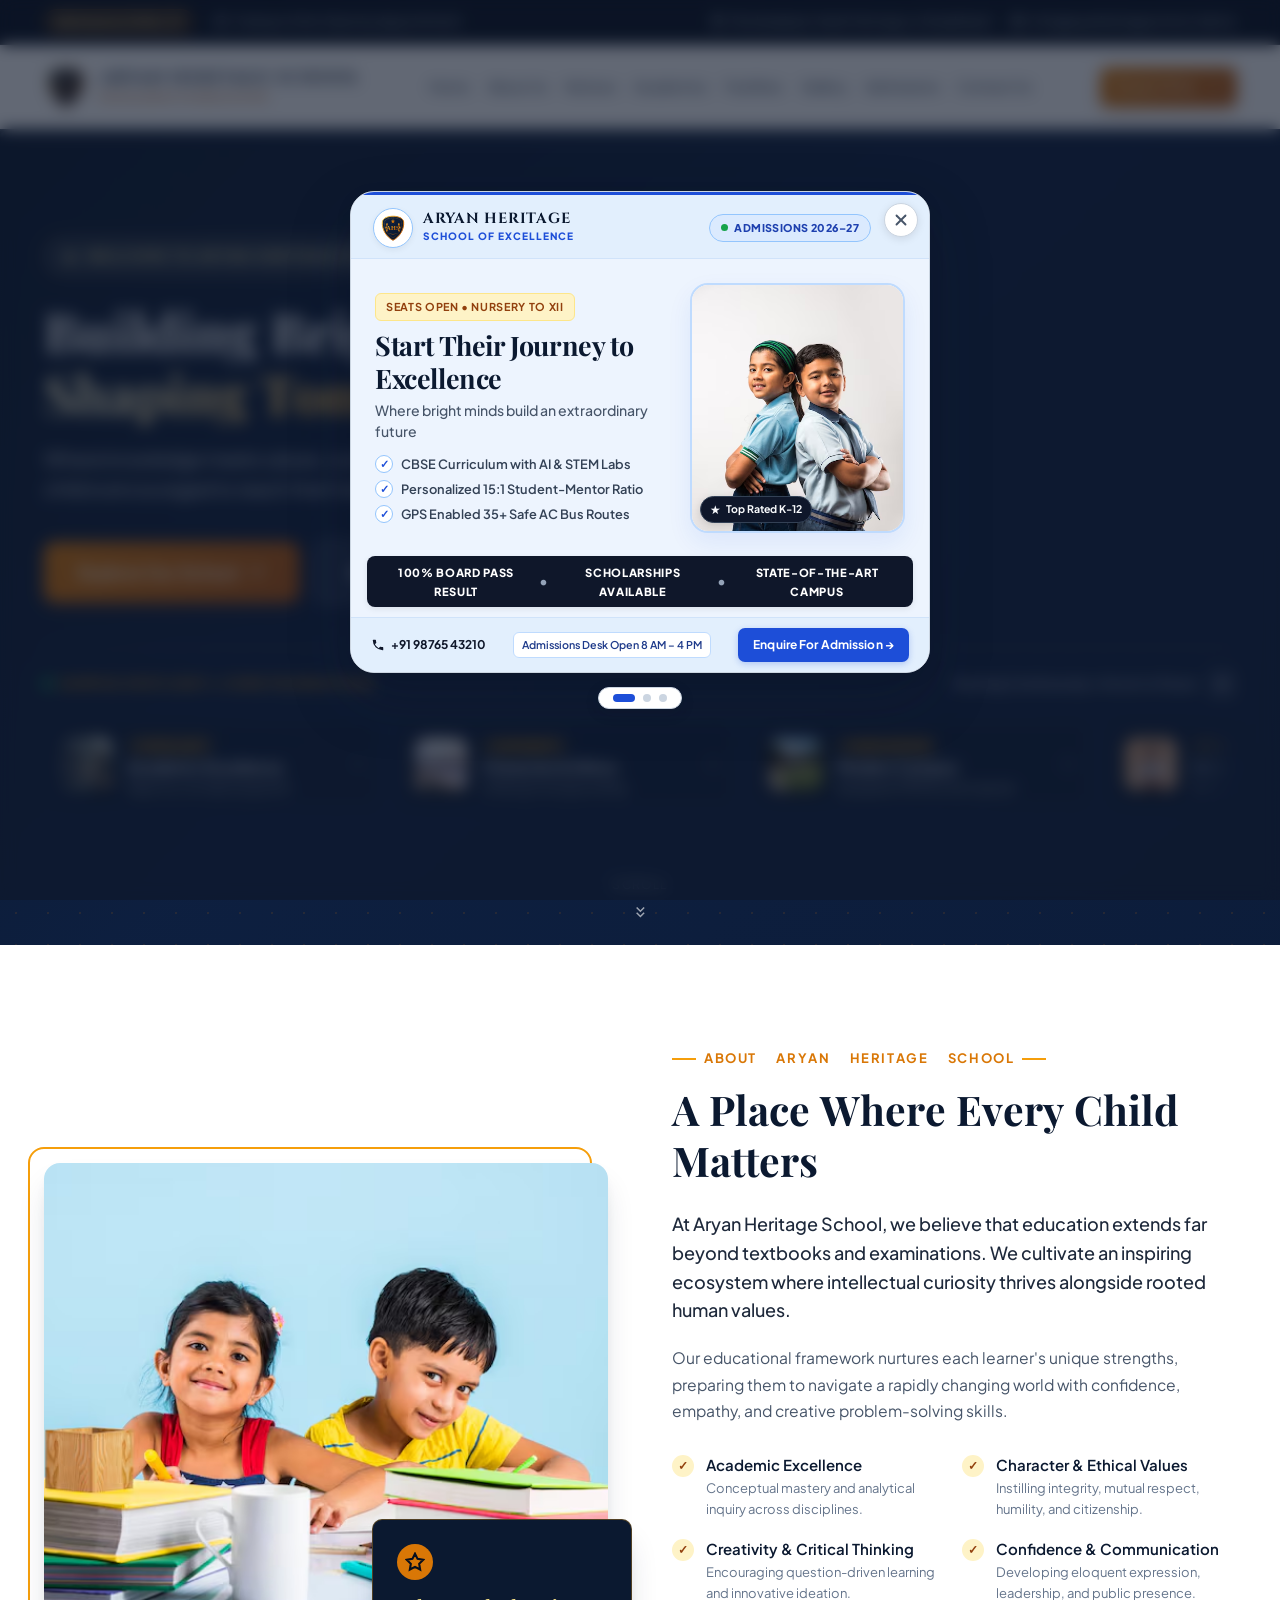
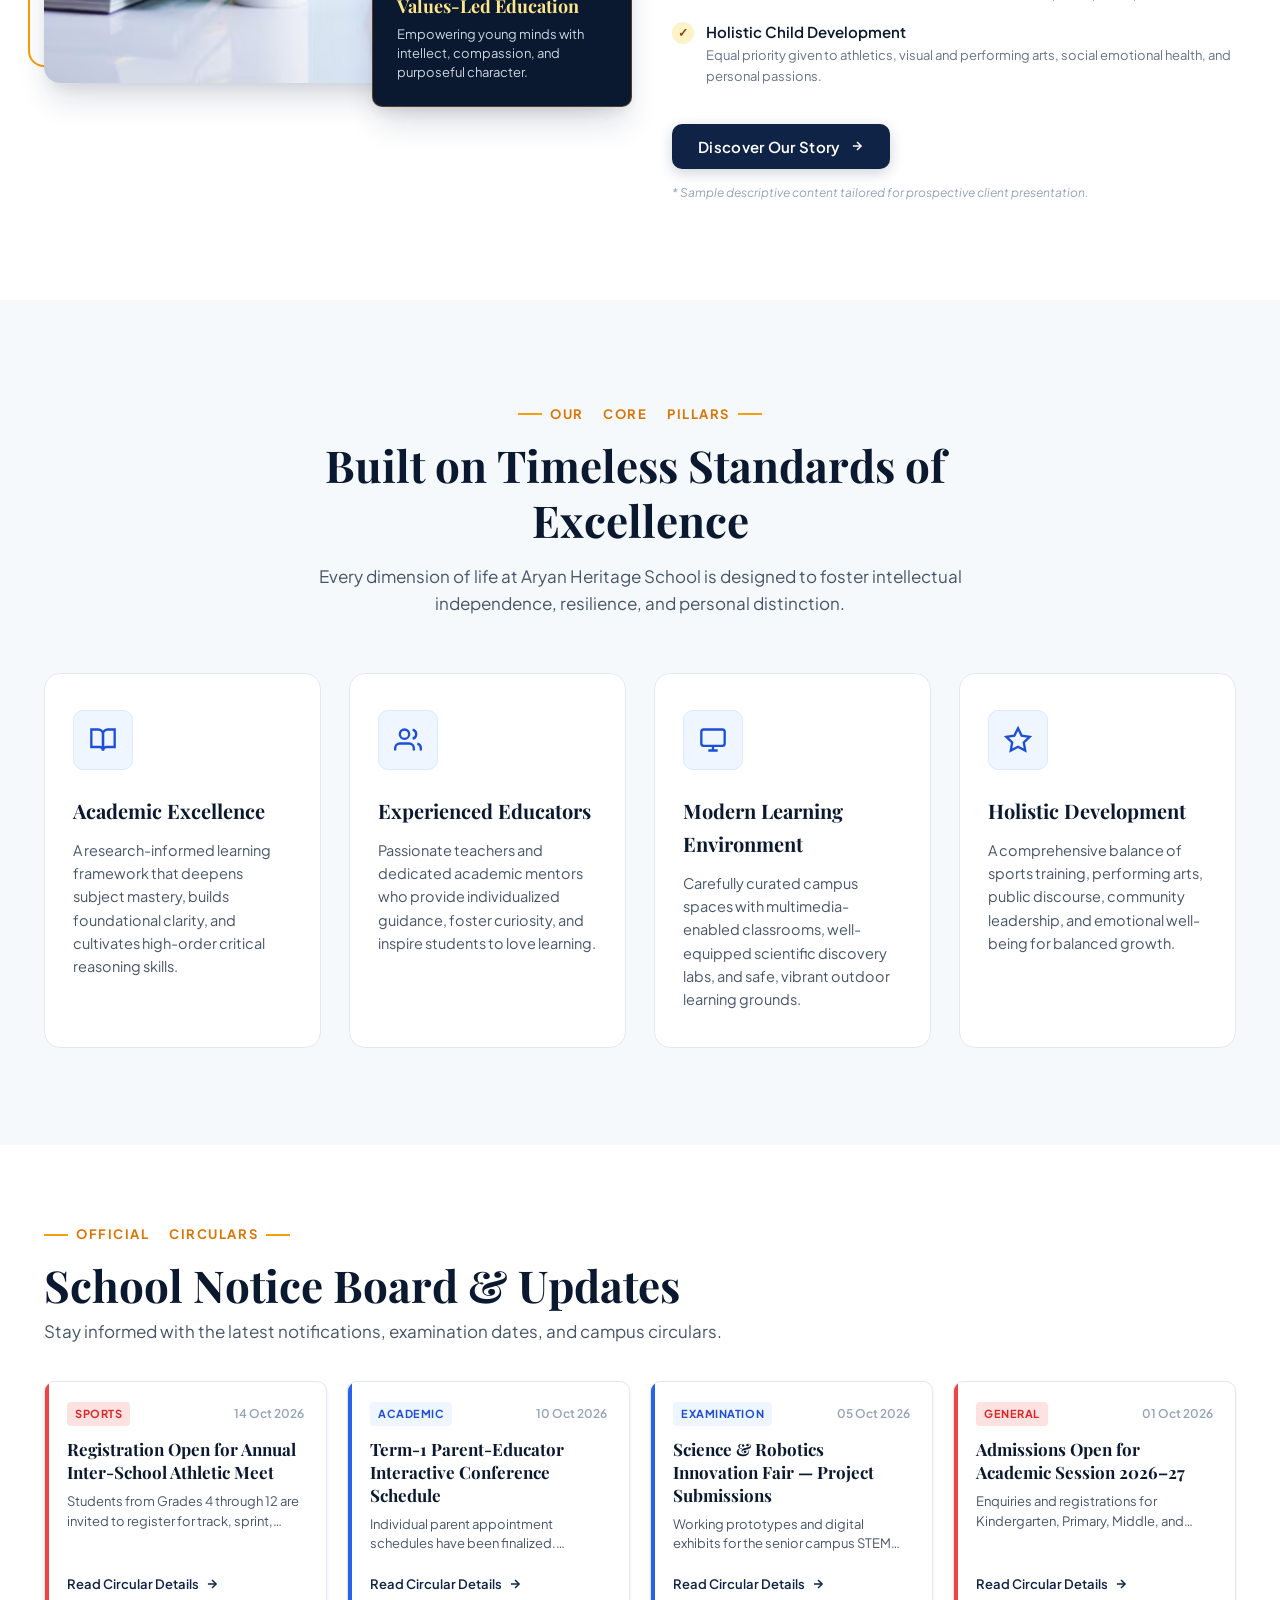
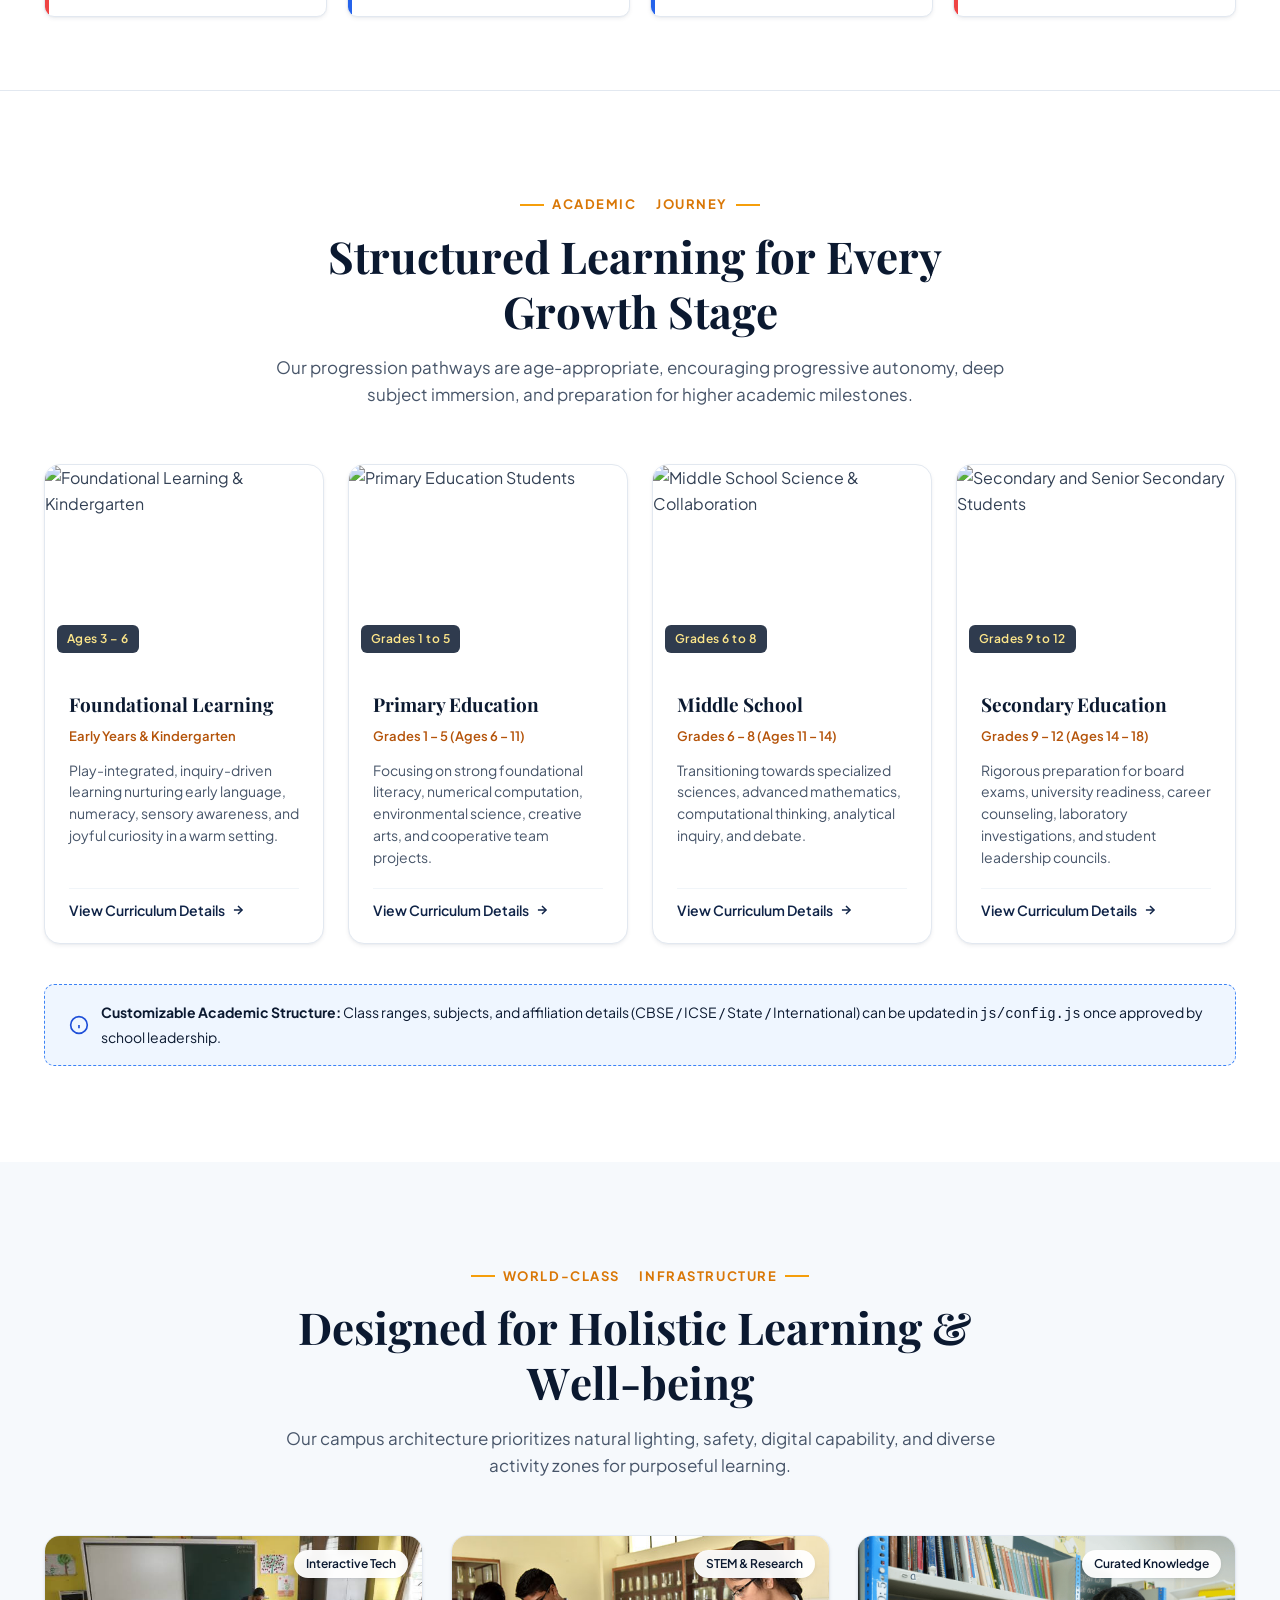
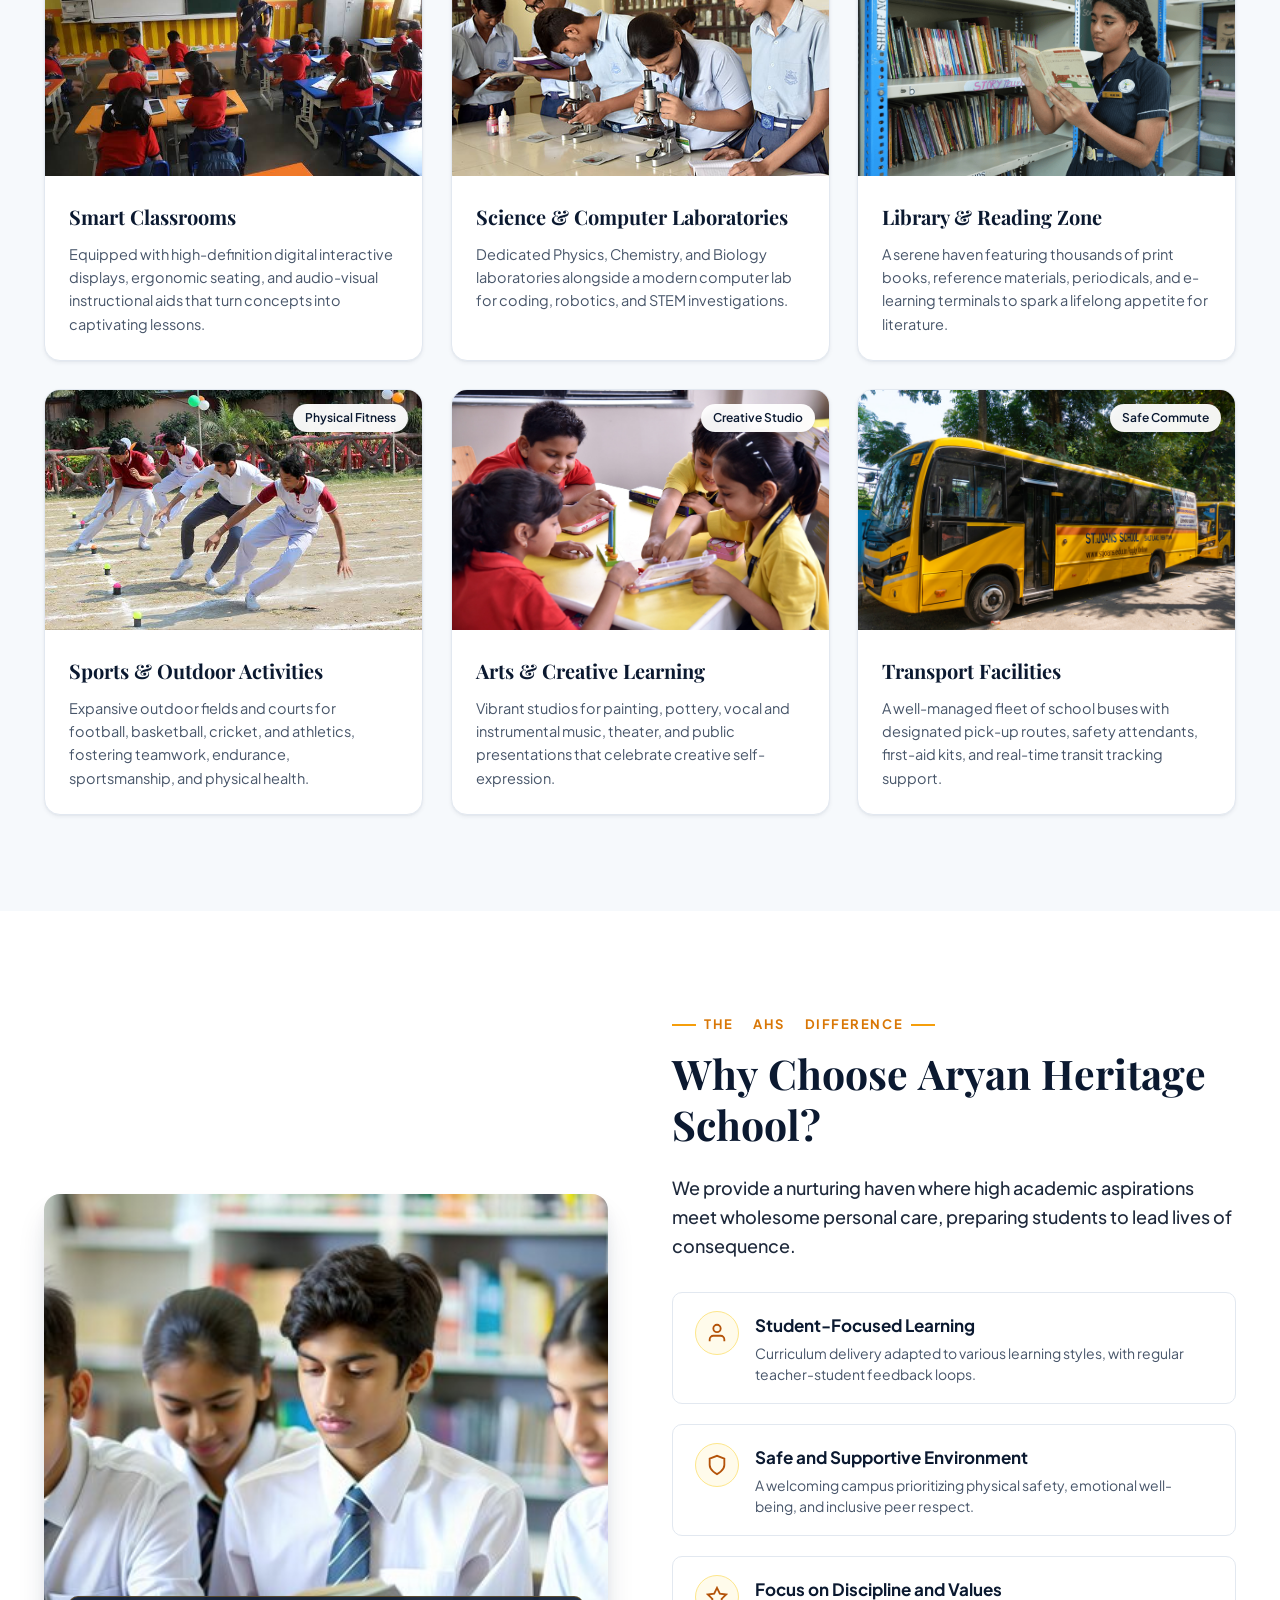
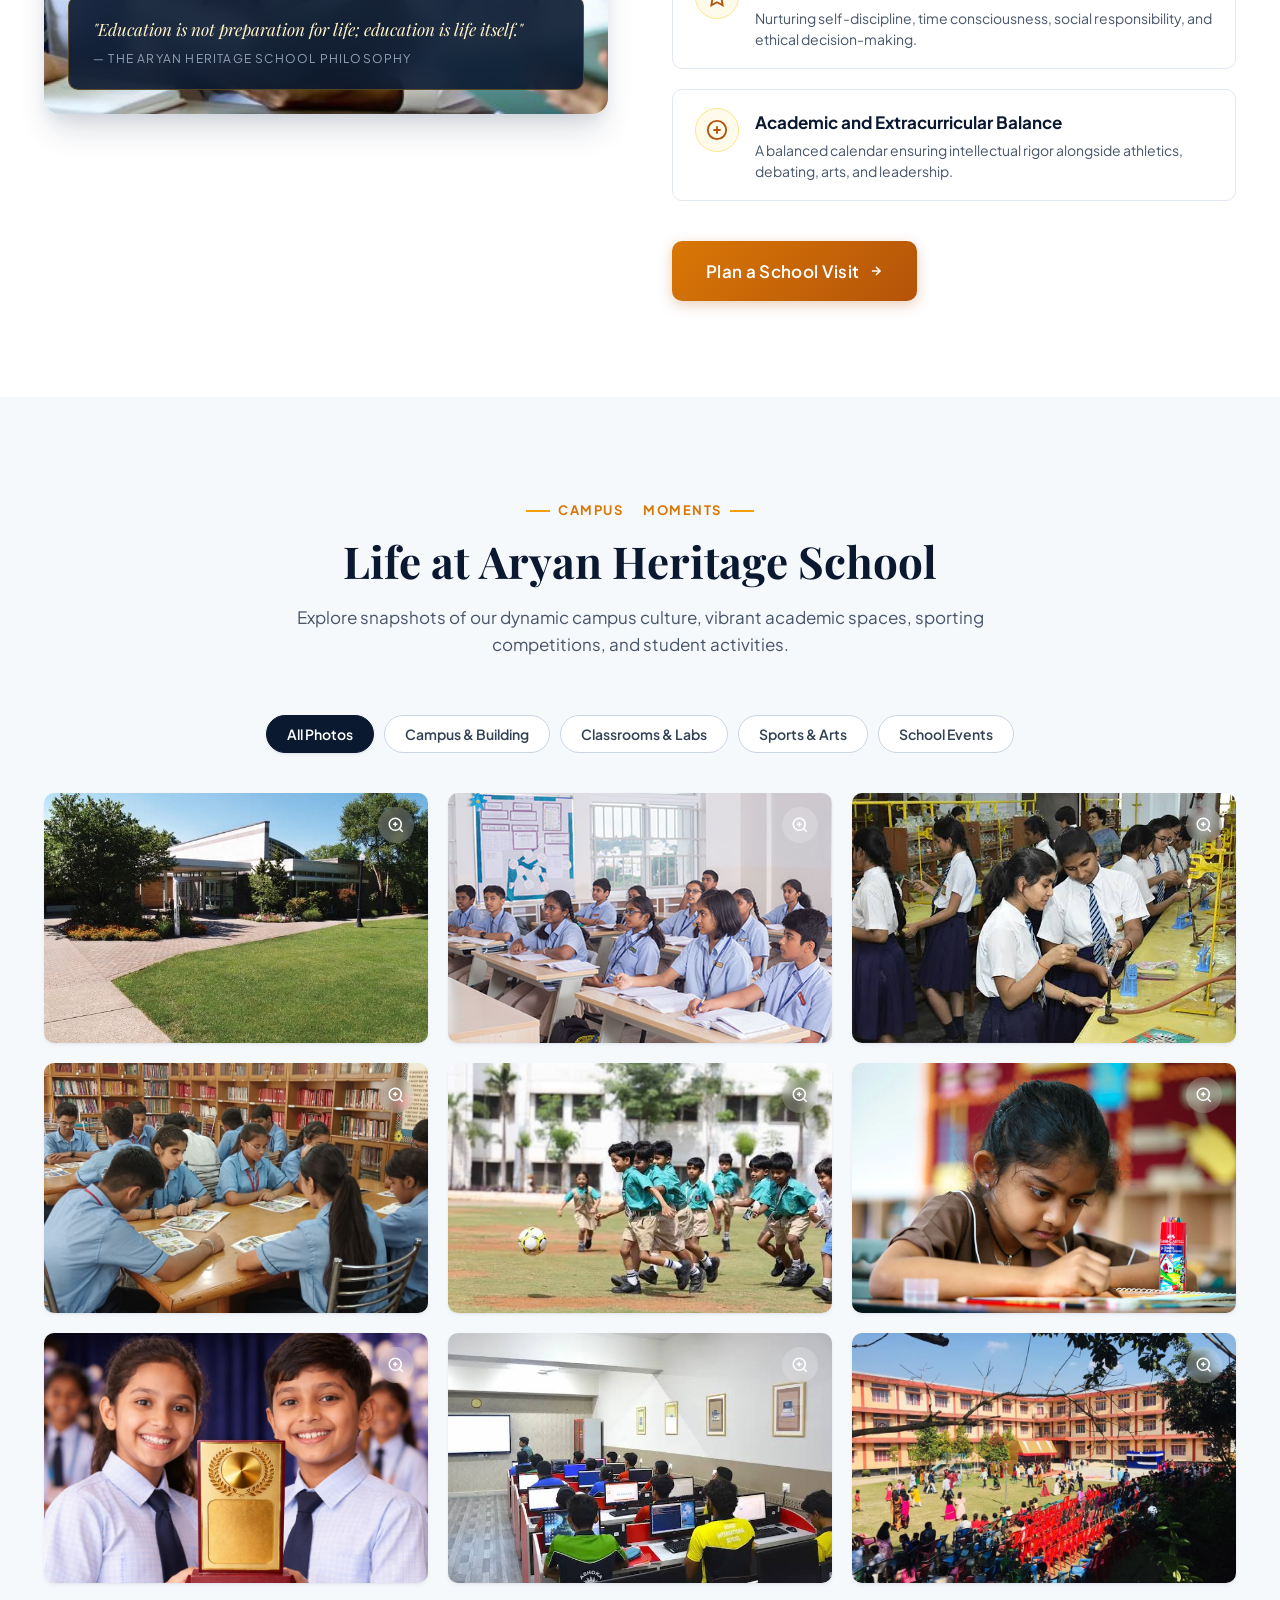
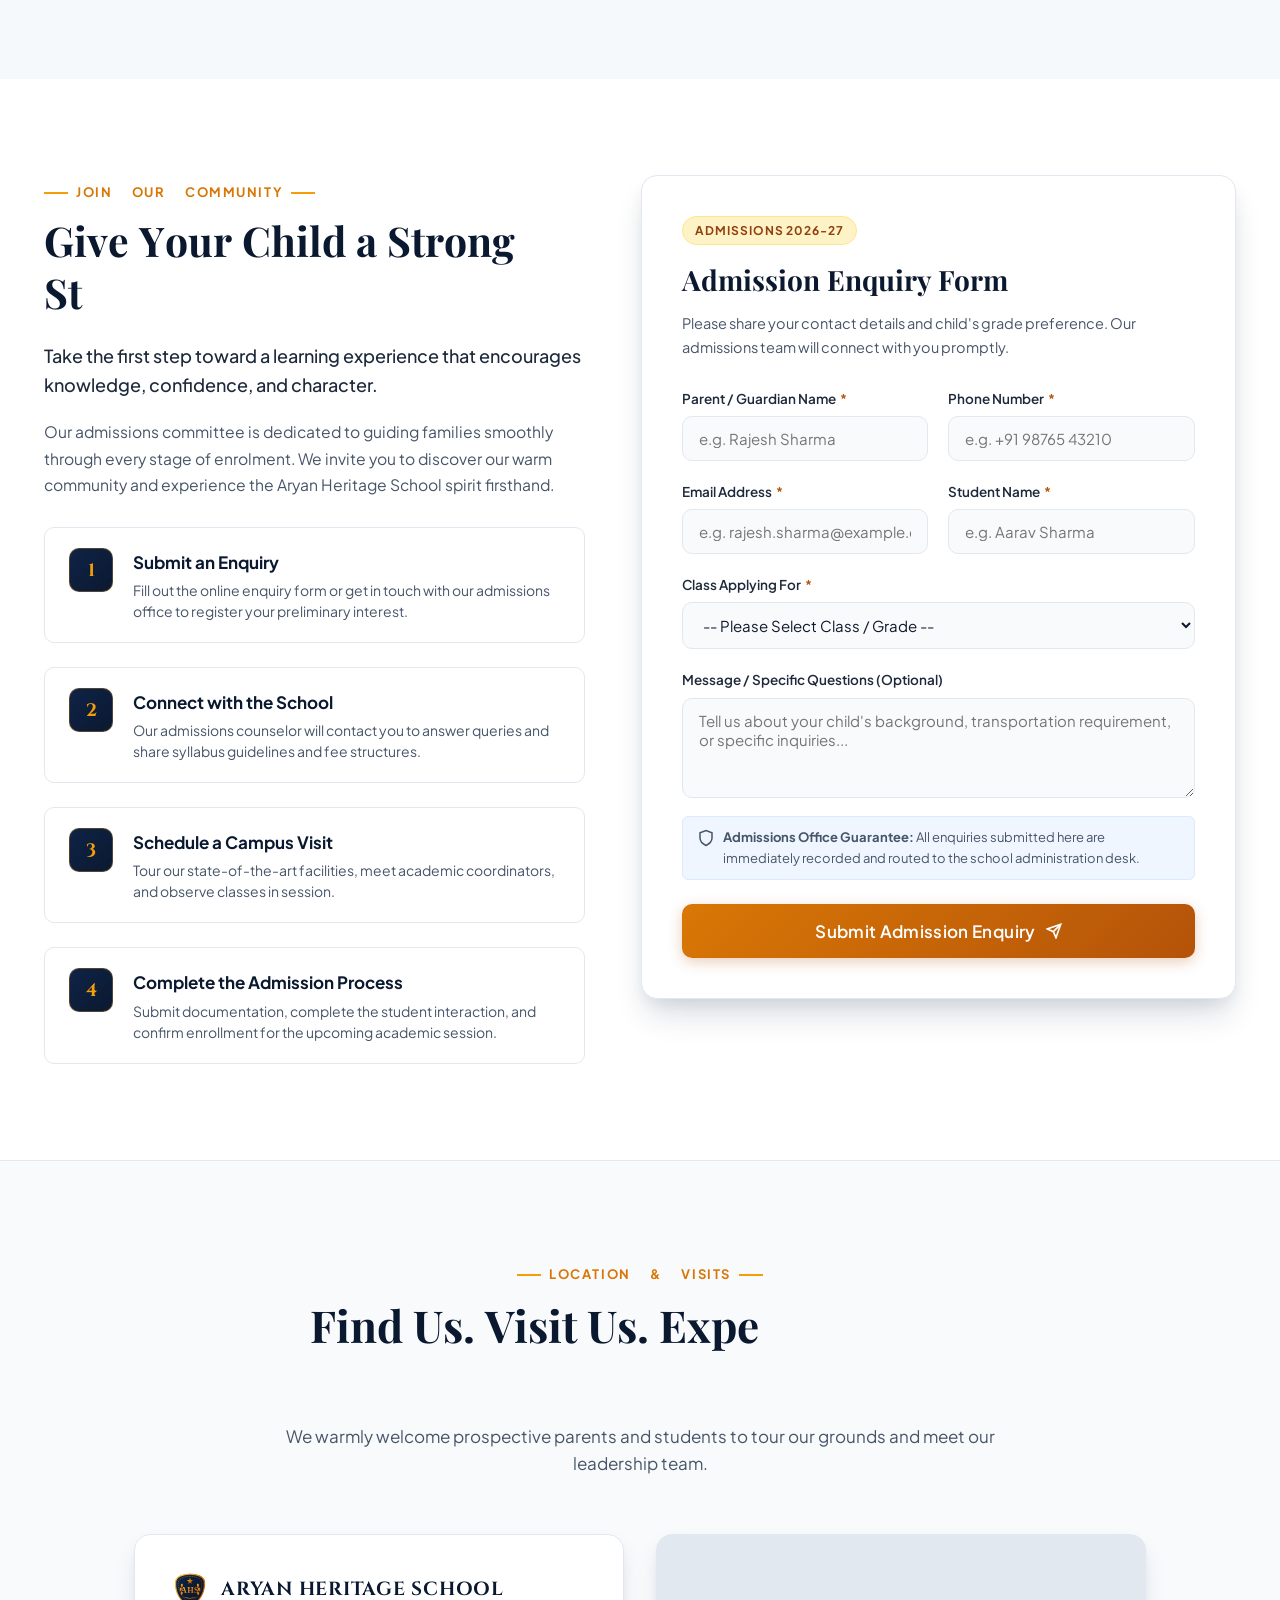
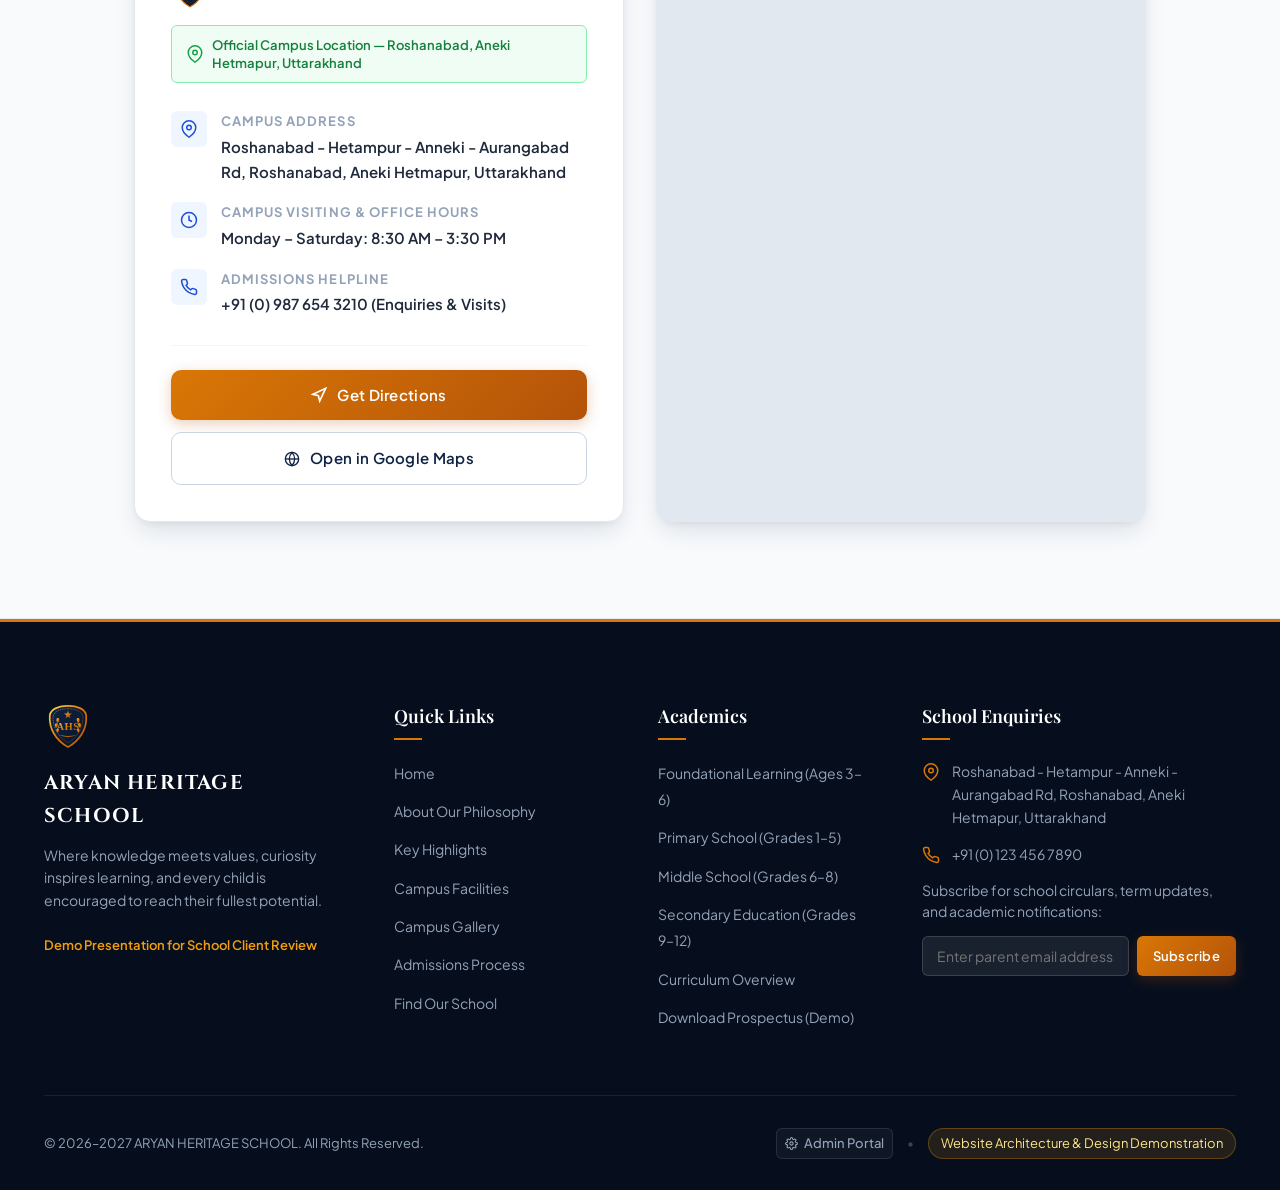
==== commit 66a6dc67: "fix" ====
--- a/index.html
+++ b/index.html
@@ -415,7 +415,8 @@
               <div class="hero-pillar-item" data-target="#highlights" role="button" tabindex="0"
                 title="Click to view Student Life">
                 <div class="hero-pillar-media">
-                  <img src="assets/card2.jpg" alt="Holistic Well-being" class="hero-pillar-img pillar-img-student-girl" loading="lazy">
+                  <img src="assets/card2.jpg" alt="Holistic Well-being" class="hero-pillar-img pillar-img-student-girl"
+                    loading="lazy">
                 </div>
                 <div class="hero-pillar-text">
                   <span class="pillar-tag">✦ Flourish</span>
@@ -469,7 +470,8 @@
               <div class="hero-pillar-item" data-target="#about" role="button" tabindex="0"
                 title="Click to view Student Leadership">
                 <div class="hero-pillar-media">
-                  <img src="assets/card1.avif" alt="Global Leadership" class="hero-pillar-img pillar-img-student-leaders" loading="lazy">
+                  <img src="assets/card1.avif" alt="Global Leadership"
+                    class="hero-pillar-img pillar-img-student-leaders" loading="lazy">
                 </div>
                 <div class="hero-pillar-text">
                   <span class="pillar-tag">✦ Leadership</span>
@@ -506,7 +508,8 @@
               <!-- Card 2 -->
               <div class="hero-pillar-item" data-target="#about" role="button" tabindex="-1">
                 <div class="hero-pillar-media">
-                  <img src="assets/school-classrooms.jpg" alt="Character and Ethics" class="hero-pillar-img" loading="lazy">
+                  <img src="assets/school-classrooms.jpg" alt="Character and Ethics" class="hero-pillar-img"
+                    loading="lazy">
                 </div>
                 <div class="hero-pillar-text">
                   <span class="pillar-tag">✦ Integrity</span>
@@ -523,7 +526,8 @@
               <!-- Card 3 -->
               <div class="hero-pillar-item" data-target="#facilities" role="button" tabindex="-1">
                 <div class="hero-pillar-media">
-                  <img src="assets/school-grounds.jpg" alt="Modern Campus and STEM Labs" class="hero-pillar-img" loading="lazy">
+                  <img src="assets/school-grounds.jpg" alt="Modern Campus and STEM Labs" class="hero-pillar-img"
+                    loading="lazy">
                 </div>
                 <div class="hero-pillar-text">
                   <span class="pillar-tag">✦ Innovation</span>
@@ -540,7 +544,8 @@
               <!-- Card 4 -->
               <div class="hero-pillar-item" data-target="#highlights" role="button" tabindex="-1">
                 <div class="hero-pillar-media">
-                  <img src="assets/card2.jpg" alt="Holistic Well-being" class="hero-pillar-img pillar-img-student-girl" loading="lazy">
+                  <img src="assets/card2.jpg" alt="Holistic Well-being" class="hero-pillar-img pillar-img-student-girl"
+                    loading="lazy">
                 </div>
                 <div class="hero-pillar-text">
                   <span class="pillar-tag">✦ Flourish</span>
@@ -591,7 +596,8 @@
               <!-- Card 7 (Added) -->
               <div class="hero-pillar-item" data-target="#about" role="button" tabindex="-1">
                 <div class="hero-pillar-media">
-                  <img src="assets/card1.avif" alt="Global Leadership" class="hero-pillar-img pillar-img-student-leaders" loading="lazy">
+                  <img src="assets/card1.avif" alt="Global Leadership"
+                    class="hero-pillar-img pillar-img-student-leaders" loading="lazy">
                 </div>
                 <div class="hero-pillar-text">
                   <span class="pillar-tag">✦ Leadership</span>
@@ -628,7 +634,8 @@
               <!-- Card 2 -->
               <div class="hero-pillar-item" data-target="#about" role="button" tabindex="-1">
                 <div class="hero-pillar-media">
-                  <img src="assets/school-classrooms.jpg" alt="Character and Ethics" class="hero-pillar-img" loading="lazy">
+                  <img src="assets/school-classrooms.jpg" alt="Character and Ethics" class="hero-pillar-img"
+                    loading="lazy">
                 </div>
                 <div class="hero-pillar-text">
                   <span class="pillar-tag">✦ Integrity</span>
@@ -645,7 +652,8 @@
               <!-- Card 3 -->
               <div class="hero-pillar-item" data-target="#facilities" role="button" tabindex="-1">
                 <div class="hero-pillar-media">
-                  <img src="assets/school-grounds.jpg" alt="Modern Campus and STEM Labs" class="hero-pillar-img" loading="lazy">
+                  <img src="assets/school-grounds.jpg" alt="Modern Campus and STEM Labs" class="hero-pillar-img"
+                    loading="lazy">
                 </div>
                 <div class="hero-pillar-text">
                   <span class="pillar-tag">✦ Innovation</span>
@@ -662,7 +670,8 @@
               <!-- Card 4 -->
               <div class="hero-pillar-item" data-target="#highlights" role="button" tabindex="-1">
                 <div class="hero-pillar-media">
-                  <img src="assets/card2.jpg" alt="Holistic Well-being" class="hero-pillar-img pillar-img-student-girl" loading="lazy">
+                  <img src="assets/card2.jpg" alt="Holistic Well-being" class="hero-pillar-img pillar-img-student-girl"
+                    loading="lazy">
                 </div>
                 <div class="hero-pillar-text">
                   <span class="pillar-tag">✦ Flourish</span>
@@ -713,7 +722,8 @@
               <!-- Card 7 (Added) -->
               <div class="hero-pillar-item" data-target="#about" role="button" tabindex="-1">
                 <div class="hero-pillar-media">
-                  <img src="assets/card1.avif" alt="Global Leadership" class="hero-pillar-img pillar-img-student-leaders" loading="lazy">
+                  <img src="assets/card1.avif" alt="Global Leadership"
+                    class="hero-pillar-img pillar-img-student-leaders" loading="lazy">
                 </div>
                 <div class="hero-pillar-text">
                   <span class="pillar-tag">✦ Leadership</span>
@@ -2160,201 +2170,356 @@
     </div>
   </div>
 
-  <!-- DYNAMIC ANNOUNCEMENT & CITATION POPUP CAROUSEL (LOOPING 2 CARDS) [DISABLED FOR NOW] -->
+  <!-- DYNAMIC ANNOUNCEMENT & CITATION POPUP CAROUSEL (LOOPING 2 CARDS) -->
   <div class="welcome-modal-overlay" id="bestSchoolModalOverlay" role="dialog" aria-modal="true"
-    aria-labelledby="modalPosterTitle1" style="display: none !important;">
-
-    <div class="poster-modal-container" id="posterModalContainer">
-      <!-- Floating Red Circular Close Button (top-right as in screenshot) -->
+    aria-labelledby="modalCardTitle1">
+
+    <div class="poster-modal-wrapper">
+      <div class="poster-modal-container" id="posterModalContainer">
+
+      <!-- Floating Circular Close Button -->
       <button class="poster-modal-close" id="closeBestSchoolCardBtn" aria-label="Close Announcement">
-        ✕
+        <svg width="18" height="18" viewBox="0 0 24 24" fill="none" stroke="currentColor" stroke-width="2.5"
+          stroke-linecap="round" stroke-linejoin="round">
+          <line x1="18" y1="6" x2="6" y2="18"></line>
+          <line x1="6" y1="6" x2="18" y2="18"></line>
+        </svg>
       </button>
 
-      <!-- Prev & Next Arrows (matching screenshot) -->
-      <button class="poster-nav-btn poster-prev" id="posterPrevBtn" aria-label="Previous Slide">
-        ❮
-      </button>
-      <button class="poster-nav-btn poster-next" id="posterNextBtn" aria-label="Next Slide">
-        ❯
-      </button>
-
-      <!-- Slides Track -->
+      <!-- Slides Viewport -->
       <div class="poster-slides-viewport">
+        <!-- Auto-Switch Timer Progress Bar (Cleanly clipped inside card border-radius) -->
+        <div class="poster-timer-bar-wrap" aria-hidden="true">
+          <div class="poster-timer-bar" id="posterTimerBar"></div>
+        </div>
+
         <div class="poster-slides-track" id="posterSlidesTrack">
 
-          <!-- ==================== CARD 1: ADMISSIONS POSTER ==================== -->
+          <!-- ==================== CARD 1: ADMISSIONS 2026–27 ==================== -->
           <div class="poster-slide active" data-slide-index="0">
             <div class="poster-card poster-card-admissions">
 
-              <!-- Header Bar with School Logo & Name -->
+              <!-- Decorative Ambient Glows -->
+              <div class="poster-glow-circle poster-glow-1"></div>
+              <div class="poster-glow-circle poster-glow-2"></div>
+
+              <!-- Top Bar: Crest Branding + Live Tag -->
               <div class="poster-header-bar">
                 <div class="poster-brand">
                   <div class="poster-crest">
-                    <img src="assets/favicon.svg" alt="Aryan Heritage School Crest" width="28" height="28">
+                    <img src="assets/favicon.svg" alt="Aryan Heritage Crest" width="28" height="28">
                   </div>
                   <div class="poster-brand-text">
                     <span class="poster-brand-name">ARYAN HERITAGE</span>
-                    <span class="poster-brand-sub">PUBLIC SCHOOL</span>
+                    <span class="poster-brand-sub">SCHOOL OF EXCELLENCE</span>
                   </div>
                 </div>
-                <div class="poster-header-tag">
+                <div class="poster-header-tag poster-tag-pulse">
+                  <span class="pulse-dot"></span>
                   <span>ADMISSIONS 2026–27</span>
                 </div>
               </div>
 
-              <!-- Main Visual & Typography Section -->
+              <!-- Main Split Showcase (Text Content + Student Image) -->
               <div class="poster-content-area">
-                <!-- Left/Floating Poster Graphics & Headings -->
+                <!-- Left: Headline & Key Admission Highlights -->
                 <div class="poster-copy-box">
                   <div class="poster-badge-yellow">
-                    <span>SMALL STEPS</span>
+                    <span>SEATS OPEN • NURSERY TO XII</span>
                   </div>
-                  <h2 class="poster-headline-white" id="modalPosterTitle1">
-                    BIG DREAMS
+                  <h2 class="poster-headline-white" id="modalCardTitle1">
+                    Start Their Journey to Excellence
                   </h2>
                   <div class="poster-script-yellow">
-                    Let Their Journey Begin
+                    Where bright minds build an extraordinary future
                   </div>
-                </div>
-
-                <!-- Featured Hero Student Illustration -->
+
+                  <!-- Quick Feature Highlights -->
+                  <div class="poster-features-list">
+                    <div class="poster-feat-item">
+                      <span class="poster-feat-icon">✓</span>
+                      <span>CBSE Curriculum with AI &amp; STEM Labs</span>
+                    </div>
+                    <div class="poster-feat-item">
+                      <span class="poster-feat-icon">✓</span>
+                      <span>Personalized 15:1 Student-Mentor Ratio</span>
+                    </div>
+                    <div class="poster-feat-item">
+                      <span class="poster-feat-icon">✓</span>
+                      <span>GPS Enabled 35+ Safe AC Bus Routes</span>
+                    </div>
+                  </div>
+                </div>
+
+                <!-- Right: Featured Students Image (card1.avif) -->
                 <div class="poster-hero-image-wrap">
-                  <img src="assets/admission-poster-boy.jpg" alt="Student Reaching for Big Dreams"
-                    class="poster-hero-img">
-                </div>
-
-                <!-- Floating Doodles / Rocket Accent -->
-                <div class="poster-rocket-badge">
-                  <span class="rocket-icon">🚀</span>
+                  <div class="poster-img-frame">
+                    <img src="assets/card1.avif"
+                      alt="Enthusiastic students ready for admission at Aryan Heritage School"
+                      class="poster-hero-img poster-hero-card1">
+                    <div class="poster-img-floating-chip">
+                      <span class="chip-star">★</span>
+                      <span>Top Rated K-12</span>
+                    </div>
+                  </div>
                 </div>
               </div>
 
               <!-- Ribbon Banner -->
               <div class="poster-ribbon-bar">
-                <span>CONFIDENCE</span>
+                <span>100% BOARD PASS RESULT</span>
                 <span class="poster-ribbon-dot">•</span>
-                <span>CREATIVITY</span>
+                <span>SCHOLARSHIPS AVAILABLE</span>
                 <span class="poster-ribbon-dot">•</span>
-                <span>GROWTH</span>
-              </div>
-
-              <!-- Bottom Gold Strip Contact Bar -->
+                <span>STATE-OF-THE-ART CAMPUS</span>
+              </div>
+
+              <!-- Footer Strip: Contact + Enquire CTA -->
               <div class="poster-footer-strip">
-                <div class="poster-contact-item">
+                <a href="tel:+919876543210" class="poster-contact-item">
                   <svg width="14" height="14" viewBox="0 0 24 24" fill="currentColor">
                     <path
                       d="M6.62 10.79a15.053 15.053 0 006.59 6.59l2.2-2.2a1 1 0 011.01-.24c1.12.37 2.33.57 3.58.57a1 1 0 011 1V20a1 1 0 01-1 1A17 17 0 013 4a1 1 0 011-1h3.5a1 1 0 011 1c0 1.25.2 2.46.57 3.58a1 1 0 01-.24 1.01l-2.2 2.2z" />
                   </svg>
                   <span>+91 98765 43210</span>
-                </div>
-                <div class="poster-contact-item">
-                  <svg width="14" height="14" viewBox="0 0 24 24" fill="currentColor">
-                    <circle cx="12" cy="12" r="10" fill="none" stroke="currentColor" stroke-width="2" />
-                    <line x1="2" y1="12" x2="22" y2="12" stroke="currentColor" stroke-width="2" />
-                    <path d="M12 2a15.3 15.3 0 014 10 15.3 15.3 0 01-4 10 15.3 15.3 0 01-4-10 15.3 15.3 0 014-10z"
-                      fill="none" stroke="currentColor" stroke-width="2" />
-                  </svg>
-                  <span>aryanheritage.edu.in</span>
-                </div>
+                </a>
+                <span class="poster-info-badge">Admissions Desk Open 8 AM – 4 PM</span>
                 <a href="#admissions" class="poster-cta-btn" id="welcomeAdmissionsBtn">
-                  <span>Enquire Now →</span>
+                  <span>Enquire For Admission →</span>
                 </a>
               </div>
 
             </div>
           </div>
 
-          <!-- ==================== CARD 2: EXCELLENCE CITATION POSTER ==================== -->
+          <!-- ==================== CARD 2: SCHOLARSHIP & HOLISTIC EXCELLENCE ==================== -->
           <div class="poster-slide" data-slide-index="1">
             <div class="poster-card poster-card-awards">
 
-              <!-- Header Bar with Crest & Accreditation Seal -->
+              <!-- Decorative Ambient Glows -->
+              <div class="poster-glow-circle poster-glow-emerald"></div>
+              <div class="poster-glow-circle poster-glow-gold"></div>
+
+              <!-- Top Bar: Crest Branding + Live Tag -->
               <div class="poster-header-bar">
                 <div class="poster-brand">
-                  <div class="poster-crest">
-                    <img src="assets/favicon.svg" alt="Aryan Heritage School Crest" width="28" height="28">
+                  <div class="poster-crest poster-crest-gold">
+                    <img src="assets/favicon.svg" alt="Aryan Heritage Crest" width="28" height="28">
                   </div>
                   <div class="poster-brand-text">
                     <span class="poster-brand-name">ARYAN HERITAGE</span>
-                    <span class="poster-brand-sub">NATIONAL CITATION</span>
+                    <span class="poster-brand-sub poster-sub-gold">MERIT &amp; TALENT HONORS</span>
                   </div>
                 </div>
                 <div class="poster-header-tag poster-tag-gold">
-                  <span>ANNUAL RANKING 2026–27</span>
-                </div>
-              </div>
-
-              <!-- Main Visual & Typography Section -->
+                  <span class="pulse-dot pulse-gold"></span>
+                  <span>SCHOLARSHIPS 2026–27</span>
+                </div>
+              </div>
+
+              <!-- Main Split Showcase (Text Content + Girl Student Image) -->
               <div class="poster-content-area">
-                <!-- Left/Floating Poster Graphics & Headings -->
+                <!-- Left: Headline & Key Scholarship Highlights -->
                 <div class="poster-copy-box">
                   <div class="poster-badge-yellow poster-badge-amber">
-                    <span>CONFERRED #1 RANK</span>
+                    <span>UP TO 100% MERIT SCHOLARSHIP</span>
                   </div>
-                  <h2 class="poster-headline-white">
-                    ACADEMIC EXCELLENCE
+                  <h2 class="poster-headline-white" id="modalCardTitle2">
+                    Empowering Every Talent &amp; Ambition
                   </h2>
                   <div class="poster-script-yellow poster-script-gold">
-                    Shaping Tomorrow's Leaders
+                    Academics • Olympic Sports • Creative Arts
                   </div>
-                </div>
-
-                <!-- Featured Hero Students with Trophy Illustration -->
+
+                  <!-- Quick Feature Highlights -->
+                  <div class="poster-features-list">
+                    <div class="poster-feat-item">
+                      <span class="poster-feat-icon feat-gold">★</span>
+                      <span>Annual National Talent Search &amp; Merit Grants</span>
+                    </div>
+                    <div class="poster-feat-item">
+                      <span class="poster-feat-icon feat-gold">★</span>
+                      <span>Olympic Sports Complex, Swimming &amp; Martial Arts</span>
+                    </div>
+                    <div class="poster-feat-item">
+                      <span class="poster-feat-icon feat-gold">★</span>
+                      <span>12-Acre Eco-Campus with Global Olympiad Hub</span>
+                    </div>
+                  </div>
+                </div>
+
+                <!-- Right: Featured Student Image (card2.jpg) -->
                 <div class="poster-hero-image-wrap">
-                  <img src="assets/school-awards.jpg" alt="Students with Academic Excellence Trophy"
-                    class="poster-hero-img poster-hero-awards">
-                </div>
-
-                <!-- Floating Trophy Accent Badge -->
-                <div class="poster-rocket-badge poster-trophy-badge">
-                  <span class="rocket-icon">🏆</span>
+                  <div class="poster-img-frame poster-frame-gold">
+                    <img src="assets/card2.jpg"
+                      alt="Scholarship achiever and student ambassador at Aryan Heritage School"
+                      class="poster-hero-img poster-hero-card2">
+                    <div class="poster-img-floating-chip chip-gold">
+                      <span class="chip-trophy">🏆</span>
+                      <span>Merit Rewards</span>
+                    </div>
+                  </div>
                 </div>
               </div>
 
               <!-- Ribbon Banner -->
               <div class="poster-ribbon-bar poster-ribbon-gold">
-                <span>100% DISTINCTIONS</span>
+                <span>OLYMPIAD ACHIEVERS</span>
                 <span class="poster-ribbon-dot">•</span>
-                <span>12-ACRE CAMPUS</span>
+                <span>NATIONAL SPORTS WINS</span>
                 <span class="poster-ribbon-dot">•</span>
-                <span>15:1 MENTORSHIP</span>
-              </div>
-
-              <!-- Bottom Gold Strip Contact Bar -->
+                <span>CAMPUS TOUR OPEN</span>
+              </div>
+
+              <!-- Footer Strip: Contact + Explore CTA -->
               <div class="poster-footer-strip poster-footer-gold">
-                <div class="poster-contact-item">
+                <div class="poster-contact-item citation-quote-mini">
                   <svg width="14" height="14" viewBox="0 0 24 24" fill="none" stroke="currentColor" stroke-width="2.5">
-                    <path d="M12 22s8-4 8-10V5l-8-3-8 3v7c0 6 8 10 8 10z"></path>
-                  </svg>
-                  <span>Accredited Honor</span>
-                </div>
+                    <circle cx="12" cy="12" r="10"></circle>
+                    <polyline points="12 6 12 12 16 14"></polyline>
+                  </svg>
+                  <span>Free Evaluation Test &amp; Tour</span>
+                </div>
+                <span class="poster-info-badge badge-gold">Limited Scholarship Seats</span>
+                <a href="#about" class="poster-cta-btn poster-cta-gold" id="welcomeExploreBtn">
+                  <span>Explore Scholarships →</span>
+                </a>
+              </div>
+
+            </div>
+          </div>
+
+          <!-- ==================== CARD 3: 12-ACRE CAMPUS & HOLISTIC LIFE ==================== -->
+          <div class="poster-slide" data-slide-index="2">
+            <div class="poster-card poster-card-campus">
+
+              <!-- Top Bar: Crest Branding + Live Tag -->
+              <div class="poster-header-bar">
+                <div class="poster-brand">
+                  <div class="poster-crest poster-crest-amber">
+                    <img src="assets/favicon.svg" alt="Aryan Heritage Crest" width="28" height="28">
+                  </div>
+                  <div class="poster-brand-text">
+                    <span class="poster-brand-name">ARYAN HERITAGE</span>
+                    <span class="poster-brand-sub poster-sub-amber">CAMPUS &amp; FACILITIES</span>
+                  </div>
+                </div>
+                <div class="poster-header-tag poster-tag-amber">
+                  <span class="pulse-dot pulse-amber"></span>
+                  <span>CAMPUS VISITS OPEN</span>
+                </div>
+              </div>
+
+              <!-- Main Split Showcase (Text Content + Campus Image) -->
+              <div class="poster-content-area">
+                <!-- Left: Headline & Key Campus Highlights -->
+                <div class="poster-copy-box">
+                  <div class="poster-badge-yellow poster-badge-warm">
+                    <span>12-ACRE GREEN ECO-CAMPUS</span>
+                  </div>
+                  <h2 class="poster-headline-white" id="modalCardTitle3">
+                    World-Class Learning &amp; Sports
+                  </h2>
+                  <div class="poster-script-yellow">
+                    Inspiring environments that nurture well-rounded leaders
+                  </div>
+
+                  <!-- Quick Feature Highlights -->
+                  <div class="poster-features-list">
+                    <div class="poster-feat-item">
+                      <span class="poster-feat-icon feat-amber">✓</span>
+                      <span>Smart Interactive Classrooms &amp; STEM Robotics Labs</span>
+                    </div>
+                    <div class="poster-feat-item">
+                      <span class="poster-feat-icon feat-amber">✓</span>
+                      <span>Indoor Olympic Sports Arena &amp; Swimming Complex</span>
+                    </div>
+                    <div class="poster-feat-item">
+                      <span class="poster-feat-icon feat-amber">✓</span>
+                      <span>GPS Enabled 35+ Safe AC Buses Across All City Routes</span>
+                    </div>
+                  </div>
+                </div>
+
+                <!-- Right: Featured Campus Image -->
+                <div class="poster-hero-image-wrap">
+                  <div class="poster-img-frame poster-frame-amber">
+                    <img src="assets/school-campus.avif"
+                      alt="Aryan Heritage School Modern 12-Acre Campus"
+                      class="poster-hero-img poster-hero-card3">
+                    <div class="poster-img-floating-chip chip-amber">
+                      <span class="chip-star">★</span>
+                      <span>Global Standards</span>
+                    </div>
+                  </div>
+                </div>
+              </div>
+
+              <!-- Ribbon Banner -->
+              <div class="poster-ribbon-bar poster-ribbon-amber">
+                <span>12-ACRE ECO CAMPUS</span>
+                <span class="poster-ribbon-dot">•</span>
+                <span>OLYMPIC SPORTS</span>
+                <span class="poster-ribbon-dot">•</span>
+                <span>TOURS OPEN DAILY</span>
+              </div>
+
+              <!-- Footer Strip: Contact + Explore CTA -->
+              <div class="poster-footer-strip poster-footer-amber">
                 <div class="poster-contact-item citation-quote-mini">
-                  <span>“The benchmark in modern K-12 education”</span>
-                </div>
-                <a href="#about" class="poster-cta-btn poster-cta-gold" id="welcomeExploreBtn">
-                  <span>Explore Vision →</span>
+                  <svg width="14" height="14" viewBox="0 0 24 24" fill="none" stroke="currentColor" stroke-width="2.5">
+                    <circle cx="12" cy="12" r="10"></circle>
+                    <polyline points="12 6 12 12 16 14"></polyline>
+                  </svg>
+                  <span>Guided Campus Tours Daily</span>
+                </div>
+                <span class="poster-info-badge badge-amber">Roshanabad, Uttarakhand</span>
+                <a href="#location" class="poster-cta-btn poster-cta-amber" id="welcomeCampusBtn">
+                  <span>Book Campus Tour →</span>
                 </a>
               </div>
 
             </div>
           </div>
-
-        </div>
-      </div>
-
-      <!-- Bottom Carousel Dots Indicator -->
+        </div>
+      </div>
+
+      </div>
+
+      <!-- Bottom Carousel Dots Indicator (Cleanly outside the card container) -->
       <div class="poster-dots" id="posterDots">
-        <button class="poster-dot active" data-slide="0" aria-label="Go to slide 1"></button>
-        <button class="poster-dot" data-slide="1" aria-label="Go to slide 2"></button>
+        <button class="poster-dot active" data-slide="0" aria-label="Go to Admission Card">
+          <span class="dot-inner"></span>
+        </button>
+        <button class="poster-dot" data-slide="1" aria-label="Go to Scholarship Card">
+          <span class="dot-inner"></span>
+        </button>
+        <button class="poster-dot" data-slide="2" aria-label="Go to Campus Facilities Card">
+          <span class="dot-inner"></span>
+        </button>
       </div>
 
     </div>
   </div>
 
-  <!-- Docked Re-open Floating Pill (Bottom-Left) [DISABLED FOR NOW] -->
-  <button class="best-school-floating-badge" id="reopenBestSchoolCardBtn" title="View National Excellence Citation" style="display: none !important;">
-    <img src="assets/favicon.svg" alt="AHS Crest" width="18" height="18" class="badge-crest-icon">
-    <span class="badge-pill-text">#1 School of Excellence • 2026–27</span>
+  <!-- Docked Floating Pill (Bottom-Left) - Plays 3 Divs in Continuous Loop Through Whole Website -->
+  <button class="best-school-floating-badge" id="reopenBestSchoolCardBtn"
+    title="Click to view Admissions &amp; School Highlights" aria-label="Admissions &amp; School Highlights">
+    <img src="assets/favicon.svg" alt="AHS Crest" width="20" height="20" class="badge-crest-icon">
+    <div class="badge-pill-rotator" id="badgePillRotator">
+      <div class="badge-pill-item active" data-pill-index="0">
+        <span class="pill-emoji">✨</span>
+        <span class="pill-text">Admissions Open 2026–27 • Nursery to Class XII</span>
+      </div>
+      <div class="badge-pill-item" data-pill-index="1">
+        <span class="pill-emoji">🏆</span>
+        <span class="pill-text">Up to 100% Merit Scholarships &amp; Talent Awards</span>
+      </div>
+      <div class="badge-pill-item" data-pill-index="2">
+        <span class="pill-emoji">🏛️</span>
+        <span class="pill-text">Ranked #1 in Holistic Excellence • Book Campus Tour</span>
+      </div>
+    </div>
   </button>
 
   <!-- Back to Top Floating Button -->
--- a/css/style.css
+++ b/css/style.css
@@ -3715,25 +3715,24 @@
    Creative Welcome Spotlight Modal: #1 Best School Card
    -------------------------------------------------------------------------- */
 /* --------------------------------------------------------------------------
-   Institutional Accreditation & Academic Excellence Citation Card
-   (Authentic, Human-Crafted Editorial Prestige Design - No Emojis)
+   Creative Welcome Modal - Soft Shaded Light Design (No Gradients)
    -------------------------------------------------------------------------- */
 .welcome-modal-overlay {
   position: fixed;
   inset: 0;
-  background-color: rgba(4, 10, 20, 0.85);
-  backdrop-filter: blur(12px);
-  -webkit-backdrop-filter: blur(12px);
+  background-color: rgba(15, 23, 42, 0.65);
+  backdrop-filter: blur(8px);
+  -webkit-backdrop-filter: blur(8px);
   z-index: 2500;
   display: flex;
   align-items: center;
   justify-content: center;
-  padding: 20px;
+  padding: 16px;
   overflow-y: auto;
   -webkit-overflow-scrolling: touch;
   opacity: 0;
   visibility: hidden;
-  transition: opacity 0.35s ease, visibility 0.35s ease;
+  transition: opacity 0.3s ease, visibility 0.3s ease;
 }
 
 .welcome-modal-overlay.active {
@@ -3741,100 +3740,127 @@
   visibility: visible;
 }
 
-/* ==========================================================================
-   Announcement & Citation Poster Modal Carousel (Looping 2 Cards)
-   ========================================================================== */
+/* Modal Wrapper (Contains Card Container + Dedicated Bottom Dots) */
+.poster-modal-wrapper {
+  position: relative;
+  display: flex;
+  flex-direction: column;
+  align-items: center;
+  justify-content: center;
+  width: 100%;
+  max-width: 580px;
+  margin: auto;
+  padding: 10px 0;
+}
+
+/* Card Container */
 .poster-modal-container {
   position: relative;
-  max-width: 480px;
-  width: calc(100% - 28px);
-  margin: auto;
-  border: 4px solid #ffffff;
-  border-radius: 26px;
-  box-shadow: 0 32px 80px rgba(0, 0, 0, 0.7), 0 0 50px rgba(2, 82, 180, 0.35);
-  background: #0252b4;
+  width: 100%;
+  border-radius: 24px;
+  box-shadow: 0 25px 60px rgba(15, 23, 42, 0.25), 0 4px 16px rgba(0, 0, 0, 0.08);
+  background: transparent;
   overflow: visible;
-  transform: translateY(20px) scale(0.96);
-  transition: transform 0.4s cubic-bezier(0.16, 1, 0.3, 1), opacity 0.35s ease;
+  transform: translateY(16px) scale(0.97);
+  transition: transform 0.35s cubic-bezier(0.16, 1, 0.3, 1), opacity 0.3s ease;
 }
 
 .welcome-modal-overlay.active .poster-modal-container {
   transform: translateY(0) scale(1);
 }
 
-/* Floating Red Circular Close Button matching user screenshot */
+/* Progress Bar at Card Top Edge (Clipped inside viewport border) */
+.poster-timer-bar-wrap {
+  position: absolute;
+  top: 0;
+  left: 0;
+  right: 0;
+  width: 100%;
+  height: 3px;
+  background: rgba(29, 78, 216, 0.12);
+  z-index: 70;
+  overflow: hidden;
+  pointer-events: none;
+}
+
+.poster-timer-bar {
+  height: 100%;
+  width: 0%;
+  background: #1d4ed8;
+}
+
+/* Floating Circular Close Button */
 .poster-modal-close {
   position: absolute;
-  top: -16px;
-  right: -16px;
-  width: 40px;
-  height: 40px;
+  top: 12px;
+  right: 12px;
+  width: 34px;
+  height: 34px;
   border-radius: 50%;
-  background: #ef4444;
-  border: 3.5px solid #ffffff;
-  color: #ffffff;
-  font-size: 1.15rem;
-  font-weight: 900;
+  background: #ffffff;
+  border: 1px solid #cbd5e1;
+  color: #475569;
   display: flex;
   align-items: center;
   justify-content: center;
   cursor: pointer;
-  z-index: 60;
-  box-shadow: 0 4px 16px rgba(0, 0, 0, 0.45);
-  transition: transform 0.25s ease, background 0.25s ease;
+  z-index: 80;
+  box-shadow: 0 2px 8px rgba(0, 0, 0, 0.1);
+  transition: all 0.2s ease;
   line-height: 1;
 }
 
 .poster-modal-close:hover {
-  background: #dc2626;
-  transform: scale(1.12) rotate(90deg);
-}
-
-/* Navigation Arrow Buttons matching user screenshot */
+  background: #fee2e2;
+  border-color: #fca5a5;
+  color: #dc2626;
+  transform: scale(1.08) rotate(90deg);
+}
+
+/* Navigation Arrow Buttons */
 .poster-nav-btn {
   position: absolute;
   top: 50%;
   transform: translateY(-50%);
-  width: 42px;
-  height: 42px;
+  width: 38px;
+  height: 38px;
   border-radius: 50%;
-  background: rgba(0, 0, 0, 0.42);
-  backdrop-filter: blur(6px);
-  border: 1.5px solid rgba(255, 255, 255, 0.45);
-  color: #ffffff;
-  font-size: 1.25rem;
-  font-weight: 700;
+  background: #ffffff;
+  border: 1.5px solid #cbd5e1;
+  color: #1e293b;
   display: flex;
   align-items: center;
   justify-content: center;
   cursor: pointer;
-  z-index: 45;
-  transition: all 0.25s ease;
-  box-shadow: 0 4px 14px rgba(0, 0, 0, 0.3);
-  line-height: 1;
+  z-index: 60;
+  transition: all 0.2s ease;
+  box-shadow: 0 4px 12px rgba(15, 23, 42, 0.12);
 }
 
 .poster-prev {
-  left: 12px;
+  left: -14px;
 }
 
 .poster-next {
-  right: 12px;
+  right: -14px;
 }
 
 .poster-nav-btn:hover {
-  background: rgba(0, 0, 0, 0.8);
-  border-color: #ffffff;
-  transform: translateY(-50%) scale(1.12);
+  background: #0f172a;
+  border-color: #0f172a;
+  color: #ffffff;
+  transform: translateY(-50%) scale(1.1);
 }
 
 /* Slides Viewport & Track */
 .poster-slides-viewport {
   position: relative;
   width: 100%;
-  border-radius: 22px;
   overflow: hidden;
-  min-height: 570px;
+  min-height: 480px;
+  border-radius: 24px;
+  border: 1.5px solid #cbd5e1;
+  background: #edf4fe;
 }
 
 .poster-slides-track {
@@ -3848,8 +3874,8 @@
   inset: 0;
   opacity: 0;
   visibility: hidden;
-  transform: scale(0.96) translateX(20px);
-  transition: opacity 0.55s cubic-bezier(0.16, 1, 0.3, 1), transform 0.55s cubic-bezier(0.16, 1, 0.3, 1), visibility 0.55s;
+  transform: scale(0.97) translateX(20px);
+  transition: opacity 0.45s cubic-bezier(0.16, 1, 0.3, 1), transform 0.45s cubic-bezier(0.16, 1, 0.3, 1), visibility 0.45s;
   pointer-events: none;
 }
 
@@ -3866,19 +3892,25 @@
   display: flex;
   flex-direction: column;
   width: 100%;
-  min-height: 570px;
-  color: #ffffff;
+  min-height: 480px;
+  color: #1e293b;
   position: relative;
   overflow: hidden;
   user-select: none;
 }
 
+/* Soft Shaded Light Backgrounds (NO GRADIENTS) */
 .poster-card-admissions {
-  background: radial-gradient(circle at 75% 30%, #1e70e6 0%, #0252b4 40%, #003e8a 85%, #002c66 100%);
+  background: #edf4fe; /* Soft calming ice-blue tint */
 }
 
 .poster-card-awards {
-  background: radial-gradient(circle at 75% 30%, #173673 0%, #0b1d47 40%, #071330 85%, #030a1c 100%);
+  background: #edf8f2; /* Soft refreshing mint-sage tint */
+}
+
+/* Hide all ambient glow circles */
+.poster-glow-circle {
+  display: none !important;
 }
 
 /* Header Bar */
@@ -3886,9 +3918,16 @@
   display: flex;
   align-items: center;
   justify-content: space-between;
-  padding: 18px 22px 10px 22px;
+  padding: 16px 22px 10px 22px;
   position: relative;
   z-index: 15;
+  background: #e2effd;
+  border-bottom: 1px solid #d0e3fa;
+}
+
+.poster-card-awards .poster-header-bar {
+  background: #def4e7;
+  border-bottom: 1px solid #c9ecda;
 }
 
 .poster-brand {
@@ -3898,57 +3937,87 @@
 }
 
 .poster-crest {
-  width: 44px;
-  height: 44px;
+  width: 40px;
+  height: 40px;
   border-radius: 50%;
   background: #ffffff;
-  border: 2px solid #facc15;
+  border: 1.5px solid #93c5fd;
   display: flex;
   align-items: center;
   justify-content: center;
-  box-shadow: 0 4px 12px rgba(0, 0, 0, 0.25);
+  box-shadow: 0 2px 6px rgba(0, 0, 0, 0.06);
   flex-shrink: 0;
 }
 
+.poster-crest-gold {
+  border-color: #6ee7b7;
+}
+
 .poster-brand-text {
   display: flex;
   flex-direction: column;
 }
 
 .poster-brand-name {
-  font-family: var(--font-serif);
-  font-size: 0.95rem;
+  font-family: var(--font-display), var(--font-serif);
+  font-size: 0.92rem;
+  font-weight: 700;
+  letter-spacing: 0.05em;
+  color: #0b1930;
+  line-height: 1.15;
+}
+
+.poster-brand-sub {
+  font-size: 0.63rem;
+  font-weight: 800;
+  letter-spacing: 0.1em;
+  color: #1d4ed8;
+  text-transform: uppercase;
+}
+
+.poster-sub-gold {
+  color: #047857;
+}
+
+.poster-header-tag {
+  background: #dbeafe;
+  border: 1px solid #93c5fd;
+  padding: 4px 11px;
+  border-radius: 9999px;
+  font-size: 0.67rem;
   font-weight: 800;
   letter-spacing: 0.04em;
-  color: #ffffff;
-  line-height: 1.15;
-  text-shadow: 0 1px 3px rgba(0, 0, 0, 0.4);
-}
-
-.poster-brand-sub {
-  font-size: 0.65rem;
-  font-weight: 800;
-  letter-spacing: 0.12em;
-  color: #fde047;
-  text-transform: uppercase;
-}
-
-.poster-header-tag {
-  background: rgba(255, 255, 255, 0.18);
-  backdrop-filter: blur(6px);
-  border: 1px solid rgba(255, 255, 255, 0.4);
-  padding: 4px 10px;
-  border-radius: 9999px;
-  font-size: 0.65rem;
-  font-weight: 800;
-  letter-spacing: 0.05em;
-  color: #ffffff;
+  color: #1e40af;
+  display: flex;
+  align-items: center;
+  gap: 6px;
+  margin-right: 36px;
 }
 
 .poster-tag-gold {
-  background: rgba(212, 175, 55, 0.25);
-  border-color: #d4af37;
-  color: #fef08a;
+  background: #d1fae5;
+  border-color: #6ee7b7;
+  color: #065f46;
+}
+
+/* Pulsing solid dot */
+.pulse-dot {
+  width: 7px;
+  height: 7px;
+  border-radius: 50%;
+  background: #16a34a;
+  animation: pulseDotAnim 1.6s infinite ease-in-out;
+  display: inline-block;
+}
+
+.pulse-gold {
+  background: #059669;
+}
+
+@keyframes pulseDotAnim {
+  0% { transform: scale(0.9); opacity: 0.7; }
+  50% { transform: scale(1.25); opacity: 1; }
+  100% { transform: scale(0.9); opacity: 0.7; }
 }
 
 /* Poster Content Area */
@@ -3956,128 +4025,191 @@
   position: relative;
   flex: 1;
   display: flex;
-  flex-direction: column;
-  padding: 8px 24px;
-  min-height: 350px;
+  align-items: center;
+  justify-content: space-between;
+  padding: 12px 24px;
+  z-index: 10;
+  gap: 16px;
 }
 
 .poster-copy-box {
   position: relative;
   z-index: 15;
-  margin-top: 10px;
-  max-width: 250px;
-}
-
-/* Yellow Angled Ribbon Badge */
+  flex: 1;
+  max-width: 290px;
+}
+
+/* Solid Badges (NO GRADIENTS) */
 .poster-badge-yellow {
   display: inline-block;
-  background: #facc15;
+  background: #fef3c7;
+  color: #92400e;
+  border: 1px solid #fde68a;
+  font-family: var(--font-sans);
+  font-size: 0.68rem;
+  font-weight: 700;
+  letter-spacing: 0.06em;
+  padding: 4px 10px;
+  border-radius: 6px;
+  margin-bottom: 8px;
+  text-transform: uppercase;
+}
+
+.poster-badge-amber {
+  background: #dcfce7;
+  color: #14532d;
+  border-color: #86efac;
+}
+
+/* Headline - Elegant Classical Serif */
+.poster-headline-white {
+  font-family: var(--font-serif);
+  font-size: 1.68rem;
+  font-weight: 700;
+  letter-spacing: -0.015em;
   color: #0b1930;
+  line-height: 1.22;
+  margin: 0 0 6px 0;
+  text-shadow: none;
+}
+
+/* Subtitle - Clean Editorial Sans */
+.poster-script-yellow {
   font-family: var(--font-sans);
-  font-size: 1.25rem;
+  font-size: 0.88rem;
+  font-weight: 500;
+  font-style: normal;
+  color: #475569;
+  line-height: 1.45;
+  margin-bottom: 14px;
+  text-shadow: none;
+}
+
+.poster-script-gold {
+  color: #475569;
+}
+
+/* Features Checklist */
+.poster-features-list {
+  display: flex;
+  flex-direction: column;
+  gap: 7px;
+  margin-top: 4px;
+}
+
+.poster-feat-item {
+  display: flex;
+  align-items: center;
+  gap: 8px;
+  font-size: 0.8rem;
+  font-weight: 600;
+  color: #334155;
+  line-height: 1.25;
+}
+
+.poster-feat-icon {
+  width: 18px;
+  height: 18px;
+  border-radius: 50%;
+  background: #ffffff;
+  border: 1.5px solid #93c5fd;
+  color: #1d4ed8;
+  display: inline-flex;
+  align-items: center;
+  justify-content: center;
+  font-size: 0.68rem;
   font-weight: 900;
-  letter-spacing: -0.01em;
-  padding: 5px 16px;
-  transform: rotate(-2.5deg);
-  box-shadow: 0 4px 12px rgba(0, 0, 0, 0.3);
-  border-radius: 4px;
-  margin-bottom: 6px;
-}
-
-.poster-badge-amber {
-  background: linear-gradient(135deg, #f59e0b, #d97706);
-  color: #ffffff;
-  font-size: 1.05rem;
-}
-
-/* Bold White 3D Headline */
-.poster-headline-white {
-  font-family: var(--font-sans);
-  font-size: 2.45rem;
-  font-weight: 950;
-  letter-spacing: -0.03em;
-  color: #ffffff;
-  line-height: 1.02;
-  text-shadow: 0 4px 16px rgba(0, 0, 0, 0.5), 0 2px 4px rgba(0, 0, 0, 0.3);
-  margin: 0 0 6px 0;
-}
-
-/* Yellow Script Subtitle */
-.poster-script-yellow {
-  font-family: 'Playfair Display', cursive, serif;
-  font-style: italic;
-  font-size: 1.25rem;
-  color: #fde047;
-  font-weight: 700;
-  text-shadow: 0 2px 8px rgba(0, 0, 0, 0.4);
-  line-height: 1.2;
-}
-
-.poster-script-gold {
-  color: #fef08a;
-}
-
-/* Hero Character Image */
+  flex-shrink: 0;
+}
+
+.poster-feat-icon.feat-gold {
+  background: #ffffff;
+  border-color: #6ee7b7;
+  color: #047857;
+}
+
+/* Hero Character Image Frame */
 .poster-hero-image-wrap {
-  position: absolute;
-  right: -5px;
-  bottom: 0;
-  width: 280px;
-  height: 330px;
-  z-index: 10;
-  pointer-events: none;
+  width: 215px;
+  height: 250px;
+  position: relative;
+  flex-shrink: 0;
+  z-index: 12;
+}
+
+.poster-img-frame {
+  position: relative;
+  width: 100%;
+  height: 100%;
+  border-radius: 18px;
+  border: 2.5px solid #bfdbfe;
+  box-shadow: 0 10px 24px rgba(29, 78, 216, 0.08);
+  overflow: hidden;
+  background: #ffffff;
+}
+
+.poster-frame-gold {
+  border-color: #a7f3d0;
+  box-shadow: 0 10px 24px rgba(5, 150, 105, 0.08);
+  background: #ffffff;
 }
 
 .poster-hero-img {
   width: 100%;
   height: 100%;
-  object-fit: contain;
-  object-position: right bottom;
-  filter: drop-shadow(0 14px 24px rgba(0, 0, 0, 0.45));
-}
-
-.poster-hero-awards {
-  border-radius: 18px;
+  display: block;
+}
+
+.poster-hero-card1 {
   object-fit: cover;
-  object-position: center 6%;
-  width: 240px;
-  height: 250px;
-  border: 3px solid rgba(212, 175, 55, 0.7);
-  box-shadow: 0 16px 36px rgba(0, 0, 0, 0.55);
-}
-
-/* Floating Rocket Badge */
-.poster-rocket-badge {
+  object-position: center 10%;
+}
+
+.poster-hero-card2 {
+  object-fit: cover;
+  object-position: center top;
+}
+
+/* Floating chip on the photo */
+.poster-img-floating-chip {
   position: absolute;
-  top: 14px;
-  right: 28px;
-  font-size: 2.4rem;
-  filter: drop-shadow(0 6px 12px rgba(0, 0, 0, 0.35));
-  z-index: 12;
-  animation: floatRocketAnim 3s ease-in-out infinite alternate;
-}
-
-.poster-trophy-badge {
-  font-size: 2.2rem;
-}
-
-@keyframes floatRocketAnim {
-  0% { transform: translateY(0) rotate(0deg); }
-  100% { transform: translateY(-8px) rotate(6deg); }
-}
-
-/* Ribbon Banner */
+  bottom: 8px;
+  left: 8px;
+  background: #0f172a;
+  border: 1px solid #334155;
+  border-radius: 9999px;
+  padding: 3px 9px;
+  font-size: 0.66rem;
+  font-weight: 700;
+  color: #f8fafc;
+  display: flex;
+  align-items: center;
+  gap: 5px;
+  box-shadow: 0 2px 8px rgba(0, 0, 0, 0.15);
+}
+
+.poster-img-floating-chip.chip-gold {
+  background: #064e3b;
+  border-color: #047857;
+  color: #ffffff;
+}
+
+.chip-star, .chip-trophy {
+  font-size: 0.72rem;
+}
+
+/* Solid Ribbon Banner (NO GRADIENTS) */
 .poster-ribbon-bar {
-  background: linear-gradient(90deg, #dc2626 0%, #ef4444 50%, #b91c1c 100%);
+  background: #0f172a;
   color: #ffffff;
-  font-weight: 900;
-  font-size: 0.75rem;
-  letter-spacing: 0.1em;
+  font-weight: 800;
+  font-size: 0.7rem;
+  letter-spacing: 0.06em;
   text-align: center;
-  padding: 8px 14px;
+  padding: 7px 14px;
   margin: 0 16px 10px 16px;
   border-radius: 8px;
-  box-shadow: 0 6px 16px rgba(0, 0, 0, 0.35);
+  box-shadow: 0 2px 6px rgba(0, 0, 0, 0.08);
   position: relative;
   z-index: 20;
   display: flex;
@@ -4088,103 +4220,121 @@
 }
 
 .poster-ribbon-gold {
-  background: linear-gradient(90deg, #b45309 0%, #d97706 50%, #b45309 100%);
-  border: 1px solid rgba(254, 240, 138, 0.4);
+  background: #064e3b;
+  color: #ffffff;
 }
 
 .poster-ribbon-dot {
-  color: #facc15;
+  color: #94a3b8;
   font-size: 0.8rem;
 }
 
-/* Bottom Gold Strip Contact Bar */
+/* Bottom Contact Bar */
 .poster-footer-strip {
-  background: #002253;
-  border-top: 2.5px solid #facc15;
-  padding: 10px 18px;
+  background: #e2effd;
+  border-top: 1px solid #d0e3fa;
+  padding: 10px 20px;
   display: flex;
   align-items: center;
   justify-content: space-between;
   gap: 8px;
   font-size: 0.75rem;
-  font-weight: 700;
-  color: #fde047;
+  font-weight: 600;
+  color: #334155;
   position: relative;
   z-index: 20;
 }
 
 .poster-footer-gold {
-  background: #050e1f;
-  border-top-color: #d4af37;
-  color: #fef08a;
+  background: #def4e7;
+  border-top-color: #c9ecda;
+  color: #334155;
 }
 
 .poster-contact-item {
   display: inline-flex;
   align-items: center;
   gap: 6px;
-  color: inherit;
-}
-
-.poster-contact-item.citation-quote-mini {
-  font-style: italic;
-  font-size: 0.7rem;
-  color: #e2e8f0;
-  max-width: 170px;
+  color: #0f172a;
+  text-decoration: none;
+  font-size: 0.75rem;
+  font-weight: 700;
+  transition: color 0.2s ease;
+}
+
+.poster-contact-item:hover {
+  color: #1d4ed8;
+}
+
+.poster-info-badge {
+  font-size: 0.67rem;
+  font-weight: 600;
+  color: #1e3a8a;
+  background: #ffffff;
+  border: 1px solid #bfdbfe;
+  padding: 3px 8px;
+  border-radius: 6px;
   white-space: nowrap;
-  overflow: hidden;
-  text-overflow: ellipsis;
-}
-
+}
+
+.poster-info-badge.badge-gold {
+  background: #ffffff;
+  border-color: #a7f3d0;
+  color: #065f46;
+}
+
+/* Solid CTA Buttons (NO GRADIENTS) */
 .poster-cta-btn {
-  background: #facc15;
-  color: #0b1930 !important;
-  font-weight: 900;
-  font-size: 0.72rem;
-  letter-spacing: 0.02em;
-  padding: 6px 14px;
-  border-radius: 6px;
+  background: #1d4ed8;
+  color: #ffffff !important;
+  font-weight: 700;
+  font-size: 0.75rem;
+  letter-spacing: 0.01em;
+  padding: 7px 15px;
+  border-radius: 7px;
   text-decoration: none;
   white-space: nowrap;
-  box-shadow: 0 3px 8px rgba(0, 0, 0, 0.3);
-  transition: transform 0.2s ease, background 0.2s ease, box-shadow 0.2s ease;
-  margin-left: auto;
+  box-shadow: 0 2px 6px rgba(29, 78, 216, 0.25);
+  transition: background 0.2s ease, transform 0.2s ease;
 }
 
 .poster-cta-btn:hover {
-  background: #fde047;
-  transform: translateY(-2px);
-  box-shadow: 0 5px 12px rgba(0, 0, 0, 0.4);
+  background: #1e40af;
+  transform: translateY(-1px);
 }
 
 .poster-cta-gold {
-  background: linear-gradient(135deg, #d4af37, #b45309);
+  background: #059669;
   color: #ffffff !important;
-  border: 1px solid rgba(254, 240, 138, 0.5);
+  box-shadow: 0 2px 6px rgba(5, 150, 105, 0.25);
 }
 
 .poster-cta-gold:hover {
-  background: linear-gradient(135deg, #f59e0b, #d97706);
+  background: #047857;
   color: #ffffff !important;
 }
 
-/* Bottom Carousel Dots Indicator */
+/* Dedicated Bottom Carousel Dots Indicator (Outside the card container) */
 .poster-dots {
-  position: absolute;
-  bottom: -28px;
-  left: 50%;
-  transform: translateX(-50%);
-  display: flex;
-  align-items: center;
+  display: flex;
+  align-items: center;
+  justify-content: center;
   gap: 8px;
+  margin-top: 14px;
+  background: #ffffff;
+  padding: 6px 14px;
+  border-radius: 9999px;
+  border: 1.5px solid #cbd5e1;
+  box-shadow: 0 4px 14px rgba(15, 23, 42, 0.15);
   z-index: 50;
+  width: fit-content;
 }
 
 .poster-dot {
-  width: 10px;
-  height: 10px;
+  width: 8px;
+  height: 8px;
   border-radius: 50%;
-  background: rgba(255, 255, 255, 0.45);
+  background: #cbd5e1;
   border: none;
   cursor: pointer;
   transition: all 0.25s ease;
@@ -4192,172 +4342,48 @@
 }
 
 .poster-dot:hover {
-  background: rgba(255, 255, 255, 0.8);
+  background: #94a3b8;
 }
 
 .poster-dot.active {
-  width: 28px;
+  width: 22px;
   border-radius: 9999px;
-  background: #ffffff;
-  box-shadow: 0 0 12px rgba(255, 255, 255, 0.9);
-}
-
-/* Mobile Media Queries */
-@media (max-width: 640px) {
-  .poster-modal-container {
-    max-width: 360px;
-    border-width: 3px;
-    border-radius: 20px;
-  }
-
-  .poster-modal-close {
-    top: -12px;
-    right: -12px;
-    width: 34px;
-    height: 34px;
-    font-size: 1rem;
-    border-width: 2.5px;
-  }
-
-  .poster-nav-btn {
-    width: 34px;
-    height: 34px;
-    font-size: 1rem;
-  }
-
-  .poster-prev {
-    left: 6px;
-  }
-
-  .poster-next {
-    right: 6px;
-  }
-
-  .poster-slides-viewport,
-  .poster-card {
-    min-height: 500px;
-  }
-
-  .poster-headline-white {
-    font-size: 1.95rem;
-  }
-
-  .poster-badge-yellow {
-    font-size: 1.05rem;
-    padding: 3px 12px;
-  }
-
-  .poster-script-yellow {
-    font-size: 1.05rem;
-  }
-
-  .poster-hero-image-wrap {
-    width: 220px;
-    height: 270px;
-  }
-
-  .poster-hero-awards {
-    width: 190px;
-    height: 210px;
-  }
-
-  .poster-footer-strip {
-    font-size: 0.68rem;
-    padding: 8px 12px;
-  }
-
-  .poster-contact-item:nth-child(2) {
-    display: none;
-  }
-
-  .poster-ribbon-bar {
-    font-size: 0.68rem;
-    padding: 6px 10px;
-    margin: 0 10px 8px 10px;
-  }
-}
-
-/* Extra Small Smartphones (< 380px) */
-@media (max-width: 380px) {
-  .poster-modal-container {
-    max-width: 300px;
-    border-width: 2.5px;
-    border-radius: 16px;
-  }
-
-  .poster-slides-viewport,
-  .poster-card {
-    min-height: 440px;
-  }
-
-  .poster-headline-white {
-    font-size: 1.62rem;
-  }
-
-  .poster-badge-yellow {
-    font-size: 0.92rem;
-    padding: 3px 10px;
-  }
-
-  .poster-script-yellow {
-    font-size: 0.92rem;
-  }
-
-  .poster-hero-image-wrap {
-    width: 170px;
-    height: 220px;
-  }
-
-  .poster-hero-awards {
-    width: 155px;
-    height: 180px;
-  }
-
-  .poster-ribbon-bar {
-    font-size: 0.6rem;
-    letter-spacing: 0.04em;
-    padding: 5px 8px;
-    gap: 4px;
-    margin: 0 8px 6px 8px;
-  }
-
-  .poster-footer-strip {
-    font-size: 0.64rem;
-    padding: 6px 10px;
-  }
-
-  .poster-cta-btn {
-    font-size: 0.62rem;
-    padding: 4px 8px;
-  }
+  background: #1d4ed8;
 }
 
 /* Docked Re-open Floating Pill (Bottom-Left) */
 .best-school-floating-badge {
   position: fixed;
-  bottom: 28px;
-  left: 28px;
-  background: var(--color-navy-900);
-  color: var(--color-gold-300);
-  border: 1.5px solid var(--color-gold-400);
+  bottom: 24px;
+  left: 24px;
+  background: #ffffff;
+  color: #0f172a;
+  border: 1.5px solid #cbd5e1;
   border-radius: var(--radius-full);
-  padding: 8px 16px;
+  padding: 9px 18px;
   display: flex;
   align-items: center;
   gap: 8px;
   font-size: 0.8125rem;
   font-weight: 700;
   cursor: pointer;
-  box-shadow: 0 8px 24px rgba(11, 25, 48, 0.45), 0 0 16px rgba(245, 158, 11, 0.2);
+  box-shadow: 0 8px 24px rgba(15, 23, 42, 0.12);
   z-index: 990;
   transition: all 0.3s cubic-bezier(0.16, 1, 0.3, 1);
 }
 
 .best-school-floating-badge:hover {
-  background: var(--color-gold-400);
-  color: var(--color-navy-950);
-  transform: translateY(-3px) scale(1.02);
-  box-shadow: 0 12px 28px rgba(217, 119, 6, 0.45);
+  background: #0f172a;
+  color: #ffffff;
+  border-color: #0f172a;
+  transform: translateY(-2px);
+  box-shadow: 0 10px 28px rgba(15, 23, 42, 0.2);
+}
+
+@keyframes badgePulse {
+  0% { transform: scale(1); }
+  50% { transform: scale(1.03); }
+  100% { transform: scale(1); }
 }
 
 .badge-crest-icon {
@@ -4367,7 +4393,197 @@
   flex-shrink: 0;
 }
 
+/* ==========================================================================
+   Mobile Responsive Optimizations (< 640px)
+   ========================================================================== */
 @media (max-width: 640px) {
+  .welcome-modal-overlay {
+    padding: 10px;
+    align-items: center;
+  }
+
+  .poster-modal-wrapper {
+    max-width: 375px;
+    width: 100%;
+    padding: 6px 0 12px 0;
+  }
+
+  .poster-modal-container {
+    max-width: 100%;
+    border-radius: 20px;
+  }
+
+  .poster-slides-viewport {
+    border-radius: 20px;
+    min-height: auto;
+    max-height: calc(88vh - 54px);
+    overflow-y: auto;
+    -webkit-overflow-scrolling: touch;
+  }
+
+  .poster-card {
+    min-height: auto;
+  }
+
+  /* Hide navigation arrows on mobile so card sides stay clean */
+  .poster-nav-btn {
+    display: none !important;
+  }
+
+  /* Header Bar on Mobile */
+  .poster-header-bar {
+    padding: 10px 12px 8px 12px;
+    gap: 6px;
+  }
+
+  .poster-crest {
+    width: 32px;
+    height: 32px;
+  }
+
+  .poster-crest img {
+    width: 20px;
+    height: 20px;
+  }
+
+  .poster-brand-name {
+    font-size: 0.78rem;
+    line-height: 1.1;
+  }
+
+  .poster-brand-sub {
+    font-size: 0.56rem;
+  }
+
+  .poster-header-tag {
+    font-size: 0.58rem;
+    padding: 2px 7px;
+    margin-right: 30px;
+    white-space: nowrap;
+    letter-spacing: 0.02em;
+  }
+
+  .poster-modal-close {
+    top: 8px;
+    right: 8px;
+    width: 28px;
+    height: 28px;
+  }
+
+  .poster-modal-close svg {
+    width: 14px;
+    height: 14px;
+  }
+
+  /* Main Content Area on Mobile */
+  .poster-content-area {
+    flex-direction: column;
+    padding: 8px 12px 10px 12px;
+    align-items: center;
+    text-align: center;
+    gap: 6px;
+  }
+
+  .poster-copy-box {
+    max-width: 100%;
+    margin-top: 0;
+    text-align: center;
+  }
+
+  .poster-badge-yellow {
+    font-size: 0.62rem;
+    padding: 3px 8px;
+    margin-bottom: 4px;
+    letter-spacing: 0.05em;
+  }
+
+  .poster-headline-white {
+    font-size: 1.28rem;
+    line-height: 1.2;
+    margin: 0 0 4px 0;
+  }
+
+  .poster-script-yellow {
+    font-size: 0.8rem;
+    margin-bottom: 6px;
+    line-height: 1.35;
+  }
+
+  .poster-features-list {
+    display: none;
+  }
+
+  /* Photo Showcase on Mobile */
+  .poster-hero-image-wrap {
+    width: 160px;
+    height: 145px;
+    margin: 4px auto 6px auto;
+  }
+
+  .poster-img-frame {
+    border-radius: 14px;
+    border-width: 2px;
+  }
+
+  .poster-img-floating-chip {
+    padding: 2px 7px;
+    font-size: 0.6rem;
+    bottom: 6px;
+    left: 6px;
+  }
+
+  /* Ribbon Bar on Mobile */
+  .poster-ribbon-bar {
+    font-size: 0.58rem;
+    padding: 5px 8px;
+    margin: 0 10px 6px 10px;
+    gap: 4px;
+    letter-spacing: 0.02em;
+  }
+
+  /* Footer Strip on Mobile */
+  .poster-footer-strip {
+    font-size: 0.68rem;
+    padding: 8px 12px;
+    gap: 6px;
+  }
+
+  .poster-contact-item {
+    font-size: 0.68rem;
+    gap: 4px;
+  }
+
+  .poster-contact-item svg {
+    width: 12px;
+    height: 12px;
+  }
+
+  .poster-info-badge {
+    display: none;
+  }
+
+  .poster-cta-btn {
+    font-size: 0.7rem;
+    padding: 6px 12px;
+    border-radius: 6px;
+  }
+
+  /* Dedicated Dots Indicator on Mobile */
+  .poster-dots {
+    margin-top: 10px;
+    padding: 4px 12px;
+    box-shadow: 0 2px 10px rgba(0, 0, 0, 0.1);
+  }
+
+  .poster-dot {
+    width: 7px;
+    height: 7px;
+  }
+
+  .poster-dot.active {
+    width: 18px;
+  }
+
   .best-school-floating-badge {
     bottom: 12px !important;
     left: 10px !important;
@@ -4376,3 +4592,53 @@
     gap: 6px !important;
   }
 }
+
+/* Small Smartphone View (< 380px) */
+@media (max-width: 380px) {
+  .poster-modal-wrapper {
+    max-width: 310px;
+  }
+
+  .poster-header-bar {
+    padding: 8px 10px 6px 10px;
+  }
+
+  .poster-brand-sub {
+    display: none;
+  }
+
+  .poster-header-tag {
+    font-size: 0.54rem;
+    padding: 2px 6px;
+    margin-right: 28px;
+  }
+
+  .poster-headline-white {
+    font-size: 1.15rem;
+  }
+
+  .poster-hero-image-wrap {
+    width: 135px;
+    height: 125px;
+  }
+
+  .poster-ribbon-bar {
+    font-size: 0.52rem;
+    padding: 4px 6px;
+    margin: 0 6px 4px 6px;
+  }
+
+  .poster-footer-strip {
+    padding: 6px 10px;
+  }
+
+  .poster-contact-item span {
+    font-size: 0.62rem;
+  }
+
+  .poster-cta-btn {
+    font-size: 0.64rem;
+    padding: 5px 8px;
+  }
+}
+
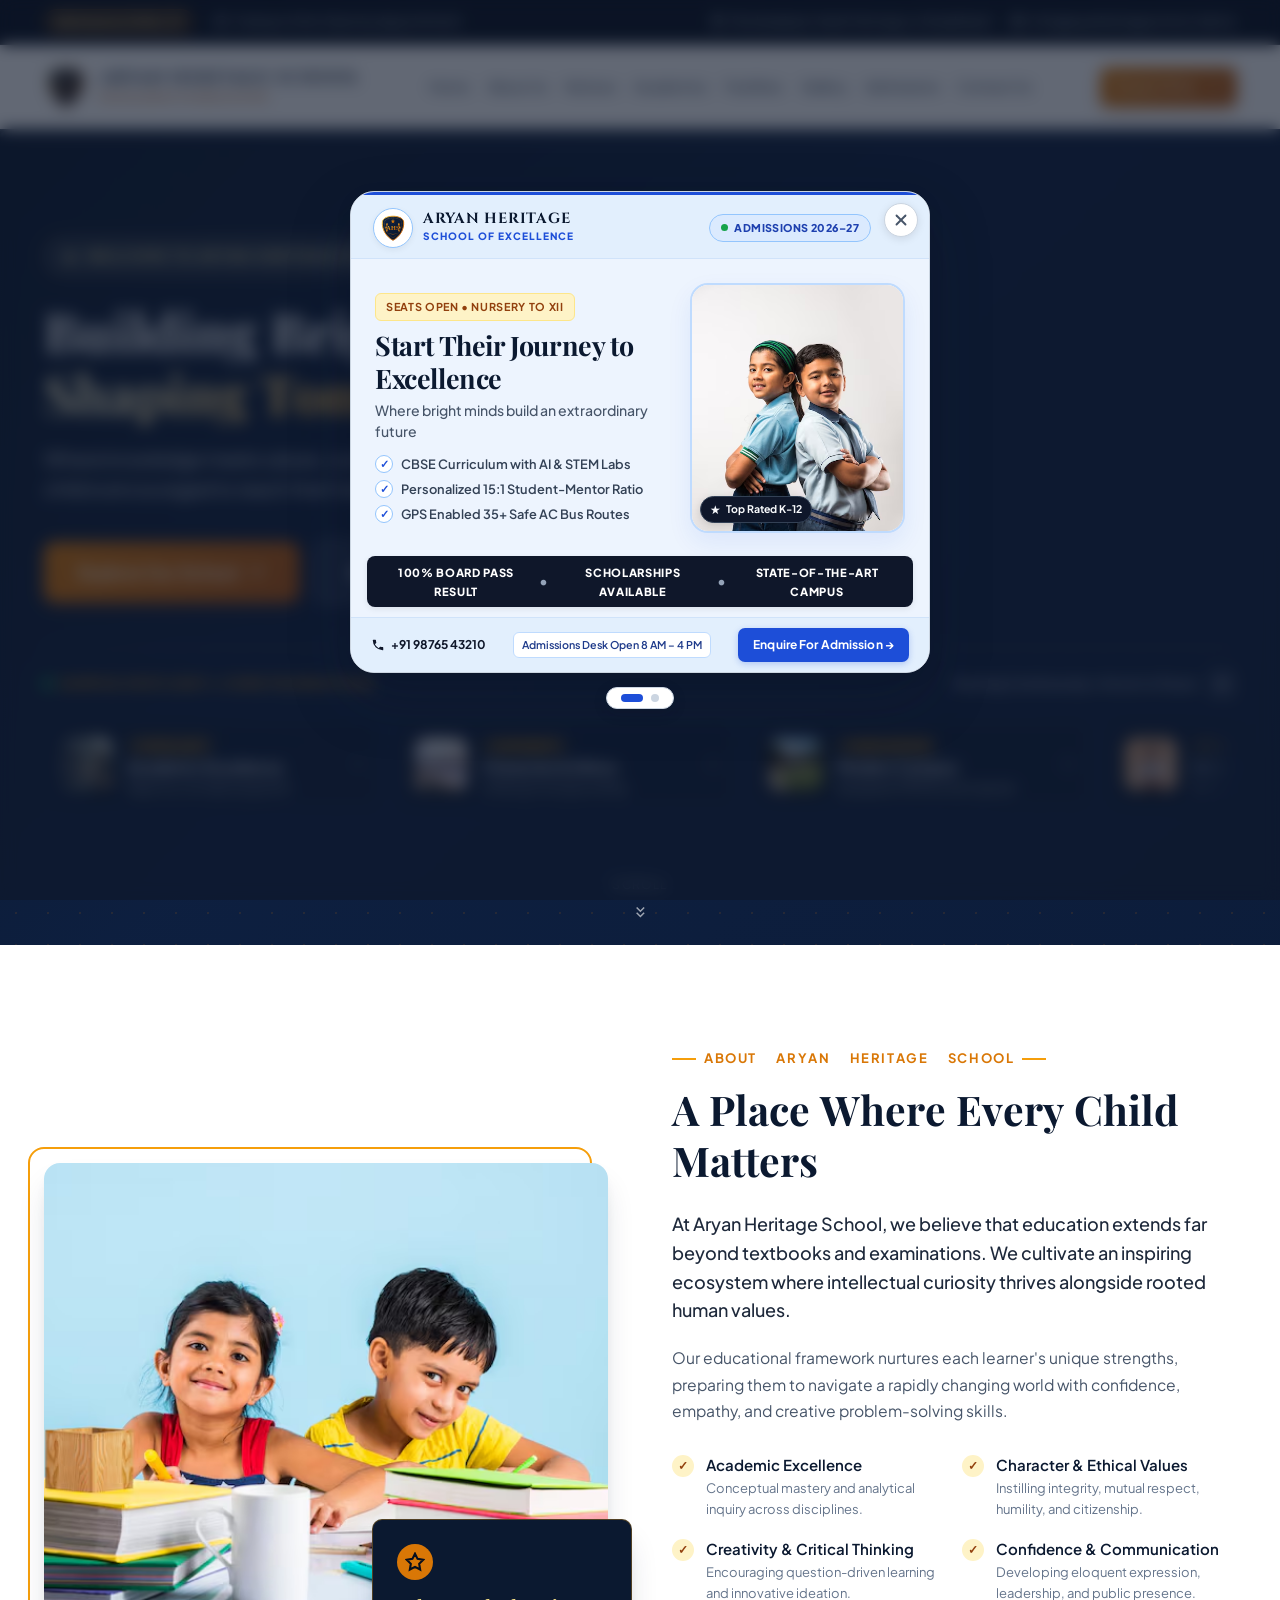
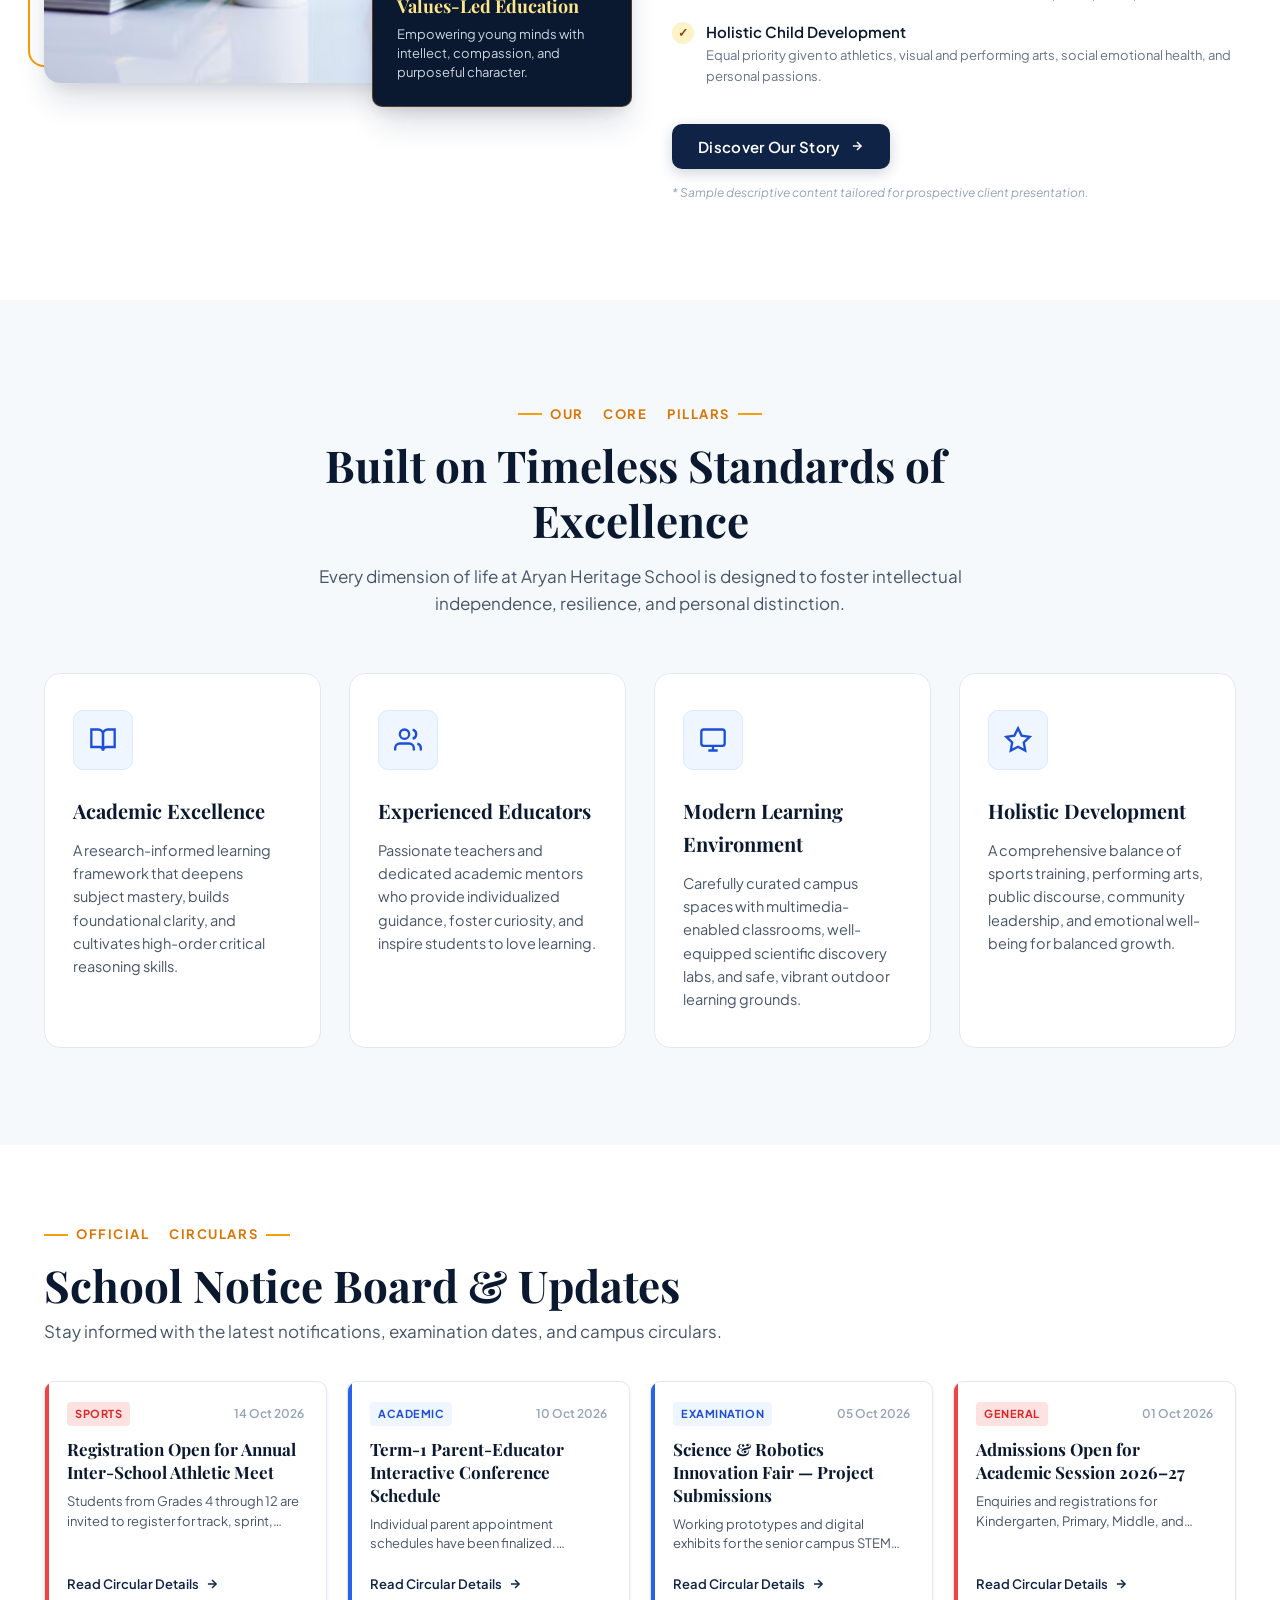
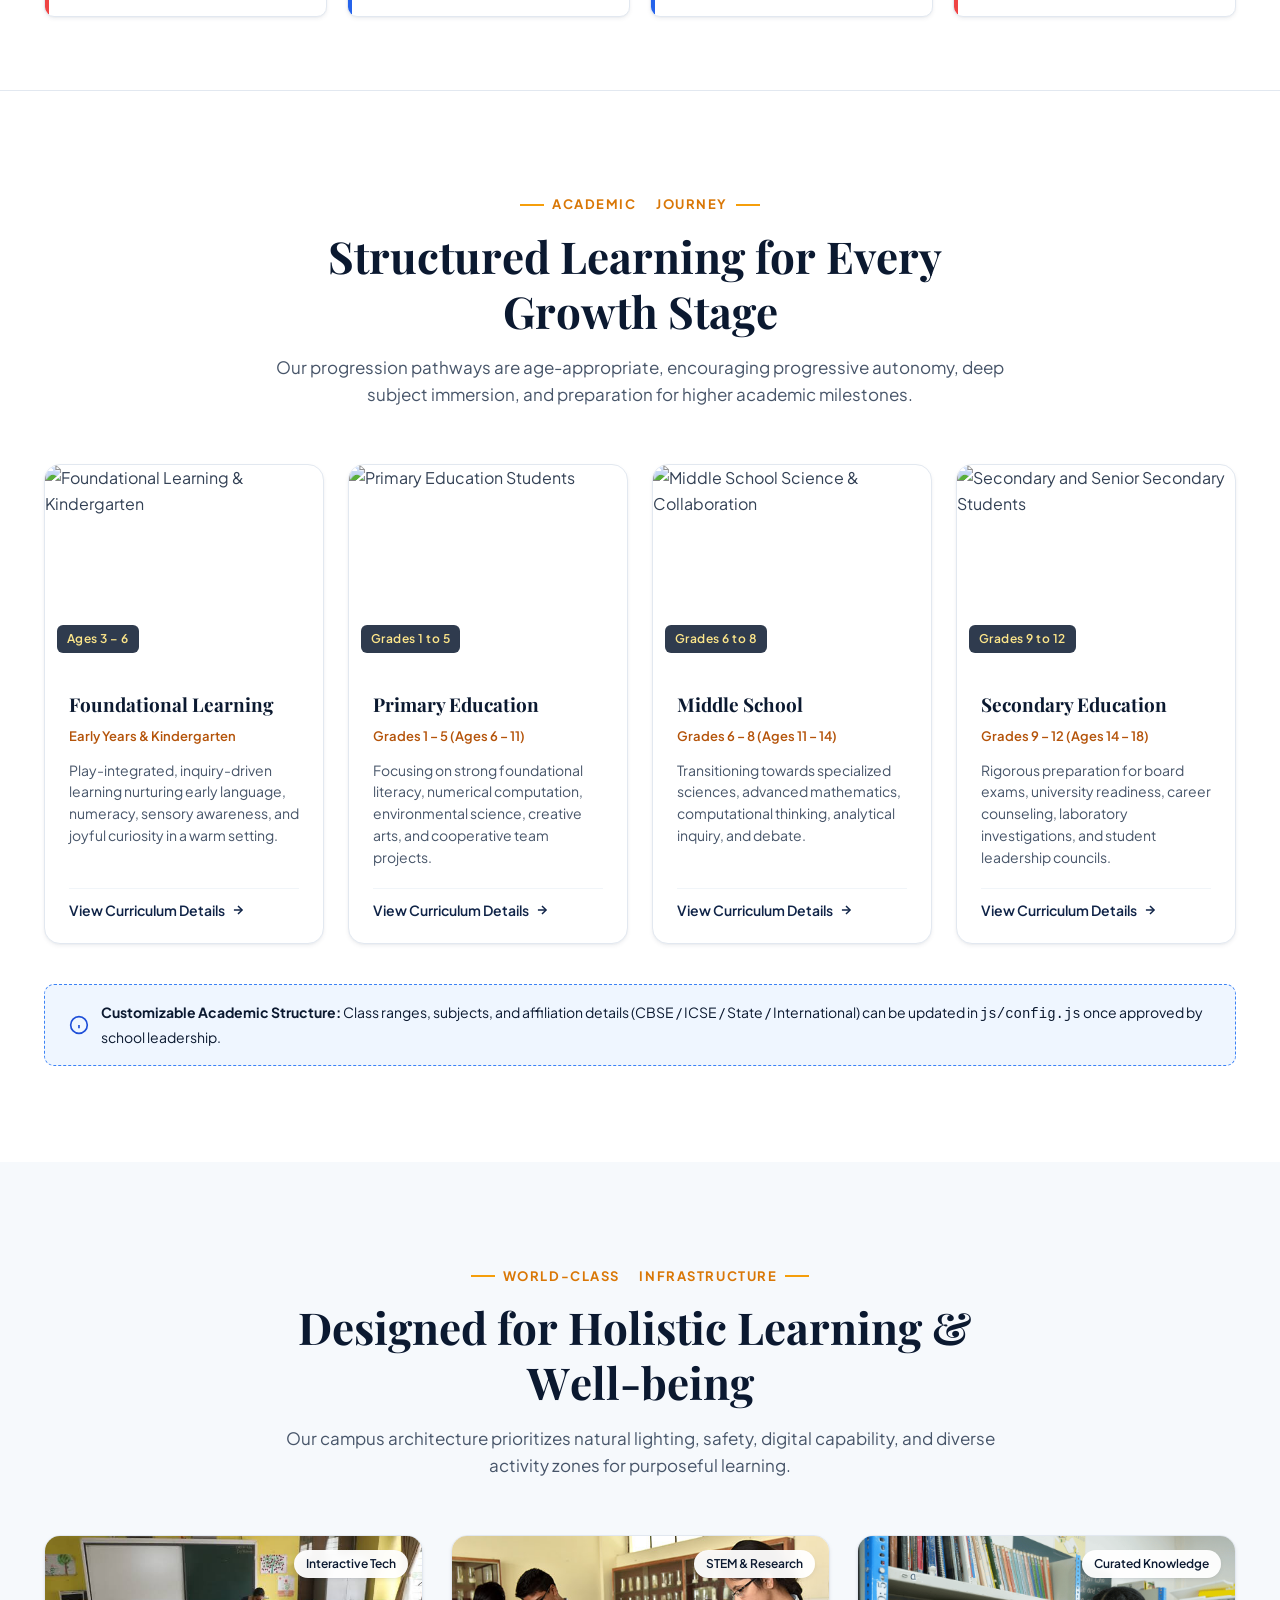
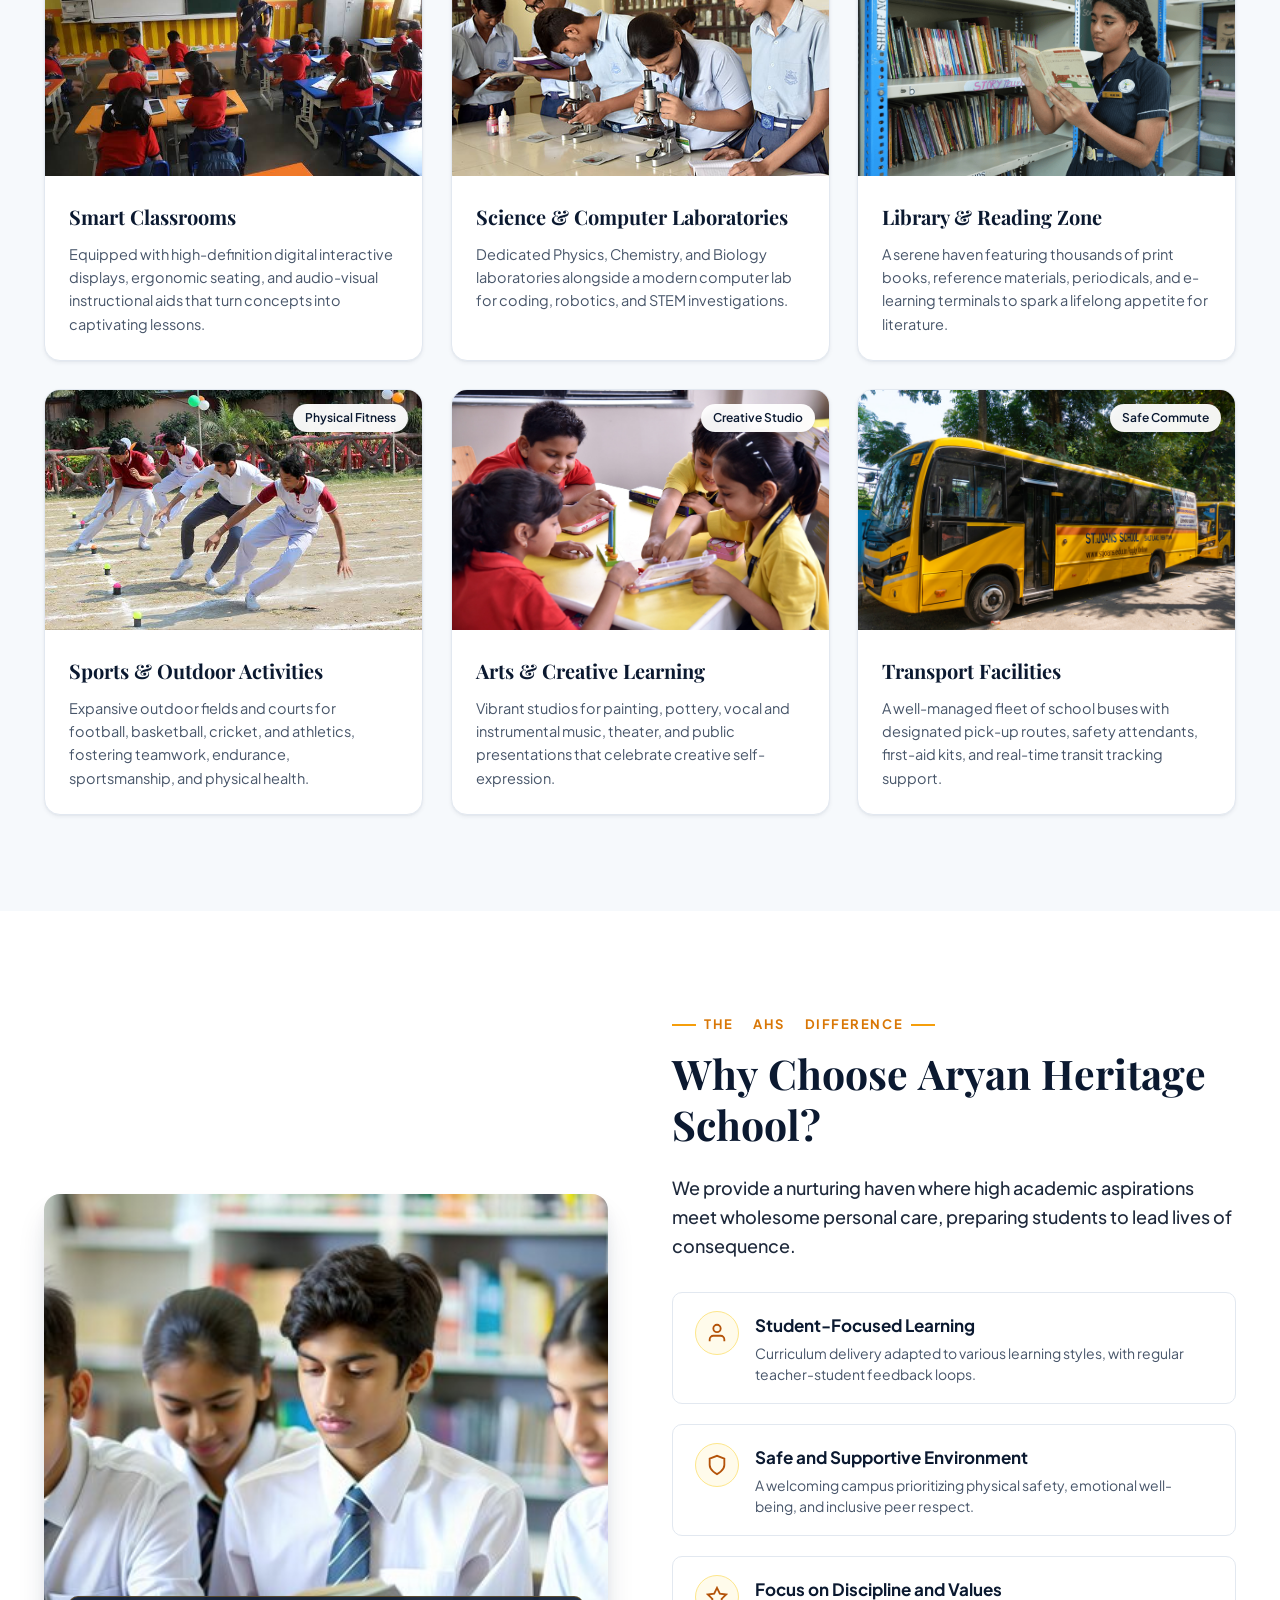
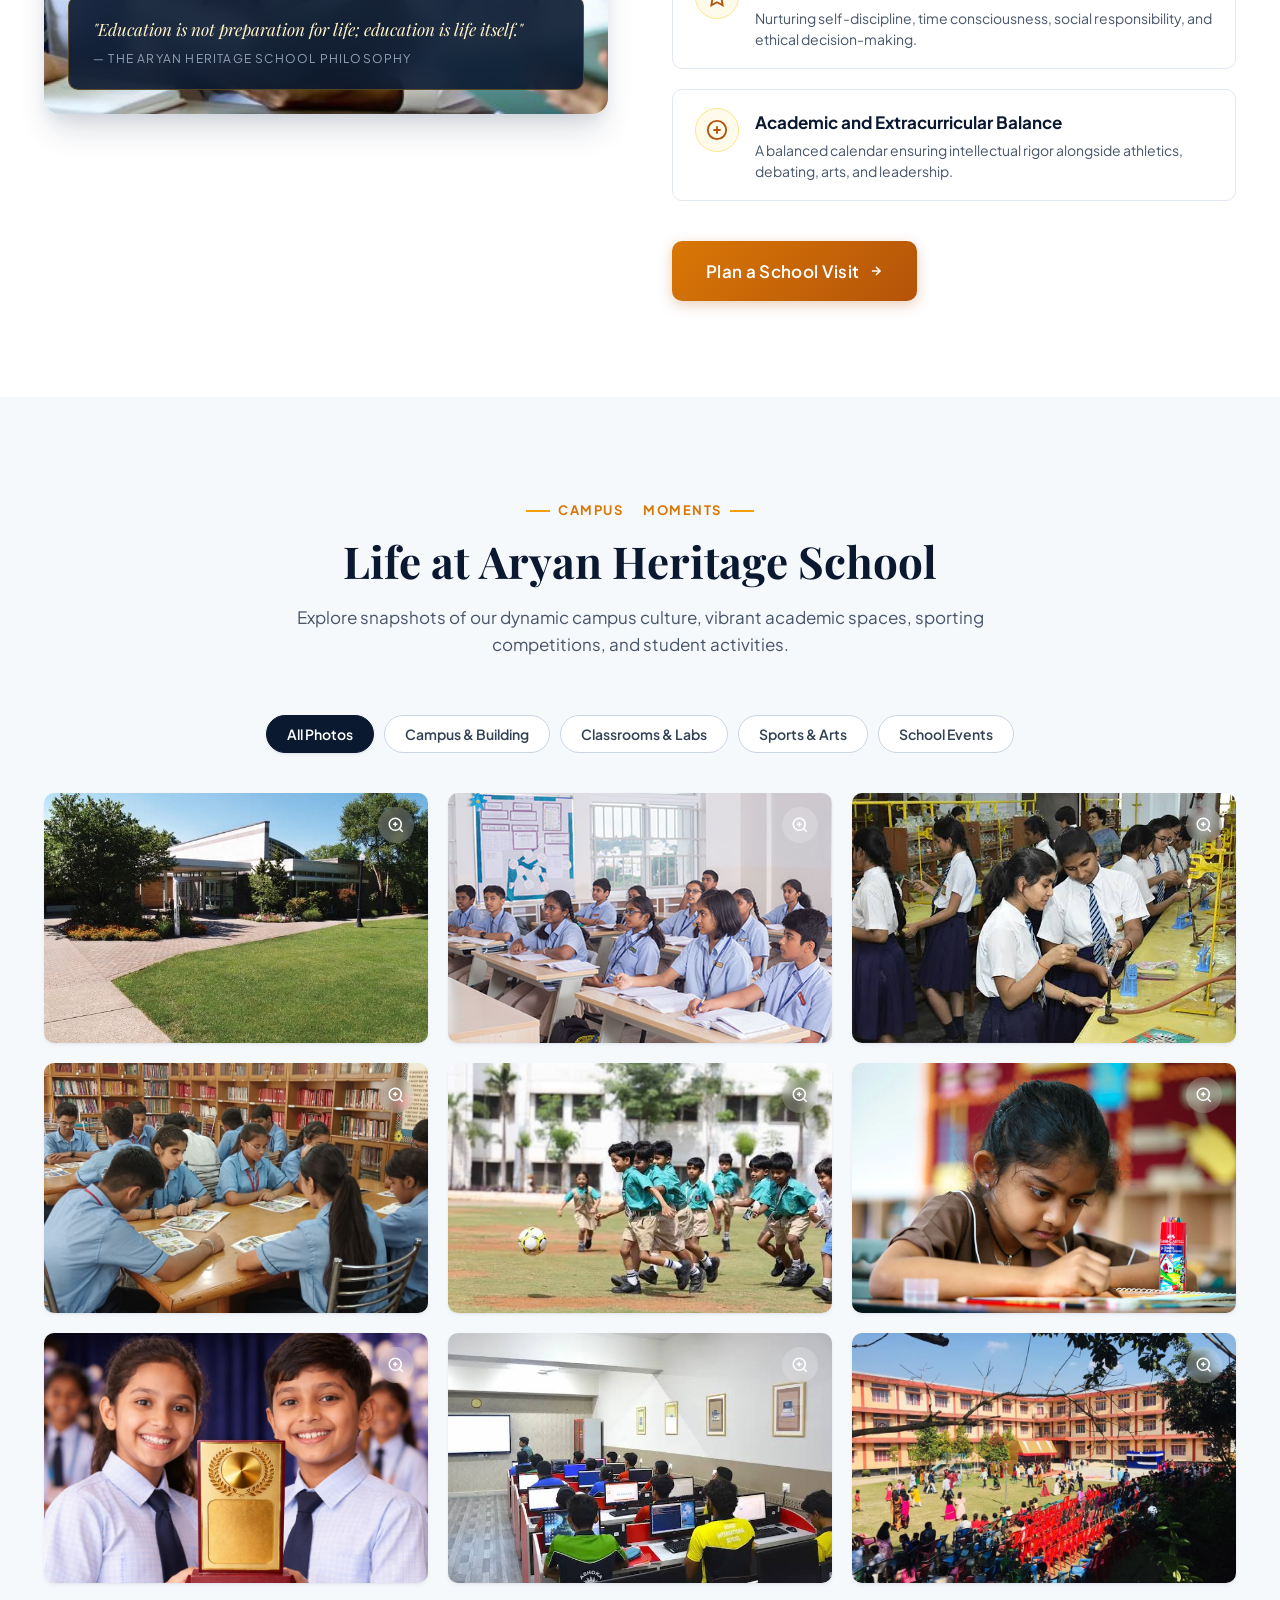
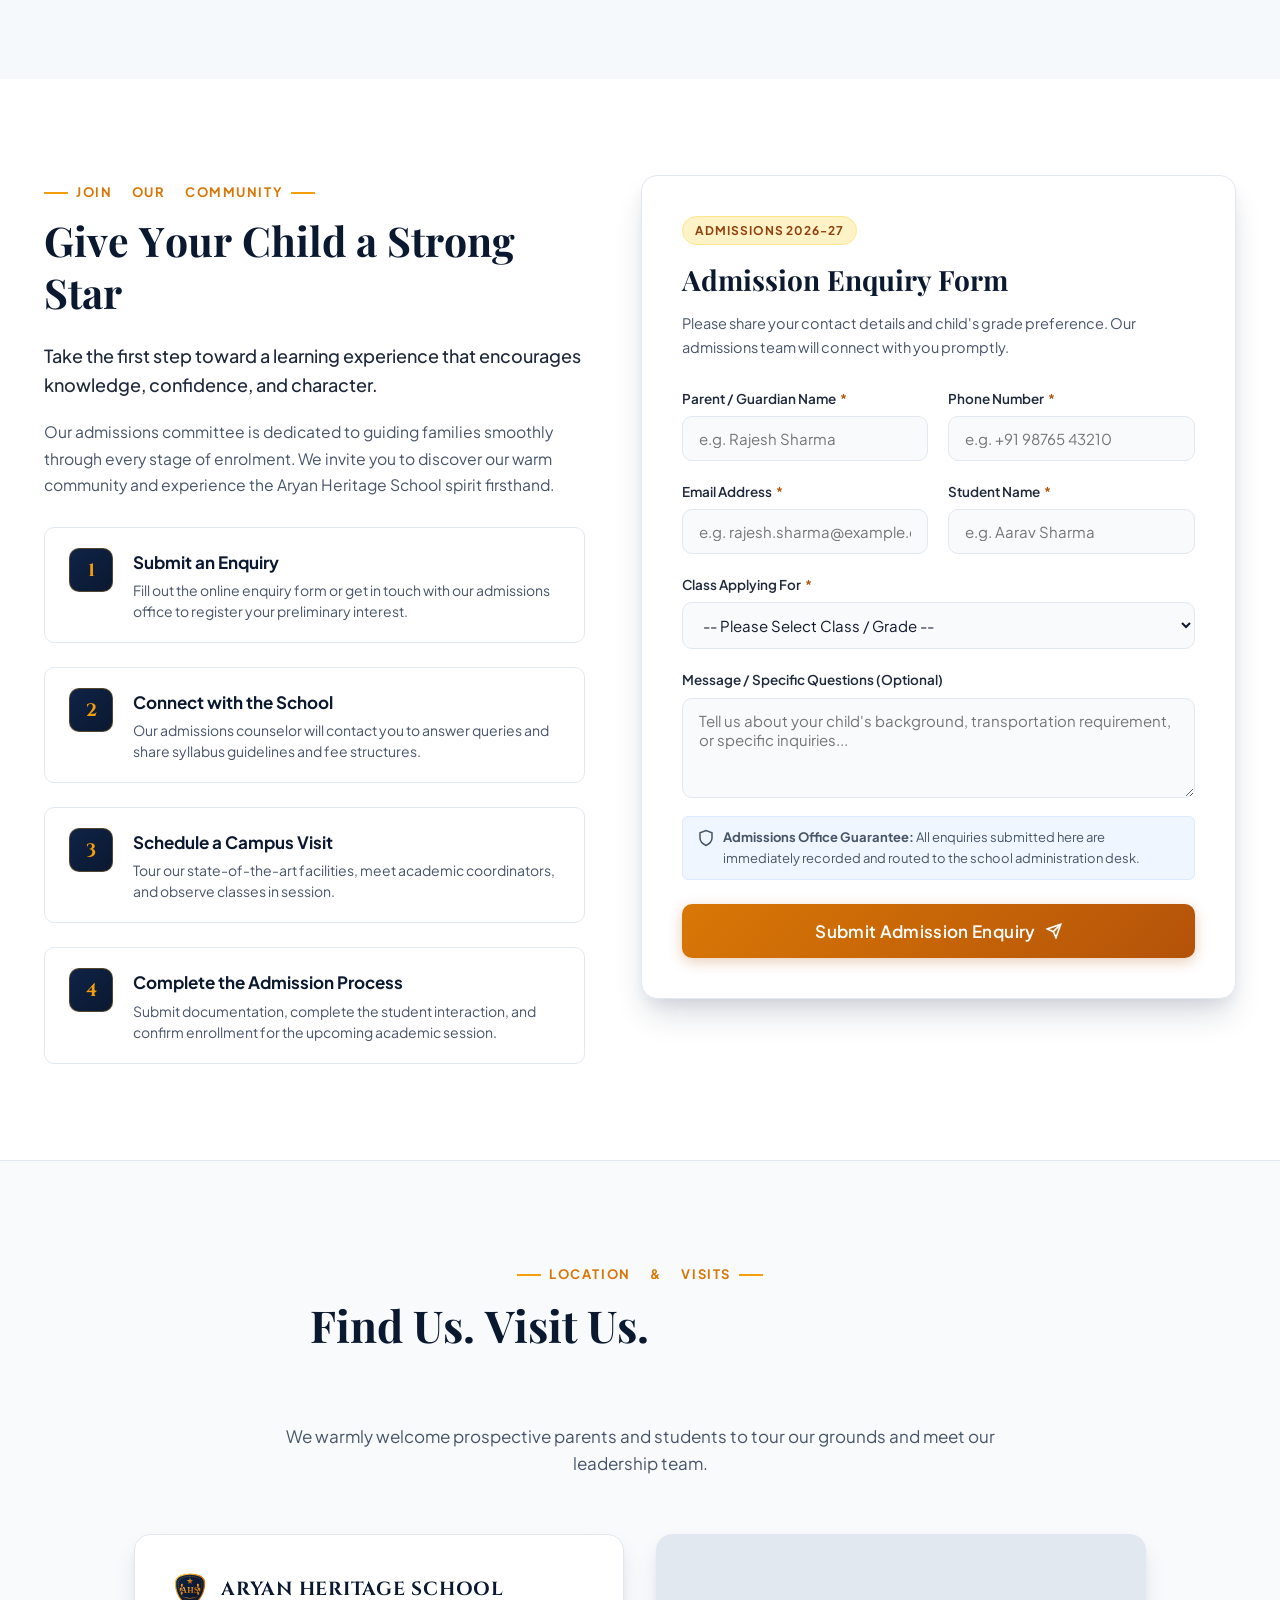
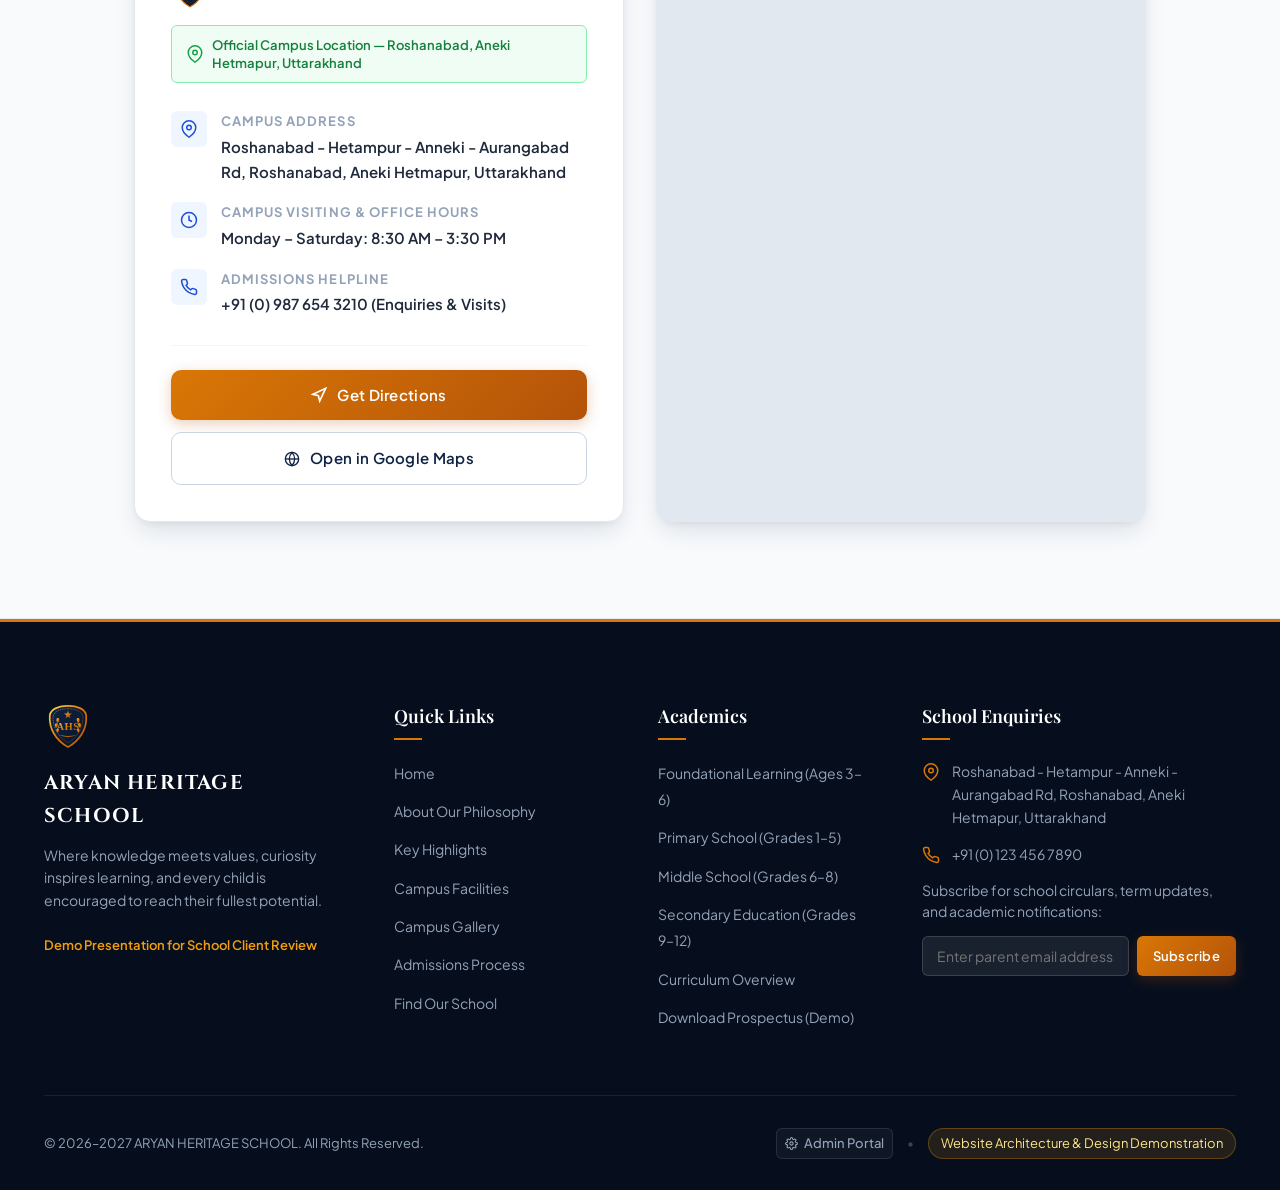
==== commit 1ba9e343: "fix" ====
--- a/index.html
+++ b/index.html
@@ -779,7 +779,7 @@
         <!-- Text & Pillars -->
         <div class="about-content">
           <div class="section-eyebrow">ABOUT ARYAN HERITAGE SCHOOL</div>
-          <h2 class="about-title">A Place Where Every Child Matters</h2>
+          <h2 class="about-title">A Place Where Every<br class="about-mobile-br"> Child Matters</h2>
 
           <p class="about-lead">
             At Aryan Heritage School, we believe that education extends far beyond textbooks and examinations. We
@@ -2177,312 +2177,221 @@
     <div class="poster-modal-wrapper">
       <div class="poster-modal-container" id="posterModalContainer">
 
-      <!-- Floating Circular Close Button -->
-      <button class="poster-modal-close" id="closeBestSchoolCardBtn" aria-label="Close Announcement">
-        <svg width="18" height="18" viewBox="0 0 24 24" fill="none" stroke="currentColor" stroke-width="2.5"
-          stroke-linecap="round" stroke-linejoin="round">
-          <line x1="18" y1="6" x2="6" y2="18"></line>
-          <line x1="6" y1="6" x2="18" y2="18"></line>
-        </svg>
-      </button>
-
-      <!-- Slides Viewport -->
-      <div class="poster-slides-viewport">
-        <!-- Auto-Switch Timer Progress Bar (Cleanly clipped inside card border-radius) -->
-        <div class="poster-timer-bar-wrap" aria-hidden="true">
-          <div class="poster-timer-bar" id="posterTimerBar"></div>
-        </div>
-
-        <div class="poster-slides-track" id="posterSlidesTrack">
-
-          <!-- ==================== CARD 1: ADMISSIONS 2026–27 ==================== -->
-          <div class="poster-slide active" data-slide-index="0">
-            <div class="poster-card poster-card-admissions">
-
-              <!-- Decorative Ambient Glows -->
-              <div class="poster-glow-circle poster-glow-1"></div>
-              <div class="poster-glow-circle poster-glow-2"></div>
-
-              <!-- Top Bar: Crest Branding + Live Tag -->
-              <div class="poster-header-bar">
-                <div class="poster-brand">
-                  <div class="poster-crest">
-                    <img src="assets/favicon.svg" alt="Aryan Heritage Crest" width="28" height="28">
-                  </div>
-                  <div class="poster-brand-text">
-                    <span class="poster-brand-name">ARYAN HERITAGE</span>
-                    <span class="poster-brand-sub">SCHOOL OF EXCELLENCE</span>
-                  </div>
-                </div>
-                <div class="poster-header-tag poster-tag-pulse">
-                  <span class="pulse-dot"></span>
-                  <span>ADMISSIONS 2026–27</span>
-                </div>
-              </div>
-
-              <!-- Main Split Showcase (Text Content + Student Image) -->
-              <div class="poster-content-area">
-                <!-- Left: Headline & Key Admission Highlights -->
-                <div class="poster-copy-box">
-                  <div class="poster-badge-yellow">
-                    <span>SEATS OPEN • NURSERY TO XII</span>
-                  </div>
-                  <h2 class="poster-headline-white" id="modalCardTitle1">
-                    Start Their Journey to Excellence
-                  </h2>
-                  <div class="poster-script-yellow">
-                    Where bright minds build an extraordinary future
-                  </div>
-
-                  <!-- Quick Feature Highlights -->
-                  <div class="poster-features-list">
-                    <div class="poster-feat-item">
-                      <span class="poster-feat-icon">✓</span>
-                      <span>CBSE Curriculum with AI &amp; STEM Labs</span>
+        <!-- Floating Circular Close Button -->
+        <button class="poster-modal-close" id="closeBestSchoolCardBtn" aria-label="Close Announcement">
+          <svg width="18" height="18" viewBox="0 0 24 24" fill="none" stroke="currentColor" stroke-width="2.5"
+            stroke-linecap="round" stroke-linejoin="round">
+            <line x1="18" y1="6" x2="6" y2="18"></line>
+            <line x1="6" y1="6" x2="18" y2="18"></line>
+          </svg>
+        </button>
+
+        <!-- Slides Viewport -->
+        <div class="poster-slides-viewport">
+          <!-- Auto-Switch Timer Progress Bar (Cleanly clipped inside card border-radius) -->
+          <div class="poster-timer-bar-wrap" aria-hidden="true">
+            <div class="poster-timer-bar" id="posterTimerBar"></div>
+          </div>
+
+          <div class="poster-slides-track" id="posterSlidesTrack">
+
+            <!-- ==================== CARD 1: ADMISSIONS 2026–27 ==================== -->
+            <div class="poster-slide active" data-slide-index="0">
+              <div class="poster-card poster-card-admissions">
+
+                <!-- Decorative Ambient Glows -->
+                <div class="poster-glow-circle poster-glow-1"></div>
+                <div class="poster-glow-circle poster-glow-2"></div>
+
+                <!-- Top Bar: Crest Branding + Live Tag -->
+                <div class="poster-header-bar">
+                  <div class="poster-brand">
+                    <div class="poster-crest">
+                      <img src="assets/favicon.svg" alt="Aryan Heritage Crest" width="28" height="28">
                     </div>
-                    <div class="poster-feat-item">
-                      <span class="poster-feat-icon">✓</span>
-                      <span>Personalized 15:1 Student-Mentor Ratio</span>
-                    </div>
-                    <div class="poster-feat-item">
-                      <span class="poster-feat-icon">✓</span>
-                      <span>GPS Enabled 35+ Safe AC Bus Routes</span>
+                    <div class="poster-brand-text">
+                      <span class="poster-brand-name">ARYAN HERITAGE</span>
+                      <span class="poster-brand-sub">SCHOOL OF EXCELLENCE</span>
                     </div>
                   </div>
-                </div>
-
-                <!-- Right: Featured Students Image (card1.avif) -->
-                <div class="poster-hero-image-wrap">
-                  <div class="poster-img-frame">
-                    <img src="assets/card1.avif"
-                      alt="Enthusiastic students ready for admission at Aryan Heritage School"
-                      class="poster-hero-img poster-hero-card1">
-                    <div class="poster-img-floating-chip">
-                      <span class="chip-star">★</span>
-                      <span>Top Rated K-12</span>
+                  <div class="poster-header-tag poster-tag-pulse">
+                    <span class="pulse-dot"></span>
+                    <span>ADMISSIONS 2026–27</span>
+                  </div>
+                </div>
+
+                <!-- Main Split Showcase (Text Content + Student Image) -->
+                <div class="poster-content-area">
+                  <!-- Left: Headline & Key Admission Highlights -->
+                  <div class="poster-copy-box">
+                    <div class="poster-badge-yellow">
+                      <span>SEATS OPEN • NURSERY TO XII</span>
+                    </div>
+                    <h2 class="poster-headline-white" id="modalCardTitle1">
+                      Start Their Journey to Excellence
+                    </h2>
+                    <div class="poster-script-yellow">
+                      Where bright minds build an extraordinary future
+                    </div>
+
+                    <!-- Quick Feature Highlights -->
+                    <div class="poster-features-list">
+                      <div class="poster-feat-item">
+                        <span class="poster-feat-icon">✓</span>
+                        <span>CBSE Curriculum with AI &amp; STEM Labs</span>
+                      </div>
+                      <div class="poster-feat-item">
+                        <span class="poster-feat-icon">✓</span>
+                        <span>Personalized 15:1 Student-Mentor Ratio</span>
+                      </div>
+                      <div class="poster-feat-item">
+                        <span class="poster-feat-icon">✓</span>
+                        <span>GPS Enabled 35+ Safe AC Bus Routes</span>
+                      </div>
                     </div>
                   </div>
-                </div>
-              </div>
-
-              <!-- Ribbon Banner -->
-              <div class="poster-ribbon-bar">
-                <span>100% BOARD PASS RESULT</span>
-                <span class="poster-ribbon-dot">•</span>
-                <span>SCHOLARSHIPS AVAILABLE</span>
-                <span class="poster-ribbon-dot">•</span>
-                <span>STATE-OF-THE-ART CAMPUS</span>
-              </div>
-
-              <!-- Footer Strip: Contact + Enquire CTA -->
-              <div class="poster-footer-strip">
-                <a href="tel:+919876543210" class="poster-contact-item">
-                  <svg width="14" height="14" viewBox="0 0 24 24" fill="currentColor">
-                    <path
-                      d="M6.62 10.79a15.053 15.053 0 006.59 6.59l2.2-2.2a1 1 0 011.01-.24c1.12.37 2.33.57 3.58.57a1 1 0 011 1V20a1 1 0 01-1 1A17 17 0 013 4a1 1 0 011-1h3.5a1 1 0 011 1c0 1.25.2 2.46.57 3.58a1 1 0 01-.24 1.01l-2.2 2.2z" />
-                  </svg>
-                  <span>+91 98765 43210</span>
-                </a>
-                <span class="poster-info-badge">Admissions Desk Open 8 AM – 4 PM</span>
-                <a href="#admissions" class="poster-cta-btn" id="welcomeAdmissionsBtn">
-                  <span>Enquire For Admission →</span>
-                </a>
-              </div>
-
-            </div>
-          </div>
-
-          <!-- ==================== CARD 2: SCHOLARSHIP & HOLISTIC EXCELLENCE ==================== -->
-          <div class="poster-slide" data-slide-index="1">
-            <div class="poster-card poster-card-awards">
-
-              <!-- Decorative Ambient Glows -->
-              <div class="poster-glow-circle poster-glow-emerald"></div>
-              <div class="poster-glow-circle poster-glow-gold"></div>
-
-              <!-- Top Bar: Crest Branding + Live Tag -->
-              <div class="poster-header-bar">
-                <div class="poster-brand">
-                  <div class="poster-crest poster-crest-gold">
-                    <img src="assets/favicon.svg" alt="Aryan Heritage Crest" width="28" height="28">
-                  </div>
-                  <div class="poster-brand-text">
-                    <span class="poster-brand-name">ARYAN HERITAGE</span>
-                    <span class="poster-brand-sub poster-sub-gold">MERIT &amp; TALENT HONORS</span>
-                  </div>
-                </div>
-                <div class="poster-header-tag poster-tag-gold">
-                  <span class="pulse-dot pulse-gold"></span>
-                  <span>SCHOLARSHIPS 2026–27</span>
-                </div>
-              </div>
-
-              <!-- Main Split Showcase (Text Content + Girl Student Image) -->
-              <div class="poster-content-area">
-                <!-- Left: Headline & Key Scholarship Highlights -->
-                <div class="poster-copy-box">
-                  <div class="poster-badge-yellow poster-badge-amber">
-                    <span>UP TO 100% MERIT SCHOLARSHIP</span>
-                  </div>
-                  <h2 class="poster-headline-white" id="modalCardTitle2">
-                    Empowering Every Talent &amp; Ambition
-                  </h2>
-                  <div class="poster-script-yellow poster-script-gold">
-                    Academics • Olympic Sports • Creative Arts
-                  </div>
-
-                  <!-- Quick Feature Highlights -->
-                  <div class="poster-features-list">
-                    <div class="poster-feat-item">
-                      <span class="poster-feat-icon feat-gold">★</span>
-                      <span>Annual National Talent Search &amp; Merit Grants</span>
-                    </div>
-                    <div class="poster-feat-item">
-                      <span class="poster-feat-icon feat-gold">★</span>
-                      <span>Olympic Sports Complex, Swimming &amp; Martial Arts</span>
-                    </div>
-                    <div class="poster-feat-item">
-                      <span class="poster-feat-icon feat-gold">★</span>
-                      <span>12-Acre Eco-Campus with Global Olympiad Hub</span>
+
+                  <!-- Right: Featured Students Image (card1.avif) -->
+                  <div class="poster-hero-image-wrap">
+                    <div class="poster-img-frame">
+                      <img src="assets/card1.avif"
+                        alt="Enthusiastic students ready for admission at Aryan Heritage School"
+                        class="poster-hero-img poster-hero-card1">
+                      <div class="poster-img-floating-chip">
+                        <span class="chip-star">★</span>
+                        <span>Top Rated K-12</span>
+                      </div>
                     </div>
                   </div>
                 </div>
 
-                <!-- Right: Featured Student Image (card2.jpg) -->
-                <div class="poster-hero-image-wrap">
-                  <div class="poster-img-frame poster-frame-gold">
-                    <img src="assets/card2.jpg"
-                      alt="Scholarship achiever and student ambassador at Aryan Heritage School"
-                      class="poster-hero-img poster-hero-card2">
-                    <div class="poster-img-floating-chip chip-gold">
-                      <span class="chip-trophy">🏆</span>
-                      <span>Merit Rewards</span>
+                <!-- Ribbon Banner -->
+                <div class="poster-ribbon-bar">
+                  <span>100% BOARD PASS RESULT</span>
+                  <span class="poster-ribbon-dot">•</span>
+                  <span>SCHOLARSHIPS AVAILABLE</span>
+                  <span class="poster-ribbon-dot">•</span>
+                  <span>STATE-OF-THE-ART CAMPUS</span>
+                </div>
+
+                <!-- Footer Strip: Contact + Enquire CTA -->
+                <div class="poster-footer-strip">
+                  <a href="tel:+919876543210" class="poster-contact-item">
+                    <svg width="14" height="14" viewBox="0 0 24 24" fill="currentColor">
+                      <path
+                        d="M6.62 10.79a15.053 15.053 0 006.59 6.59l2.2-2.2a1 1 0 011.01-.24c1.12.37 2.33.57 3.58.57a1 1 0 011 1V20a1 1 0 01-1 1A17 17 0 013 4a1 1 0 011-1h3.5a1 1 0 011 1c0 1.25.2 2.46.57 3.58a1 1 0 01-.24 1.01l-2.2 2.2z" />
+                    </svg>
+                    <span>+91 98765 43210</span>
+                  </a>
+                  <span class="poster-info-badge">Admissions Desk Open 8 AM – 4 PM</span>
+                  <a href="#admissions" class="poster-cta-btn" id="welcomeAdmissionsBtn">
+                    <span>Enquire For Admission →</span>
+                  </a>
+                </div>
+
+              </div>
+            </div>
+
+            <!-- ==================== CARD 2: SCHOLARSHIP & HOLISTIC EXCELLENCE ==================== -->
+            <div class="poster-slide" data-slide-index="1">
+              <div class="poster-card poster-card-awards">
+
+                <!-- Decorative Ambient Glows -->
+                <div class="poster-glow-circle poster-glow-emerald"></div>
+                <div class="poster-glow-circle poster-glow-gold"></div>
+
+                <!-- Top Bar: Crest Branding + Live Tag -->
+                <div class="poster-header-bar">
+                  <div class="poster-brand">
+                    <div class="poster-crest poster-crest-gold">
+                      <img src="assets/favicon.svg" alt="Aryan Heritage Crest" width="28" height="28">
+                    </div>
+                    <div class="poster-brand-text">
+                      <span class="poster-brand-name">ARYAN HERITAGE</span>
+                      <span class="poster-brand-sub poster-sub-gold">MERIT &amp; TALENT HONORS</span>
                     </div>
                   </div>
-                </div>
-              </div>
-
-              <!-- Ribbon Banner -->
-              <div class="poster-ribbon-bar poster-ribbon-gold">
-                <span>OLYMPIAD ACHIEVERS</span>
-                <span class="poster-ribbon-dot">•</span>
-                <span>NATIONAL SPORTS WINS</span>
-                <span class="poster-ribbon-dot">•</span>
-                <span>CAMPUS TOUR OPEN</span>
-              </div>
-
-              <!-- Footer Strip: Contact + Explore CTA -->
-              <div class="poster-footer-strip poster-footer-gold">
-                <div class="poster-contact-item citation-quote-mini">
-                  <svg width="14" height="14" viewBox="0 0 24 24" fill="none" stroke="currentColor" stroke-width="2.5">
-                    <circle cx="12" cy="12" r="10"></circle>
-                    <polyline points="12 6 12 12 16 14"></polyline>
-                  </svg>
-                  <span>Free Evaluation Test &amp; Tour</span>
-                </div>
-                <span class="poster-info-badge badge-gold">Limited Scholarship Seats</span>
-                <a href="#about" class="poster-cta-btn poster-cta-gold" id="welcomeExploreBtn">
-                  <span>Explore Scholarships →</span>
-                </a>
-              </div>
-
-            </div>
-          </div>
-
-          <!-- ==================== CARD 3: 12-ACRE CAMPUS & HOLISTIC LIFE ==================== -->
-          <div class="poster-slide" data-slide-index="2">
-            <div class="poster-card poster-card-campus">
-
-              <!-- Top Bar: Crest Branding + Live Tag -->
-              <div class="poster-header-bar">
-                <div class="poster-brand">
-                  <div class="poster-crest poster-crest-amber">
-                    <img src="assets/favicon.svg" alt="Aryan Heritage Crest" width="28" height="28">
+                  <div class="poster-header-tag poster-tag-gold">
+                    <span class="pulse-dot pulse-gold"></span>
+                    <span>SCHOLARSHIPS 2026–27</span>
                   </div>
-                  <div class="poster-brand-text">
-                    <span class="poster-brand-name">ARYAN HERITAGE</span>
-                    <span class="poster-brand-sub poster-sub-amber">CAMPUS &amp; FACILITIES</span>
-                  </div>
-                </div>
-                <div class="poster-header-tag poster-tag-amber">
-                  <span class="pulse-dot pulse-amber"></span>
-                  <span>CAMPUS VISITS OPEN</span>
-                </div>
-              </div>
-
-              <!-- Main Split Showcase (Text Content + Campus Image) -->
-              <div class="poster-content-area">
-                <!-- Left: Headline & Key Campus Highlights -->
-                <div class="poster-copy-box">
-                  <div class="poster-badge-yellow poster-badge-warm">
-                    <span>12-ACRE GREEN ECO-CAMPUS</span>
-                  </div>
-                  <h2 class="poster-headline-white" id="modalCardTitle3">
-                    World-Class Learning &amp; Sports
-                  </h2>
-                  <div class="poster-script-yellow">
-                    Inspiring environments that nurture well-rounded leaders
-                  </div>
-
-                  <!-- Quick Feature Highlights -->
-                  <div class="poster-features-list">
-                    <div class="poster-feat-item">
-                      <span class="poster-feat-icon feat-amber">✓</span>
-                      <span>Smart Interactive Classrooms &amp; STEM Robotics Labs</span>
+                </div>
+
+                <!-- Main Split Showcase (Text Content + Girl Student Image) -->
+                <div class="poster-content-area">
+                  <!-- Left: Headline & Key Scholarship Highlights -->
+                  <div class="poster-copy-box">
+                    <div class="poster-badge-yellow poster-badge-amber">
+                      <span>UP TO 100% MERIT SCHOLARSHIP</span>
                     </div>
-                    <div class="poster-feat-item">
-                      <span class="poster-feat-icon feat-amber">✓</span>
-                      <span>Indoor Olympic Sports Arena &amp; Swimming Complex</span>
+                    <h2 class="poster-headline-white" id="modalCardTitle2">
+                      Empowering Every Talent &amp; Ambition
+                    </h2>
+                    <div class="poster-script-yellow poster-script-gold">
+                      Academics • Olympic Sports • Creative Arts
                     </div>
-                    <div class="poster-feat-item">
-                      <span class="poster-feat-icon feat-amber">✓</span>
-                      <span>GPS Enabled 35+ Safe AC Buses Across All City Routes</span>
+
+                    <!-- Quick Feature Highlights -->
+                    <div class="poster-features-list">
+                      <div class="poster-feat-item">
+                        <span class="poster-feat-icon feat-gold">★</span>
+                        <span>Annual National Talent Search &amp; Merit Grants</span>
+                      </div>
+                      <div class="poster-feat-item">
+                        <span class="poster-feat-icon feat-gold">★</span>
+                        <span>Olympic Sports Complex, Swimming &amp; Martial Arts</span>
+                      </div>
+                      <div class="poster-feat-item">
+                        <span class="poster-feat-icon feat-gold">★</span>
+                        <span>12-Acre Eco-Campus with Global Olympiad Hub</span>
+                      </div>
                     </div>
                   </div>
-                </div>
-
-                <!-- Right: Featured Campus Image -->
-                <div class="poster-hero-image-wrap">
-                  <div class="poster-img-frame poster-frame-amber">
-                    <img src="assets/school-campus.avif"
-                      alt="Aryan Heritage School Modern 12-Acre Campus"
-                      class="poster-hero-img poster-hero-card3">
-                    <div class="poster-img-floating-chip chip-amber">
-                      <span class="chip-star">★</span>
-                      <span>Global Standards</span>
+
+                  <!-- Right: Featured Student Image (card2.jpg) -->
+                  <div class="poster-hero-image-wrap">
+                    <div class="poster-img-frame poster-frame-gold">
+                      <img src="assets/card2.jpg"
+                        alt="Scholarship achiever and student ambassador at Aryan Heritage School"
+                        class="poster-hero-img poster-hero-card2">
+                      <div class="poster-img-floating-chip chip-gold">
+                        <span class="chip-trophy">🏆</span>
+                        <span>Merit Rewards</span>
+                      </div>
                     </div>
                   </div>
                 </div>
-              </div>
-
-              <!-- Ribbon Banner -->
-              <div class="poster-ribbon-bar poster-ribbon-amber">
-                <span>12-ACRE ECO CAMPUS</span>
-                <span class="poster-ribbon-dot">•</span>
-                <span>OLYMPIC SPORTS</span>
-                <span class="poster-ribbon-dot">•</span>
-                <span>TOURS OPEN DAILY</span>
-              </div>
-
-              <!-- Footer Strip: Contact + Explore CTA -->
-              <div class="poster-footer-strip poster-footer-amber">
-                <div class="poster-contact-item citation-quote-mini">
-                  <svg width="14" height="14" viewBox="0 0 24 24" fill="none" stroke="currentColor" stroke-width="2.5">
-                    <circle cx="12" cy="12" r="10"></circle>
-                    <polyline points="12 6 12 12 16 14"></polyline>
-                  </svg>
-                  <span>Guided Campus Tours Daily</span>
-                </div>
-                <span class="poster-info-badge badge-amber">Roshanabad, Uttarakhand</span>
-                <a href="#location" class="poster-cta-btn poster-cta-amber" id="welcomeCampusBtn">
-                  <span>Book Campus Tour →</span>
-                </a>
-              </div>
-
-            </div>
-          </div>
-        </div>
-      </div>
+
+                <!-- Ribbon Banner -->
+                <div class="poster-ribbon-bar poster-ribbon-gold">
+                  <span>OLYMPIAD ACHIEVERS</span>
+                  <span class="poster-ribbon-dot">•</span>
+                  <span>NATIONAL SPORTS WINS</span>
+                  <span class="poster-ribbon-dot">•</span>
+                  <span>CAMPUS TOUR OPEN</span>
+                </div>
+
+                <!-- Footer Strip: Contact + Explore CTA -->
+                <div class="poster-footer-strip poster-footer-gold">
+                  <div class="poster-contact-item citation-quote-mini">
+                    <svg width="14" height="14" viewBox="0 0 24 24" fill="none" stroke="currentColor"
+                      stroke-width="2.5">
+                      <circle cx="12" cy="12" r="10"></circle>
+                      <polyline points="12 6 12 12 16 14"></polyline>
+                    </svg>
+                    <span>Free Evaluation Test &amp; Tour</span>
+                  </div>
+                  <span class="poster-info-badge badge-gold">Limited Scholarship Seats</span>
+                  <a href="#about" class="poster-cta-btn poster-cta-gold" id="welcomeExploreBtn">
+                    <span>Explore Scholarships →</span>
+                  </a>
+                </div>
+
+              </div>
+            </div>
+
+          </div>
+        </div>
 
       </div>
 
@@ -2494,9 +2403,6 @@
         <button class="poster-dot" data-slide="1" aria-label="Go to Scholarship Card">
           <span class="dot-inner"></span>
         </button>
-        <button class="poster-dot" data-slide="2" aria-label="Go to Campus Facilities Card">
-          <span class="dot-inner"></span>
-        </button>
       </div>
 
     </div>
@@ -2509,15 +2415,15 @@
     <div class="badge-pill-rotator" id="badgePillRotator">
       <div class="badge-pill-item active" data-pill-index="0">
         <span class="pill-emoji">✨</span>
-        <span class="pill-text">Admissions Open 2026–27 • Nursery to Class XII</span>
+        <span class="pill-text">Admissions Open 2026–27</span>
       </div>
       <div class="badge-pill-item" data-pill-index="1">
         <span class="pill-emoji">🏆</span>
-        <span class="pill-text">Up to 100% Merit Scholarships &amp; Talent Awards</span>
+        <span class="pill-text">Up to 100% Merit Scholarships</span>
       </div>
       <div class="badge-pill-item" data-pill-index="2">
         <span class="pill-emoji">🏛️</span>
-        <span class="pill-text">Ranked #1 in Holistic Excellence • Book Campus Tour</span>
+        <span class="pill-text">Ranked #1 in Holistic Excellence</span>
       </div>
     </div>
   </button>
--- a/css/style.css
+++ b/css/style.css
@@ -1321,6 +1321,10 @@
   margin-bottom: 24px;
 }
 
+.about-mobile-br {
+  display: none;
+}
+
 .about-lead {
   font-size: 1.125rem;
   color: var(--color-slate-800);
@@ -3098,67 +3102,190 @@
     margin-bottom: 36px;
   }
 
+  .section-eyebrow {
+    font-size: 0.72rem;
+    letter-spacing: 0.12em;
+    gap: 8px;
+    margin-bottom: 12px;
+    max-width: 100%;
+    flex-wrap: wrap;
+    justify-content: center;
+  }
+
+  .section-eyebrow::before,
+  .section-eyebrow::after {
+    width: 16px;
+  }
+
+  .about-content .section-eyebrow {
+    justify-content: flex-start;
+  }
+
+  .about-mobile-br {
+    display: inline;
+  }
+
   .section-title,
   .about-title {
-    font-size: clamp(1.45rem, 5.5vw, 1.85rem);
-    line-height: 1.3;
+    font-size: clamp(1.35rem, 5.2vw, 1.68rem);
+    line-height: 1.25;
+    word-break: normal;
+    overflow-wrap: break-word;
+    text-wrap: balance;
+  }
+
+  .about-title {
+    margin-bottom: 14px;
   }
 
   .section-subtitle,
   .about-lead {
-    font-size: 0.9rem;
-    line-height: 1.6;
+    font-size: 0.88rem;
+    line-height: 1.55;
   }
 
   .hero-section {
-    padding-top: 100px;
-    padding-bottom: 32px;
+    min-height: auto;
+    padding-top: 80px;
+    padding-bottom: 20px;
+  }
+
+  .hero-grid {
+    margin-bottom: 14px;
+    gap: 16px;
   }
 
   .hero-eyebrow-badge {
-    font-size: 0.72rem;
-    padding: 5px 12px;
+    font-size: 0.68rem;
+    padding: 4px 10px;
+    margin-bottom: 10px;
+    letter-spacing: 0.1em;
   }
 
   .hero-title {
-    font-size: clamp(1.75rem, 7vw, 2.35rem);
-    line-height: 1.25;
+    font-size: clamp(1.45rem, 5.8vw, 1.85rem);
+    line-height: 1.2;
+    margin-bottom: 10px;
   }
 
   .hero-lead {
-    font-size: 0.9375rem;
-    margin-bottom: 24px;
+    font-size: 0.85rem;
+    line-height: 1.45;
+    margin-bottom: 16px;
   }
 
   .hero-actions {
     flex-direction: column;
     width: 100%;
-    gap: 12px;
+    gap: 8px;
+    margin-bottom: 6px;
   }
 
   .hero-actions .btn {
     width: 100%;
     justify-content: center;
+    padding: 10px 18px;
+    font-size: 0.875rem;
+    min-height: 42px;
+  }
+
+  .hero-pillars-rotator-container {
+    padding-top: 12px;
+    margin-top: 12px;
+    margin-bottom: 8px;
+  }
+
+  .hero-pillars-header {
+    margin-bottom: 8px;
+  }
+
+  .hero-pillars-live-badge {
+    font-size: 0.65rem;
+    letter-spacing: 0.08em;
+  }
+
+  .hero-pillars-cycle-text {
+    font-size: 0.65rem;
+  }
+
+  .hero-pillars-pause-btn {
+    width: 24px;
+    height: 24px;
+  }
+
+  .hero-pillars-marquee-viewport {
+    padding: 4px 0 6px 0;
   }
 
   .hero-pillar-item {
-    width: 275px;
-    padding: 8px 12px;
-    gap: 10px;
+    width: 240px;
+    padding: 6px 10px;
+    gap: 8px;
+    border-radius: 12px;
   }
 
   .hero-pillar-media {
-    width: 46px;
-    height: 46px;
+    width: 40px;
+    height: 40px;
+    border-radius: 8px;
+  }
+
+  .hero-pillar-text h4 {
+    font-size: 0.8rem;
+    margin-bottom: 1px;
+  }
+
+  .hero-pillar-text p {
+    font-size: 0.68rem;
+  }
+
+  .scroll-indicator {
+    display: none !important;
   }
 
   .highlights-grid,
   .academics-grid,
   .facilities-grid,
-  .gallery-grid,
   .notices-grid {
     grid-template-columns: 1fr;
     gap: 16px;
+  }
+
+  /* 2 Photos Display in a Row in Mobile View */
+  .gallery-grid {
+    grid-template-columns: repeat(2, 1fr) !important;
+    gap: 10px !important;
+  }
+
+  .gallery-item {
+    height: 140px !important;
+    border-radius: 12px !important;
+  }
+
+  .gallery-zoom-icon {
+    width: 28px !important;
+    height: 28px !important;
+    top: 8px !important;
+    right: 8px !important;
+  }
+
+  .gallery-zoom-icon svg {
+    width: 14px !important;
+    height: 14px !important;
+  }
+
+  .gallery-item-overlay {
+    padding: 10px !important;
+  }
+
+  .gallery-item-category {
+    font-size: 0.56rem !important;
+    margin-bottom: 2px !important;
+  }
+
+  .gallery-item-title {
+    font-size: 0.75rem !important;
+    line-height: 1.2 !important;
   }
 
   .gallery-filters {
@@ -3178,13 +3305,21 @@
     flex-shrink: 0;
   }
 
+  .about-image-wrapper {
+    position: relative;
+    margin-bottom: 12px;
+  }
+
   .about-image-accent {
     display: none !important;
   }
 
   .about-image-main {
-    height: 260px;
-    border-radius: var(--radius-md);
+    height: 250px;
+    width: 100%;
+    object-fit: cover;
+    object-position: center 20%;
+    border-radius: 16px;
   }
 
   .about-floating-card {
@@ -3192,29 +3327,43 @@
     right: auto !important;
     bottom: auto !important;
     left: auto !important;
-    margin: -24px auto 0 auto !important;
-    width: calc(100% - 20px) !important;
-    max-width: 100% !important;
-    padding: 16px 18px !important;
-    border-radius: var(--radius-md);
-    box-shadow: 0 12px 30px rgba(11, 25, 48, 0.4) !important;
+    margin: -24px auto 28px auto !important;
+    width: calc(100% - 24px) !important;
+    max-width: 360px !important;
+    padding: 14px 16px !important;
+    border-radius: 14px !important;
+    box-shadow: 0 10px 28px rgba(11, 25, 48, 0.22) !important;
     z-index: 2;
+    background: var(--color-navy-900) !important;
+    display: flex !important;
+    flex-direction: column !important;
+    align-items: flex-start !important;
+    text-align: left !important;
   }
 
   .about-floating-card-icon {
-    width: 32px;
-    height: 32px;
-    margin-bottom: 8px;
+    width: 28px;
+    height: 28px;
+    margin-bottom: 6px;
+  }
+
+  .about-floating-card-icon svg {
+    width: 16px;
+    height: 16px;
   }
 
   .about-floating-card h4 {
-    font-size: 1.05rem;
-    margin-bottom: 4px;
+    font-size: 0.98rem;
+    margin-bottom: 3px;
   }
 
   .about-floating-card p {
-    font-size: 0.8125rem;
-    line-height: 1.45;
+    font-size: 0.78rem;
+    line-height: 1.4;
+  }
+
+  .about-content {
+    margin-top: 6px;
   }
 
   .about-commitments {
@@ -3265,51 +3414,46 @@
   }
 
   /* --------------------------------------------------------------------------
-     Compact & Streamlined Footer on Mobile (2-column layout + clearance for badges)
+     Compact & Streamlined Footer on Mobile
      -------------------------------------------------------------------------- */
   .footer {
-    padding-top: 36px !important;
-    padding-bottom: 96px !important; /* Prevents floating badge and back-to-top overlap */
+    padding-top: 22px !important;
+    padding-bottom: 65px !important; /* Proper clearance for floating badge and back-to-top */
   }
 
   .footer-top {
     display: grid !important;
     grid-template-columns: 1fr 1fr !important;
-    gap: 22px 14px !important;
-    margin-bottom: 20px !important;
+    gap: 14px 10px !important;
+    margin-bottom: 12px !important;
   }
 
   .footer-col-brand {
     grid-column: span 2 !important;
     text-align: center;
-    padding-bottom: 12px;
+    padding-bottom: 8px;
     border-bottom: 1px solid rgba(255, 255, 255, 0.08);
   }
 
   .footer-brand-crest {
-    width: 38px !important;
-    height: 38px !important;
-    margin: 0 auto 8px auto !important;
+    width: 28px !important;
+    height: 28px !important;
+    margin: 0 auto 4px auto !important;
     display: block;
   }
 
   .footer-brand-title {
-    font-size: 1.05rem !important;
-    margin-bottom: 6px !important;
+    font-size: 0.92rem !important;
+    margin-bottom: 2px !important;
     letter-spacing: 0.04em;
   }
 
   .footer-brand-desc {
-    font-size: 0.8125rem !important;
-    line-height: 1.45 !important;
-    margin-bottom: 8px !important;
-    max-width: 360px;
-    margin-left: auto;
-    margin-right: auto;
+    display: none !important; /* Hides repetitive long bio on mobile to save vertical space */
   }
 
   .footer-col-brand > div[style*="color: var(--color-gold-300)"] {
-    font-size: 0.75rem !important;
+    display: none !important;
   }
 
   .footer-col-links,
@@ -3318,84 +3462,84 @@
   }
 
   .footer-title {
-    font-size: 0.9375rem !important;
-    margin-bottom: 10px !important;
-    padding-bottom: 5px !important;
+    font-size: 0.82rem !important;
+    margin-bottom: 6px !important;
+    padding-bottom: 3px !important;
   }
 
   .footer-title::after {
-    width: 20px !important;
-    height: 2px !important;
+    width: 16px !important;
+    height: 1.5px !important;
   }
 
   .footer-links {
-    gap: 7px !important;
+    gap: 4px !important;
   }
 
   .footer-links a {
-    font-size: 0.8rem !important;
-    line-height: 1.35 !important;
+    font-size: 0.74rem !important;
+    line-height: 1.25 !important;
     color: var(--color-slate-300);
   }
 
   .footer-col-contact {
     grid-column: span 2 !important;
-    padding-top: 10px;
+    padding-top: 8px;
     border-top: 1px solid rgba(255, 255, 255, 0.08);
   }
 
   .footer-contact-item {
-    font-size: 0.8rem !important;
-    margin-bottom: 6px !important;
-    gap: 8px !important;
-    line-height: 1.4 !important;
+    font-size: 0.74rem !important;
+    margin-bottom: 4px !important;
+    gap: 6px !important;
+    line-height: 1.3 !important;
   }
 
   .footer-contact-item svg {
-    width: 14px !important;
-    height: 14px !important;
+    width: 13px !important;
+    height: 13px !important;
     margin-top: 2px !important;
   }
 
   .footer-newsletter-text {
-    font-size: 0.8rem !important;
-    margin-bottom: 8px !important;
-    line-height: 1.4 !important;
+    display: none !important; /* Input placeholder is self-explanatory */
   }
 
   .footer-newsletter-form {
     display: flex;
     gap: 6px !important;
+    margin-top: 6px !important;
   }
 
   .footer-newsletter-input {
-    padding: 8px 10px !important;
-    font-size: 0.8rem !important;
+    padding: 6px 10px !important;
+    font-size: 0.75rem !important;
+    height: 32px !important;
   }
 
   .footer-newsletter-form .btn {
-    padding: 8px 12px !important;
-    font-size: 0.78rem !important;
+    padding: 6px 12px !important;
+    font-size: 0.75rem !important;
+    height: 32px !important;
     white-space: nowrap;
   }
 
   .footer-bottom {
-    padding-top: 16px !important;
+    padding-top: 10px !important;
     flex-direction: column !important;
     text-align: center !important;
-    gap: 10px !important;
-    font-size: 0.72rem !important;
+    gap: 6px !important;
+    font-size: 0.68rem !important;
   }
 
   .footer-admin-link {
     justify-content: center !important;
-    font-size: 0.75rem !important;
-    padding: 4px 10px !important;
+    font-size: 0.7rem !important;
+    padding: 3px 8px !important;
   }
 
   .footer-client-badge {
-    font-size: 0.72rem !important;
-    padding: 2px 10px !important;
+    display: none !important;
   }
 
   /* Institutional Citation Card on Mobile (Clean, Non-Scrollable & Prestigious) */
@@ -3590,12 +3734,31 @@
     font-size: 0.875rem;
   }
 
+  .hero-section {
+    padding-top: 76px;
+    padding-bottom: 16px;
+  }
+
   .hero-title {
-    font-size: 1.65rem;
+    font-size: 1.35rem;
+    margin-bottom: 8px;
   }
 
   .hero-lead {
-    font-size: 0.84rem;
+    font-size: 0.8rem;
+    line-height: 1.4;
+    margin-bottom: 12px;
+  }
+
+  .hero-actions .btn {
+    padding: 8px 14px;
+    font-size: 0.8125rem;
+    min-height: 38px;
+  }
+
+  .hero-pillar-item {
+    width: 220px;
+    padding: 5px 8px;
   }
 
   .welcome-card-actions {
@@ -3611,17 +3774,31 @@
   }
 
   .about-floating-card {
-    width: 100% !important;
-    margin: -14px 0 0 0 !important;
-    padding: 14px !important;
+    width: calc(100% - 16px) !important;
+    margin: -16px auto 22px auto !important;
+    padding: 12px 14px !important;
+  }
+
+  .gallery-grid {
+    gap: 8px !important;
+  }
+
+  .gallery-item {
+    height: 120px !important;
+    border-radius: 10px !important;
+  }
+
+  .footer {
+    padding-top: 18px !important;
+    padding-bottom: 60px !important;
   }
 
   .footer-top {
-    gap: 16px 10px !important;
+    gap: 10px 8px !important;
   }
 
   .footer-links a {
-    font-size: 0.75rem !important;
+    font-size: 0.72rem !important;
   }
 
   .best-school-floating-badge {
@@ -4393,36 +4570,180 @@
   flex-shrink: 0;
 }
 
+
+/* Soft Shaded Light Background for Card 3 (Campus & Facilities) */
+.poster-card-campus {
+  background: #fbf7ee; /* Soft warm ivory / linen shade */
+}
+
+.poster-card-campus .poster-header-bar {
+  background: #f5eedc;
+  border-bottom: 1px solid #ebdcc0;
+}
+
+.poster-crest-amber {
+  border-color: #f59e0b;
+}
+
+.poster-sub-amber {
+  color: #b45309;
+}
+
+.poster-tag-amber {
+  background: #fef3c7;
+  border-color: #fde68a;
+  color: #92400e;
+}
+
+.pulse-amber {
+  background: #d97706;
+}
+
+.poster-badge-warm {
+  background: #fef3c7;
+  color: #92400e;
+  border-color: #fde68a;
+}
+
+.feat-amber {
+  background: #ffffff;
+  border-color: #fcd34d;
+  color: #b45309;
+}
+
+.poster-frame-amber {
+  border-color: #fde68a;
+  box-shadow: 0 10px 24px rgba(180, 83, 9, 0.08);
+  background: #ffffff;
+}
+
+.poster-hero-card3 {
+  object-fit: cover;
+  object-position: center center;
+}
+
+.chip-amber {
+  background: #78350f;
+  border-color: #b45309;
+  color: #ffffff;
+}
+
+.poster-ribbon-amber {
+  background: #78350f;
+  color: #ffffff;
+}
+
+.poster-footer-amber {
+  background: #f5eedc;
+  border-top-color: #ebdcc0;
+  color: #334155;
+}
+
+.badge-amber {
+  background: #ffffff;
+  border-color: #fcd34d;
+  color: #92400e;
+}
+
+.poster-cta-amber {
+  background: #b45309;
+  color: #ffffff !important;
+  box-shadow: 0 2px 6px rgba(180, 83, 9, 0.25);
+}
+
+.poster-cta-amber:hover {
+  background: #92400e;
+  color: #ffffff !important;
+}
+
+/* Floating Pill Rotator Animation (Loops 3 Divs Through Whole Website - Strict Single Line) */
+.badge-pill-rotator {
+  position: relative;
+  height: 22px;
+  overflow: hidden;
+  display: flex;
+  align-items: center;
+}
+
+.badge-pill-item {
+  display: none !important;
+  align-items: center;
+  gap: 6px;
+  font-size: 0.8125rem;
+  font-weight: 700;
+  color: #0f172a;
+  white-space: nowrap;
+  line-height: 22px;
+}
+
+.badge-pill-item.active {
+  display: inline-flex !important;
+  animation: pillFadeIn 0.35s cubic-bezier(0.16, 1, 0.3, 1);
+}
+
+@keyframes pillFadeIn {
+  from {
+    opacity: 0;
+    transform: translateY(6px);
+  }
+  to {
+    opacity: 1;
+    transform: translateY(0);
+  }
+}
+
+.pill-emoji {
+  font-size: 0.92rem;
+  line-height: 1;
+}
+
+.pill-text {
+  letter-spacing: 0.01em;
+}
+
+
 /* ==========================================================================
    Mobile Responsive Optimizations (< 640px)
+   Strictly Non-Scrollable, Perfectly Proportioned Cards
    ========================================================================== */
 @media (max-width: 640px) {
   .welcome-modal-overlay {
     padding: 10px;
     align-items: center;
+    justify-content: center;
+    overflow: hidden !important;
+    overflow-y: hidden !important;
   }
 
   .poster-modal-wrapper {
-    max-width: 375px;
+    max-width: min(92vw, 365px);
     width: 100%;
-    padding: 6px 0 12px 0;
+    padding: 0;
+    margin: auto;
+    overflow: hidden !important;
   }
 
   .poster-modal-container {
     max-width: 100%;
-    border-radius: 20px;
+    border-radius: 18px;
+    box-shadow: 0 16px 40px rgba(15, 23, 42, 0.22);
+    overflow: hidden !important;
   }
 
   .poster-slides-viewport {
-    border-radius: 20px;
-    min-height: auto;
-    max-height: calc(88vh - 54px);
-    overflow-y: auto;
-    -webkit-overflow-scrolling: touch;
+    border-radius: 18px;
+    min-height: auto !important;
+    height: auto !important;
+    max-height: none !important;
+    overflow: hidden !important;
+    overflow-y: hidden !important;
+    -webkit-overflow-scrolling: auto;
   }
 
   .poster-card {
-    min-height: auto;
+    min-height: auto !important;
+    overflow: hidden !important;
+    overflow-y: hidden !important;
   }
 
   /* Hide navigation arrows on mobile so card sides stay clean */
@@ -4430,127 +4751,139 @@
     display: none !important;
   }
 
-  /* Header Bar on Mobile */
+  /* Compact Header Bar on Mobile */
   .poster-header-bar {
-    padding: 10px 12px 8px 12px;
+    padding: 8px 12px 7px 12px;
     gap: 6px;
   }
 
   .poster-crest {
-    width: 32px;
-    height: 32px;
+    width: 28px;
+    height: 28px;
   }
 
   .poster-crest img {
-    width: 20px;
-    height: 20px;
+    width: 18px;
+    height: 18px;
   }
 
   .poster-brand-name {
-    font-size: 0.78rem;
+    font-size: 0.74rem;
     line-height: 1.1;
   }
 
   .poster-brand-sub {
-    font-size: 0.56rem;
+    font-size: 0.52rem;
   }
 
   .poster-header-tag {
-    font-size: 0.58rem;
-    padding: 2px 7px;
-    margin-right: 30px;
+    font-size: 0.52rem;
+    padding: 2px 6px;
+    margin-right: 28px;
     white-space: nowrap;
     letter-spacing: 0.02em;
   }
 
   .poster-modal-close {
-    top: 8px;
-    right: 8px;
-    width: 28px;
-    height: 28px;
+    top: 7px;
+    right: 7px;
+    width: 26px;
+    height: 26px;
   }
 
   .poster-modal-close svg {
-    width: 14px;
-    height: 14px;
-  }
-
-  /* Main Content Area on Mobile */
+    width: 13px;
+    height: 13px;
+  }
+
+  /* Main Content Area: Side-by-Side Horizontal Balance on Mobile */
   .poster-content-area {
-    flex-direction: column;
-    padding: 8px 12px 10px 12px;
+    flex-direction: row;
     align-items: center;
-    text-align: center;
-    gap: 6px;
+    justify-content: space-between;
+    padding: 8px 12px;
+    text-align: left;
+    gap: 10px;
   }
 
   .poster-copy-box {
-    max-width: 100%;
+    flex: 1;
+    max-width: 63%;
     margin-top: 0;
-    text-align: center;
+    text-align: left;
   }
 
   .poster-badge-yellow {
-    font-size: 0.62rem;
-    padding: 3px 8px;
-    margin-bottom: 4px;
-    letter-spacing: 0.05em;
+    font-size: 0.56rem;
+    padding: 2px 6px;
+    margin-bottom: 3px;
+    letter-spacing: 0.04em;
   }
 
   .poster-headline-white {
-    font-size: 1.28rem;
-    line-height: 1.2;
-    margin: 0 0 4px 0;
+    font-size: 1.05rem;
+    line-height: 1.18;
+    margin: 0 0 3px 0;
   }
 
   .poster-script-yellow {
-    font-size: 0.8rem;
-    margin-bottom: 6px;
-    line-height: 1.35;
+    font-size: 0.72rem;
+    line-height: 1.3;
+    margin-bottom: 0;
+    display: -webkit-box;
+    -webkit-line-clamp: 2;
+    -webkit-box-orient: vertical;
+    overflow: hidden;
   }
 
   .poster-features-list {
     display: none;
   }
 
-  /* Photo Showcase on Mobile */
+  /* Photo Showcase on Mobile: Crisp Framed Aspect */
   .poster-hero-image-wrap {
-    width: 160px;
-    height: 145px;
-    margin: 4px auto 6px auto;
+    width: 96px;
+    height: 108px;
+    margin: 0;
+    flex-shrink: 0;
   }
 
   .poster-img-frame {
-    border-radius: 14px;
+    border-radius: 12px;
     border-width: 2px;
   }
 
   .poster-img-floating-chip {
-    padding: 2px 7px;
-    font-size: 0.6rem;
-    bottom: 6px;
-    left: 6px;
+    padding: 2px 5px;
+    font-size: 0.52rem;
+    bottom: 5px;
+    left: 5px;
+  }
+
+  .poster-img-floating-chip span:first-child {
+    font-size: 0.56rem;
   }
 
   /* Ribbon Bar on Mobile */
   .poster-ribbon-bar {
-    font-size: 0.58rem;
-    padding: 5px 8px;
-    margin: 0 10px 6px 10px;
+    font-size: 0.5rem;
+    padding: 3px 6px;
+    margin: 0 10px 5px 10px;
     gap: 4px;
     letter-spacing: 0.02em;
+    border-radius: 5px;
   }
 
   /* Footer Strip on Mobile */
   .poster-footer-strip {
-    font-size: 0.68rem;
-    padding: 8px 12px;
+    font-size: 0.64rem;
+    padding: 6px 10px;
     gap: 6px;
   }
 
   .poster-contact-item {
-    font-size: 0.68rem;
-    gap: 4px;
+    font-size: 0.64rem;
+    gap: 3px;
   }
 
   .poster-contact-item svg {
@@ -4563,25 +4896,25 @@
   }
 
   .poster-cta-btn {
-    font-size: 0.7rem;
-    padding: 6px 12px;
+    font-size: 0.67rem;
+    padding: 5px 9px;
     border-radius: 6px;
   }
 
   /* Dedicated Dots Indicator on Mobile */
   .poster-dots {
-    margin-top: 10px;
-    padding: 4px 12px;
-    box-shadow: 0 2px 10px rgba(0, 0, 0, 0.1);
+    margin-top: 8px;
+    padding: 3px 10px;
+    box-shadow: 0 2px 8px rgba(0, 0, 0, 0.1);
   }
 
   .poster-dot {
-    width: 7px;
-    height: 7px;
+    width: 6px;
+    height: 6px;
   }
 
   .poster-dot.active {
-    width: 18px;
+    width: 16px;
   }
 
   .best-school-floating-badge {
@@ -4596,11 +4929,11 @@
 /* Small Smartphone View (< 380px) */
 @media (max-width: 380px) {
   .poster-modal-wrapper {
-    max-width: 310px;
+    max-width: 316px;
   }
 
   .poster-header-bar {
-    padding: 8px 10px 6px 10px;
+    padding: 7px 8px 6px 8px;
   }
 
   .poster-brand-sub {
@@ -4608,37 +4941,41 @@
   }
 
   .poster-header-tag {
-    font-size: 0.54rem;
-    padding: 2px 6px;
-    margin-right: 28px;
+    font-size: 0.48rem;
+    padding: 1px 5px;
+    margin-right: 24px;
   }
 
   .poster-headline-white {
-    font-size: 1.15rem;
+    font-size: 0.95rem;
+  }
+
+  .poster-script-yellow {
+    font-size: 0.66rem;
   }
 
   .poster-hero-image-wrap {
-    width: 135px;
-    height: 125px;
+    width: 84px;
+    height: 96px;
   }
 
   .poster-ribbon-bar {
-    font-size: 0.52rem;
-    padding: 4px 6px;
+    font-size: 0.46rem;
+    padding: 2.5px 4px;
     margin: 0 6px 4px 6px;
   }
 
   .poster-footer-strip {
-    padding: 6px 10px;
+    padding: 5px 8px;
   }
 
   .poster-contact-item span {
-    font-size: 0.62rem;
+    font-size: 0.58rem;
   }
 
   .poster-cta-btn {
-    font-size: 0.64rem;
-    padding: 5px 8px;
-  }
-}
-
+    font-size: 0.6rem;
+    padding: 4px 7px;
+  }
+}
+
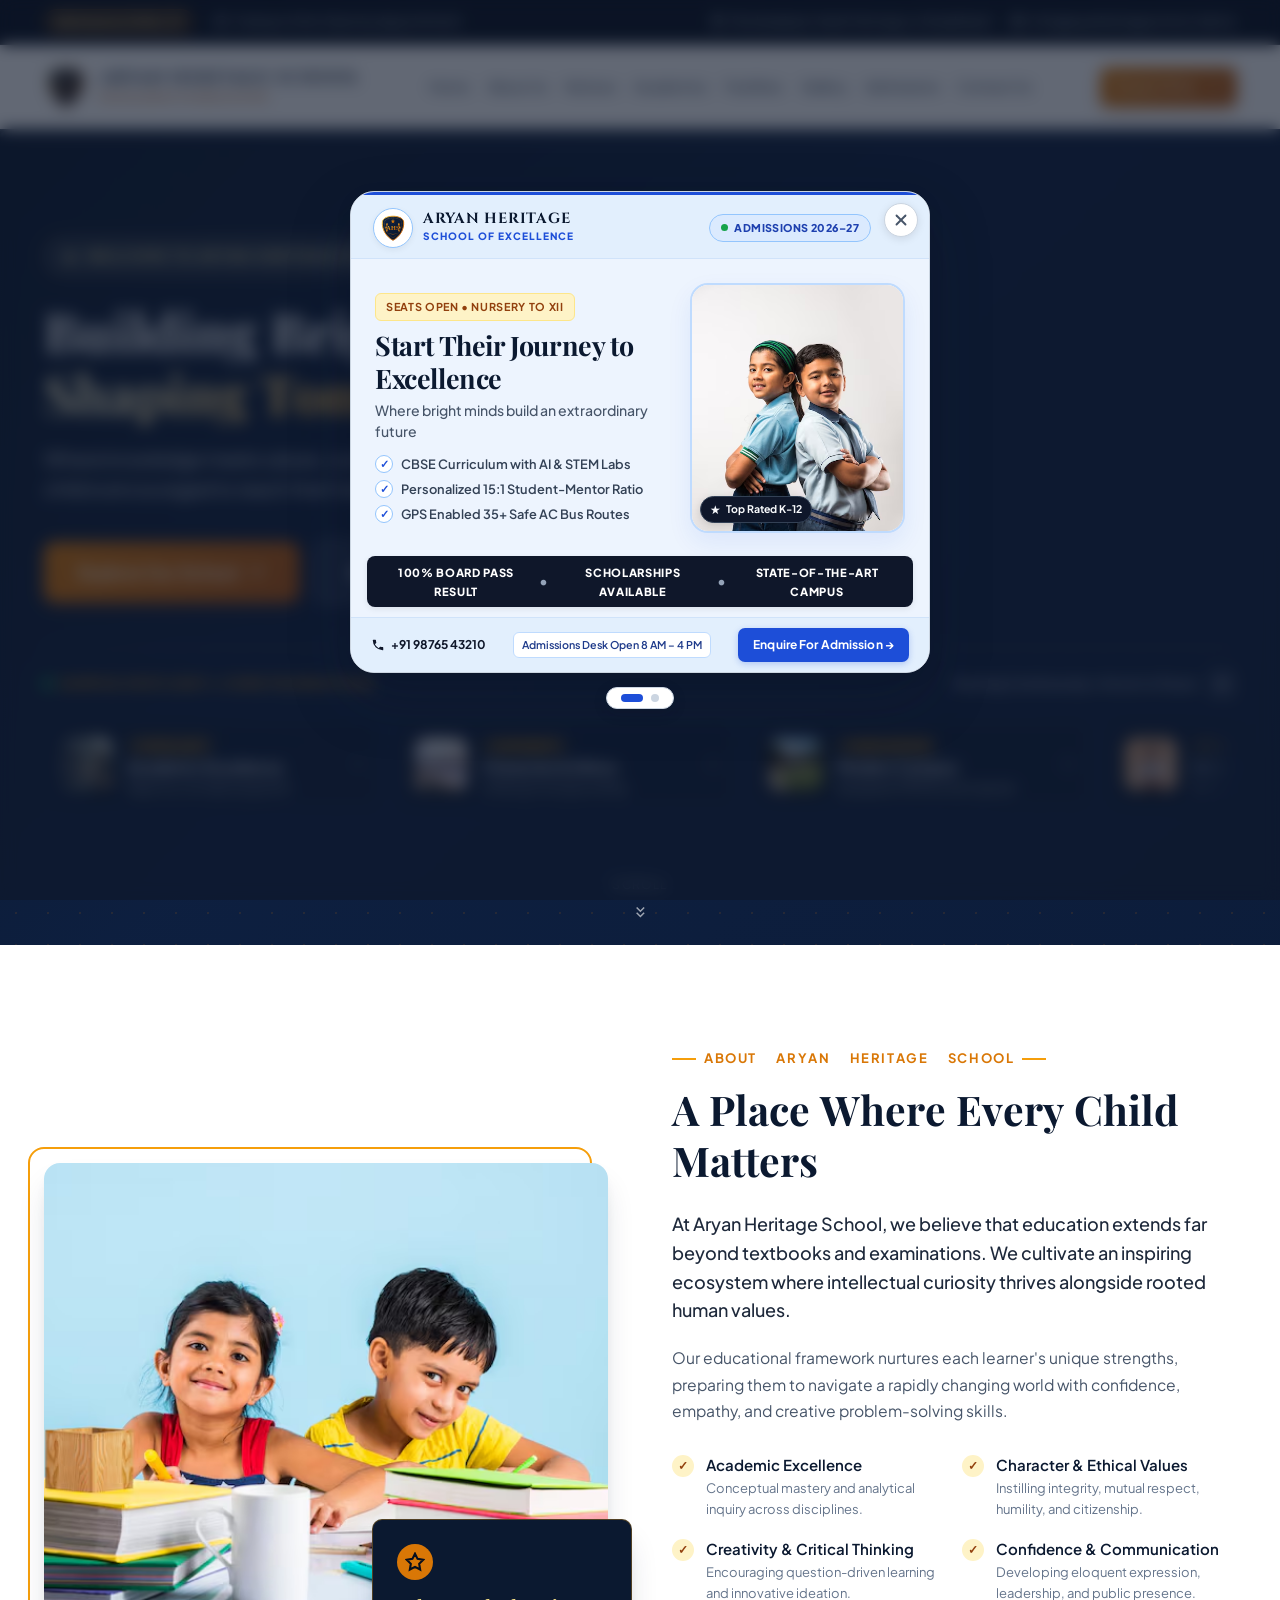
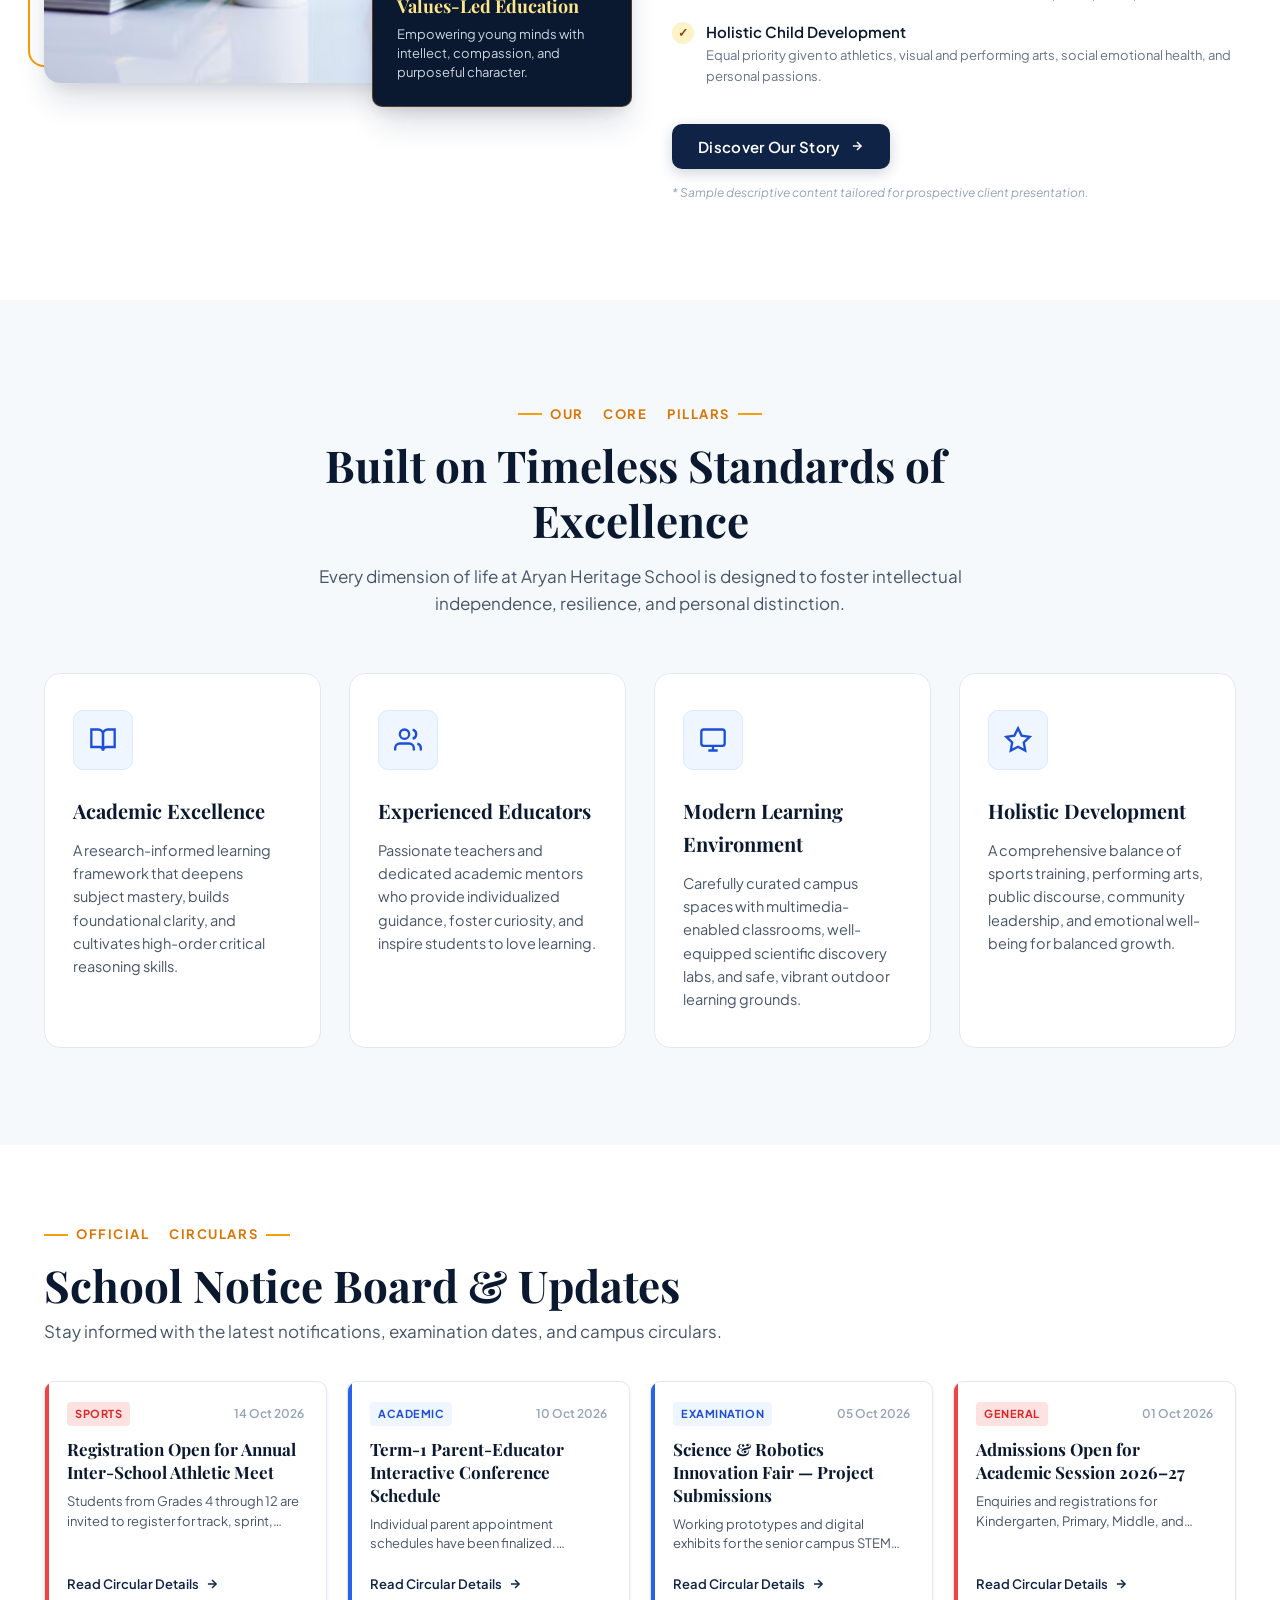
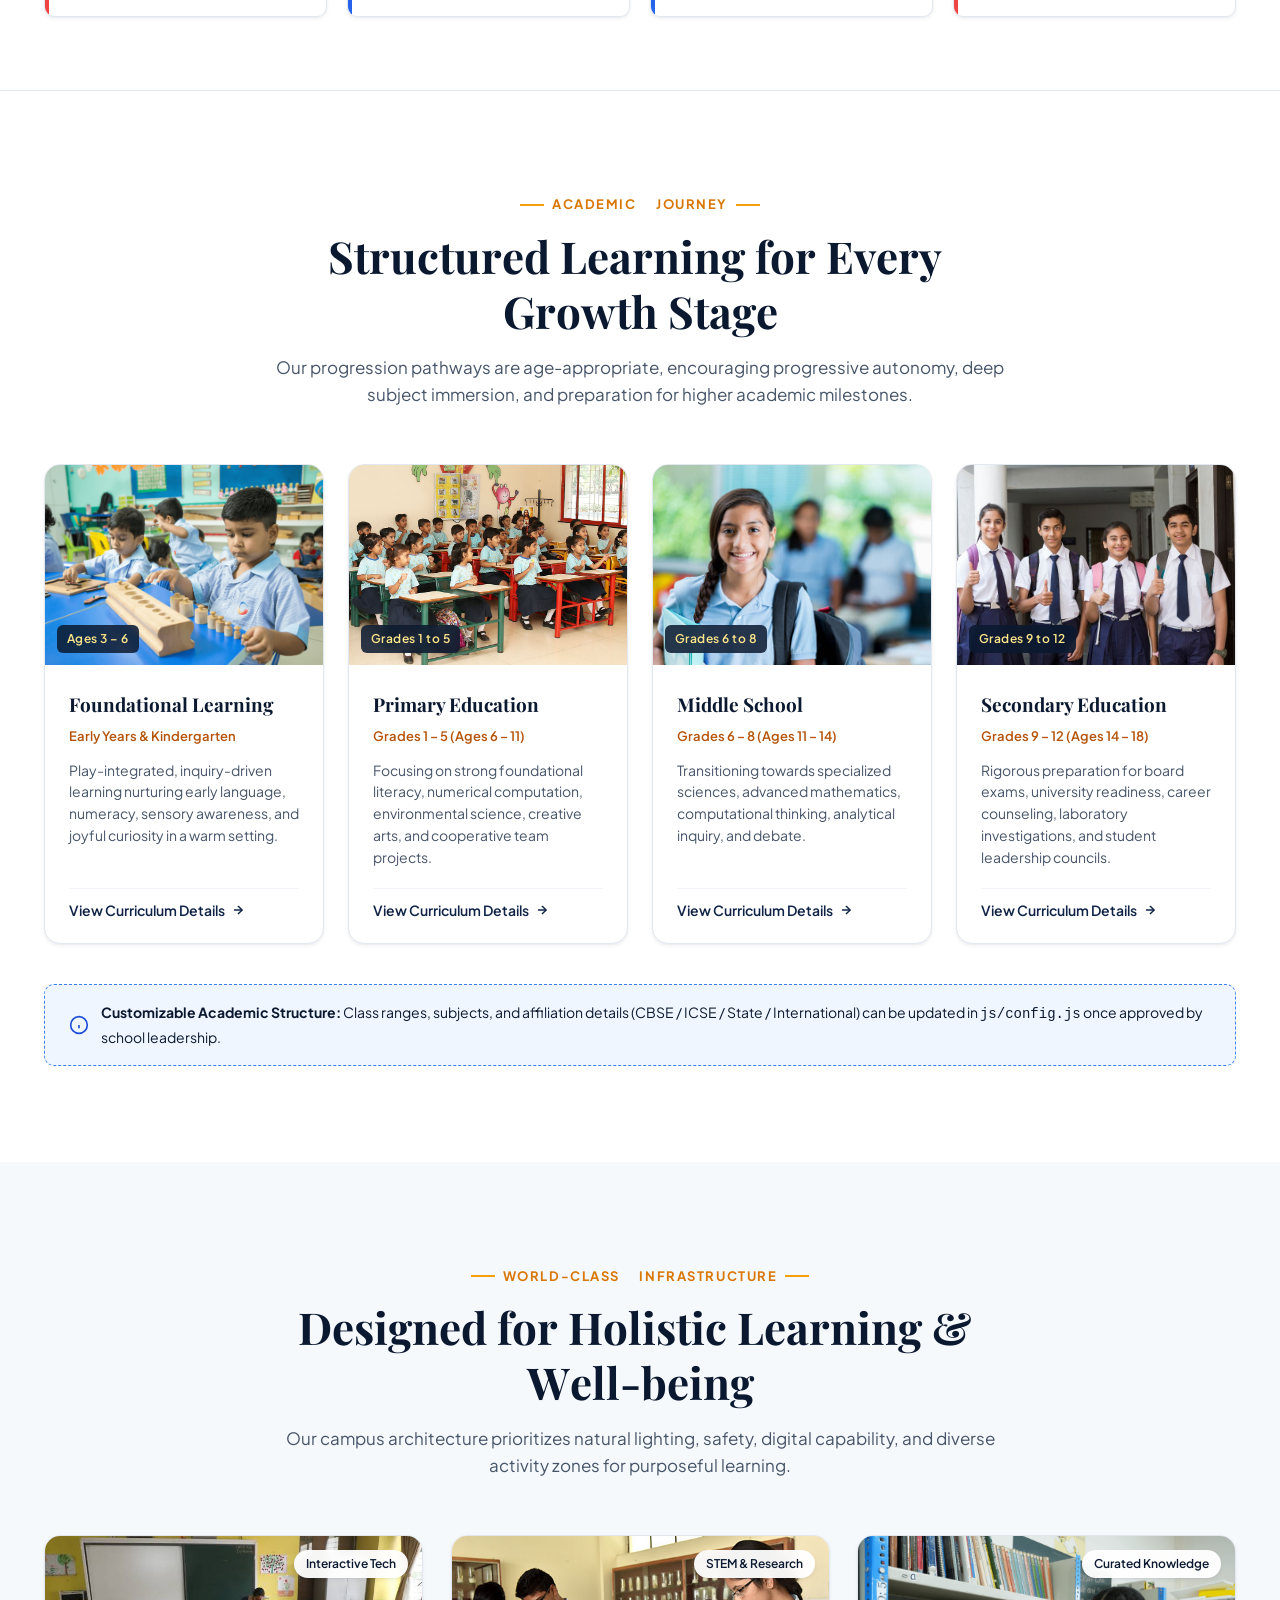
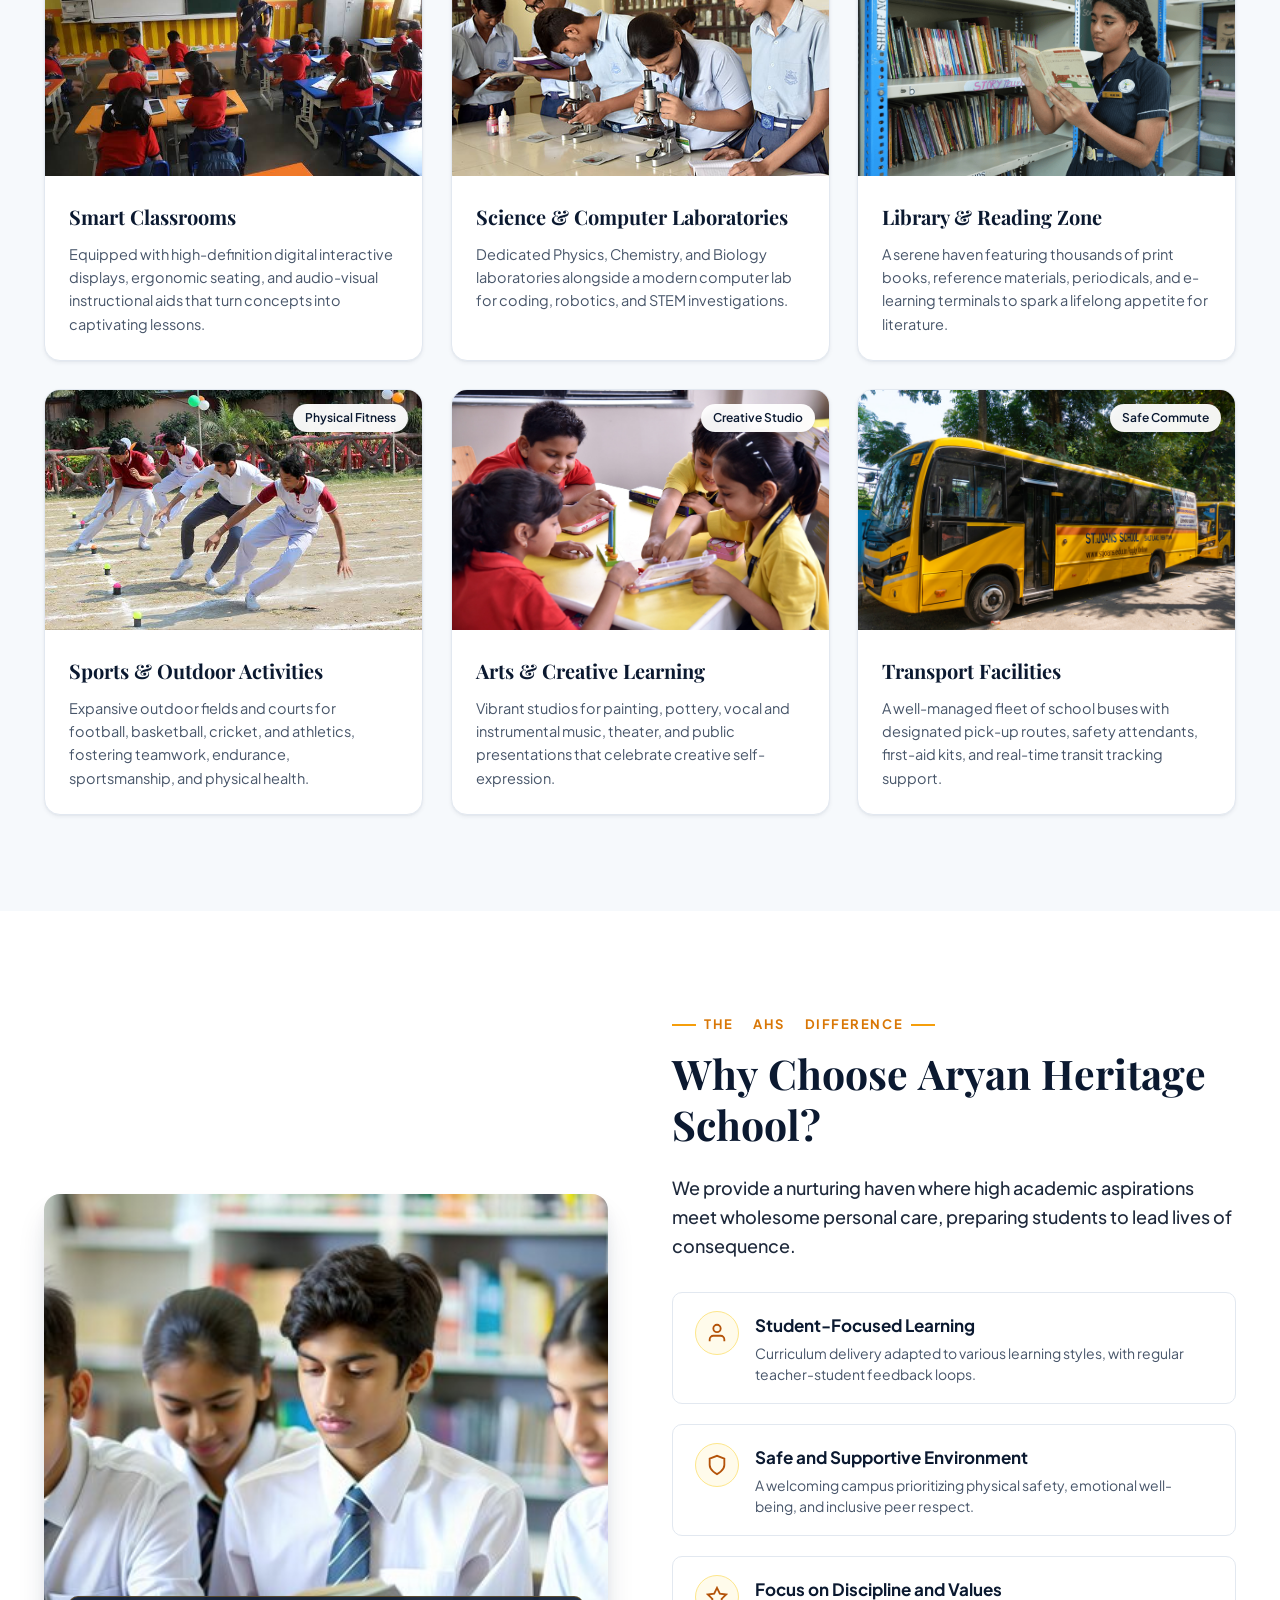
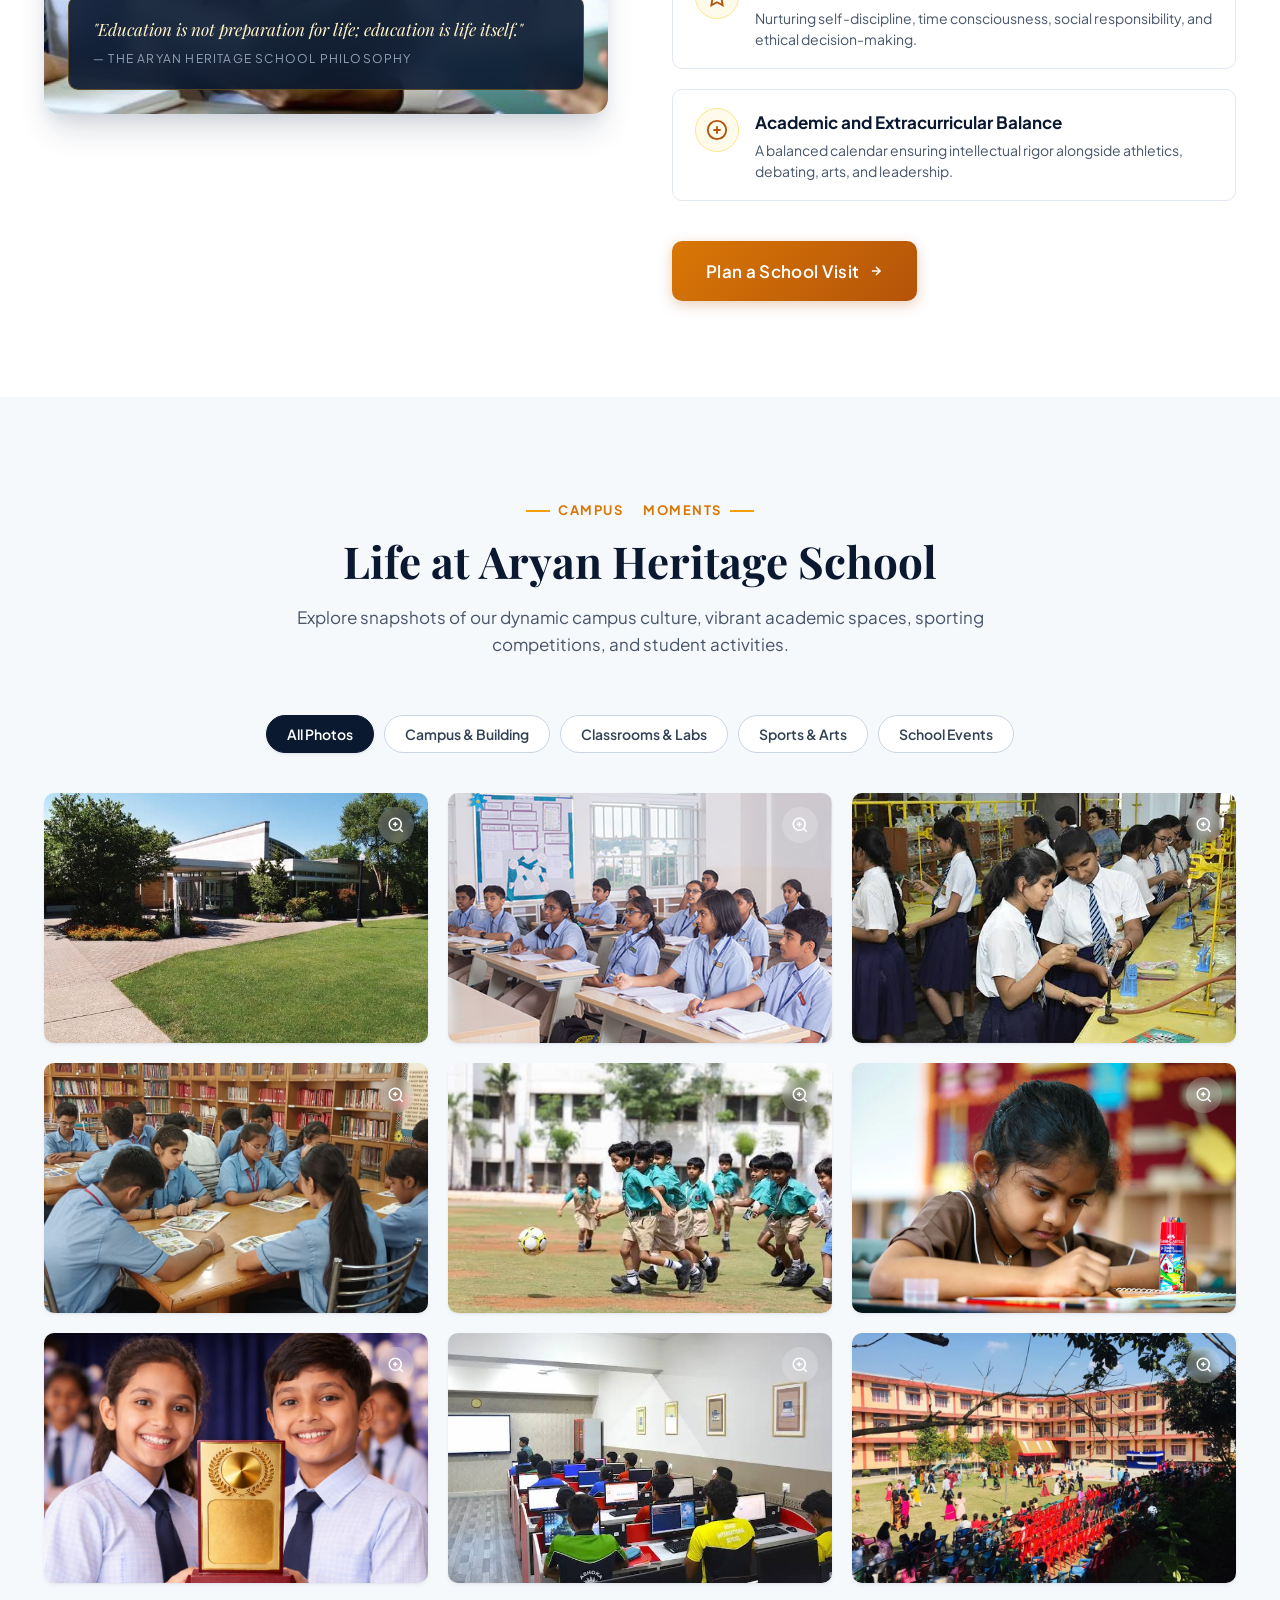
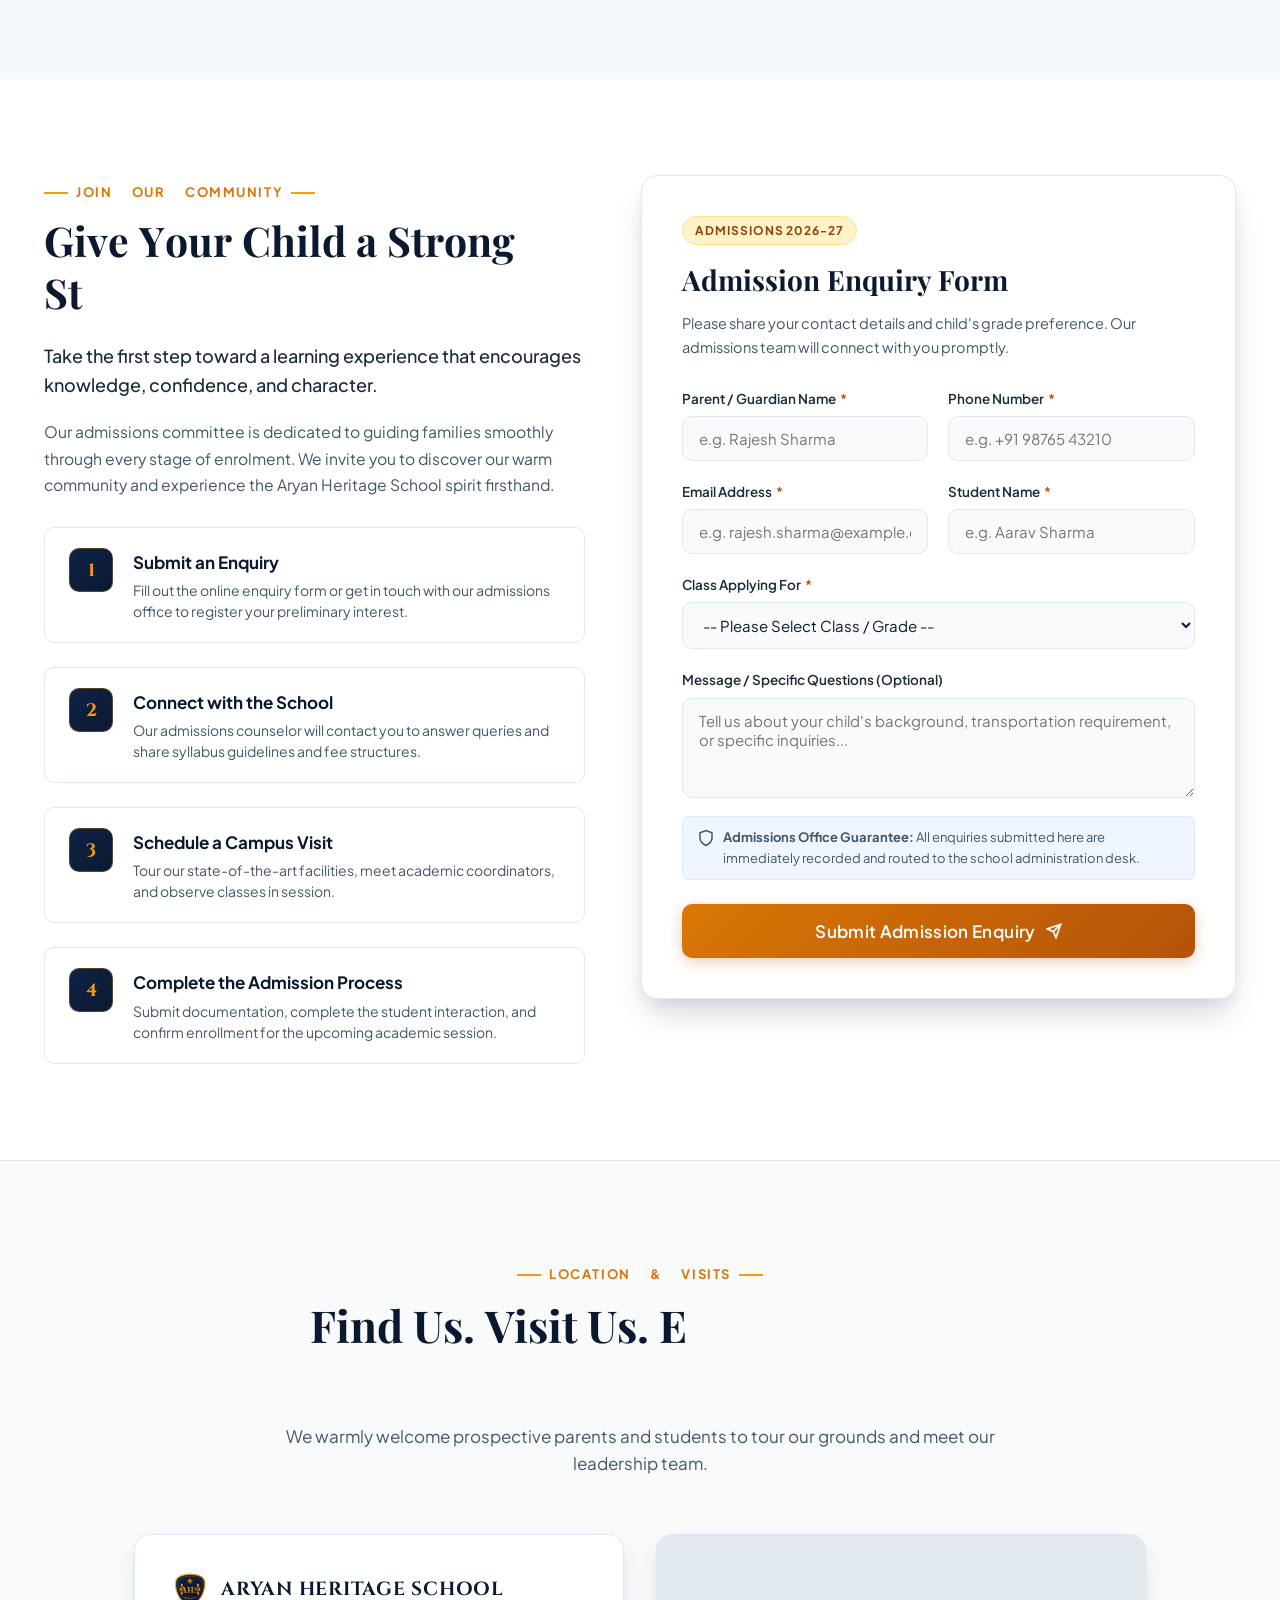
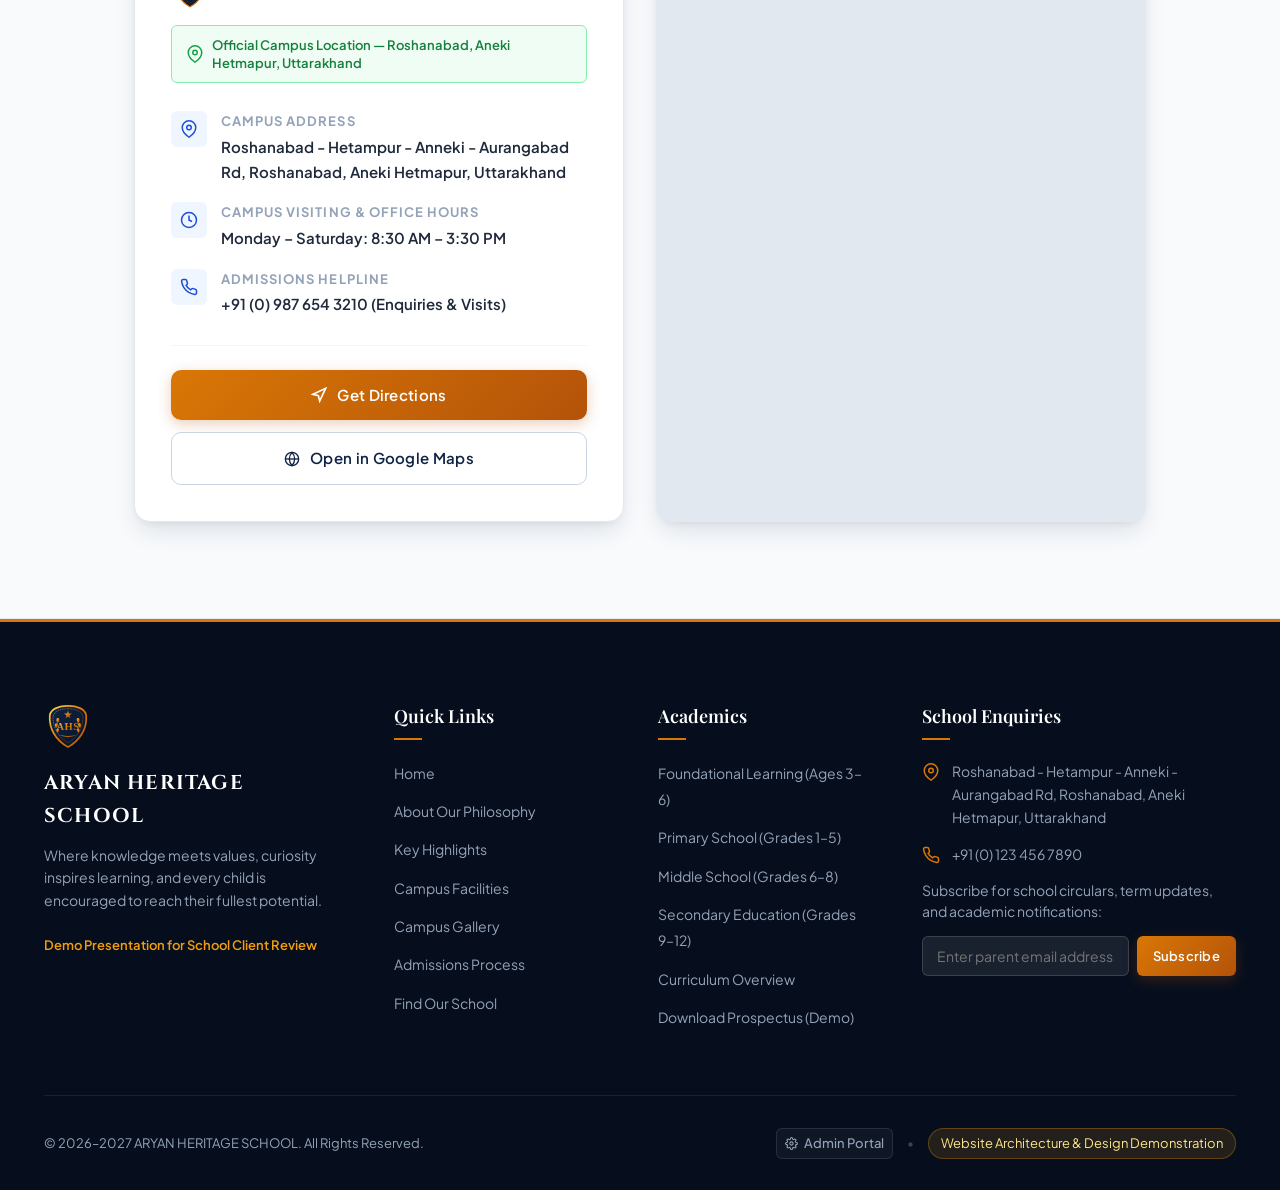
==== commit 1acb1c8c: "fix" ====
--- a/index.html
+++ b/index.html
@@ -434,7 +434,7 @@
               <div class="hero-pillar-item" data-target="#facilities" role="button" tabindex="0"
                 title="Click to view Sports Facilities">
                 <div class="hero-pillar-media">
-                  <img src="assets/sports-ball.jpg" alt="Sports and Athletics" class="hero-pillar-img" loading="lazy">
+                  <img src="assets/school-sports.jpg" alt="Sports and Athletics" class="hero-pillar-img" loading="lazy">
                 </div>
                 <div class="hero-pillar-text">
                   <span class="pillar-tag">✦ Champions</span>
@@ -452,7 +452,7 @@
               <div class="hero-pillar-item" data-target="#gallery" role="button" tabindex="0"
                 title="Click to view Arts and Gallery">
                 <div class="hero-pillar-media">
-                  <img src="assets/art-paint.jpg" alt="Creative Arts Studio" class="hero-pillar-img" loading="lazy">
+                  <img src="assets/school-craft.webp" alt="Creative Arts Studio" class="hero-pillar-img" loading="lazy">
                 </div>
                 <div class="hero-pillar-text">
                   <span class="pillar-tag">✦ Creativity</span>
@@ -987,8 +987,7 @@
         <!-- Stage 1: Foundational -->
         <div class="academic-card">
           <div class="academic-img-wrapper">
-            <img src="https://images.unsplash.com/photo-1503676260728-1c00da094a0b?auto=format&fit=crop&w=800&q=80"
-              alt="Foundational Learning & Kindergarten" class="academic-img" loading="lazy">
+            <img src="assets/kinder.png" alt="Foundational Learning & Kindergarten" class="academic-img" loading="lazy">
             <span class="academic-badge">Ages 3 – 6</span>
           </div>
           <div class="academic-body">
@@ -1011,8 +1010,7 @@
         <!-- Stage 2: Primary -->
         <div class="academic-card">
           <div class="academic-img-wrapper">
-            <img src="https://images.unsplash.com/photo-1580582932707-520aed937b7b?auto=format&fit=crop&w=800&q=80"
-              alt="Primary Education Students" class="academic-img" loading="lazy">
+            <img src="assets//primary.jpg" alt="Primary Education Students" class="academic-img" loading="lazy">
             <span class="academic-badge">Grades 1 to 5</span>
           </div>
           <div class="academic-body">
@@ -1035,8 +1033,8 @@
         <!-- Stage 3: Middle School -->
         <div class="academic-card">
           <div class="academic-img-wrapper">
-            <img src="https://images.unsplash.com/photo-1577896851231-70ef18881754?auto=format&fit=crop&w=800&q=80"
-              alt="Middle School Science & Collaboration" class="academic-img" loading="lazy">
+            <img src="assets/middle.jpg" alt="Middle School Science & Collaboration" class="academic-img"
+              loading="lazy">
             <span class="academic-badge">Grades 6 to 8</span>
           </div>
           <div class="academic-body">
@@ -1059,8 +1057,8 @@
         <!-- Stage 4: Secondary -->
         <div class="academic-card">
           <div class="academic-img-wrapper">
-            <img src="https://images.unsplash.com/photo-1523240795612-9a054b0db644?auto=format&fit=crop&w=800&q=80"
-              alt="Secondary and Senior Secondary Students" class="academic-img" loading="lazy">
+            <img src="assets/senior.jpg" alt="Secondary and Senior Secondary Students" class="academic-img"
+              loading="lazy">
             <span class="academic-badge">Grades 9 to 12</span>
           </div>
           <div class="academic-body">
